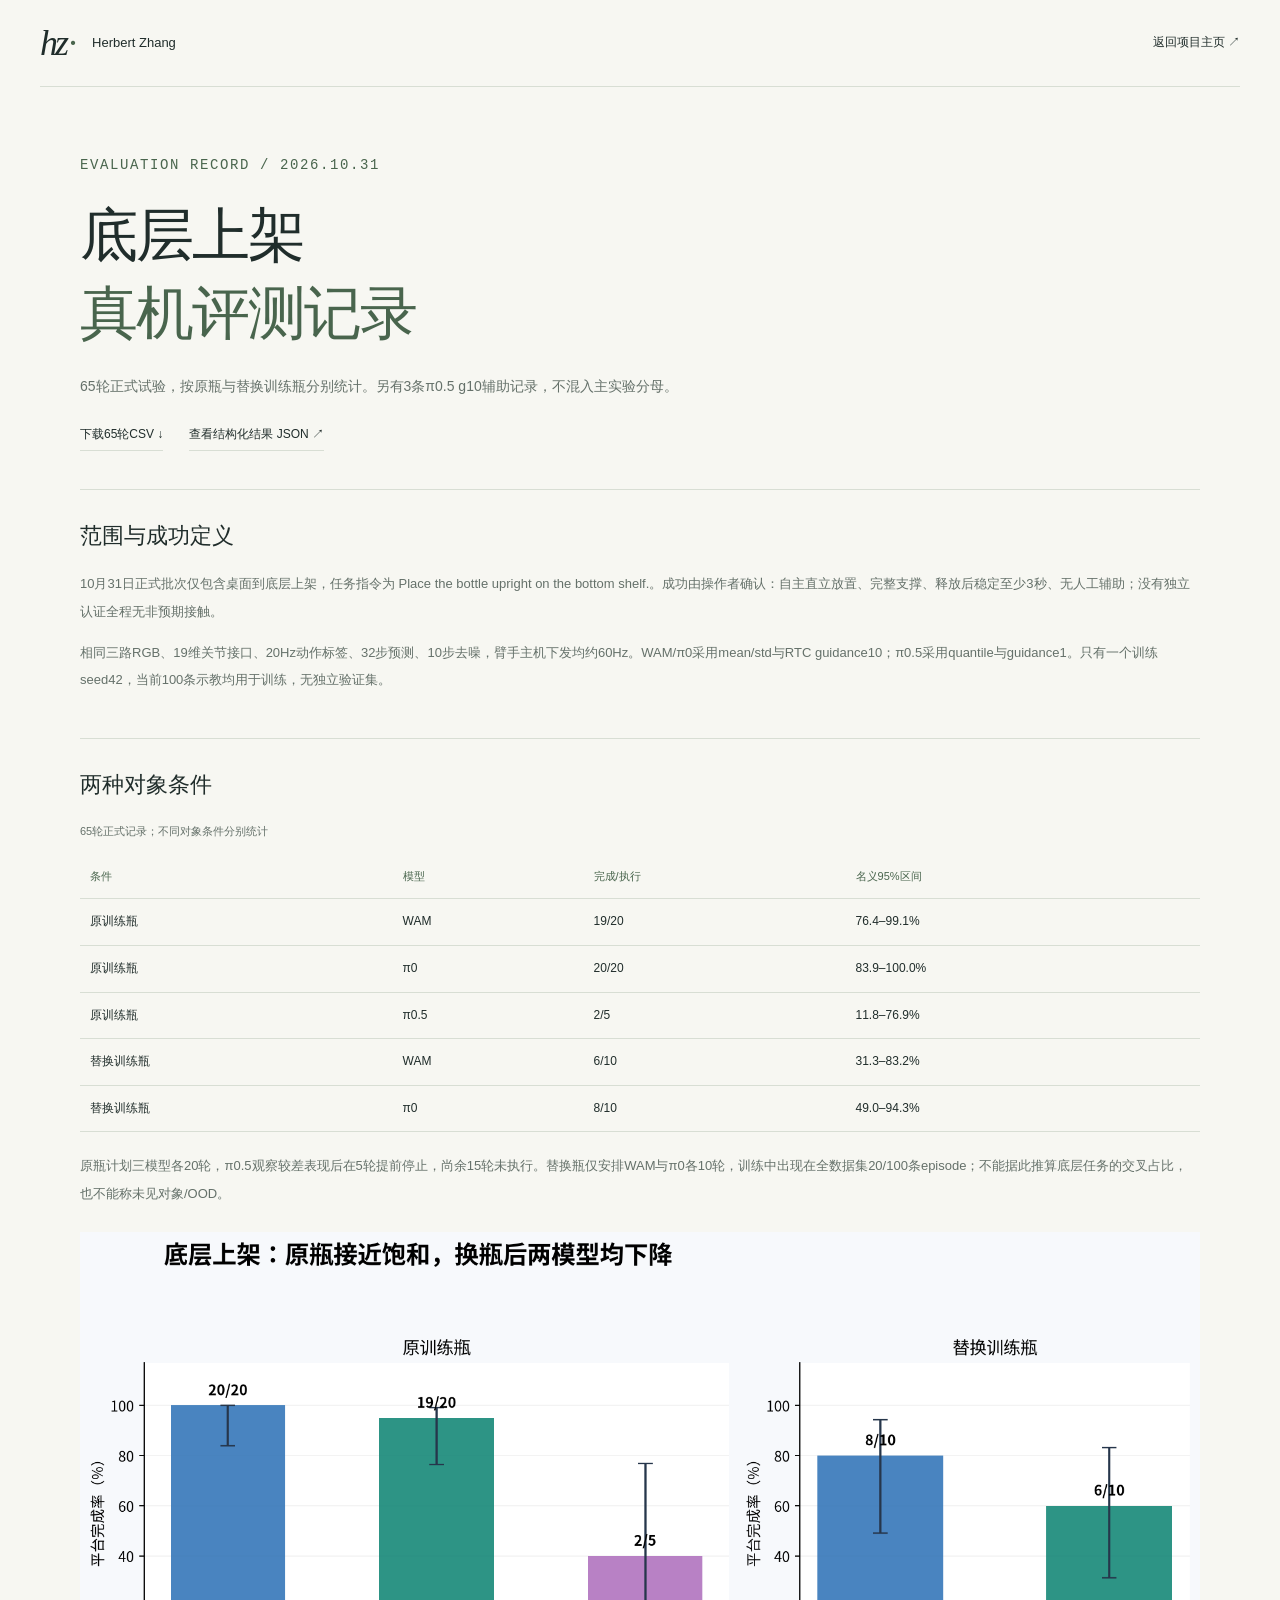
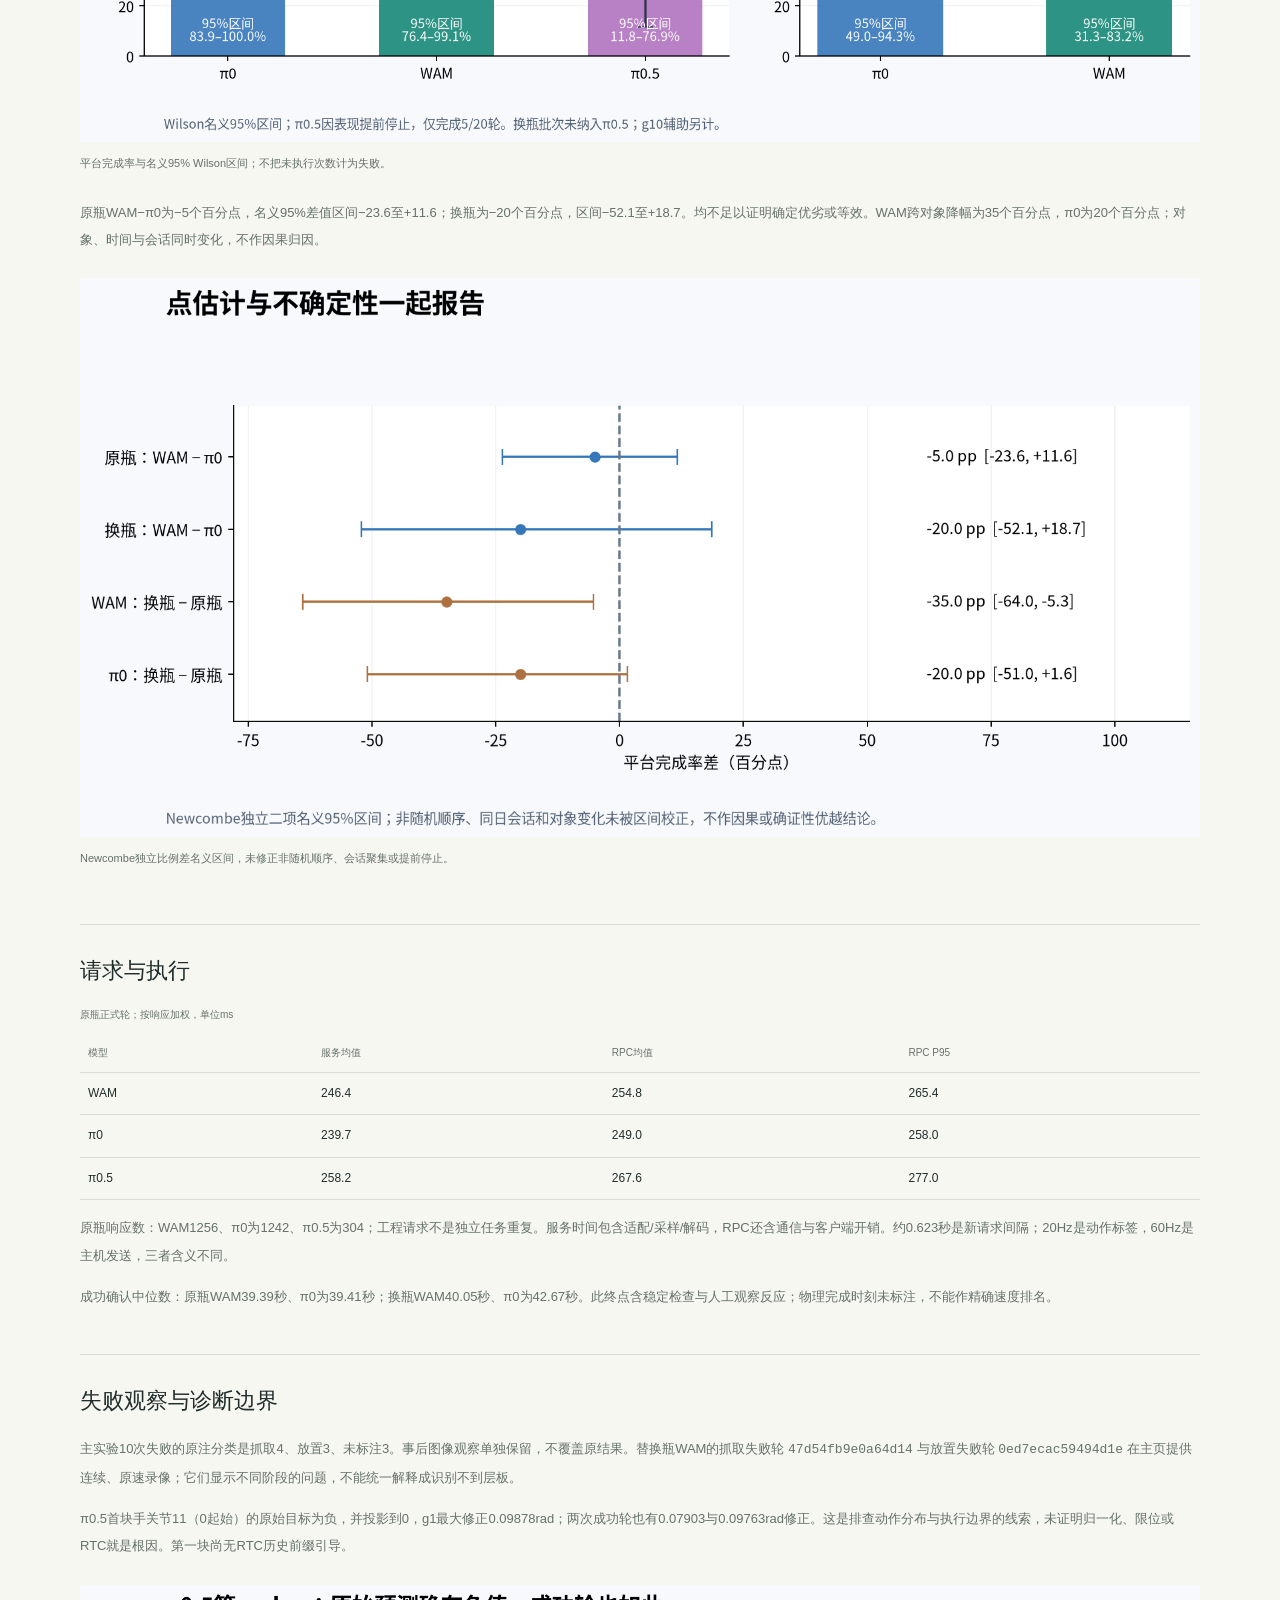
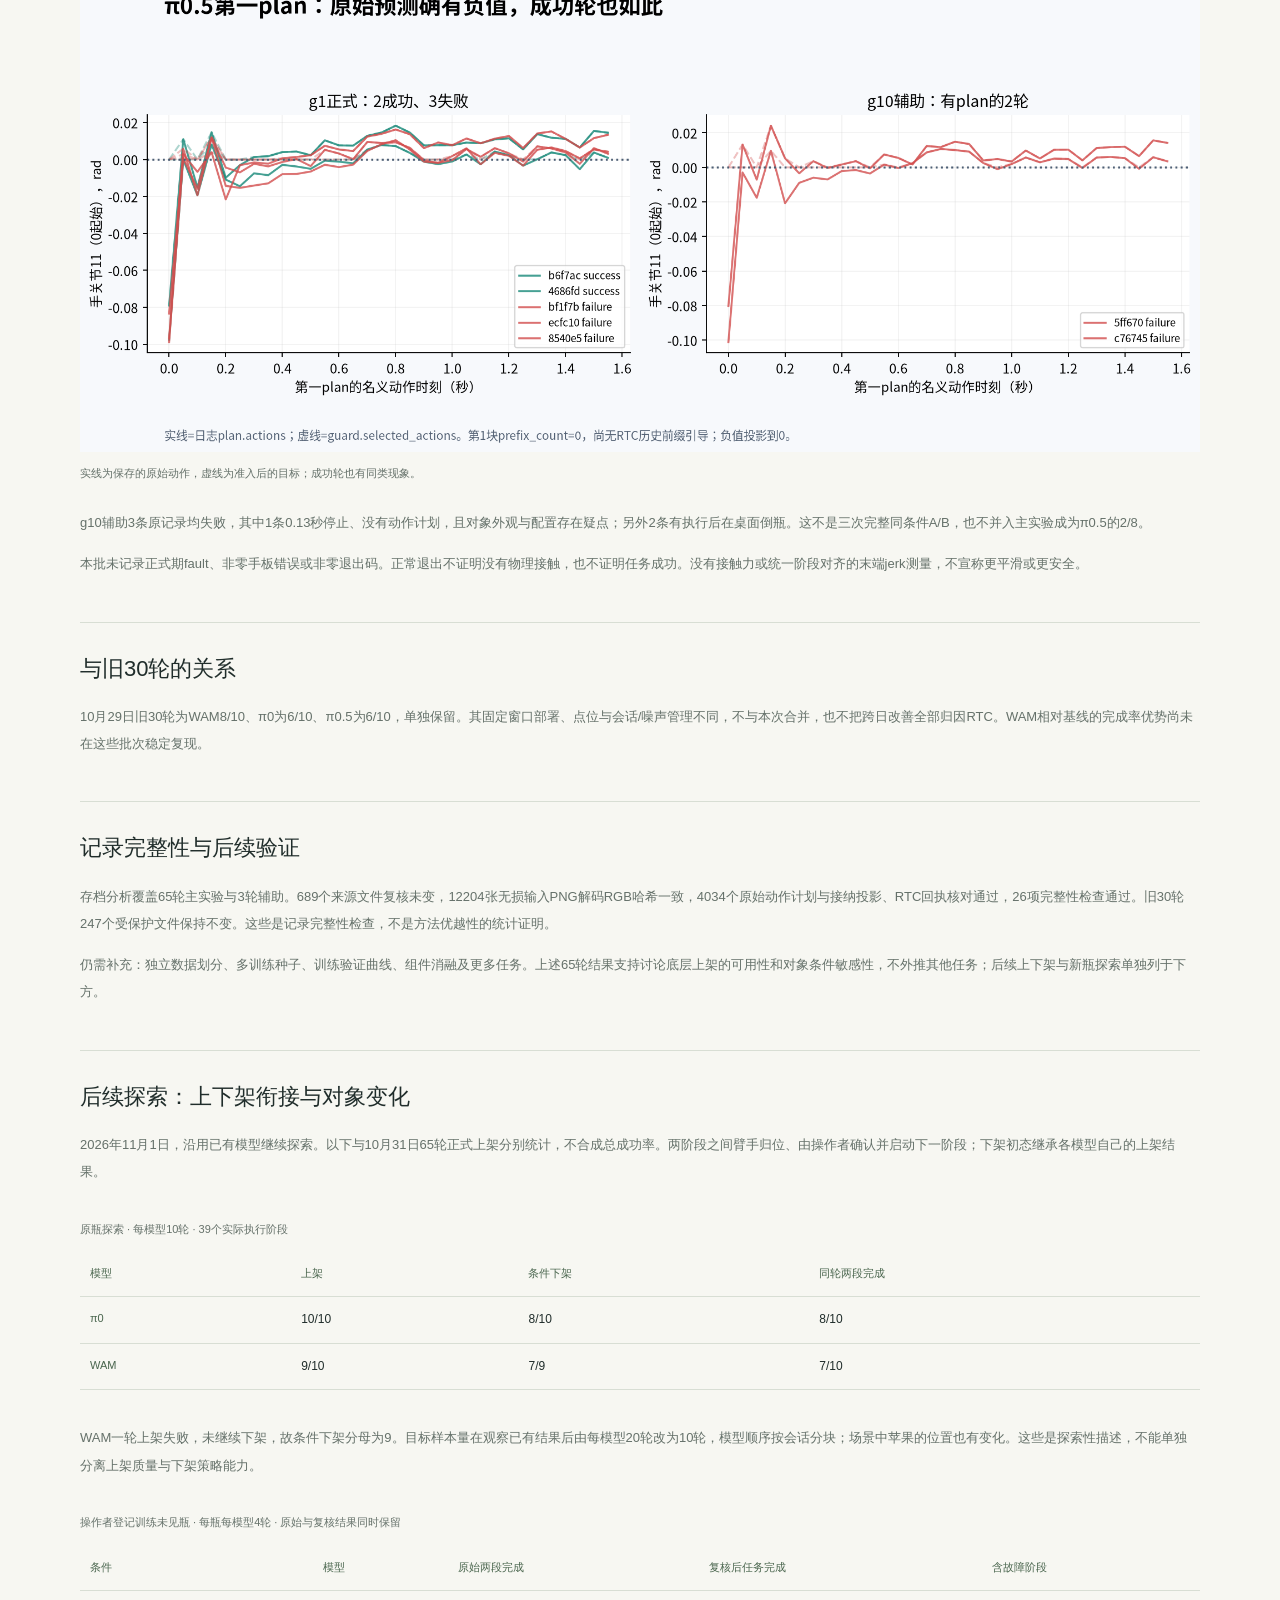
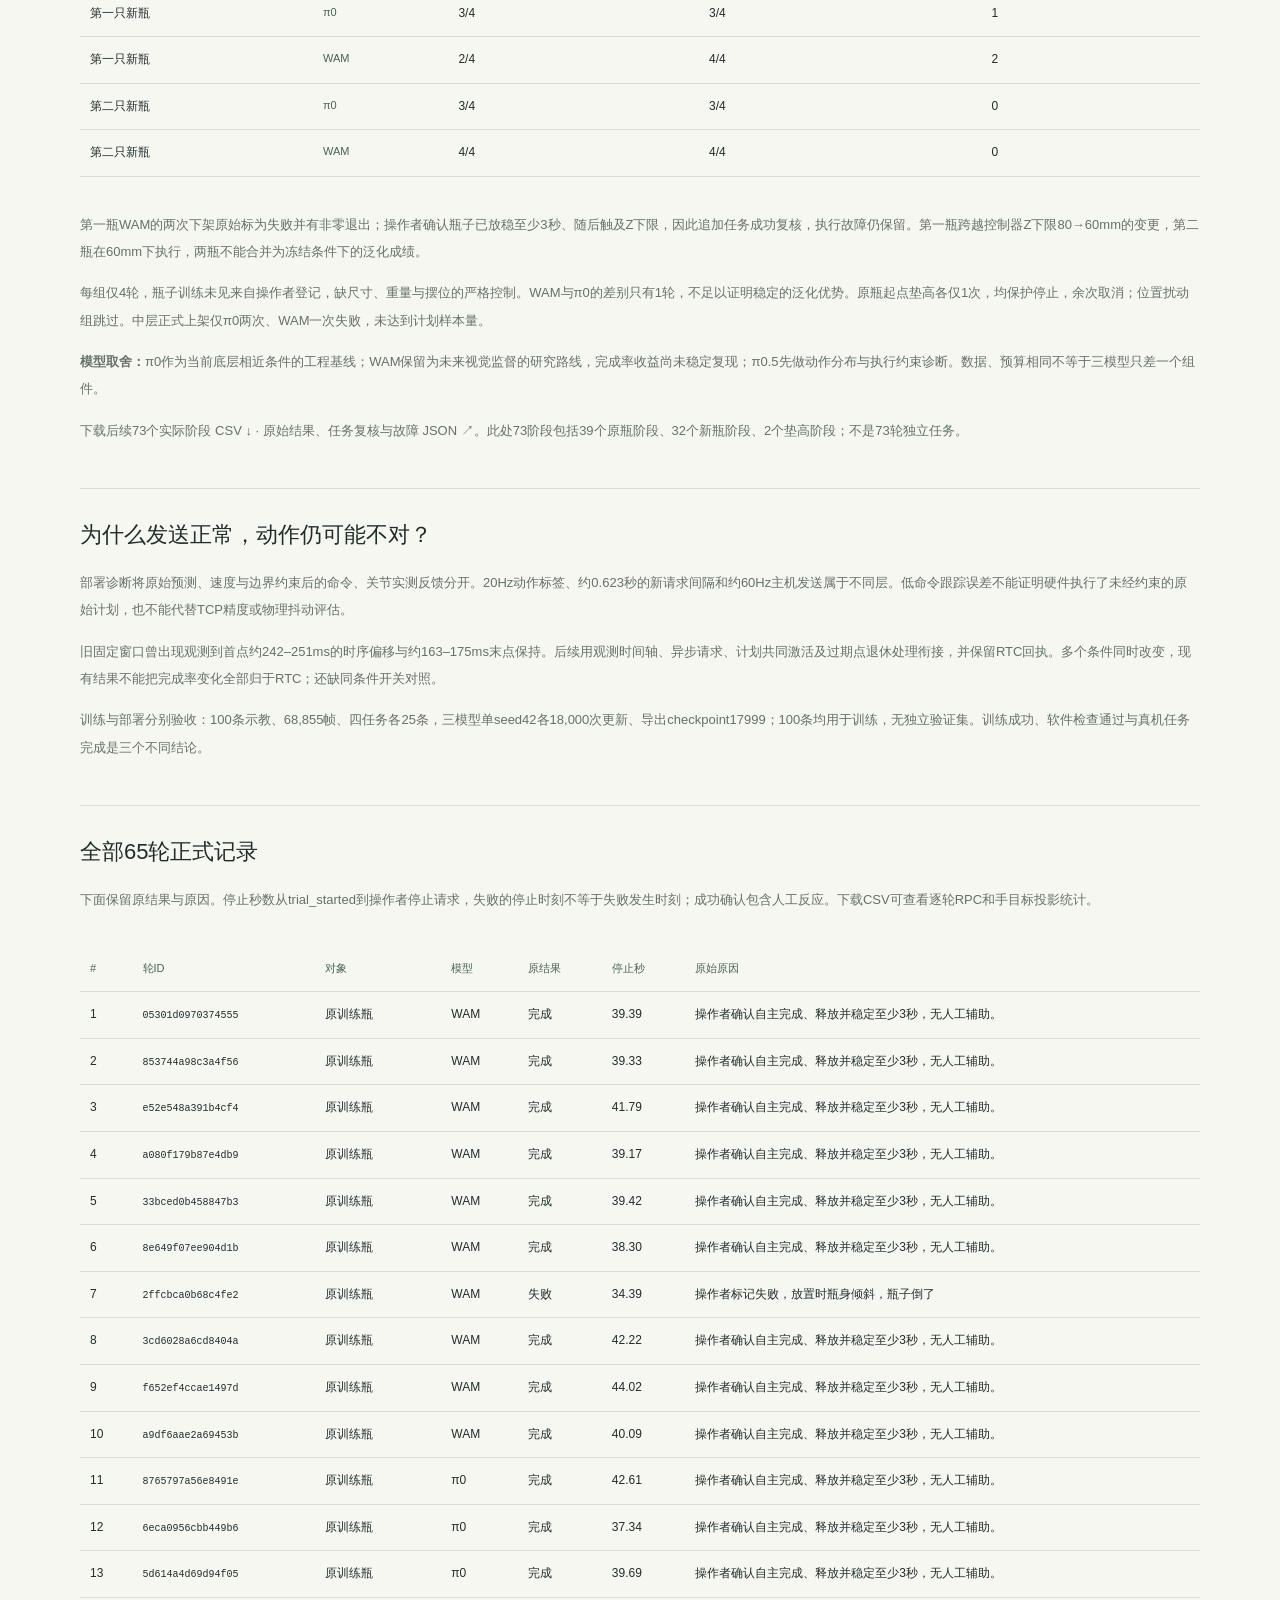
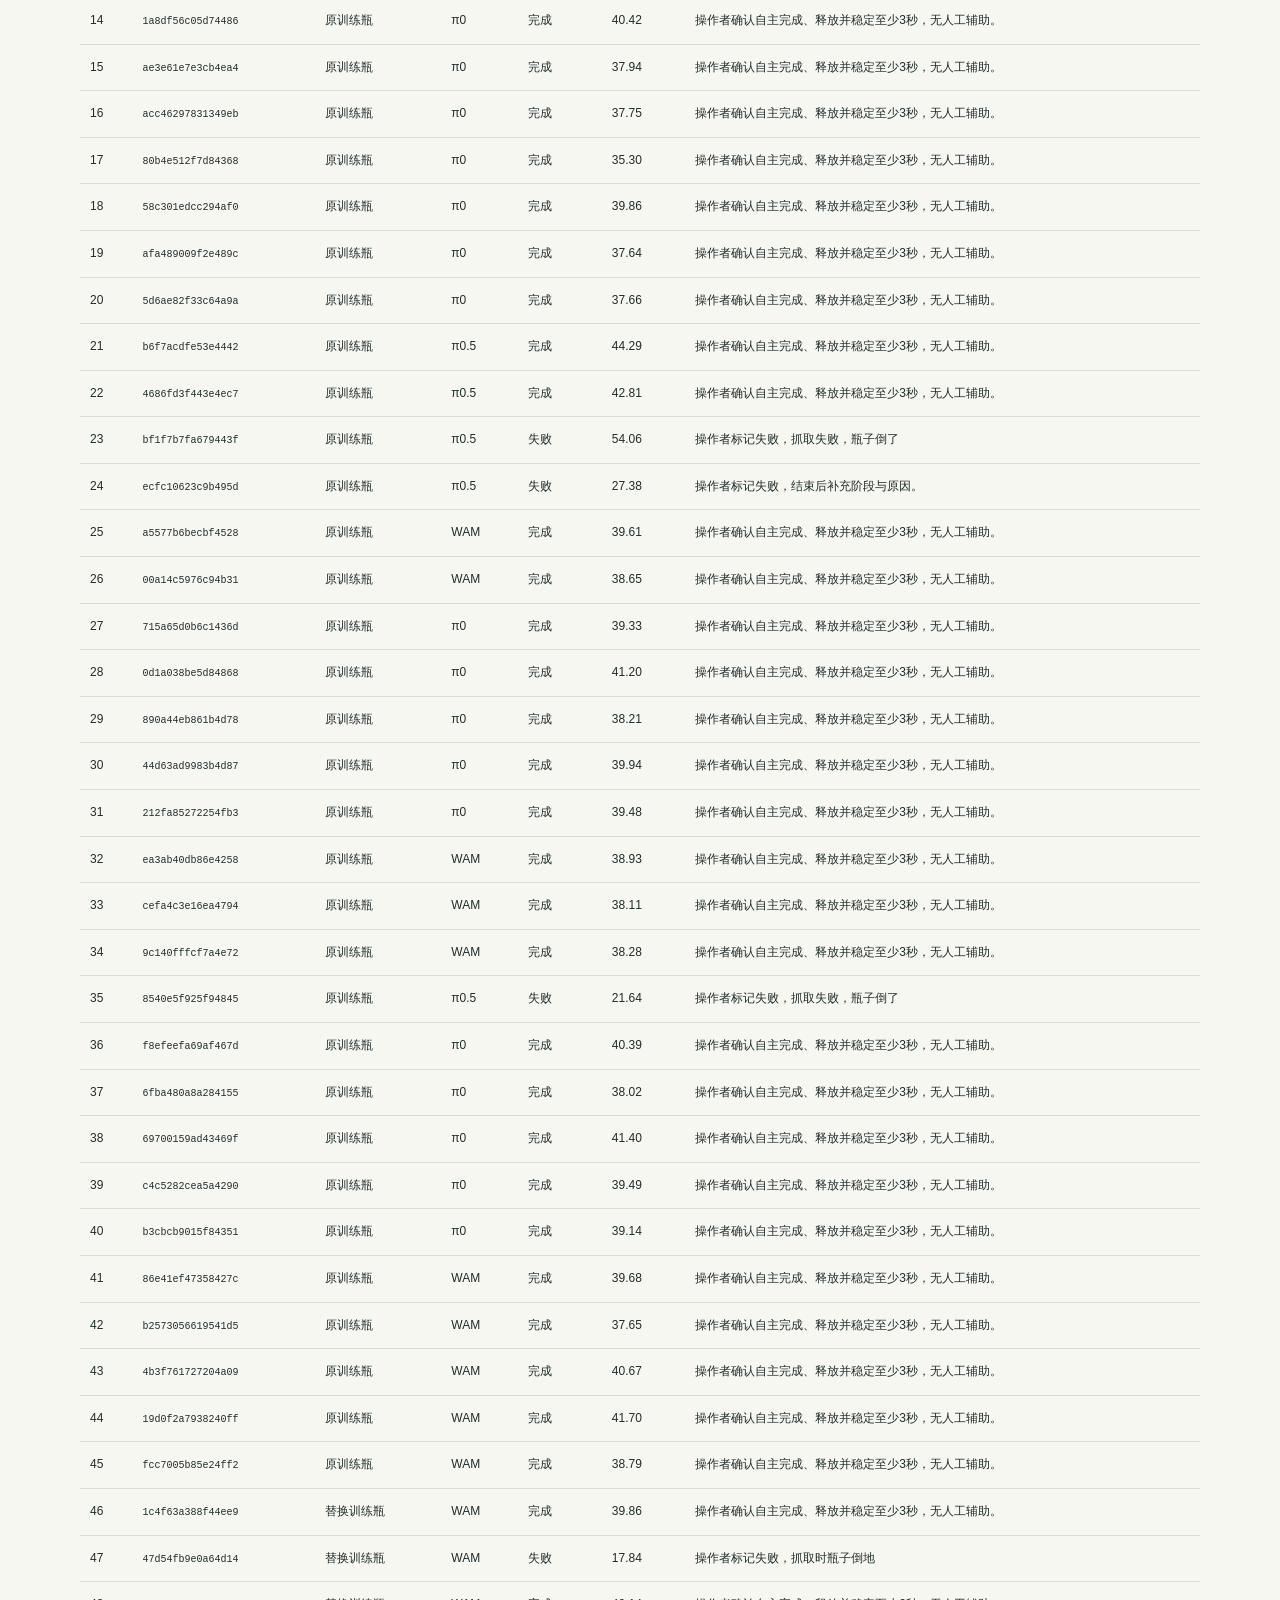
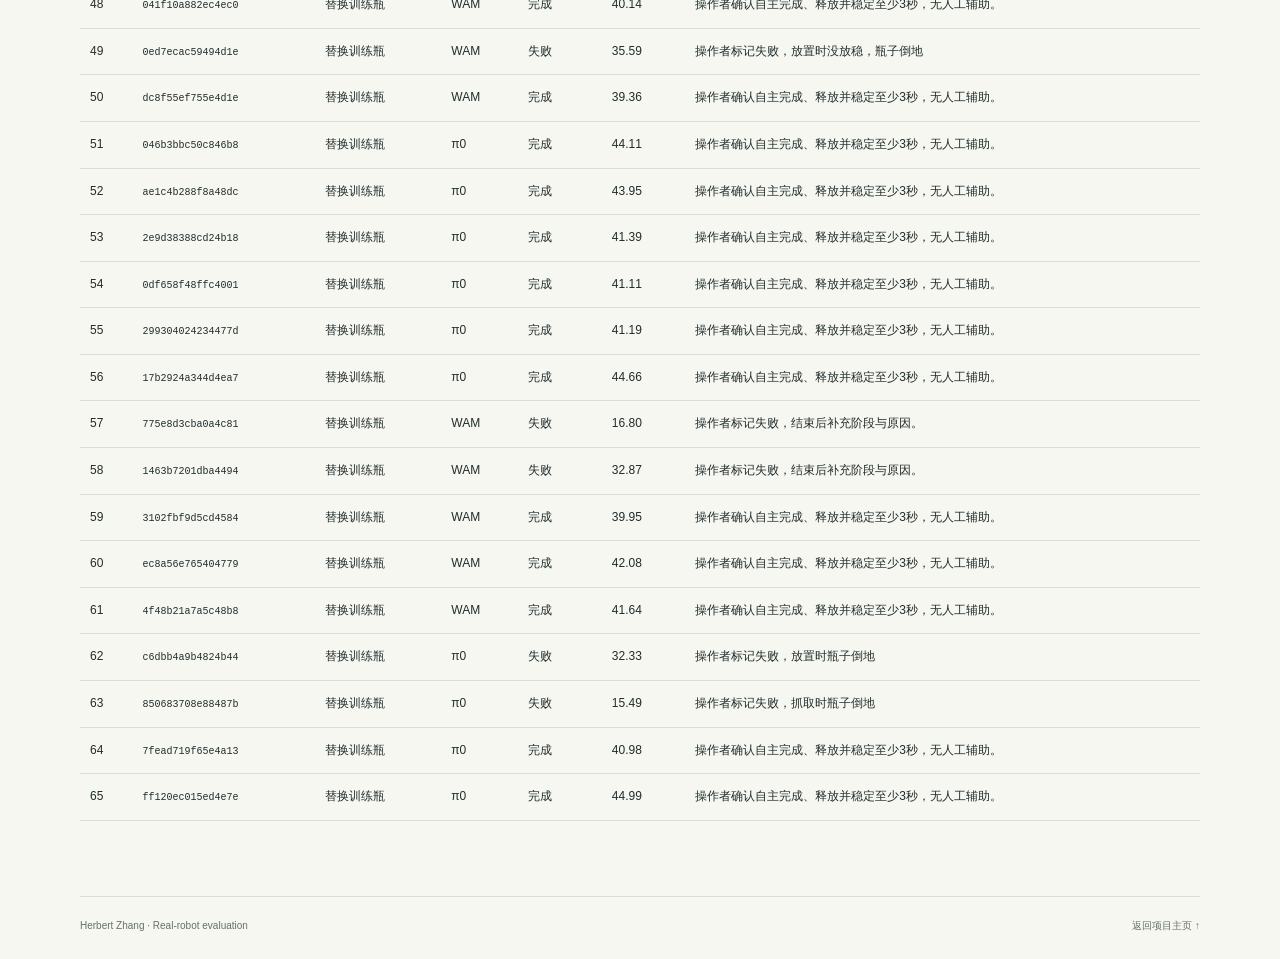
==== wam-evaluation.html @ 518d2544 "Publish robotics portfolio on GitHub Pages" ====
<!doctype html><html lang="zh-CN"><head><meta charset="utf-8"><meta name="viewport" content="width=device-width,initial-scale=1"><title>真机评测与后续探索 — Herbert Zhang</title><meta name="description" content="WAM、π0与π0.5的65轮底层上架正式评测，含对象条件对照、执行时延及失败诊断边界。"><link rel="stylesheet" href="styles.css"><link rel="stylesheet" href="wam-evaluation.css"><link rel="icon" href="assets/favicon.svg"></head><body class="wam-report"><header class="site-header"><a class="identity" href="index.html#wam-evaluation"><span class="monogram">hz<span>·</span></span><span class="identity-name">Herbert Zhang</span></a><nav><a href="index.html#wam-evaluation">返回项目主页 ↗</a></nav></header><main class="page-width"><div class="wam-report-heading"><p class="eyebrow">EVALUATION RECORD / 2026.10.31</p><h1>底层上架<br><span>真机评测记录</span></h1><p>65轮正式试验，按原瓶与替换训练瓶分别统计。另有3条π0.5 g10辅助记录，不混入主实验分母。</p><div class="wam-report-links"><a href="assets/wam/evaluation-trials.csv" download>下载65轮CSV ↓</a><a href="assets/wam/evaluation-summary.json">查看结构化结果 JSON ↗</a></div></div><section aria-labelledby="protocol-title"><h2 id="protocol-title">范围与成功定义</h2><p>10月31日正式批次仅包含桌面到底层上架，任务指令为 <span lang="en">Place the bottle upright on the bottom shelf.</span>。成功由操作者确认：自主直立放置、完整支撑、释放后稳定至少3秒、无人工辅助；没有独立认证全程无非预期接触。</p><p>相同三路RGB、19维关节接口、20Hz动作标签、32步预测、10步去噪，臂手主机下发均约60Hz。WAM/π0采用mean/std与RTC guidance10；π0.5采用quantile与guidance1。只有一个训练seed42，当前100条示教均用于训练，无独立验证集。</p></section><section><h2>两种对象条件</h2><table class="wam-record-table"><caption>65轮正式记录；不同对象条件分别统计</caption><thead><tr><th>条件</th><th>模型</th><th>完成/执行</th><th>名义95%区间</th></tr></thead><tbody><tr><td>原训练瓶</td><td>WAM</td><td>19/20</td><td>76.4–99.1%</td></tr><tr><td>原训练瓶</td><td>π0</td><td>20/20</td><td>83.9–100.0%</td></tr><tr><td>原训练瓶</td><td>π0.5</td><td>2/5</td><td>11.8–76.9%</td></tr><tr><td>替换训练瓶</td><td>WAM</td><td>6/10</td><td>31.3–83.2%</td></tr><tr><td>替换训练瓶</td><td>π0</td><td>8/10</td><td>49.0–94.3%</td></tr></tbody></table><p>原瓶计划三模型各20轮，π0.5观察较差表现后在5轮提前停止，尚余15轮未执行。替换瓶仅安排WAM与π0各10轮，训练中出现在全数据集20/100条episode；不能据此推算底层任务的交叉占比，也不能称未见对象/OOD。</p><figure><img src="assets/wam/01_completion.png" alt="原瓶WAM19/20、π0为20/20、π0.5为2/5；换瓶WAM6/10、π0为8/10，并显示Wilson区间" loading="lazy" width="1850" height="840"><figcaption>平台完成率与名义95% Wilson区间；不把未执行次数计为失败。</figcaption></figure><p>原瓶WAM−π0为−5个百分点，名义95%差值区间−23.6至+11.6；换瓶为−20个百分点，区间−52.1至+18.7。均不足以证明确定优劣或等效。WAM跨对象降幅为35个百分点，π0为20个百分点；对象、时间与会话同时变化，不作因果归因。</p><figure><img src="assets/wam/02_risk_differences.png" alt="WAM与π0及两种对象条件的完成率差和Newcombe名义区间" loading="lazy"><figcaption>Newcombe独立比例差名义区间，未修正非随机顺序、会话聚集或提前停止。</figcaption></figure></section><section><h2>请求与执行</h2><div class="wam-latency"><table><caption>原瓶正式轮；按响应加权，单位ms</caption><thead><tr><th>模型</th><th>服务均值</th><th>RPC均值</th><th>RPC P95</th></tr></thead><tbody><tr><th scope="row">WAM</th><td>246.4</td><td>254.8</td><td>265.4</td></tr><tr><th scope="row">π0</th><td>239.7</td><td>249.0</td><td>258.0</td></tr><tr><th scope="row">π0.5</th><td>258.2</td><td>267.6</td><td>277.0</td></tr></tbody></table></div><p>原瓶响应数：WAM1256、π0为1242、π0.5为304；工程请求不是独立任务重复。服务时间包含适配/采样/解码，RPC还含通信与客户端开销。约0.623秒是新请求间隔；20Hz是动作标签，60Hz是主机发送，三者含义不同。</p><p>成功确认中位数：原瓶WAM39.39秒、π0为39.41秒；换瓶WAM40.05秒、π0为42.67秒。此终点含稳定检查与人工观察反应；物理完成时刻未标注，不能作精确速度排名。</p></section><section id="diagnostics"><h2>失败观察与诊断边界</h2><p>主实验10次失败的原注分类是抓取4、放置3、未标注3。事后图像观察单独保留，不覆盖原结果。替换瓶WAM的抓取失败轮 <code>47d54fb9e0a64d14</code> 与放置失败轮 <code>0ed7ecac59494d1e</code> 在主页提供连续、原速录像；它们显示不同阶段的问题，不能统一解释成识别不到层板。</p><p>π0.5首块手关节11（0起始）的原始目标为负，并投影到0，g1最大修正0.09878rad；两次成功轮也有0.07903与0.09763rad修正。这是排查动作分布与执行边界的线索，未证明归一化、限位或RTC就是根因。第一块尚无RTC历史前缀引导。</p><figure><img src="assets/wam/10_pi05_raw_startup.png" alt="π0.5成功与失败轮都存在启动手关节负目标及投影到0的现象" loading="lazy"><figcaption>实线为保存的原始动作，虚线为准入后的目标；成功轮也有同类现象。</figcaption></figure><p>g10辅助3条原记录均失败，其中1条0.13秒停止、没有动作计划，且对象外观与配置存在疑点；另外2条有执行后在桌面倒瓶。这不是三次完整同条件A/B，也不并入主实验成为π0.5的2/8。</p><p>本批未记录正式期fault、非零手板错误或非零退出码。正常退出不证明没有物理接触，也不证明任务成功。没有接触力或统一阶段对齐的末端jerk测量，不宣称更平滑或更安全。</p></section><section><h2>与旧30轮的关系</h2><p>10月29日旧30轮为WAM8/10、π0为6/10、π0.5为6/10，单独保留。其固定窗口部署、点位与会话/噪声管理不同，不与本次合并，也不把跨日改善全部归因RTC。WAM相对基线的完成率优势尚未在这些批次稳定复现。</p></section><section><h2>记录完整性与后续验证</h2><p>存档分析覆盖65轮主实验与3轮辅助。689个来源文件复核未变，12204张无损输入PNG解码RGB哈希一致，4034个原始动作计划与接纳投影、RTC回执核对通过，26项完整性检查通过。旧30轮247个受保护文件保持不变。这些是记录完整性检查，不是方法优越性的统计证明。</p><p>仍需补充：独立数据划分、多训练种子、训练验证曲线、组件消融及更多任务。上述65轮结果支持讨论底层上架的可用性和对象条件敏感性，不外推其他任务；后续上下架与新瓶探索单独列于下方。</p></section><section id="followup"><h2>后续探索：上下架衔接与对象变化</h2><p>2026年11月1日，沿用已有模型继续探索。以下与10月31日65轮正式上架分别统计，不合成总成功率。两阶段之间臂手归位、由操作者确认并启动下一阶段；下架初态继承各模型自己的上架结果。</p><div class="wam-record-scroll" role="region" aria-label="原瓶上下架结果" tabindex="0"><table class="wam-record-table"><caption>原瓶探索 · 每模型10轮 · 39个实际执行阶段</caption><thead><tr><th scope="col">模型</th><th scope="col">上架</th><th scope="col">条件下架</th><th scope="col">同轮两段完成</th></tr></thead><tbody><tr><th scope="row">π0</th><td>10/10</td><td>8/10</td><td>8/10</td></tr><tr><th scope="row">WAM</th><td>9/10</td><td>7/9</td><td>7/10</td></tr></tbody></table></div><p>WAM一轮上架失败，未继续下架，故条件下架分母为9。目标样本量在观察已有结果后由每模型20轮改为10轮，模型顺序按会话分块；场景中苹果的位置也有变化。这些是探索性描述，不能单独分离上架质量与下架策略能力。</p><div class="wam-record-scroll" role="region" aria-label="新瓶小样本与评分复核" tabindex="0"><table class="wam-record-table"><caption>操作者登记训练未见瓶 · 每瓶每模型4轮 · 原始与复核结果同时保留</caption><thead><tr><th scope="col">条件</th><th scope="col">模型</th><th scope="col">原始两段完成</th><th scope="col">复核后任务完成</th><th scope="col">含故障阶段</th></tr></thead><tbody><tr><td>第一只新瓶</td><th scope="row">π0</th><td>3/4</td><td>3/4</td><td>1</td></tr><tr><td>第一只新瓶</td><th scope="row">WAM</th><td>2/4</td><td>4/4</td><td>2</td></tr><tr><td>第二只新瓶</td><th scope="row">π0</th><td>3/4</td><td>3/4</td><td>0</td></tr><tr><td>第二只新瓶</td><th scope="row">WAM</th><td>4/4</td><td>4/4</td><td>0</td></tr></tbody></table></div><p>第一瓶WAM的两次下架原始标为失败并有非零退出；操作者确认瓶子已放稳至少3秒、随后触及Z下限，因此追加任务成功复核，执行故障仍保留。第一瓶跨越控制器Z下限80→60mm的变更，第二瓶在60mm下执行，两瓶不能合并为冻结条件下的泛化成绩。</p><p>每组仅4轮，瓶子训练未见来自操作者登记，缺尺寸、重量与摆位的严格控制。WAM与π0的差别只有1轮，不足以证明稳定的泛化优势。原瓶起点垫高各仅1次，均保护停止，余次取消；位置扰动组跳过。中层正式上架仅π0两次、WAM一次失败，未达到计划样本量。</p><p><strong>模型取舍：</strong>π0作为当前底层相近条件的工程基线；WAM保留为未来视觉监督的研究路线，完成率收益尚未稳定复现；π0.5先做动作分布与执行约束诊断。数据、预算相同不等于三模型只差一个组件。</p><p><a href="assets/wam/followup-stages.csv" download>下载后续73个实际阶段 CSV ↓</a> · <a href="assets/wam/followup-stages.json">原始结果、任务复核与故障 JSON ↗</a>。此处73阶段包括39个原瓶阶段、32个新瓶阶段、2个垫高阶段；不是73轮独立任务。</p></section><section id="engineering"><h2>为什么发送正常，动作仍可能不对？</h2><p>部署诊断将原始预测、速度与边界约束后的命令、关节实测反馈分开。20Hz动作标签、约0.623秒的新请求间隔和约60Hz主机发送属于不同层。低命令跟踪误差不能证明硬件执行了未经约束的原始计划，也不能代替TCP精度或物理抖动评估。</p><p>旧固定窗口曾出现观测到首点约242–251ms的时序偏移与约163–175ms末点保持。后续用观测时间轴、异步请求、计划共同激活及过期点退休处理衔接，并保留RTC回执。多个条件同时改变，现有结果不能把完成率变化全部归于RTC；还缺同条件开关对照。</p><p>训练与部署分别验收：100条示教、68,855帧、四任务各25条，三模型单seed42各18,000次更新、导出checkpoint17999；100条均用于训练，无独立验证集。训练成功、软件检查通过与真机任务完成是三个不同结论。</p></section><section id="records"><h2>全部65轮正式记录</h2><p>下面保留原结果与原因。停止秒数从trial_started到操作者停止请求，失败的停止时刻不等于失败发生时刻；成功确认包含人工反应。下载CSV可查看逐轮RPC和手目标投影统计。</p><div class="wam-record-scroll"><table class="wam-record-table"><thead><tr><th>#</th><th>轮ID</th><th>对象</th><th>模型</th><th>原结果</th><th>停止秒</th><th>原始原因</th></tr></thead><tbody><tr><td>1</td><td><code>05301d0970374555</code></td><td>原训练瓶</td><td>WAM</td><td>完成</td><td>39.39</td><td>操作者确认自主完成、释放并稳定至少3秒，无人工辅助。</td></tr><tr><td>2</td><td><code>853744a98c3a4f56</code></td><td>原训练瓶</td><td>WAM</td><td>完成</td><td>39.33</td><td>操作者确认自主完成、释放并稳定至少3秒，无人工辅助。</td></tr><tr><td>3</td><td><code>e52e548a391b4cf4</code></td><td>原训练瓶</td><td>WAM</td><td>完成</td><td>41.79</td><td>操作者确认自主完成、释放并稳定至少3秒，无人工辅助。</td></tr><tr><td>4</td><td><code>a080f179b87e4db9</code></td><td>原训练瓶</td><td>WAM</td><td>完成</td><td>39.17</td><td>操作者确认自主完成、释放并稳定至少3秒，无人工辅助。</td></tr><tr><td>5</td><td><code>33bced0b458847b3</code></td><td>原训练瓶</td><td>WAM</td><td>完成</td><td>39.42</td><td>操作者确认自主完成、释放并稳定至少3秒，无人工辅助。</td></tr><tr><td>6</td><td><code>8e649f07ee904d1b</code></td><td>原训练瓶</td><td>WAM</td><td>完成</td><td>38.30</td><td>操作者确认自主完成、释放并稳定至少3秒，无人工辅助。</td></tr><tr><td>7</td><td><code>2ffcbca0b68c4fe2</code></td><td>原训练瓶</td><td>WAM</td><td>失败</td><td>34.39</td><td>操作者标记失败，放置时瓶身倾斜，瓶子倒了</td></tr><tr><td>8</td><td><code>3cd6028a6cd8404a</code></td><td>原训练瓶</td><td>WAM</td><td>完成</td><td>42.22</td><td>操作者确认自主完成、释放并稳定至少3秒，无人工辅助。</td></tr><tr><td>9</td><td><code>f652ef4ccae1497d</code></td><td>原训练瓶</td><td>WAM</td><td>完成</td><td>44.02</td><td>操作者确认自主完成、释放并稳定至少3秒，无人工辅助。</td></tr><tr><td>10</td><td><code>a9df6aae2a69453b</code></td><td>原训练瓶</td><td>WAM</td><td>完成</td><td>40.09</td><td>操作者确认自主完成、释放并稳定至少3秒，无人工辅助。</td></tr><tr><td>11</td><td><code>8765797a56e8491e</code></td><td>原训练瓶</td><td>π0</td><td>完成</td><td>42.61</td><td>操作者确认自主完成、释放并稳定至少3秒，无人工辅助。</td></tr><tr><td>12</td><td><code>6eca0956cbb449b6</code></td><td>原训练瓶</td><td>π0</td><td>完成</td><td>37.34</td><td>操作者确认自主完成、释放并稳定至少3秒，无人工辅助。</td></tr><tr><td>13</td><td><code>5d614a4d69d94f05</code></td><td>原训练瓶</td><td>π0</td><td>完成</td><td>39.69</td><td>操作者确认自主完成、释放并稳定至少3秒，无人工辅助。</td></tr><tr><td>14</td><td><code>1a8df56c05d74486</code></td><td>原训练瓶</td><td>π0</td><td>完成</td><td>40.42</td><td>操作者确认自主完成、释放并稳定至少3秒，无人工辅助。</td></tr><tr><td>15</td><td><code>ae3e61e7e3cb4ea4</code></td><td>原训练瓶</td><td>π0</td><td>完成</td><td>37.94</td><td>操作者确认自主完成、释放并稳定至少3秒，无人工辅助。</td></tr><tr><td>16</td><td><code>acc46297831349eb</code></td><td>原训练瓶</td><td>π0</td><td>完成</td><td>37.75</td><td>操作者确认自主完成、释放并稳定至少3秒，无人工辅助。</td></tr><tr><td>17</td><td><code>80b4e512f7d84368</code></td><td>原训练瓶</td><td>π0</td><td>完成</td><td>35.30</td><td>操作者确认自主完成、释放并稳定至少3秒，无人工辅助。</td></tr><tr><td>18</td><td><code>58c301edcc294af0</code></td><td>原训练瓶</td><td>π0</td><td>完成</td><td>39.86</td><td>操作者确认自主完成、释放并稳定至少3秒，无人工辅助。</td></tr><tr><td>19</td><td><code>afa489009f2e489c</code></td><td>原训练瓶</td><td>π0</td><td>完成</td><td>37.64</td><td>操作者确认自主完成、释放并稳定至少3秒，无人工辅助。</td></tr><tr><td>20</td><td><code>5d6ae82f33c64a9a</code></td><td>原训练瓶</td><td>π0</td><td>完成</td><td>37.66</td><td>操作者确认自主完成、释放并稳定至少3秒，无人工辅助。</td></tr><tr><td>21</td><td><code>b6f7acdfe53e4442</code></td><td>原训练瓶</td><td>π0.5</td><td>完成</td><td>44.29</td><td>操作者确认自主完成、释放并稳定至少3秒，无人工辅助。</td></tr><tr><td>22</td><td><code>4686fd3f443e4ec7</code></td><td>原训练瓶</td><td>π0.5</td><td>完成</td><td>42.81</td><td>操作者确认自主完成、释放并稳定至少3秒，无人工辅助。</td></tr><tr><td>23</td><td><code>bf1f7b7fa679443f</code></td><td>原训练瓶</td><td>π0.5</td><td>失败</td><td>54.06</td><td>操作者标记失败，抓取失败，瓶子倒了</td></tr><tr><td>24</td><td><code>ecfc10623c9b495d</code></td><td>原训练瓶</td><td>π0.5</td><td>失败</td><td>27.38</td><td>操作者标记失败，结束后补充阶段与原因。</td></tr><tr><td>25</td><td><code>a5577b6becbf4528</code></td><td>原训练瓶</td><td>WAM</td><td>完成</td><td>39.61</td><td>操作者确认自主完成、释放并稳定至少3秒，无人工辅助。</td></tr><tr><td>26</td><td><code>00a14c5976c94b31</code></td><td>原训练瓶</td><td>WAM</td><td>完成</td><td>38.65</td><td>操作者确认自主完成、释放并稳定至少3秒，无人工辅助。</td></tr><tr><td>27</td><td><code>715a65d0b6c1436d</code></td><td>原训练瓶</td><td>π0</td><td>完成</td><td>39.33</td><td>操作者确认自主完成、释放并稳定至少3秒，无人工辅助。</td></tr><tr><td>28</td><td><code>0d1a038be5d84868</code></td><td>原训练瓶</td><td>π0</td><td>完成</td><td>41.20</td><td>操作者确认自主完成、释放并稳定至少3秒，无人工辅助。</td></tr><tr><td>29</td><td><code>890a44eb861b4d78</code></td><td>原训练瓶</td><td>π0</td><td>完成</td><td>38.21</td><td>操作者确认自主完成、释放并稳定至少3秒，无人工辅助。</td></tr><tr><td>30</td><td><code>44d63ad9983b4d87</code></td><td>原训练瓶</td><td>π0</td><td>完成</td><td>39.94</td><td>操作者确认自主完成、释放并稳定至少3秒，无人工辅助。</td></tr><tr><td>31</td><td><code>212fa85272254fb3</code></td><td>原训练瓶</td><td>π0</td><td>完成</td><td>39.48</td><td>操作者确认自主完成、释放并稳定至少3秒，无人工辅助。</td></tr><tr><td>32</td><td><code>ea3ab40db86e4258</code></td><td>原训练瓶</td><td>WAM</td><td>完成</td><td>38.93</td><td>操作者确认自主完成、释放并稳定至少3秒，无人工辅助。</td></tr><tr><td>33</td><td><code>cefa4c3e16ea4794</code></td><td>原训练瓶</td><td>WAM</td><td>完成</td><td>38.11</td><td>操作者确认自主完成、释放并稳定至少3秒，无人工辅助。</td></tr><tr><td>34</td><td><code>9c140fffcf7a4e72</code></td><td>原训练瓶</td><td>WAM</td><td>完成</td><td>38.28</td><td>操作者确认自主完成、释放并稳定至少3秒，无人工辅助。</td></tr><tr><td>35</td><td><code>8540e5f925f94845</code></td><td>原训练瓶</td><td>π0.5</td><td>失败</td><td>21.64</td><td>操作者标记失败，抓取失败，瓶子倒了</td></tr><tr><td>36</td><td><code>f8efeefa69af467d</code></td><td>原训练瓶</td><td>π0</td><td>完成</td><td>40.39</td><td>操作者确认自主完成、释放并稳定至少3秒，无人工辅助。</td></tr><tr><td>37</td><td><code>6fba480a8a284155</code></td><td>原训练瓶</td><td>π0</td><td>完成</td><td>38.02</td><td>操作者确认自主完成、释放并稳定至少3秒，无人工辅助。</td></tr><tr><td>38</td><td><code>69700159ad43469f</code></td><td>原训练瓶</td><td>π0</td><td>完成</td><td>41.40</td><td>操作者确认自主完成、释放并稳定至少3秒，无人工辅助。</td></tr><tr><td>39</td><td><code>c4c5282cea5a4290</code></td><td>原训练瓶</td><td>π0</td><td>完成</td><td>39.49</td><td>操作者确认自主完成、释放并稳定至少3秒，无人工辅助。</td></tr><tr><td>40</td><td><code>b3cbcb9015f84351</code></td><td>原训练瓶</td><td>π0</td><td>完成</td><td>39.14</td><td>操作者确认自主完成、释放并稳定至少3秒，无人工辅助。</td></tr><tr><td>41</td><td><code>86e41ef47358427c</code></td><td>原训练瓶</td><td>WAM</td><td>完成</td><td>39.68</td><td>操作者确认自主完成、释放并稳定至少3秒，无人工辅助。</td></tr><tr><td>42</td><td><code>b2573056619541d5</code></td><td>原训练瓶</td><td>WAM</td><td>完成</td><td>37.65</td><td>操作者确认自主完成、释放并稳定至少3秒，无人工辅助。</td></tr><tr><td>43</td><td><code>4b3f761727204a09</code></td><td>原训练瓶</td><td>WAM</td><td>完成</td><td>40.67</td><td>操作者确认自主完成、释放并稳定至少3秒，无人工辅助。</td></tr><tr><td>44</td><td><code>19d0f2a7938240ff</code></td><td>原训练瓶</td><td>WAM</td><td>完成</td><td>41.70</td><td>操作者确认自主完成、释放并稳定至少3秒，无人工辅助。</td></tr><tr><td>45</td><td><code>fcc7005b85e24ff2</code></td><td>原训练瓶</td><td>WAM</td><td>完成</td><td>38.79</td><td>操作者确认自主完成、释放并稳定至少3秒，无人工辅助。</td></tr><tr><td>46</td><td><code>1c4f63a388f44ee9</code></td><td>替换训练瓶</td><td>WAM</td><td>完成</td><td>39.86</td><td>操作者确认自主完成、释放并稳定至少3秒，无人工辅助。</td></tr><tr><td>47</td><td><code>47d54fb9e0a64d14</code></td><td>替换训练瓶</td><td>WAM</td><td>失败</td><td>17.84</td><td>操作者标记失败，抓取时瓶子倒地</td></tr><tr><td>48</td><td><code>041f10a882ec4ec0</code></td><td>替换训练瓶</td><td>WAM</td><td>完成</td><td>40.14</td><td>操作者确认自主完成、释放并稳定至少3秒，无人工辅助。</td></tr><tr><td>49</td><td><code>0ed7ecac59494d1e</code></td><td>替换训练瓶</td><td>WAM</td><td>失败</td><td>35.59</td><td>操作者标记失败，放置时没放稳，瓶子倒地</td></tr><tr><td>50</td><td><code>dc8f55ef755e4d1e</code></td><td>替换训练瓶</td><td>WAM</td><td>完成</td><td>39.36</td><td>操作者确认自主完成、释放并稳定至少3秒，无人工辅助。</td></tr><tr><td>51</td><td><code>046b3bbc50c846b8</code></td><td>替换训练瓶</td><td>π0</td><td>完成</td><td>44.11</td><td>操作者确认自主完成、释放并稳定至少3秒，无人工辅助。</td></tr><tr><td>52</td><td><code>ae1c4b288f8a48dc</code></td><td>替换训练瓶</td><td>π0</td><td>完成</td><td>43.95</td><td>操作者确认自主完成、释放并稳定至少3秒，无人工辅助。</td></tr><tr><td>53</td><td><code>2e9d38388cd24b18</code></td><td>替换训练瓶</td><td>π0</td><td>完成</td><td>41.39</td><td>操作者确认自主完成、释放并稳定至少3秒，无人工辅助。</td></tr><tr><td>54</td><td><code>0df658f48ffc4001</code></td><td>替换训练瓶</td><td>π0</td><td>完成</td><td>41.11</td><td>操作者确认自主完成、释放并稳定至少3秒，无人工辅助。</td></tr><tr><td>55</td><td><code>299304024234477d</code></td><td>替换训练瓶</td><td>π0</td><td>完成</td><td>41.19</td><td>操作者确认自主完成、释放并稳定至少3秒，无人工辅助。</td></tr><tr><td>56</td><td><code>17b2924a344d4ea7</code></td><td>替换训练瓶</td><td>π0</td><td>完成</td><td>44.66</td><td>操作者确认自主完成、释放并稳定至少3秒，无人工辅助。</td></tr><tr><td>57</td><td><code>775e8d3cba0a4c81</code></td><td>替换训练瓶</td><td>WAM</td><td>失败</td><td>16.80</td><td>操作者标记失败，结束后补充阶段与原因。</td></tr><tr><td>58</td><td><code>1463b7201dba4494</code></td><td>替换训练瓶</td><td>WAM</td><td>失败</td><td>32.87</td><td>操作者标记失败，结束后补充阶段与原因。</td></tr><tr><td>59</td><td><code>3102fbf9d5cd4584</code></td><td>替换训练瓶</td><td>WAM</td><td>完成</td><td>39.95</td><td>操作者确认自主完成、释放并稳定至少3秒，无人工辅助。</td></tr><tr><td>60</td><td><code>ec8a56e765404779</code></td><td>替换训练瓶</td><td>WAM</td><td>完成</td><td>42.08</td><td>操作者确认自主完成、释放并稳定至少3秒，无人工辅助。</td></tr><tr><td>61</td><td><code>4f48b21a7a5c48b8</code></td><td>替换训练瓶</td><td>WAM</td><td>完成</td><td>41.64</td><td>操作者确认自主完成、释放并稳定至少3秒，无人工辅助。</td></tr><tr><td>62</td><td><code>c6dbb4a9b4824b44</code></td><td>替换训练瓶</td><td>π0</td><td>失败</td><td>32.33</td><td>操作者标记失败，放置时瓶子倒地</td></tr><tr><td>63</td><td><code>850683708e88487b</code></td><td>替换训练瓶</td><td>π0</td><td>失败</td><td>15.49</td><td>操作者标记失败，抓取时瓶子倒地</td></tr><tr><td>64</td><td><code>7fead719f65e4a13</code></td><td>替换训练瓶</td><td>π0</td><td>完成</td><td>40.98</td><td>操作者确认自主完成、释放并稳定至少3秒，无人工辅助。</td></tr><tr><td>65</td><td><code>ff120ec015ed4e7e</code></td><td>替换训练瓶</td><td>π0</td><td>完成</td><td>44.99</td><td>操作者确认自主完成、释放并稳定至少3秒，无人工辅助。</td></tr></tbody></table></div></section></main><footer class="site-footer page-width"><span>Herbert Zhang · Real-robot evaluation</span><a href="index.html#wam-evaluation">返回项目主页 ↑</a></footer></body></html>
---- styles.css ----
@charset "UTF-8";
:root{--paper:#f7f7f2;--ink:#202d2b;--muted:#65716a;--line:#d8ded4;--olive:#49654d;--soft:#edf0e7;--band:#eef1e9;--serif:Georgia,"Times New Roman",serif;--sans:Inter,"Helvetica Neue",Arial,"Noto Sans CJK SC","Microsoft YaHei",sans-serif;--mono:"SFMono-Regular",Consolas,"Liberation Mono",monospace}
*{box-sizing:border-box}html{scroll-behavior:smooth;scroll-padding-top:100px}body{margin:0;background:var(--paper);color:var(--ink);font-family:var(--sans);font-size:15px;line-height:1.8;-webkit-font-smoothing:antialiased}a{color:inherit;text-decoration:none}button{font:inherit}button,a{-webkit-tap-highlight-color:transparent}a:hover{color:var(--olive)}a:focus-visible,button:focus-visible,summary:focus-visible{outline:2px solid var(--olive);outline-offset:6px}button{cursor:pointer}::selection{background:#dbe4cf;color:var(--ink)}h1,h2,h3,h4,p,figure{margin:0}img,video{display:block;max-width:100%}.page-width{width:min(1120px,calc(100% - 112px));margin-inline:auto}.eyebrow{font:11px/1.4 var(--mono);letter-spacing:1.6px;font-weight:500}.skip-link{position:fixed;left:16px;top:-70px;z-index:100;background:var(--ink);color:var(--paper);padding:10px 18px}.skip-link:focus{top:12px}.site-header{height:87px;width:min(1280px,calc(100% - 80px));margin:auto;border-bottom:1px solid var(--line);display:flex;align-items:center;justify-content:space-between}.identity{display:flex;align-items:center;gap:18px}.monogram{font:italic 36px/.9 var(--serif);letter-spacing:-3px}.monogram span{color:var(--olive);padding-left:2px}.identity-name{font-size:13px;font-weight:500}.site-header nav{display:flex;align-items:center;gap:33px;font-size:12px}.nav-en{color:var(--muted)}.nav-github{display:flex;gap:12px;align-items:center}.hero{display:grid;grid-template-columns:1fr 330px;column-gap:80px;padding-top:80px;padding-bottom:82px;align-items:end}.hero .eyebrow{display:flex;gap:13px;align-items:center}.small-cross{font-size:18px;color:var(--olive)}h1{font-family:var(--serif);font-weight:400;font-size:108px;line-height:.93;letter-spacing:-6px;margin:28px 0 31px}h1 span{color:var(--olive)}.hero-intro{font-size:23px;line-height:1.7;letter-spacing:.2px}.hero-intro>span{color:var(--olive)}.hero-description{color:var(--muted);font-size:14px;line-height:1.95;margin-top:17px}.hero-links{display:flex;gap:32px;align-items:center;margin-top:29px;font-size:13px}.text-link{display:flex;gap:26px;align-items:center;border-bottom:1px solid var(--ink);padding-bottom:6px}.quiet-link{color:var(--muted);padding-bottom:6px}.hero-aside{margin-bottom:5px;border-top:1px solid var(--ink)}.aside-topline{display:block;font:10px/1.5 var(--mono);letter-spacing:1.3px;margin:17px 0 20px}.research-question{display:grid;grid-template-columns:35px 1fr;gap:8px;padding:17px 0;border-bottom:1px solid var(--line)}.research-question>span{color:var(--olive);font:10px/1.8 var(--mono);padding-top:5px}.research-question p{font-size:14px;line-height:1.9}.aside-foot{font-size:11px;color:var(--muted);display:flex;align-items:center;gap:9px;margin-top:18px}.status-dot{display:inline-block;width:6px;height:6px;border-radius:50%;background:var(--olive);flex:none}.project-directory{padding:22px 0 28px;border-top:1px solid var(--ink);border-bottom:1px solid var(--line)}.directory-label{display:flex;justify-content:space-between;gap:12px;align-items:center}.directory-count{font-size:11px;color:var(--muted)}.directory-items{display:grid;grid-template-columns:1fr 1fr;gap:54px;margin-top:24px}.directory-items>a{display:grid;grid-template-columns:26px 1fr 20px;gap:12px;align-items:start;font-size:16px}.index-no{font:11px/1.7 var(--mono);color:var(--olive);padding-top:3px}.directory-sub{display:block;color:var(--muted);font:11px/1.6 var(--mono);margin-top:5px}.directory-items>a>span:last-child{font-size:23px;line-height:1}.project{padding-top:85px;padding-bottom:72px;scroll-margin-top:20px}.section-kicker{display:flex;justify-content:space-between;align-items:center;gap:20px;font:10px/1.6 var(--mono);letter-spacing:1.15px;color:var(--muted)}.section-kicker>span:first-child{color:var(--olive)}.project-heading{display:grid;grid-template-columns:1.1fr 1fr;gap:80px;align-items:end;margin-top:24px;margin-bottom:36px}.project-heading h2{font-size:34px;line-height:1.55;letter-spacing:-.9px;font-weight:500}.project-heading h2>span{color:var(--olive)}.project-heading>p{font-size:13px;line-height:2;color:var(--muted);padding-bottom:4px}.showcase{margin:0}.video-surface{position:relative;background:#1d2424;overflow:hidden;border-radius:3px}.video-surface video{width:100%;aspect-ratio:16/9;object-fit:cover}.video-label{position:absolute;left:18px;top:16px;pointer-events:none;font:10px/1.5 var(--mono);letter-spacing:1px;color:#fff;background:rgba(24,35,31,.82);padding:6px 10px;border-radius:2px}.showcase figcaption{display:flex;justify-content:space-between;align-items:center;gap:25px;margin-top:13px}.showcase figcaption>p{max-width:410px;font-size:10px;line-height:1.8;color:var(--muted)}.media-tabs{display:flex;flex-wrap:wrap;gap:5px;flex:none}.media-tab{border:0;background:transparent;color:var(--muted);padding:8px 12px;border-radius:2px;font-size:11px;line-height:1.4;transition:background .15s,color .15s}.media-tab.is-active{background:var(--ink);color:var(--paper)}.media-tab:hover:not(.is-active){background:#e6e9df;color:var(--ink)}.rl-results{display:grid;grid-template-columns:1fr 1.5fr;gap:85px;padding:36px 0 38px;border-bottom:1px solid var(--line);margin-top:28px}.result-intro h3{font-size:23px;font-weight:500;line-height:1.5;margin:16px 0 10px}.result-intro>p:last-child{font-size:11px;color:var(--muted);line-height:1.9}.result-bars{padding-top:2px}.result-row+.result-row{margin-top:20px}.result-row-head{display:flex;justify-content:space-between;align-items:baseline;gap:12px;margin-bottom:10px}.result-row-head>span{font-size:12px}.result-row-head small{font:10px/1.4 var(--mono);display:inline-block;margin-left:9px;color:var(--muted)}.result-row-head strong{font-family:var(--serif);font-size:35px;letter-spacing:-1px;line-height:1;font-weight:400}.result-row-head strong>span{font-size:19px;letter-spacing:0;margin-left:3px}.result-track{height:7px;background:#e1e6d9;border-radius:0}.result-track>span{display:block;height:100%;background:var(--olive)}.result-note{font-size:10px;color:var(--muted);line-height:1.9;margin-top:18px;max-width:560px}.story-block{display:grid;grid-template-columns:165px 1fr;gap:40px;padding-top:38px}.block-label{font:10px/1.7 var(--mono);letter-spacing:.8px;color:var(--muted);padding-top:4px}.block-label>span{display:block;font:12px/1.5 var(--sans);letter-spacing:0;color:var(--ink);margin-top:7px}.pathway{display:grid;grid-template-columns:repeat(3,minmax(0,1fr));gap:28px}.step-number{font:12px/1.6 var(--mono);color:var(--olive);display:block;padding-bottom:13px;border-bottom:1px solid var(--line);margin-bottom:13px}.pathway h3,.contribution-list h3,.addition-grid h3{font-size:14px;font-weight:500;margin-bottom:10px;line-height:1.7}.pathway p,.contribution-list p,.addition-grid p{font-size:12px;line-height:1.95;color:var(--muted)}.contribution-block{padding-top:43px}.contribution-list>div{display:grid;grid-template-columns:22px 165px 1fr;column-gap:17px;padding:17px 0;border-bottom:1px solid var(--line)}.contribution-list>div:first-child{padding-top:0}.contribution-list>div>span{font:10px/2.1 var(--mono);color:var(--olive)}.contribution-list h3{margin:0}.technical-details{margin-top:36px;border-top:1px solid var(--line);border-bottom:1px solid var(--line)}.technical-details summary{list-style:none;cursor:pointer;display:flex;justify-content:space-between;align-items:center;padding:17px 0;font-size:12px;gap:16px;user-select:none}.technical-details summary::-webkit-details-marker{display:none}.details-symbol{font:20px/1 var(--mono);transition:transform .15s}.technical-details[open] .details-symbol{transform:rotate(45deg)}.details-content{display:grid;grid-template-columns:1fr 1fr;gap:23px 40px;padding:10px 0 27px}.details-content h3{font-size:12px;font-weight:500;margin-bottom:8px}.details-content p{font-size:12px;line-height:1.9;color:var(--muted)}.project-footer{display:flex;align-items:center;justify-content:space-between;gap:20px;padding-top:23px;font-size:11px}.technology{font:10px/1.8 var(--mono);color:var(--muted)}.project-footer>a{white-space:nowrap}.attribution{font-size:10px;color:var(--muted);margin-top:13px}.attribution a{text-decoration:underline;text-underline-offset:3px}.wam-band{background:var(--band);border-block:1px solid var(--line)}.wam-band .project{padding-top:70px;padding-bottom:55px}.work-in-progress{display:flex;align-items:center;gap:8px}.architecture{border:1px solid #cdd6c6;border-radius:3px;background:#f8f9f4;overflow:hidden}.architecture-top{display:grid;grid-template-columns:1fr 1fr;gap:9px 20px;padding:24px 32px 22px;border-bottom:1px solid var(--line)}.architecture-top>.eyebrow{color:var(--olive)}.architecture-top>span:nth-child(2){text-align:right;font-size:10px;color:var(--muted)}.architecture-top>p{grid-column:1/-1;text-align:center;font-size:13px}.architecture-top>p>span{margin-inline:13px;color:var(--olive)}.architecture-branches{display:grid;grid-template-columns:1fr 1fr;gap:24px;padding:25px 32px 20px}.architecture-branch{padding:19px;border:1px solid #d4dccd;background:#eef2e7;border-radius:3px}.architecture-branch.student{background:#f4f2e8;border-color:#dedecf}.branch-heading{display:flex;gap:10px;align-items:center}.branch-letter{font:italic 23px/1 var(--serif);color:var(--olive)}.branch-heading h3{font:500 14px/1.4 var(--sans)}.branch-note{margin-left:auto;color:var(--muted);font-size:10px}.branch-input{display:flex;flex-direction:column;align-items:center;gap:5px;margin:21px 0 18px;font-size:12px}.branch-input>span[aria-hidden]{font-size:15px;color:#7c8b70;line-height:1.1}.branch-input strong{font-weight:500}.expert-node{font-size:11px;text-align:center;border-top:1px solid #d1d9c9;padding:14px 0 0}.branch-loss{display:block;text-align:center;font:10px/1.5 var(--mono);color:var(--muted);margin-top:8px}.distillation{margin:0 32px;display:flex;justify-content:center;align-items:center;gap:15px;flex-wrap:wrap;border-top:1px dashed #c1ccb7;padding:18px 0;font-size:11px}.distillation strong{font-weight:500;color:var(--olive)}.distillation small{flex-basis:100%;text-align:center;color:var(--muted);font-size:10px;margin-top:-7px}.distillation-arrow{color:var(--olive)}.inference{background:#e2e9da;padding:17px 32px;display:flex;gap:32px;align-items:center}.inference>.eyebrow{color:var(--olive);font-size:10px}.inference p{font-size:12px}.inference p>span{margin-inline:12px}.inference strong{font-weight:500}.architecture figcaption{padding:12px 32px;font-size:10px;line-height:1.7;color:var(--muted)}.addition-grid{display:grid;grid-template-columns:1fr 1fr;gap:27px 35px}.addition-no{font:10px/1.5 var(--mono);color:var(--olive);display:block;margin-bottom:8px}.addition-grid h3{margin-bottom:8px}.upcoming-results{margin-top:40px}.results-heading{display:flex;justify-content:space-between;align-items:end;gap:24px;margin-bottom:19px}.results-heading h3{font-size:24px;font-weight:500;margin-top:9px}.results-heading>p{font-size:11px;color:var(--muted);padding-bottom:4px}.placeholder-grid{display:grid;grid-template-columns:repeat(3,minmax(0,1fr));gap:13px}.experiment-slot{position:relative;min-height:173px;border:1px dashed #bec9b4;padding:19px 20px 35px;background:rgba(248,249,244,.6)}.experiment-slot.video-slot{grid-column:1/-1;min-height:215px;background:repeating-linear-gradient(-45deg,transparent,transparent 9px,rgba(72,99,69,.025) 9px,rgba(72,99,69,.025) 10px)}.slot-index{font:9px/1.5 var(--mono);letter-spacing:.7px;color:var(--muted)}.experiment-slot h4{font-size:14px;font-weight:500;margin-top:21px;margin-bottom:8px}.experiment-slot p{font-size:11px;line-height:1.8;color:var(--muted)}.pending-label{position:absolute;right:15px;bottom:12px;font-size:9px;line-height:1.5;color:var(--muted)}.slot-center{text-align:center;padding:4px 0 13px}.slot-mark{font:28px/1.2 var(--serif);color:#8f9c82}.slot-center h4{margin-top:8px;font-size:16px}.slot-center p{font-size:11px}.about{display:grid;grid-template-columns:1fr 2fr;gap:70px;padding:70px 0 55px}.about h2{font-size:31px;font-weight:500;margin-top:12px}.about-body>p{font-size:14px;line-height:2.1;max-width:650px}.about-body>p+p{color:var(--muted);font-size:12px;margin-top:17px}.contact-links{display:flex;flex-wrap:wrap;gap:13px 26px;margin-top:25px;font-size:12px}.contact-links a{border-bottom:1px solid var(--line);padding-bottom:5px}.contact-links a>span{padding-left:8px}.contact-links button{border:0;background:transparent;color:var(--muted);padding:0 0 5px;font-size:11px}.copy-status{display:block;min-height:22px;font-size:11px;color:var(--olive);margin-top:7px}.site-footer{border-top:1px solid var(--line);padding-top:20px;padding-bottom:25px;display:flex;justify-content:space-between;gap:20px;font-size:10px;color:var(--muted)}.site-footer>span:nth-child(2){font-family:var(--serif);font-style:italic;font-size:12px}.site-footer>a{white-space:nowrap}
@media(min-width:1500px){.hero{padding-top:95px;padding-bottom:100px}}
@media(max-width:1050px){.page-width{width:calc(100% - 72px)}.hero{grid-template-columns:1fr 290px;gap:48px}h1{font-size:94px}.hero-intro{font-size:21px}.project-heading{gap:40px}.project-heading h2{font-size:29px}.story-block{grid-template-columns:135px 1fr;gap:25px}.pathway{gap:19px}.contribution-list>div{grid-template-columns:18px 130px 1fr;gap:13px}.rl-results{gap:40px}.result-row-head small{display:block;margin:5px 0 0}.showcase figcaption{align-items:start;gap:16px}.showcase figcaption>p{max-width:330px}}
@media(max-width:760px){html{scroll-padding-top:30px}.page-width{width:calc(100% - 40px)}.site-header{width:calc(100% - 40px);height:70px}.identity-name{display:none}.site-header nav{gap:22px;font-size:11px}.hero{grid-template-columns:1fr;gap:42px;padding-top:45px;padding-bottom:45px}h1{font-size:88px;letter-spacing:-4px;margin-top:24px;margin-bottom:25px}.hero-intro{font-size:21px}.hero-description{font-size:13px}.hero-aside{display:grid;grid-template-columns:repeat(3,minmax(0,1fr));gap:0 20px;margin:0}.aside-topline{grid-column:1/-1;margin-bottom:4px}.research-question{display:block;padding-top:15px;border-bottom:0}.research-question>span{display:block;margin-bottom:8px;padding:0}.research-question p{font-size:11px}.aside-foot{grid-column:1/-1;padding-top:10px;border-top:1px solid var(--line);margin-top:5px}.directory-count{font-size:10px}.directory-items{gap:25px}.directory-items>a{font-size:13px;grid-template-columns:18px 1fr 14px;gap:8px}.directory-sub{font-size:9px;line-height:1.6}.directory-items>a>span:last-child{font-size:18px}.project{padding-top:51px;padding-bottom:45px}.section-kicker{font-size:9px;letter-spacing:.5px;gap:12px}.section-kicker>span:last-child{font-size:8px;text-align:right}.project-heading{grid-template-columns:1fr;gap:18px;margin-top:19px;margin-bottom:26px}.project-heading h2{font-size:29px;letter-spacing:-.5px;line-height:1.5}.project-heading>p{font-size:12px;max-width:570px}.showcase figcaption{flex-direction:column;gap:9px}.showcase figcaption>p{max-width:none;font-size:10px}.media-tab{padding:9px 12px}.video-label{font-size:8px;left:11px;top:10px;padding:4px 7px}.rl-results{grid-template-columns:1fr;gap:22px;padding-top:25px;margin-top:17px;padding-bottom:29px}.result-intro{display:grid;grid-template-columns:1fr 1fr;column-gap:20px}.result-intro>.eyebrow{grid-column:1/-1}.result-intro h3{font-size:20px;margin-bottom:0}.result-intro>p:last-child{align-self:end;text-align:right;font-size:10px;padding-bottom:3px}.result-row-head small{display:inline-block;margin-left:8px;margin-top:0}.result-row-head strong{font-size:31px}.story-block{grid-template-columns:1fr;gap:18px;padding-top:28px}.block-label{display:flex;align-items:center;gap:12px;font-size:9px;padding-top:0}.block-label>span{display:inline;margin-top:0;font-size:11px}.pathway{gap:20px}.pathway h3{font-size:12px;line-height:1.8}.pathway p{font-size:11px;line-height:1.9}.step-number{padding-bottom:8px;margin-bottom:10px;font-size:11px}.contribution-list>div{grid-template-columns:18px 130px 1fr;gap:12px;padding:15px 0}.contribution-list h3{font-size:12px}.contribution-list p{font-size:11px}.details-content{gap:20px 25px}.details-content p{font-size:11px}.project-footer{flex-wrap:wrap;gap:13px;padding-top:19px}.technology{font-size:9px}.attribution{font-size:9px}.wam-band .project{padding-top:45px;padding-bottom:35px}.architecture-top{padding:19px 20px}.architecture-top>p{font-size:11px}.architecture-branches{padding:18px 18px 16px;gap:13px}.architecture-branch{padding:14px 12px}.branch-heading{gap:6px}.branch-heading h3{font-size:12px}.branch-note{font-size:8px}.branch-letter{font-size:20px}.branch-input{font-size:10px;gap:6px;margin:18px 0 14px}.expert-node{font-size:9px}.branch-loss{font-size:8px}.distillation{margin-inline:20px;gap:10px;font-size:10px;padding-block:14px}.distillation small{font-size:9px;line-height:1.7}.inference{padding:16px 20px;gap:19px}.inference p{font-size:10px}.inference p>span{margin-inline:6px}.architecture figcaption{padding:12px 20px;font-size:9px}.addition-grid{gap:24px}.addition-grid h3{font-size:13px}.addition-grid p{font-size:11px}.upcoming-results{margin-top:30px}.results-heading{gap:20px}.results-heading>p{font-size:10px;max-width:180px}.results-heading .eyebrow{font-size:9px}.results-heading h3{font-size:21px}.experiment-slot{padding:15px 15px 30px;min-height:165px}.slot-index{font-size:8px;letter-spacing:.1px}.experiment-slot h4{font-size:12px;margin-top:18px}.experiment-slot p{font-size:10px}.experiment-slot.video-slot{min-height:195px}.slot-center h4{font-size:15px}.about{grid-template-columns:1fr;gap:23px;padding-top:45px;padding-bottom:30px}.about h2{font-size:27px;margin-top:8px}.about-body>p{font-size:13px}.contact-links{font-size:11px;gap:15px 20px}.site-footer{flex-wrap:wrap;gap:10px 18px;font-size:9px}.site-footer>span:nth-child(2){order:3;flex-basis:100%;font-size:11px}.site-footer>a{margin-left:auto}}
@media(max-width:470px){.nav-en{display:none}.site-header nav{gap:21px}.hero .eyebrow{font-size:9px;letter-spacing:1px}.hero{padding-top:34px;gap:32px}h1{font-size:79px}.hero-intro{font-size:20px}.desktop-break{display:none}.hero-description{font-size:12px}.hero-aside{gap:0 14px}.research-question p{font-size:10px}.directory-label{align-items:start}.directory-count{font-size:9px;max-width:100px;text-align:right}.directory-items{grid-template-columns:1fr;gap:22px;margin-top:20px}.directory-items>a{font-size:14px;grid-template-columns:20px 1fr 20px}.directory-sub{display:inline;margin-left:12px;font-size:9px}.section-kicker>span:last-child{max-width:115px}.project-heading h2{font-size:27px}.pathway{grid-template-columns:1fr;gap:17px}.pathway section{display:grid;grid-template-columns:23px 1fr;gap:3px 11px}.step-number{grid-row:1/3;border:0;padding-top:2px}.pathway h3{font-size:13px;margin:0 0 3px}.pathway p{grid-column:2;font-size:11px}.contribution-list>div{grid-template-columns:17px 1fr;gap:5px 10px}.contribution-list h3{font-size:13px}.contribution-list p{grid-column:2}.details-content{grid-template-columns:1fr;gap:20px}.result-intro{grid-template-columns:1fr}.result-intro h3{margin-top:11px}.result-intro h3 br{display:none}.result-intro>p:last-child{text-align:left;margin-top:9px}.result-intro>p:last-child br{display:none}.result-row-head>span{font-size:11px}.result-row-head small{font-size:9px}.architecture-top>p{font-size:10px}.architecture-top>p>span{margin-inline:6px}.architecture-branches{padding:15px 12px;gap:9px}.architecture-branch{padding:13px 8px}.branch-note{display:none}.branch-input{font-size:9px}.expert-node{font-size:8px}.distillation{margin-inline:12px;gap:7px;font-size:9px}.distillation small{font-size:8px}.inference{display:block;padding:14px 16px}.inference p{margin-top:8px;line-height:1.9}.architecture figcaption{padding:10px 16px}.addition-grid{grid-template-columns:1fr;gap:23px}.addition-grid section{padding-bottom:21px;border-bottom:1px solid var(--line)}.addition-grid section:last-child{padding-bottom:0;border-bottom:0}.addition-no{display:inline;float:left;margin:3px 11px 0 0}.addition-grid h3{margin-bottom:8px}.addition-grid p{padding-left:25px}.results-heading{display:block}.results-heading>p{max-width:none;margin-top:10px}.placeholder-grid{grid-template-columns:1fr}.experiment-slot.video-slot{grid-column:auto;min-height:190px}.experiment-slot{min-height:145px}.experiment-slot h4{font-size:13px;margin-top:15px}.experiment-slot p{font-size:11px}.slot-index{font-size:9px}.experiment-slot:not(.video-slot) p br{display:none}.pending-label{font-size:9px}.contact-links{flex-direction:column;align-items:start;gap:15px}.contact-links a{max-width:100%;overflow-wrap:anywhere}.contact-links button{padding:5px 0}.site-footer{font-size:9px}}
@media(max-width:470px){.hero-aside{display:block}.research-question{display:grid;grid-template-columns:23px 1fr;gap:9px;padding:11px 0;border-bottom:1px solid var(--line)}.research-question>span{margin:0;padding-top:3px}.research-question p{font-size:12px;line-height:1.9}.research-question p br{display:none}.aside-topline{font-size:9px}.aside-foot{border-top:0;padding-top:8px}.architecture-branches{grid-template-columns:1fr;gap:12px}.branch-heading{gap:10px}.branch-heading h3{font-size:14px}.branch-note{display:block;font-size:10px}.architecture-branch{padding:17px}.branch-input{font-size:12px;gap:5px;margin:16px 0}.expert-node{font-size:11px}.branch-loss{font-size:10px}.distillation small{font-size:9px}.distillation{font-size:10px}}
@media(max-width:360px){.project-heading h2{font-size:24px;text-wrap:balance}.directory-sub{display:block;margin-left:0}}
@media(pointer:coarse){.media-tab{min-height:44px}.site-header nav>a{min-height:44px;display:flex;align-items:center}.contact-links button{min-height:44px}.technical-details summary{min-height:48px}}
@media(prefers-reduced-motion:reduce){html{scroll-behavior:auto}*,*::before,*::after{transition:none!important;animation:none!important}}

/* Real teleoperation footage, added 2026-10-29. */
.teleop-story{margin:0 0 44px;padding:28px;border:1px solid var(--line);border-radius:3px;background:var(--paper);scroll-margin-top:28px}
.teleop-heading{display:flex;justify-content:space-between;align-items:center;gap:20px;margin-bottom:23px}.teleop-heading .eyebrow{color:var(--olive);font-size:10px}.teleop-heading h3{font-size:23px;line-height:1.5;font-weight:500;letter-spacing:-.4px;margin-top:9px}.teleop-badge{flex:none;border:1px solid var(--line);padding:6px 10px;color:var(--olive);font-size:10px;white-space:nowrap}
.teleop-layout{display:grid;grid-template-columns:minmax(0,1.7fr) minmax(0,1fr);gap:27px;align-items:start}.teleop-film{min-width:0}.teleop-film .video-surface video{height:auto;aspect-ratio:16/9;object-fit:contain}.teleop-film .video-label{left:12px;top:12px;font-size:8px;padding:5px 8px}.teleop-film figcaption{display:flex;justify-content:space-between;gap:10px;margin-top:11px;color:var(--muted);font-size:10px;line-height:1.8}.teleop-film figcaption>span:last-child{white-space:nowrap}
.teleop-lead{font-size:13px;line-height:1.8;color:var(--ink);padding-bottom:12px;border-bottom:1px solid var(--line)}.teleop-chain{list-style:none;margin:0;padding:0}.teleop-chain li{display:grid;grid-template-columns:20px minmax(0,1fr);gap:9px;padding-top:14px}.teleop-chain li>span{font:10px/1.9 var(--mono);color:var(--olive)}.teleop-chain h4{font-size:12px;line-height:1.7;font-weight:500;margin:0 0 4px}.teleop-chain p{font-size:11px;line-height:1.9;color:var(--muted)}.teleop-code{display:inline-flex;gap:20px;font-size:11px;color:var(--olive);margin-top:18px;border-bottom:1px solid var(--line);padding-bottom:3px}.teleop-note{margin-top:20px;padding-top:14px;border-top:1px solid var(--line);font-size:10px;line-height:1.9;color:var(--muted)}
@media(max-width:1000px){.teleop-layout{grid-template-columns:minmax(0,1.4fr) minmax(0,1fr);gap:22px}.teleop-story{padding:23px}.teleop-heading h3{font-size:21px}}
@media(max-width:760px){.teleop-layout{grid-template-columns:minmax(0,1fr);gap:21px}.teleop-story{padding:20px;margin-bottom:32px}.teleop-heading{align-items:start;gap:12px}.teleop-heading h3{font-size:20px}.teleop-badge{font-size:9px;padding:5px 7px}.teleop-lead{font-size:13px}.teleop-chain li{padding-top:13px}.teleop-chain p{font-size:12px}.teleop-code{min-height:32px;align-items:center;margin-top:14px}.teleop-film .video-label{font-size:7px;left:8px;top:8px}}
@media(max-width:470px){.teleop-story{padding:16px}.teleop-heading{display:block;margin-bottom:17px}.teleop-badge{display:inline-block;margin-top:10px}.teleop-heading h3{font-size:19px}.teleop-film figcaption{display:block;font-size:9px}.teleop-film figcaption>span:last-child{display:block;margin-top:2px}.teleop-note{font-size:10px}}
---- wam-evaluation.css ----
@charset "UTF-8";
.wam-evaluation{margin-top:44px;padding-top:30px;border-top:1px solid var(--ink);scroll-margin-top:30px}
.wam-eval-heading{display:flex;justify-content:space-between;align-items:end;gap:30px;margin-bottom:28px}.wam-eval-heading .eyebrow{color:var(--olive);font-size:10px}.wam-eval-heading h3{font-weight:500;font-size:26px;line-height:1.55;margin-top:11px;letter-spacing:-.4px}.wam-eval-heading>p{font-size:11px;line-height:1.9;color:var(--muted);text-align:right;flex:none}
.wam-demo{display:grid;grid-template-columns:1.12fr 1fr;gap:40px;align-items:center}.wam-policy-film{min-width:0}.wam-policy-film .video-surface video{height:auto;aspect-ratio:4/3;object-fit:contain}.wam-policy-film figcaption{font-size:10px;line-height:1.9;color:var(--muted);margin-top:11px}.wam-policy-film figcaption a{text-decoration:underline;text-underline-offset:3px}.wam-section-index{font:9px/1.7 var(--mono);letter-spacing:.6px;color:var(--olive)}.wam-demo-notes h4{font-size:22px;font-weight:500;line-height:1.6;margin:12px 0 14px}.wam-demo-notes>p{font-size:12px;line-height:2;color:var(--muted)}.wam-demo-protocol{margin:19px 0 14px}.wam-demo-protocol>div{padding:12px 0;border-top:1px solid var(--line)}.wam-demo-protocol dt{font-size:10px;color:var(--muted);margin-bottom:5px}.wam-demo-protocol dd{margin:0;font-size:12px;line-height:1.9}.wam-demo-protocol dd[lang=en]{font-family:var(--serif);font-style:italic;font-size:15px}.wam-inline-link{display:inline-flex;gap:13px;align-items:center;font-size:10px;border-bottom:1px solid var(--line);padding-bottom:4px;line-height:1.7}.wam-demo-notes>.wam-inline-link{margin-top:16px}.wam-small-note{font-size:10px!important;line-height:1.95!important;color:var(--muted)!important}.wam-performance,.wam-system{padding-top:30px;margin-top:30px;border-top:1px solid var(--line)}.wam-subheading{display:flex;justify-content:space-between;gap:24px;align-items:end;margin-bottom:22px}.wam-subheading h4{font-size:21px;font-weight:500;line-height:1.65;margin-top:7px}.wam-condition-grid{display:grid;grid-template-columns:1fr 1fr;gap:38px}.wam-condition{padding:22px 25px;background:#f8f9f4;border:1px solid #d6dece;min-width:0}.wam-condition-heading{display:flex;justify-content:space-between;align-items:baseline;gap:15px;padding-bottom:17px;border-bottom:1px solid var(--line);margin-bottom:20px}.wam-condition-heading h5{margin:0;font-size:16px;font-weight:500}.wam-condition-heading>span{font-size:10px;color:var(--muted)}.wam-rate-row+.wam-rate-row{margin-top:19px}.wam-rate-top{display:flex;justify-content:space-between;align-items:baseline;gap:16px;margin-bottom:8px}.wam-rate-top>span{font-size:13px}.wam-rate-top>span>small{font-size:9px;color:var(--muted);margin-left:10px}.wam-rate-top>strong{font:400 29px/1.1 var(--serif);white-space:nowrap}.wam-rate-top>strong>span{font-size:15px;margin-left:2px}.wam-rate-top>strong>small{font:10px/1.5 var(--mono);color:var(--muted);margin-left:13px}.wam-rate-track{height:6px;background:#e1e6d9}.wam-rate-track>span{display:block;height:100%;background:var(--olive)}.wam-rate-track>.model-pi0{background:#7a8c80}.wam-rate-track>.model-pi05{background:#aca486}.wam-ci{font-size:9px;line-height:1.7;color:var(--muted);margin-top:5px}.wam-condition-note{font-size:10px;line-height:1.9;color:var(--muted);margin-top:20px}.wam-object-note{border-top:1px solid var(--line);padding-top:17px;margin-top:22px}.wam-object-note>span{font:9px/1.6 var(--mono);letter-spacing:.7px;color:var(--olive)}.wam-object-note>p{font-size:11px;line-height:1.95;color:var(--muted);margin-top:6px}.wam-result-judgment{font-size:12px;line-height:2;margin-top:21px;margin-bottom:8px}.wam-result-judgment strong{color:var(--olive);font-weight:500}.wam-system-grid{display:grid;grid-template-columns:1fr 1fr;gap:38px}.wam-control-metrics{display:grid;grid-template-columns:repeat(3,minmax(0,1fr));gap:18px;margin:0 0 20px}.wam-control-metrics dt{font-size:10px;color:var(--muted);margin-bottom:11px}.wam-control-metrics dd{font:400 30px/1.1 var(--serif);margin:0;white-space:nowrap}.wam-control-metrics dd>span{font:10px/1.7 var(--sans);display:block;margin-top:6px;color:var(--muted)}.wam-control-notes>p{font-size:11px;color:var(--muted);line-height:2}.wam-control-notes>p+p{margin-top:10px}.wam-latency{min-width:0}.wam-latency table{width:100%;border-collapse:collapse;text-align:left;font-size:12px}.wam-latency caption{font-size:10px;color:var(--muted);text-align:left;margin-bottom:10px}.wam-latency th,.wam-latency td{border-bottom:1px solid var(--line);padding:10px 8px;font-weight:400}.wam-latency thead th{font-size:10px;color:var(--muted)}.wam-latency tbody th{font-weight:500}.wam-latency>p{margin-top:12px}.wam-failure-intro{padding:4px 0 18px;font-size:11px;line-height:2;color:var(--muted);max-width:760px}.wam-failure-grid{display:grid;grid-template-columns:1fr 1fr;gap:28px}.wam-failure-grid video{width:100%;height:auto;aspect-ratio:4/3;background:var(--ink);object-fit:contain;border-radius:3px}.wam-failure-grid h5{font-size:13px;font-weight:500;margin:12px 0 5px}.wam-failure-grid figcaption p{font-size:11px;color:var(--muted);line-height:1.95}.wam-failure-details>.wam-small-note{margin:17px 0 12px}.wam-diagnostic-note{font-size:11px;color:var(--muted);line-height:2;padding-bottom:22px}.wam-diagnostic-note a{text-decoration:underline;text-underline-offset:3px}.wam-comparison{margin-top:17px}.wam-evidence-footer{display:flex;justify-content:space-between;align-items:baseline;gap:22px;font-size:10px;color:var(--muted);margin-top:17px;line-height:1.9}.wam-evidence-footer a{white-space:nowrap;border-bottom:1px solid var(--line);padding-bottom:3px}.wam-report-heading{margin:64px 0 38px;max-width:760px}.wam-report-heading .eyebrow{color:var(--olive)}.wam-report-heading h1{font-size:58px;line-height:1.35;letter-spacing:-2px;margin:18px 0}.wam-report-heading>p{font-size:14px;line-height:2;color:var(--muted)}.wam-report-links{display:flex;gap:26px;flex-wrap:wrap;font-size:12px;margin-top:24px}.wam-report-links a{border-bottom:1px solid var(--line);padding-bottom:5px}.wam-report main>section{border-top:1px solid var(--line);padding:28px 0 30px;scroll-margin-top:25px}.wam-report h2{font-size:22px;line-height:1.6;font-weight:500;margin-bottom:17px}.wam-report main>section>p{font-size:13px;line-height:2.1;color:var(--muted);margin:14px 0}.wam-report figure{margin:25px 0}.wam-report figure img{width:100%;height:auto}.wam-report figcaption{font-size:11px;color:var(--muted);line-height:1.9;margin-top:11px}.wam-record-table{width:100%;border-collapse:collapse;text-align:left;font-size:12px;margin:20px 0}.wam-record-table caption{text-align:left;color:var(--muted);font-size:11px;margin-bottom:13px}.wam-record-table th,.wam-record-table td{border-bottom:1px solid var(--line);padding:12px 10px;vertical-align:top;font-weight:400}.wam-record-table th{color:var(--olive);font-size:11px}.wam-record-scroll{overflow-x:auto;max-width:100%;overscroll-behavior-x:contain}.wam-record-scroll .wam-record-table{min-width:780px}.wam-record-scroll td:nth-child(2){white-space:nowrap}.wam-record-scroll code{font-size:10px}.wam-report code{overflow-wrap:anywhere}.wam-report .site-footer{margin-top:25px}
@media(max-width:900px){.wam-demo{gap:27px}.wam-demo-notes h4{font-size:20px}.wam-condition-grid,.wam-system-grid{gap:24px}.wam-condition{padding:20px}.wam-eval-heading h3{font-size:24px}}
@media(max-width:760px){.wam-evaluation{margin-top:30px;padding-top:25px}.wam-eval-heading{display:block;margin-bottom:22px}.wam-eval-heading h3{font-size:23px}.wam-eval-heading>p{text-align:left;margin-top:13px;font-size:10px}.wam-eval-heading>p br{display:none}.wam-demo{grid-template-columns:1fr;gap:23px}.wam-demo-notes h4{font-size:21px;margin-top:9px}.wam-demo-notes>p{font-size:12px}.wam-policy-film{max-width:570px}.wam-demo-protocol{margin:15px 0 10px}.wam-demo-protocol>div{padding:11px 0}.wam-performance,.wam-system{margin-top:25px;padding-top:25px}.wam-subheading{display:block;margin-bottom:18px}.wam-subheading h4{font-size:20px}.wam-subheading>.wam-inline-link{margin-top:12px}.wam-condition-grid{gap:18px}.wam-condition{padding:17px}.wam-condition-heading{display:block;padding-bottom:13px;margin-bottom:17px}.wam-condition-heading>span{display:block;margin-top:4px}.wam-rate-top{gap:8px}.wam-rate-top>strong{font-size:26px}.wam-rate-top>strong>small{font-size:9px;margin-left:8px}.wam-system-grid{grid-template-columns:1fr;gap:24px}.wam-control-metrics{margin-bottom:17px}.wam-control-metrics dd{font-size:32px}.wam-failure-grid{gap:21px}.wam-failure-grid h5{font-size:12px}.wam-evidence-footer{display:block}.wam-evidence-footer a{display:inline-block;margin-top:10px}.wam-report-heading{margin-top:38px;margin-bottom:30px}.wam-report-heading h1{font-size:44px;letter-spacing:-1px}.wam-report-heading>p{font-size:13px}.wam-report h2{font-size:20px}.wam-record-table{font-size:11px}.wam-record-table th,.wam-record-table td{padding:11px 6px}}
@media(max-width:540px){.wam-condition-grid,.wam-failure-grid{grid-template-columns:1fr}.wam-condition{padding:20px}.wam-condition-heading{display:flex;align-items:baseline}.wam-condition-heading>span{margin:0}.wam-rate-top>strong{font-size:29px}.wam-rate-top>strong>small{margin-left:13px}.wam-ci{font-size:10px}.wam-condition-note{font-size:10px}.wam-control-metrics{gap:10px}.wam-control-metrics dt{font-size:9px}.wam-failure-grid{gap:25px}.wam-failure-grid h5{font-size:13px}.wam-record-table{font-size:10px}.wam-record-table th{font-size:10px}.wam-report main>section>p{font-size:12px}.wam-latency table{font-size:11px}.wam-latency th,.wam-latency td{padding:10px 5px}.wam-eval-heading h3{font-size:22px}.wam-demo-protocol dd[lang=en]{font-size:14px}}
@media(prefers-reduced-motion:reduce){html{scroll-behavior:auto}}

/* Main project reading order: question, autonomous evidence, implementation, evaluation. */
.wam-project-brief{display:grid;grid-template-columns:repeat(3,minmax(0,1fr));gap:28px;padding:20px 0 22px;border-top:1px solid var(--line);border-bottom:1px solid var(--line);margin-bottom:18px}.wam-project-brief span{font:10px/1.6 var(--mono);color:var(--olive)}.wam-project-brief p{font-size:12px;line-height:1.95;margin-top:7px;color:var(--muted)}.wam-section-nav{display:flex;flex-wrap:wrap;gap:12px 28px;font-size:11px;color:var(--olive);margin:0 0 30px}.wam-band>.project>.wam-demo{margin-bottom:36px}.wam-band .architecture{scroll-margin-top:28px}.wam-collection{margin:30px 0}.wam-collection .teleop-story{margin:15px 0 22px}.wam-rtc-story{display:grid;grid-template-columns:repeat(3,minmax(0,1fr));gap:25px;margin-bottom:28px}.wam-rtc-story h5{font-size:12px;font-weight:500;margin:0 0 9px;line-height:1.9}.wam-rtc-story p{font-size:11px;color:var(--muted);line-height:2}.wam-system{scroll-margin-top:28px}.wam-system>.wam-small-note{margin-top:18px}.hero{padding-top:58px;padding-bottom:58px}.hero h1{font-size:88px;margin-top:24px;margin-bottom:24px}
@media(max-width:760px){.wam-project-brief{gap:18px}.wam-project-brief p{font-size:11px}.wam-rtc-story{grid-template-columns:1fr;gap:18px}.wam-rtc-story p{font-size:12px}.hero{padding-top:35px;padding-bottom:36px}.hero h1{font-size:76px}.wam-section-nav{gap:10px 21px}.wam-section-nav a{min-height:36px;display:flex;align-items:center}}
@media(max-width:540px){.wam-project-brief{grid-template-columns:1fr;gap:14px}.wam-project-brief>div{display:grid;grid-template-columns:66px 1fr;gap:12px}.wam-project-brief p{margin:0;font-size:12px}.wam-project-brief span{padding-top:3px}.hero h1{font-size:72px}.wam-rtc-story h5{font-size:13px}}

/* Visible paired-task and unseen-bottle evidence, grouped separately. */
.wam-scope-map{display:grid;grid-template-columns:repeat(3,minmax(0,1fr));gap:22px;padding:0 0 26px}.wam-scope-map>a{display:block;padding:19px 20px;border:1px solid var(--line);background:var(--paper)}.wam-scope-map span{font:9px/1.7 var(--mono);color:var(--olive)}.wam-scope-map strong{display:block;font-size:17px;font-weight:500;margin:10px 0 7px}.wam-scope-map p{font-size:11px;line-height:1.9;color:var(--muted)}.wam-followup{margin-top:35px;padding-top:30px;border-top:1px solid var(--ink);scroll-margin-top:25px}.wam-followup h3{font-size:23px;font-weight:500;line-height:1.7;margin-top:7px}.wam-followup-lead{font-size:12px;color:var(--muted);line-height:2;max-width:850px}.wam-transfer-case{border-top:1px solid var(--line);padding-top:26px;margin-top:28px;scroll-margin-top:28px}.wam-transfer-heading{display:flex;align-items:end;justify-content:space-between;gap:20px;margin-bottom:22px}.wam-transfer-heading h4{font-size:21px;line-height:1.7;font-weight:500;margin-top:6px}.wam-transfer-heading>span{font-size:10px;color:var(--muted)}.wam-transfer-layout{display:grid;grid-template-columns:1.1fr 1fr;gap:35px;align-items:start}.wam-transfer-layout>div>p{font-size:12px;line-height:2;color:var(--muted)}.wam-transfer-film video{width:100%;aspect-ratio:4/3;height:auto;background:var(--ink);object-fit:contain;border-radius:3px}.wam-transfer-film figcaption{font-size:10px;color:var(--muted);line-height:1.9;margin-top:12px}.wam-transfer-film strong{font-size:12px;font-weight:500;color:var(--ink)}.wam-transfer-film code{font-size:9px;overflow-wrap:anywhere}.wam-followup .wam-record-scroll .wam-record-table{min-width:470px;font-size:11px;margin:17px 0}.wam-followup .wam-record-table th,.wam-followup .wam-record-table td{padding:11px 7px;white-space:normal}.wam-followup-conclusion{font-size:12px;line-height:2;margin-top:20px;color:var(--olive)}.wam-followup>.wam-small-note{margin-top:14px}
@media(max-width:760px){.wam-scope-map{gap:13px}.wam-scope-map>a{padding:15px}.wam-scope-map strong{font-size:15px}.wam-transfer-layout{grid-template-columns:1fr;gap:22px}.wam-transfer-heading{display:block}.wam-transfer-heading>span{display:block;margin-top:8px}.wam-transfer-heading h4{font-size:20px}.wam-followup .wam-record-scroll .wam-record-table{min-width:440px}.wam-transfer-film{max-width:600px}.wam-followup h3{font-size:21px}}
@media(max-width:540px){.wam-scope-map{grid-template-columns:1fr;gap:10px}.wam-scope-map>a{display:grid;grid-template-columns:115px 1fr;gap:5px 12px}.wam-scope-map span{grid-row:1/3;padding-top:3px}.wam-scope-map strong{font-size:15px;margin:0}.wam-scope-map p{font-size:11px}.wam-transfer-layout>div>p{font-size:12px}.wam-transfer-heading h4{font-size:19px}}
.wam-transfer-layout>div,.wam-transfer-film{min-width:0}
@media(max-width:540px){.wam-followup .wam-record-scroll .wam-record-table{min-width:0;table-layout:fixed;width:100%}.wam-followup .wam-record-table th,.wam-followup .wam-record-table td{font-size:10px;padding:10px 4px;overflow-wrap:anywhere}}
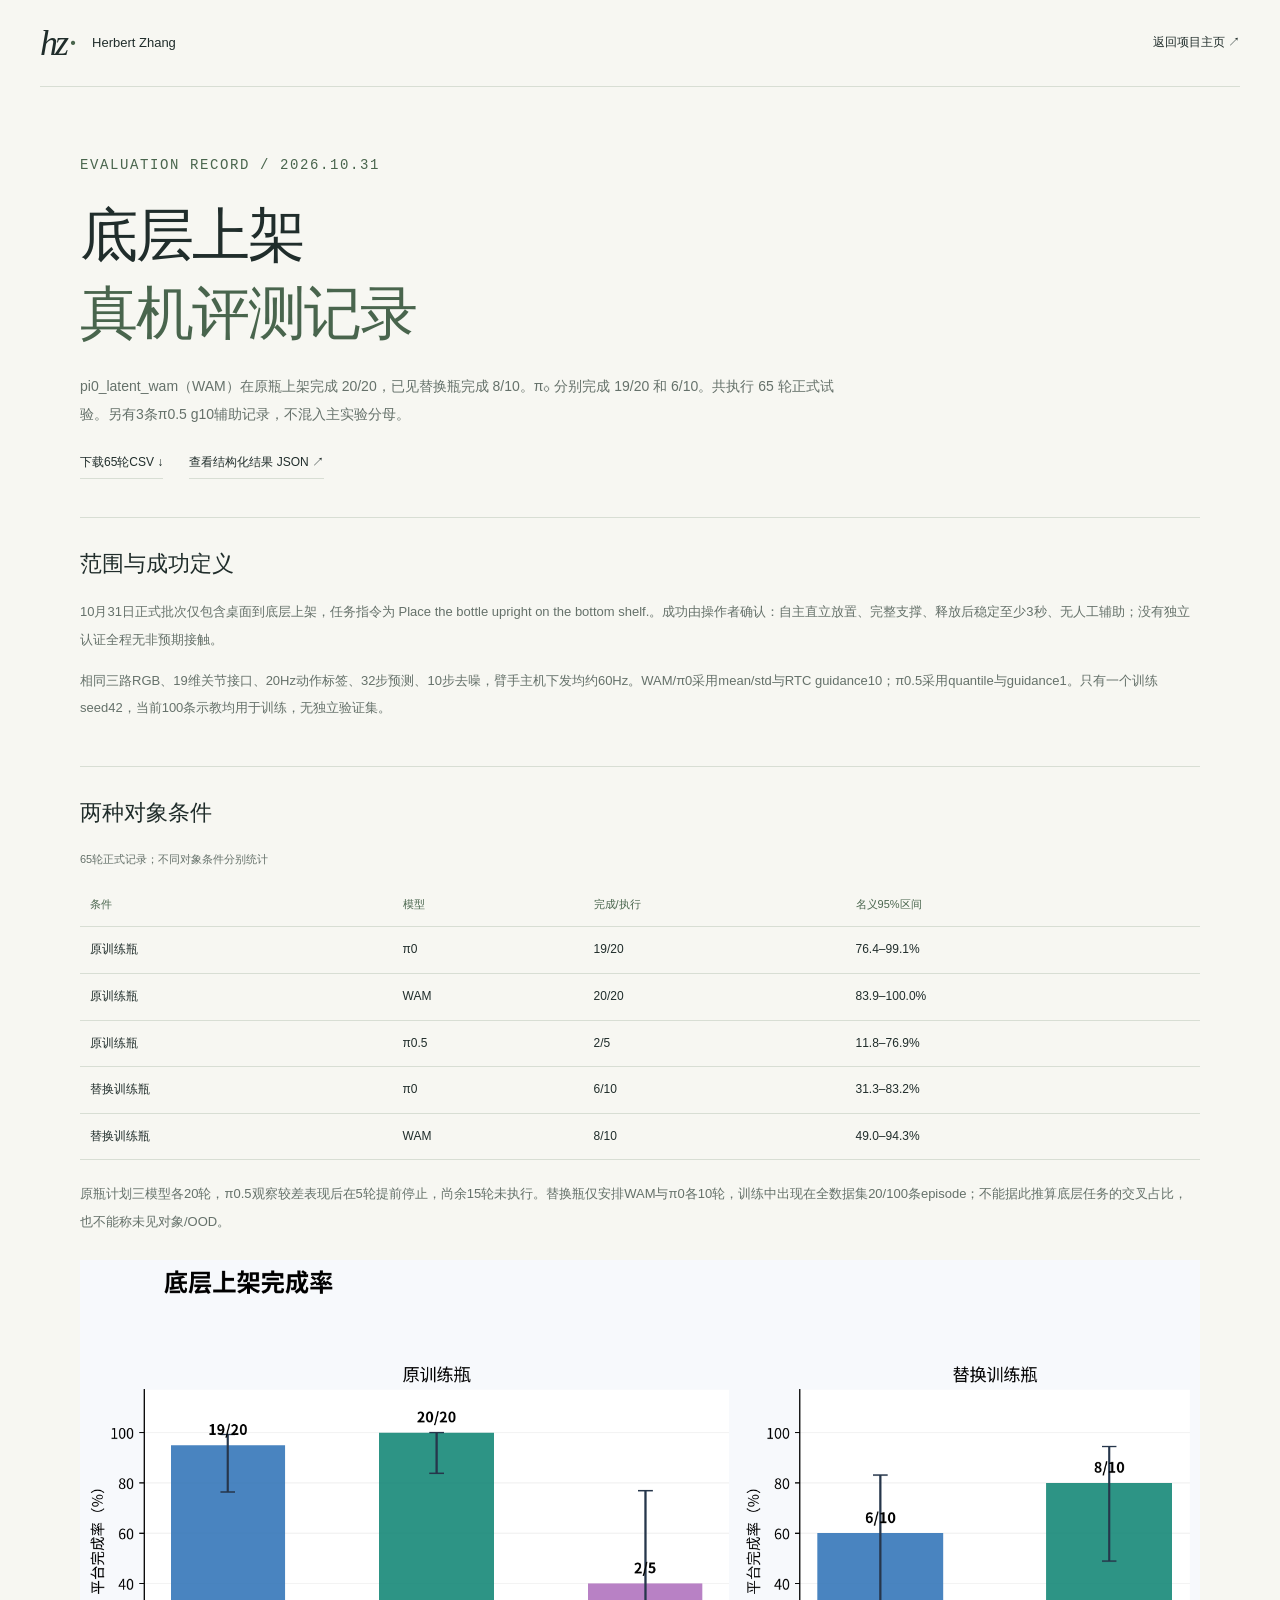
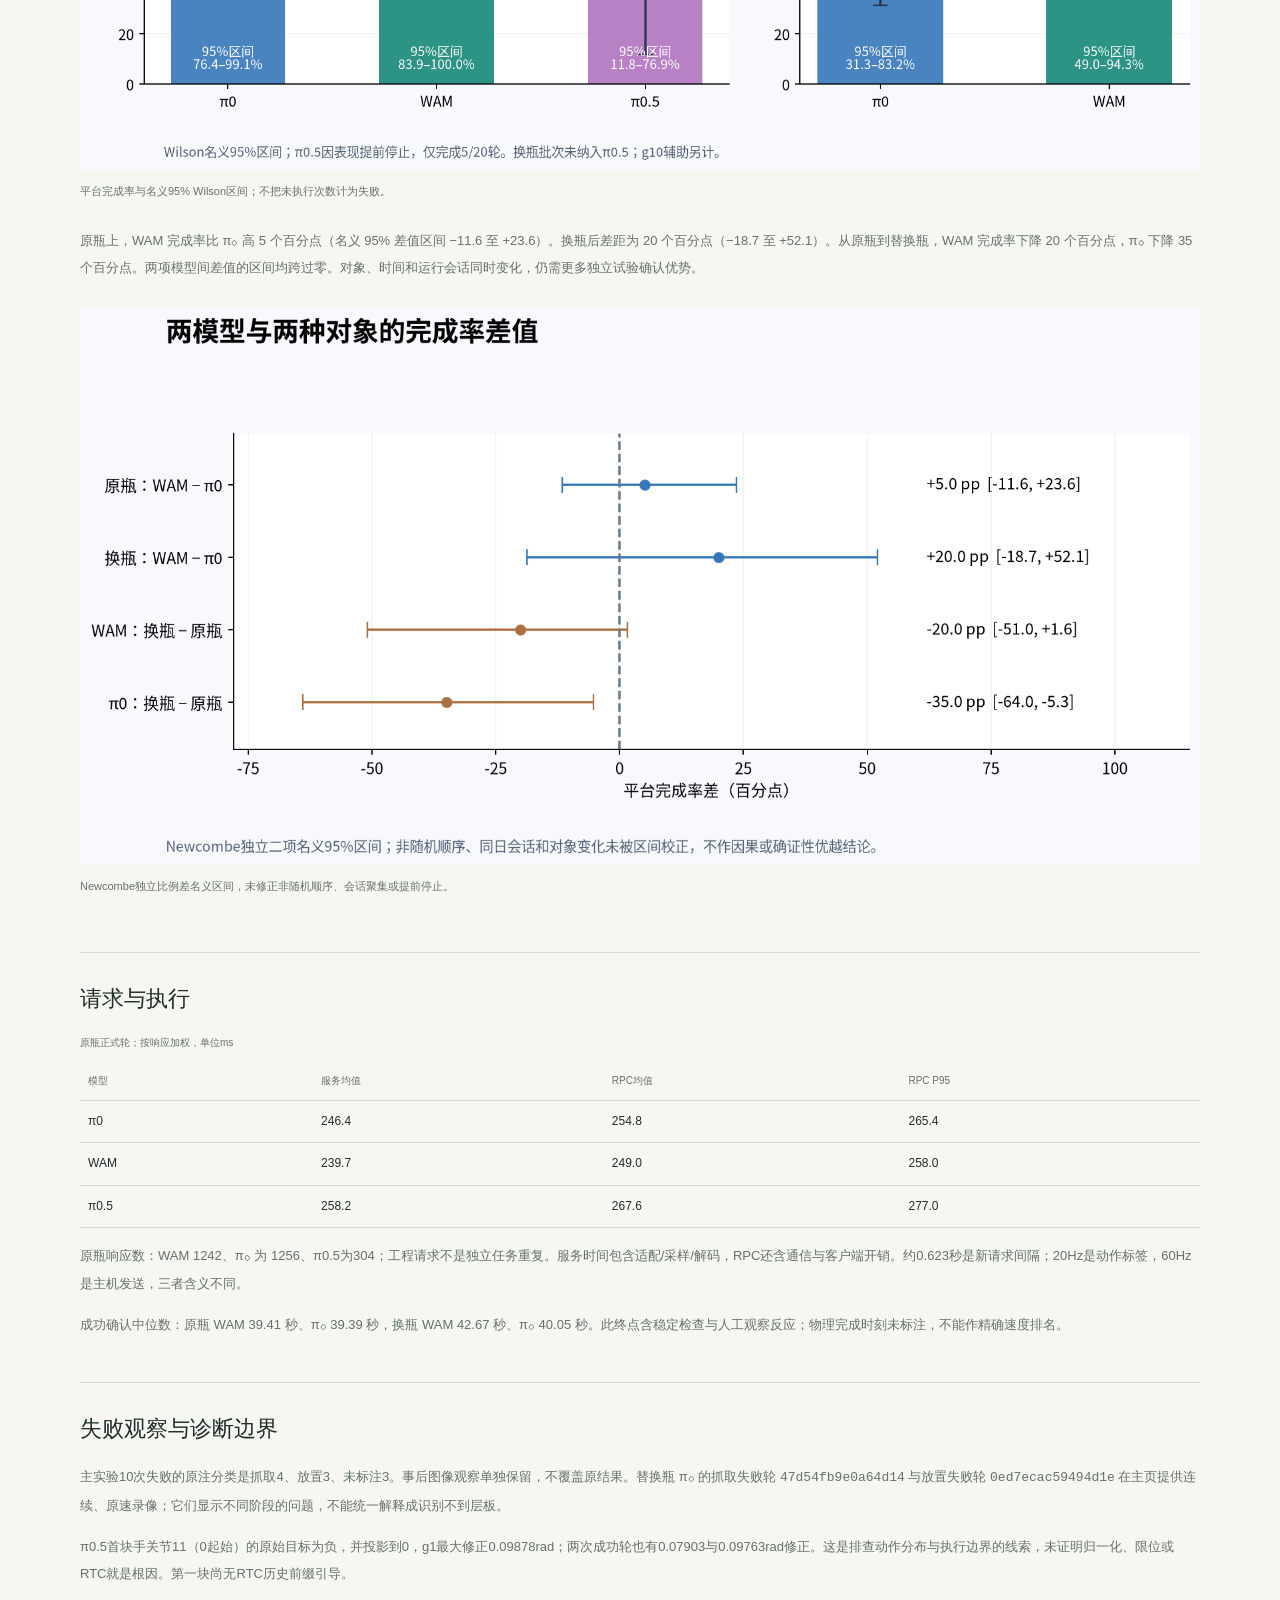
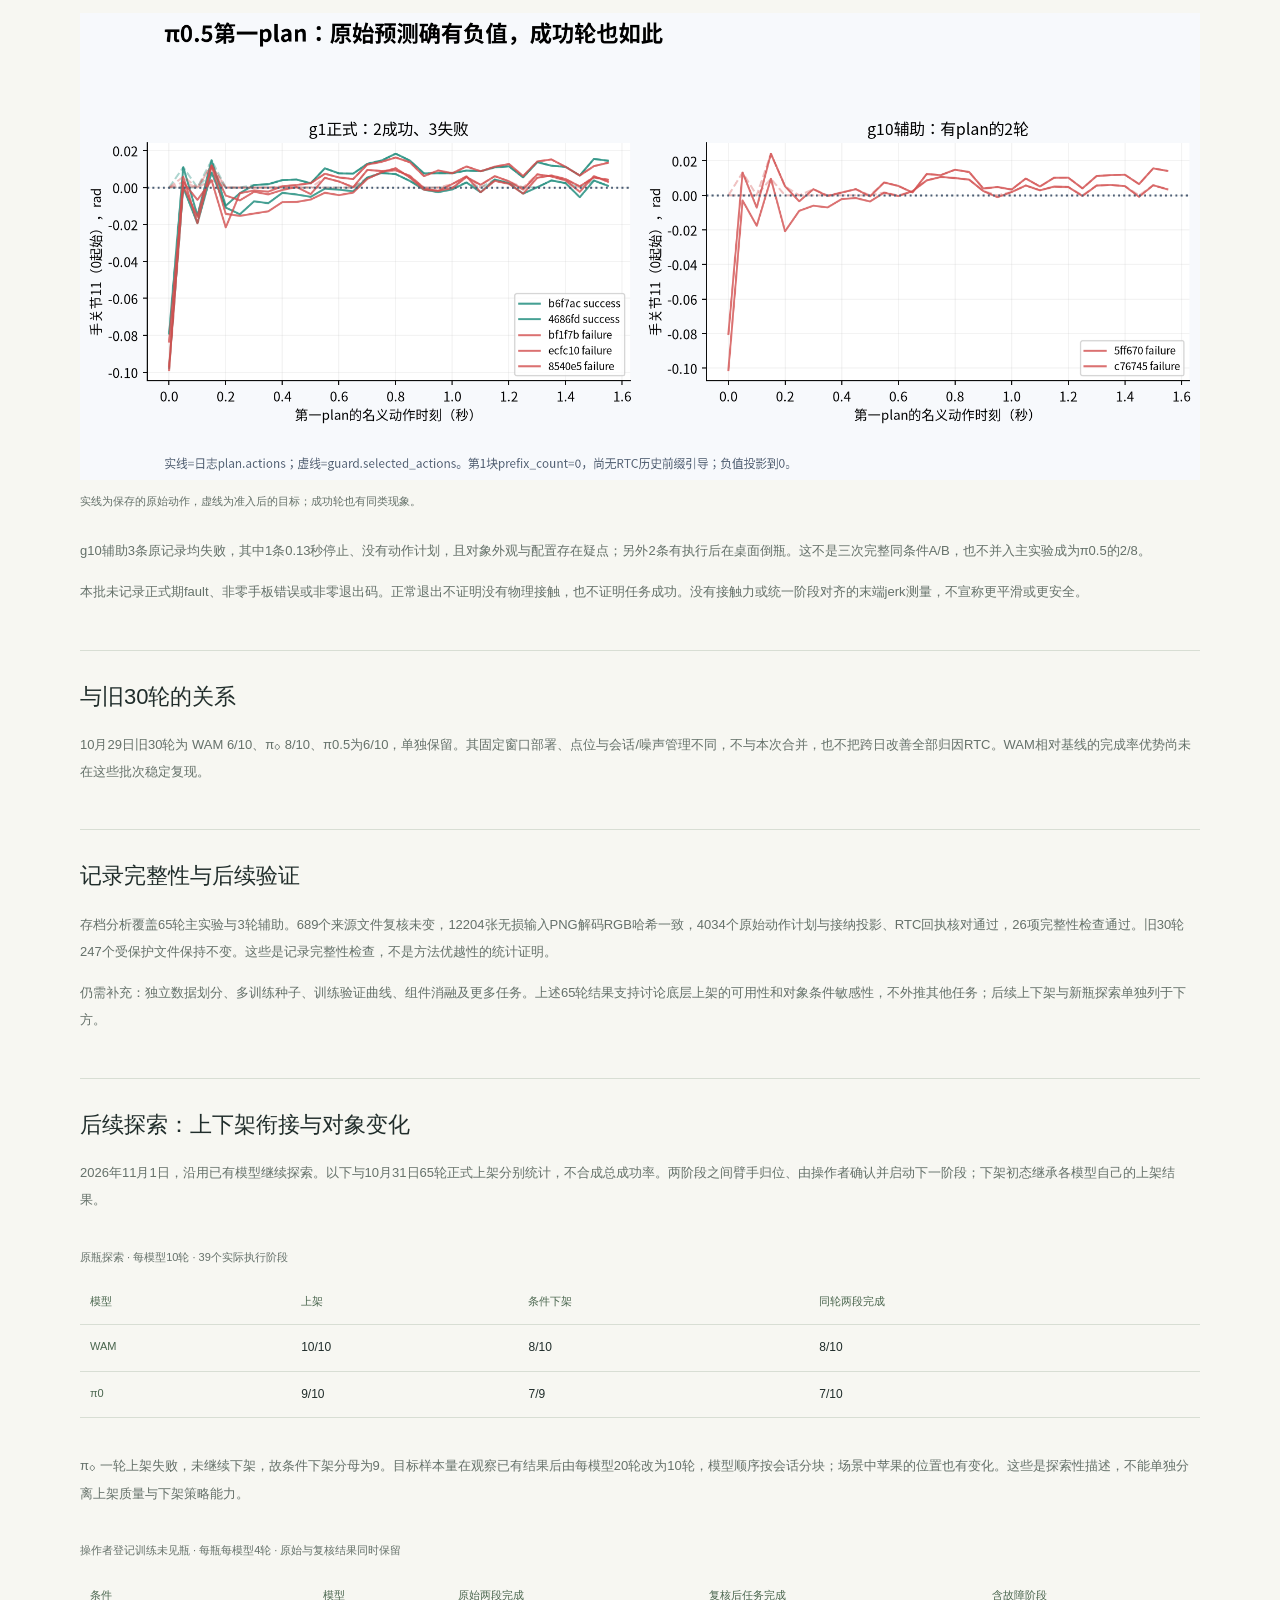
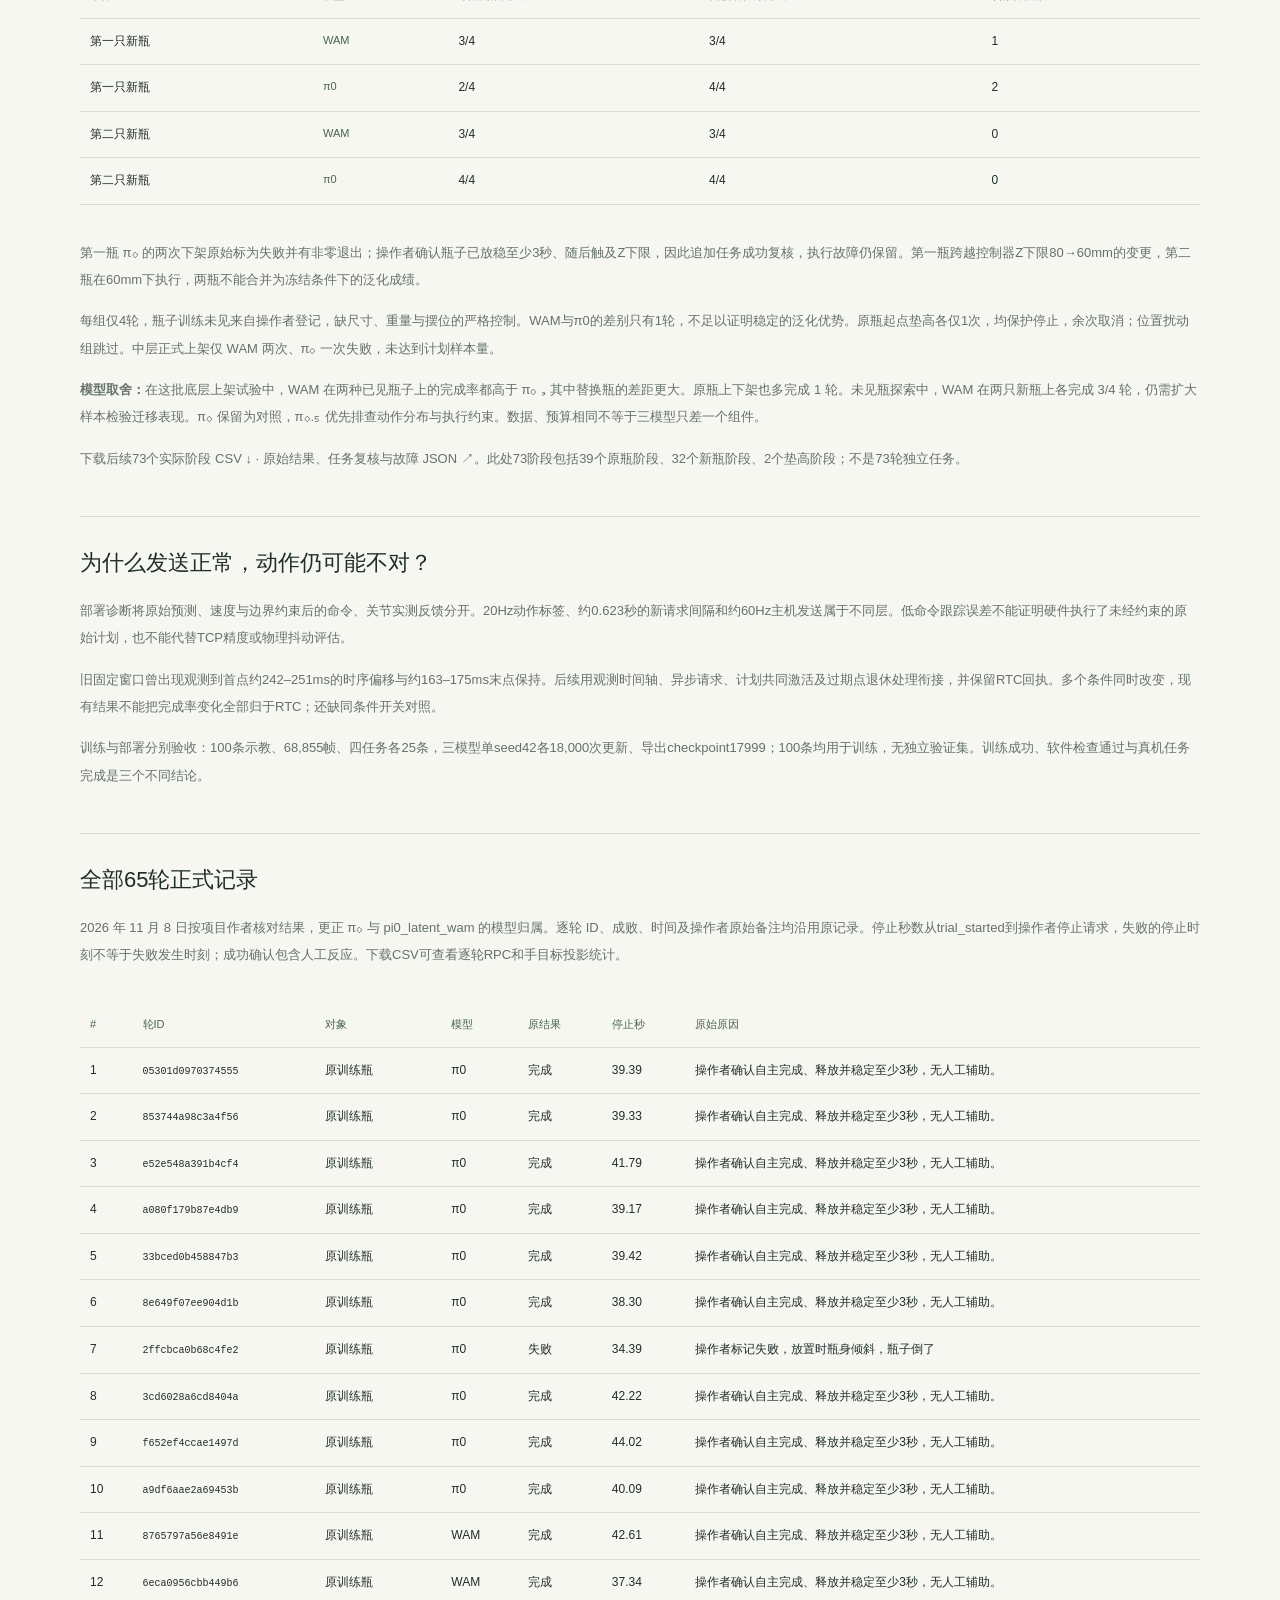
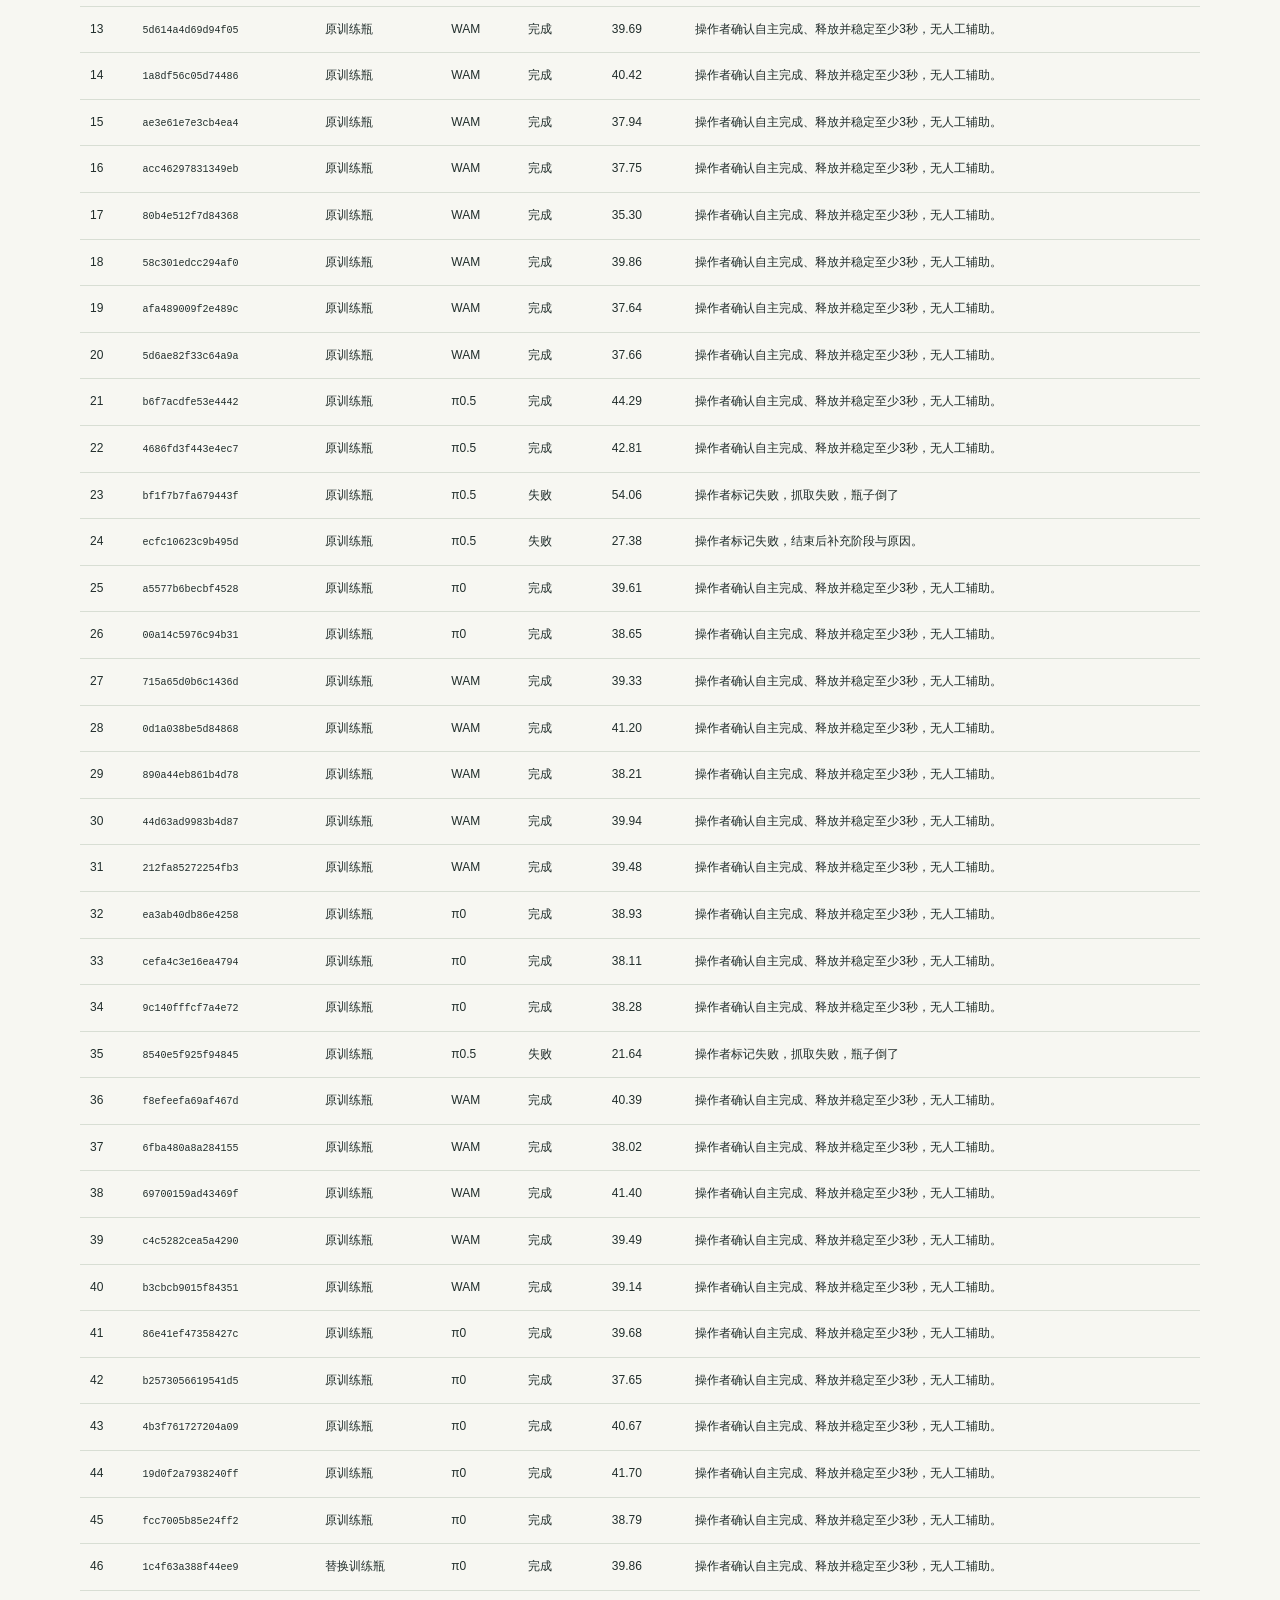
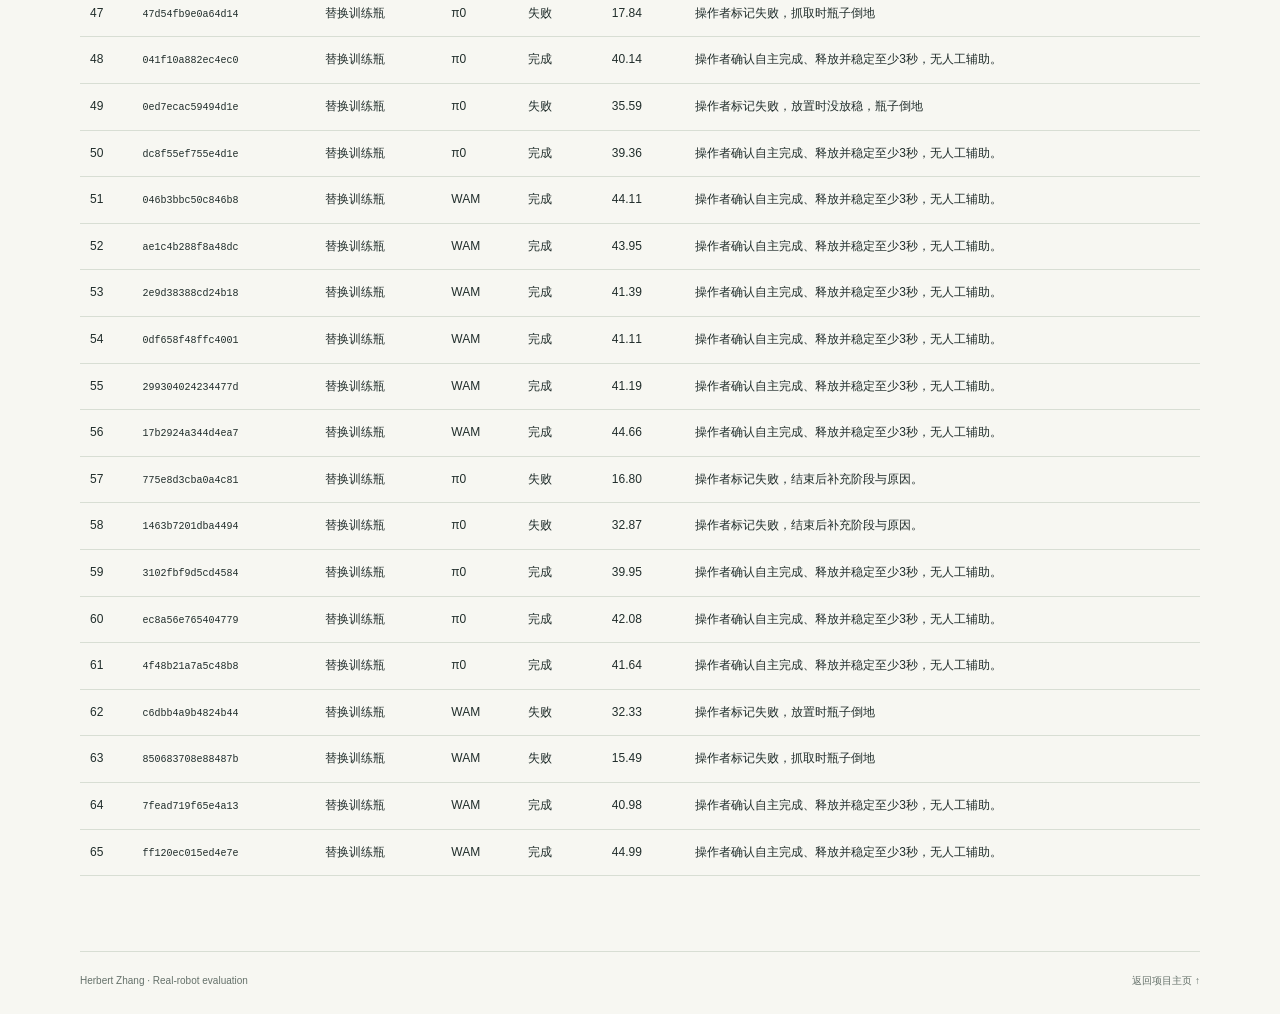
==== commit ea72895b: "Correct π0 and latent WAM attributions across portfolio results" ====
--- a/wam-evaluation.html
+++ b/wam-evaluation.html
@@ -1 +1 @@
-<!doctype html><html lang="zh-CN"><head><meta charset="utf-8"><meta name="viewport" content="width=device-width,initial-scale=1"><title>真机评测与后续探索 — Herbert Zhang</title><meta name="description" content="WAM、π0与π0.5的65轮底层上架正式评测，含对象条件对照、执行时延及失败诊断边界。"><link rel="stylesheet" href="styles.css"><link rel="stylesheet" href="wam-evaluation.css"><link rel="icon" href="assets/favicon.svg"></head><body class="wam-report"><header class="site-header"><a class="identity" href="index.html#wam-evaluation"><span class="monogram">hz<span>·</span></span><span class="identity-name">Herbert Zhang</span></a><nav><a href="index.html#wam-evaluation">返回项目主页 ↗</a></nav></header><main class="page-width"><div class="wam-report-heading"><p class="eyebrow">EVALUATION RECORD / 2026.10.31</p><h1>底层上架<br><span>真机评测记录</span></h1><p>65轮正式试验，按原瓶与替换训练瓶分别统计。另有3条π0.5 g10辅助记录，不混入主实验分母。</p><div class="wam-report-links"><a href="assets/wam/evaluation-trials.csv" download>下载65轮CSV ↓</a><a href="assets/wam/evaluation-summary.json">查看结构化结果 JSON ↗</a></div></div><section aria-labelledby="protocol-title"><h2 id="protocol-title">范围与成功定义</h2><p>10月31日正式批次仅包含桌面到底层上架，任务指令为 <span lang="en">Place the bottle upright on the bottom shelf.</span>。成功由操作者确认：自主直立放置、完整支撑、释放后稳定至少3秒、无人工辅助；没有独立认证全程无非预期接触。</p><p>相同三路RGB、19维关节接口、20Hz动作标签、32步预测、10步去噪，臂手主机下发均约60Hz。WAM/π0采用mean/std与RTC guidance10；π0.5采用quantile与guidance1。只有一个训练seed42，当前100条示教均用于训练，无独立验证集。</p></section><section><h2>两种对象条件</h2><table class="wam-record-table"><caption>65轮正式记录；不同对象条件分别统计</caption><thead><tr><th>条件</th><th>模型</th><th>完成/执行</th><th>名义95%区间</th></tr></thead><tbody><tr><td>原训练瓶</td><td>WAM</td><td>19/20</td><td>76.4–99.1%</td></tr><tr><td>原训练瓶</td><td>π0</td><td>20/20</td><td>83.9–100.0%</td></tr><tr><td>原训练瓶</td><td>π0.5</td><td>2/5</td><td>11.8–76.9%</td></tr><tr><td>替换训练瓶</td><td>WAM</td><td>6/10</td><td>31.3–83.2%</td></tr><tr><td>替换训练瓶</td><td>π0</td><td>8/10</td><td>49.0–94.3%</td></tr></tbody></table><p>原瓶计划三模型各20轮，π0.5观察较差表现后在5轮提前停止，尚余15轮未执行。替换瓶仅安排WAM与π0各10轮，训练中出现在全数据集20/100条episode；不能据此推算底层任务的交叉占比，也不能称未见对象/OOD。</p><figure><img src="assets/wam/01_completion.png" alt="原瓶WAM19/20、π0为20/20、π0.5为2/5；换瓶WAM6/10、π0为8/10，并显示Wilson区间" loading="lazy" width="1850" height="840"><figcaption>平台完成率与名义95% Wilson区间；不把未执行次数计为失败。</figcaption></figure><p>原瓶WAM−π0为−5个百分点，名义95%差值区间−23.6至+11.6；换瓶为−20个百分点，区间−52.1至+18.7。均不足以证明确定优劣或等效。WAM跨对象降幅为35个百分点，π0为20个百分点；对象、时间与会话同时变化，不作因果归因。</p><figure><img src="assets/wam/02_risk_differences.png" alt="WAM与π0及两种对象条件的完成率差和Newcombe名义区间" loading="lazy"><figcaption>Newcombe独立比例差名义区间，未修正非随机顺序、会话聚集或提前停止。</figcaption></figure></section><section><h2>请求与执行</h2><div class="wam-latency"><table><caption>原瓶正式轮；按响应加权，单位ms</caption><thead><tr><th>模型</th><th>服务均值</th><th>RPC均值</th><th>RPC P95</th></tr></thead><tbody><tr><th scope="row">WAM</th><td>246.4</td><td>254.8</td><td>265.4</td></tr><tr><th scope="row">π0</th><td>239.7</td><td>249.0</td><td>258.0</td></tr><tr><th scope="row">π0.5</th><td>258.2</td><td>267.6</td><td>277.0</td></tr></tbody></table></div><p>原瓶响应数：WAM1256、π0为1242、π0.5为304；工程请求不是独立任务重复。服务时间包含适配/采样/解码，RPC还含通信与客户端开销。约0.623秒是新请求间隔；20Hz是动作标签，60Hz是主机发送，三者含义不同。</p><p>成功确认中位数：原瓶WAM39.39秒、π0为39.41秒；换瓶WAM40.05秒、π0为42.67秒。此终点含稳定检查与人工观察反应；物理完成时刻未标注，不能作精确速度排名。</p></section><section id="diagnostics"><h2>失败观察与诊断边界</h2><p>主实验10次失败的原注分类是抓取4、放置3、未标注3。事后图像观察单独保留，不覆盖原结果。替换瓶WAM的抓取失败轮 <code>47d54fb9e0a64d14</code> 与放置失败轮 <code>0ed7ecac59494d1e</code> 在主页提供连续、原速录像；它们显示不同阶段的问题，不能统一解释成识别不到层板。</p><p>π0.5首块手关节11（0起始）的原始目标为负，并投影到0，g1最大修正0.09878rad；两次成功轮也有0.07903与0.09763rad修正。这是排查动作分布与执行边界的线索，未证明归一化、限位或RTC就是根因。第一块尚无RTC历史前缀引导。</p><figure><img src="assets/wam/10_pi05_raw_startup.png" alt="π0.5成功与失败轮都存在启动手关节负目标及投影到0的现象" loading="lazy"><figcaption>实线为保存的原始动作，虚线为准入后的目标；成功轮也有同类现象。</figcaption></figure><p>g10辅助3条原记录均失败，其中1条0.13秒停止、没有动作计划，且对象外观与配置存在疑点；另外2条有执行后在桌面倒瓶。这不是三次完整同条件A/B，也不并入主实验成为π0.5的2/8。</p><p>本批未记录正式期fault、非零手板错误或非零退出码。正常退出不证明没有物理接触，也不证明任务成功。没有接触力或统一阶段对齐的末端jerk测量，不宣称更平滑或更安全。</p></section><section><h2>与旧30轮的关系</h2><p>10月29日旧30轮为WAM8/10、π0为6/10、π0.5为6/10，单独保留。其固定窗口部署、点位与会话/噪声管理不同，不与本次合并，也不把跨日改善全部归因RTC。WAM相对基线的完成率优势尚未在这些批次稳定复现。</p></section><section><h2>记录完整性与后续验证</h2><p>存档分析覆盖65轮主实验与3轮辅助。689个来源文件复核未变，12204张无损输入PNG解码RGB哈希一致，4034个原始动作计划与接纳投影、RTC回执核对通过，26项完整性检查通过。旧30轮247个受保护文件保持不变。这些是记录完整性检查，不是方法优越性的统计证明。</p><p>仍需补充：独立数据划分、多训练种子、训练验证曲线、组件消融及更多任务。上述65轮结果支持讨论底层上架的可用性和对象条件敏感性，不外推其他任务；后续上下架与新瓶探索单独列于下方。</p></section><section id="followup"><h2>后续探索：上下架衔接与对象变化</h2><p>2026年11月1日，沿用已有模型继续探索。以下与10月31日65轮正式上架分别统计，不合成总成功率。两阶段之间臂手归位、由操作者确认并启动下一阶段；下架初态继承各模型自己的上架结果。</p><div class="wam-record-scroll" role="region" aria-label="原瓶上下架结果" tabindex="0"><table class="wam-record-table"><caption>原瓶探索 · 每模型10轮 · 39个实际执行阶段</caption><thead><tr><th scope="col">模型</th><th scope="col">上架</th><th scope="col">条件下架</th><th scope="col">同轮两段完成</th></tr></thead><tbody><tr><th scope="row">π0</th><td>10/10</td><td>8/10</td><td>8/10</td></tr><tr><th scope="row">WAM</th><td>9/10</td><td>7/9</td><td>7/10</td></tr></tbody></table></div><p>WAM一轮上架失败，未继续下架，故条件下架分母为9。目标样本量在观察已有结果后由每模型20轮改为10轮，模型顺序按会话分块；场景中苹果的位置也有变化。这些是探索性描述，不能单独分离上架质量与下架策略能力。</p><div class="wam-record-scroll" role="region" aria-label="新瓶小样本与评分复核" tabindex="0"><table class="wam-record-table"><caption>操作者登记训练未见瓶 · 每瓶每模型4轮 · 原始与复核结果同时保留</caption><thead><tr><th scope="col">条件</th><th scope="col">模型</th><th scope="col">原始两段完成</th><th scope="col">复核后任务完成</th><th scope="col">含故障阶段</th></tr></thead><tbody><tr><td>第一只新瓶</td><th scope="row">π0</th><td>3/4</td><td>3/4</td><td>1</td></tr><tr><td>第一只新瓶</td><th scope="row">WAM</th><td>2/4</td><td>4/4</td><td>2</td></tr><tr><td>第二只新瓶</td><th scope="row">π0</th><td>3/4</td><td>3/4</td><td>0</td></tr><tr><td>第二只新瓶</td><th scope="row">WAM</th><td>4/4</td><td>4/4</td><td>0</td></tr></tbody></table></div><p>第一瓶WAM的两次下架原始标为失败并有非零退出；操作者确认瓶子已放稳至少3秒、随后触及Z下限，因此追加任务成功复核，执行故障仍保留。第一瓶跨越控制器Z下限80→60mm的变更，第二瓶在60mm下执行，两瓶不能合并为冻结条件下的泛化成绩。</p><p>每组仅4轮，瓶子训练未见来自操作者登记，缺尺寸、重量与摆位的严格控制。WAM与π0的差别只有1轮，不足以证明稳定的泛化优势。原瓶起点垫高各仅1次，均保护停止，余次取消；位置扰动组跳过。中层正式上架仅π0两次、WAM一次失败，未达到计划样本量。</p><p><strong>模型取舍：</strong>π0作为当前底层相近条件的工程基线；WAM保留为未来视觉监督的研究路线，完成率收益尚未稳定复现；π0.5先做动作分布与执行约束诊断。数据、预算相同不等于三模型只差一个组件。</p><p><a href="assets/wam/followup-stages.csv" download>下载后续73个实际阶段 CSV ↓</a> · <a href="assets/wam/followup-stages.json">原始结果、任务复核与故障 JSON ↗</a>。此处73阶段包括39个原瓶阶段、32个新瓶阶段、2个垫高阶段；不是73轮独立任务。</p></section><section id="engineering"><h2>为什么发送正常，动作仍可能不对？</h2><p>部署诊断将原始预测、速度与边界约束后的命令、关节实测反馈分开。20Hz动作标签、约0.623秒的新请求间隔和约60Hz主机发送属于不同层。低命令跟踪误差不能证明硬件执行了未经约束的原始计划，也不能代替TCP精度或物理抖动评估。</p><p>旧固定窗口曾出现观测到首点约242–251ms的时序偏移与约163–175ms末点保持。后续用观测时间轴、异步请求、计划共同激活及过期点退休处理衔接，并保留RTC回执。多个条件同时改变，现有结果不能把完成率变化全部归于RTC；还缺同条件开关对照。</p><p>训练与部署分别验收：100条示教、68,855帧、四任务各25条，三模型单seed42各18,000次更新、导出checkpoint17999；100条均用于训练，无独立验证集。训练成功、软件检查通过与真机任务完成是三个不同结论。</p></section><section id="records"><h2>全部65轮正式记录</h2><p>下面保留原结果与原因。停止秒数从trial_started到操作者停止请求，失败的停止时刻不等于失败发生时刻；成功确认包含人工反应。下载CSV可查看逐轮RPC和手目标投影统计。</p><div class="wam-record-scroll"><table class="wam-record-table"><thead><tr><th>#</th><th>轮ID</th><th>对象</th><th>模型</th><th>原结果</th><th>停止秒</th><th>原始原因</th></tr></thead><tbody><tr><td>1</td><td><code>05301d0970374555</code></td><td>原训练瓶</td><td>WAM</td><td>完成</td><td>39.39</td><td>操作者确认自主完成、释放并稳定至少3秒，无人工辅助。</td></tr><tr><td>2</td><td><code>853744a98c3a4f56</code></td><td>原训练瓶</td><td>WAM</td><td>完成</td><td>39.33</td><td>操作者确认自主完成、释放并稳定至少3秒，无人工辅助。</td></tr><tr><td>3</td><td><code>e52e548a391b4cf4</code></td><td>原训练瓶</td><td>WAM</td><td>完成</td><td>41.79</td><td>操作者确认自主完成、释放并稳定至少3秒，无人工辅助。</td></tr><tr><td>4</td><td><code>a080f179b87e4db9</code></td><td>原训练瓶</td><td>WAM</td><td>完成</td><td>39.17</td><td>操作者确认自主完成、释放并稳定至少3秒，无人工辅助。</td></tr><tr><td>5</td><td><code>33bced0b458847b3</code></td><td>原训练瓶</td><td>WAM</td><td>完成</td><td>39.42</td><td>操作者确认自主完成、释放并稳定至少3秒，无人工辅助。</td></tr><tr><td>6</td><td><code>8e649f07ee904d1b</code></td><td>原训练瓶</td><td>WAM</td><td>完成</td><td>38.30</td><td>操作者确认自主完成、释放并稳定至少3秒，无人工辅助。</td></tr><tr><td>7</td><td><code>2ffcbca0b68c4fe2</code></td><td>原训练瓶</td><td>WAM</td><td>失败</td><td>34.39</td><td>操作者标记失败，放置时瓶身倾斜，瓶子倒了</td></tr><tr><td>8</td><td><code>3cd6028a6cd8404a</code></td><td>原训练瓶</td><td>WAM</td><td>完成</td><td>42.22</td><td>操作者确认自主完成、释放并稳定至少3秒，无人工辅助。</td></tr><tr><td>9</td><td><code>f652ef4ccae1497d</code></td><td>原训练瓶</td><td>WAM</td><td>完成</td><td>44.02</td><td>操作者确认自主完成、释放并稳定至少3秒，无人工辅助。</td></tr><tr><td>10</td><td><code>a9df6aae2a69453b</code></td><td>原训练瓶</td><td>WAM</td><td>完成</td><td>40.09</td><td>操作者确认自主完成、释放并稳定至少3秒，无人工辅助。</td></tr><tr><td>11</td><td><code>8765797a56e8491e</code></td><td>原训练瓶</td><td>π0</td><td>完成</td><td>42.61</td><td>操作者确认自主完成、释放并稳定至少3秒，无人工辅助。</td></tr><tr><td>12</td><td><code>6eca0956cbb449b6</code></td><td>原训练瓶</td><td>π0</td><td>完成</td><td>37.34</td><td>操作者确认自主完成、释放并稳定至少3秒，无人工辅助。</td></tr><tr><td>13</td><td><code>5d614a4d69d94f05</code></td><td>原训练瓶</td><td>π0</td><td>完成</td><td>39.69</td><td>操作者确认自主完成、释放并稳定至少3秒，无人工辅助。</td></tr><tr><td>14</td><td><code>1a8df56c05d74486</code></td><td>原训练瓶</td><td>π0</td><td>完成</td><td>40.42</td><td>操作者确认自主完成、释放并稳定至少3秒，无人工辅助。</td></tr><tr><td>15</td><td><code>ae3e61e7e3cb4ea4</code></td><td>原训练瓶</td><td>π0</td><td>完成</td><td>37.94</td><td>操作者确认自主完成、释放并稳定至少3秒，无人工辅助。</td></tr><tr><td>16</td><td><code>acc46297831349eb</code></td><td>原训练瓶</td><td>π0</td><td>完成</td><td>37.75</td><td>操作者确认自主完成、释放并稳定至少3秒，无人工辅助。</td></tr><tr><td>17</td><td><code>80b4e512f7d84368</code></td><td>原训练瓶</td><td>π0</td><td>完成</td><td>35.30</td><td>操作者确认自主完成、释放并稳定至少3秒，无人工辅助。</td></tr><tr><td>18</td><td><code>58c301edcc294af0</code></td><td>原训练瓶</td><td>π0</td><td>完成</td><td>39.86</td><td>操作者确认自主完成、释放并稳定至少3秒，无人工辅助。</td></tr><tr><td>19</td><td><code>afa489009f2e489c</code></td><td>原训练瓶</td><td>π0</td><td>完成</td><td>37.64</td><td>操作者确认自主完成、释放并稳定至少3秒，无人工辅助。</td></tr><tr><td>20</td><td><code>5d6ae82f33c64a9a</code></td><td>原训练瓶</td><td>π0</td><td>完成</td><td>37.66</td><td>操作者确认自主完成、释放并稳定至少3秒，无人工辅助。</td></tr><tr><td>21</td><td><code>b6f7acdfe53e4442</code></td><td>原训练瓶</td><td>π0.5</td><td>完成</td><td>44.29</td><td>操作者确认自主完成、释放并稳定至少3秒，无人工辅助。</td></tr><tr><td>22</td><td><code>4686fd3f443e4ec7</code></td><td>原训练瓶</td><td>π0.5</td><td>完成</td><td>42.81</td><td>操作者确认自主完成、释放并稳定至少3秒，无人工辅助。</td></tr><tr><td>23</td><td><code>bf1f7b7fa679443f</code></td><td>原训练瓶</td><td>π0.5</td><td>失败</td><td>54.06</td><td>操作者标记失败，抓取失败，瓶子倒了</td></tr><tr><td>24</td><td><code>ecfc10623c9b495d</code></td><td>原训练瓶</td><td>π0.5</td><td>失败</td><td>27.38</td><td>操作者标记失败，结束后补充阶段与原因。</td></tr><tr><td>25</td><td><code>a5577b6becbf4528</code></td><td>原训练瓶</td><td>WAM</td><td>完成</td><td>39.61</td><td>操作者确认自主完成、释放并稳定至少3秒，无人工辅助。</td></tr><tr><td>26</td><td><code>00a14c5976c94b31</code></td><td>原训练瓶</td><td>WAM</td><td>完成</td><td>38.65</td><td>操作者确认自主完成、释放并稳定至少3秒，无人工辅助。</td></tr><tr><td>27</td><td><code>715a65d0b6c1436d</code></td><td>原训练瓶</td><td>π0</td><td>完成</td><td>39.33</td><td>操作者确认自主完成、释放并稳定至少3秒，无人工辅助。</td></tr><tr><td>28</td><td><code>0d1a038be5d84868</code></td><td>原训练瓶</td><td>π0</td><td>完成</td><td>41.20</td><td>操作者确认自主完成、释放并稳定至少3秒，无人工辅助。</td></tr><tr><td>29</td><td><code>890a44eb861b4d78</code></td><td>原训练瓶</td><td>π0</td><td>完成</td><td>38.21</td><td>操作者确认自主完成、释放并稳定至少3秒，无人工辅助。</td></tr><tr><td>30</td><td><code>44d63ad9983b4d87</code></td><td>原训练瓶</td><td>π0</td><td>完成</td><td>39.94</td><td>操作者确认自主完成、释放并稳定至少3秒，无人工辅助。</td></tr><tr><td>31</td><td><code>212fa85272254fb3</code></td><td>原训练瓶</td><td>π0</td><td>完成</td><td>39.48</td><td>操作者确认自主完成、释放并稳定至少3秒，无人工辅助。</td></tr><tr><td>32</td><td><code>ea3ab40db86e4258</code></td><td>原训练瓶</td><td>WAM</td><td>完成</td><td>38.93</td><td>操作者确认自主完成、释放并稳定至少3秒，无人工辅助。</td></tr><tr><td>33</td><td><code>cefa4c3e16ea4794</code></td><td>原训练瓶</td><td>WAM</td><td>完成</td><td>38.11</td><td>操作者确认自主完成、释放并稳定至少3秒，无人工辅助。</td></tr><tr><td>34</td><td><code>9c140fffcf7a4e72</code></td><td>原训练瓶</td><td>WAM</td><td>完成</td><td>38.28</td><td>操作者确认自主完成、释放并稳定至少3秒，无人工辅助。</td></tr><tr><td>35</td><td><code>8540e5f925f94845</code></td><td>原训练瓶</td><td>π0.5</td><td>失败</td><td>21.64</td><td>操作者标记失败，抓取失败，瓶子倒了</td></tr><tr><td>36</td><td><code>f8efeefa69af467d</code></td><td>原训练瓶</td><td>π0</td><td>完成</td><td>40.39</td><td>操作者确认自主完成、释放并稳定至少3秒，无人工辅助。</td></tr><tr><td>37</td><td><code>6fba480a8a284155</code></td><td>原训练瓶</td><td>π0</td><td>完成</td><td>38.02</td><td>操作者确认自主完成、释放并稳定至少3秒，无人工辅助。</td></tr><tr><td>38</td><td><code>69700159ad43469f</code></td><td>原训练瓶</td><td>π0</td><td>完成</td><td>41.40</td><td>操作者确认自主完成、释放并稳定至少3秒，无人工辅助。</td></tr><tr><td>39</td><td><code>c4c5282cea5a4290</code></td><td>原训练瓶</td><td>π0</td><td>完成</td><td>39.49</td><td>操作者确认自主完成、释放并稳定至少3秒，无人工辅助。</td></tr><tr><td>40</td><td><code>b3cbcb9015f84351</code></td><td>原训练瓶</td><td>π0</td><td>完成</td><td>39.14</td><td>操作者确认自主完成、释放并稳定至少3秒，无人工辅助。</td></tr><tr><td>41</td><td><code>86e41ef47358427c</code></td><td>原训练瓶</td><td>WAM</td><td>完成</td><td>39.68</td><td>操作者确认自主完成、释放并稳定至少3秒，无人工辅助。</td></tr><tr><td>42</td><td><code>b2573056619541d5</code></td><td>原训练瓶</td><td>WAM</td><td>完成</td><td>37.65</td><td>操作者确认自主完成、释放并稳定至少3秒，无人工辅助。</td></tr><tr><td>43</td><td><code>4b3f761727204a09</code></td><td>原训练瓶</td><td>WAM</td><td>完成</td><td>40.67</td><td>操作者确认自主完成、释放并稳定至少3秒，无人工辅助。</td></tr><tr><td>44</td><td><code>19d0f2a7938240ff</code></td><td>原训练瓶</td><td>WAM</td><td>完成</td><td>41.70</td><td>操作者确认自主完成、释放并稳定至少3秒，无人工辅助。</td></tr><tr><td>45</td><td><code>fcc7005b85e24ff2</code></td><td>原训练瓶</td><td>WAM</td><td>完成</td><td>38.79</td><td>操作者确认自主完成、释放并稳定至少3秒，无人工辅助。</td></tr><tr><td>46</td><td><code>1c4f63a388f44ee9</code></td><td>替换训练瓶</td><td>WAM</td><td>完成</td><td>39.86</td><td>操作者确认自主完成、释放并稳定至少3秒，无人工辅助。</td></tr><tr><td>47</td><td><code>47d54fb9e0a64d14</code></td><td>替换训练瓶</td><td>WAM</td><td>失败</td><td>17.84</td><td>操作者标记失败，抓取时瓶子倒地</td></tr><tr><td>48</td><td><code>041f10a882ec4ec0</code></td><td>替换训练瓶</td><td>WAM</td><td>完成</td><td>40.14</td><td>操作者确认自主完成、释放并稳定至少3秒，无人工辅助。</td></tr><tr><td>49</td><td><code>0ed7ecac59494d1e</code></td><td>替换训练瓶</td><td>WAM</td><td>失败</td><td>35.59</td><td>操作者标记失败，放置时没放稳，瓶子倒地</td></tr><tr><td>50</td><td><code>dc8f55ef755e4d1e</code></td><td>替换训练瓶</td><td>WAM</td><td>完成</td><td>39.36</td><td>操作者确认自主完成、释放并稳定至少3秒，无人工辅助。</td></tr><tr><td>51</td><td><code>046b3bbc50c846b8</code></td><td>替换训练瓶</td><td>π0</td><td>完成</td><td>44.11</td><td>操作者确认自主完成、释放并稳定至少3秒，无人工辅助。</td></tr><tr><td>52</td><td><code>ae1c4b288f8a48dc</code></td><td>替换训练瓶</td><td>π0</td><td>完成</td><td>43.95</td><td>操作者确认自主完成、释放并稳定至少3秒，无人工辅助。</td></tr><tr><td>53</td><td><code>2e9d38388cd24b18</code></td><td>替换训练瓶</td><td>π0</td><td>完成</td><td>41.39</td><td>操作者确认自主完成、释放并稳定至少3秒，无人工辅助。</td></tr><tr><td>54</td><td><code>0df658f48ffc4001</code></td><td>替换训练瓶</td><td>π0</td><td>完成</td><td>41.11</td><td>操作者确认自主完成、释放并稳定至少3秒，无人工辅助。</td></tr><tr><td>55</td><td><code>299304024234477d</code></td><td>替换训练瓶</td><td>π0</td><td>完成</td><td>41.19</td><td>操作者确认自主完成、释放并稳定至少3秒，无人工辅助。</td></tr><tr><td>56</td><td><code>17b2924a344d4ea7</code></td><td>替换训练瓶</td><td>π0</td><td>完成</td><td>44.66</td><td>操作者确认自主完成、释放并稳定至少3秒，无人工辅助。</td></tr><tr><td>57</td><td><code>775e8d3cba0a4c81</code></td><td>替换训练瓶</td><td>WAM</td><td>失败</td><td>16.80</td><td>操作者标记失败，结束后补充阶段与原因。</td></tr><tr><td>58</td><td><code>1463b7201dba4494</code></td><td>替换训练瓶</td><td>WAM</td><td>失败</td><td>32.87</td><td>操作者标记失败，结束后补充阶段与原因。</td></tr><tr><td>59</td><td><code>3102fbf9d5cd4584</code></td><td>替换训练瓶</td><td>WAM</td><td>完成</td><td>39.95</td><td>操作者确认自主完成、释放并稳定至少3秒，无人工辅助。</td></tr><tr><td>60</td><td><code>ec8a56e765404779</code></td><td>替换训练瓶</td><td>WAM</td><td>完成</td><td>42.08</td><td>操作者确认自主完成、释放并稳定至少3秒，无人工辅助。</td></tr><tr><td>61</td><td><code>4f48b21a7a5c48b8</code></td><td>替换训练瓶</td><td>WAM</td><td>完成</td><td>41.64</td><td>操作者确认自主完成、释放并稳定至少3秒，无人工辅助。</td></tr><tr><td>62</td><td><code>c6dbb4a9b4824b44</code></td><td>替换训练瓶</td><td>π0</td><td>失败</td><td>32.33</td><td>操作者标记失败，放置时瓶子倒地</td></tr><tr><td>63</td><td><code>850683708e88487b</code></td><td>替换训练瓶</td><td>π0</td><td>失败</td><td>15.49</td><td>操作者标记失败，抓取时瓶子倒地</td></tr><tr><td>64</td><td><code>7fead719f65e4a13</code></td><td>替换训练瓶</td><td>π0</td><td>完成</td><td>40.98</td><td>操作者确认自主完成、释放并稳定至少3秒，无人工辅助。</td></tr><tr><td>65</td><td><code>ff120ec015ed4e7e</code></td><td>替换训练瓶</td><td>π0</td><td>完成</td><td>44.99</td><td>操作者确认自主完成、释放并稳定至少3秒，无人工辅助。</td></tr></tbody></table></div></section></main><footer class="site-footer page-width"><span>Herbert Zhang · Real-robot evaluation</span><a href="index.html#wam-evaluation">返回项目主页 ↑</a></footer></body></html>+<!doctype html><html lang="zh-CN"><head><meta charset="utf-8"><meta name="viewport" content="width=device-width,initial-scale=1"><title>真机评测与后续探索 — Herbert Zhang</title><meta name="description" content="WAM、π0与π0.5的65轮底层上架正式评测，含对象条件对照、执行时延及失败诊断边界。"><link rel="stylesheet" href="styles.css"><link rel="stylesheet" href="wam-evaluation.css"><link rel="icon" href="assets/favicon.svg"></head><body class="wam-report"><header class="site-header"><a class="identity" href="index.html#wam-evaluation"><span class="monogram">hz<span>·</span></span><span class="identity-name">Herbert Zhang</span></a><nav><a href="index.html#wam-evaluation">返回项目主页 ↗</a></nav></header><main class="page-width"><div class="wam-report-heading"><p class="eyebrow">EVALUATION RECORD / 2026.10.31</p><h1>底层上架<br><span>真机评测记录</span></h1><p>pi0_latent_wam（WAM）在原瓶上架完成 20/20，已见替换瓶完成 8/10。π₀ 分别完成 19/20 和 6/10。共执行 65 轮正式试验。另有3条π0.5 g10辅助记录，不混入主实验分母。</p><div class="wam-report-links"><a href="assets/wam/evaluation-trials.csv" download>下载65轮CSV ↓</a><a href="assets/wam/evaluation-summary.json">查看结构化结果 JSON ↗</a></div></div><section aria-labelledby="protocol-title"><h2 id="protocol-title">范围与成功定义</h2><p>10月31日正式批次仅包含桌面到底层上架，任务指令为 <span lang="en">Place the bottle upright on the bottom shelf.</span>。成功由操作者确认：自主直立放置、完整支撑、释放后稳定至少3秒、无人工辅助；没有独立认证全程无非预期接触。</p><p>相同三路RGB、19维关节接口、20Hz动作标签、32步预测、10步去噪，臂手主机下发均约60Hz。WAM/π0采用mean/std与RTC guidance10；π0.5采用quantile与guidance1。只有一个训练seed42，当前100条示教均用于训练，无独立验证集。</p></section><section><h2>两种对象条件</h2><table class="wam-record-table"><caption>65轮正式记录；不同对象条件分别统计</caption><thead><tr><th>条件</th><th>模型</th><th>完成/执行</th><th>名义95%区间</th></tr></thead><tbody><tr><td>原训练瓶</td><td>π0</td><td>19/20</td><td>76.4–99.1%</td></tr><tr><td>原训练瓶</td><td>WAM</td><td>20/20</td><td>83.9–100.0%</td></tr><tr><td>原训练瓶</td><td>π0.5</td><td>2/5</td><td>11.8–76.9%</td></tr><tr><td>替换训练瓶</td><td>π0</td><td>6/10</td><td>31.3–83.2%</td></tr><tr><td>替换训练瓶</td><td>WAM</td><td>8/10</td><td>49.0–94.3%</td></tr></tbody></table><p>原瓶计划三模型各20轮，π0.5观察较差表现后在5轮提前停止，尚余15轮未执行。替换瓶仅安排WAM与π0各10轮，训练中出现在全数据集20/100条episode；不能据此推算底层任务的交叉占比，也不能称未见对象/OOD。</p><figure><img src="assets/wam/01_completion.png" alt="原瓶WAM20/20、π0为19/20、π0.5为2/5；换瓶WAM8/10、π0为6/10，并显示Wilson区间" loading="lazy" width="1850" height="840"><figcaption>平台完成率与名义95% Wilson区间；不把未执行次数计为失败。</figcaption></figure><p>原瓶上，WAM 完成率比 π₀ 高 5 个百分点（名义 95% 差值区间 −11.6 至 +23.6）。换瓶后差距为 20 个百分点（−18.7 至 +52.1）。从原瓶到替换瓶，WAM 完成率下降 20 个百分点，π₀ 下降 35 个百分点。两项模型间差值的区间均跨过零。对象、时间和运行会话同时变化，仍需更多独立试验确认优势。</p><figure><img src="assets/wam/02_risk_differences.png" alt="WAM与π0及两种对象条件的完成率差和Newcombe名义区间" loading="lazy"><figcaption>Newcombe独立比例差名义区间，未修正非随机顺序、会话聚集或提前停止。</figcaption></figure></section><section><h2>请求与执行</h2><div class="wam-latency"><table><caption>原瓶正式轮；按响应加权，单位ms</caption><thead><tr><th>模型</th><th>服务均值</th><th>RPC均值</th><th>RPC P95</th></tr></thead><tbody><tr><th scope="row">π0</th><td>246.4</td><td>254.8</td><td>265.4</td></tr><tr><th scope="row">WAM</th><td>239.7</td><td>249.0</td><td>258.0</td></tr><tr><th scope="row">π0.5</th><td>258.2</td><td>267.6</td><td>277.0</td></tr></tbody></table></div><p>原瓶响应数：WAM 1242、π₀ 为 1256、π0.5为304；工程请求不是独立任务重复。服务时间包含适配/采样/解码，RPC还含通信与客户端开销。约0.623秒是新请求间隔；20Hz是动作标签，60Hz是主机发送，三者含义不同。</p><p>成功确认中位数：原瓶 WAM 39.41 秒、π₀ 39.39 秒，换瓶 WAM 42.67 秒、π₀ 40.05 秒。此终点含稳定检查与人工观察反应；物理完成时刻未标注，不能作精确速度排名。</p></section><section id="diagnostics"><h2>失败观察与诊断边界</h2><p>主实验10次失败的原注分类是抓取4、放置3、未标注3。事后图像观察单独保留，不覆盖原结果。替换瓶 π₀ 的抓取失败轮 <code>47d54fb9e0a64d14</code> 与放置失败轮 <code>0ed7ecac59494d1e</code> 在主页提供连续、原速录像；它们显示不同阶段的问题，不能统一解释成识别不到层板。</p><p>π0.5首块手关节11（0起始）的原始目标为负，并投影到0，g1最大修正0.09878rad；两次成功轮也有0.07903与0.09763rad修正。这是排查动作分布与执行边界的线索，未证明归一化、限位或RTC就是根因。第一块尚无RTC历史前缀引导。</p><figure><img src="assets/wam/10_pi05_raw_startup.png" alt="π0.5成功与失败轮都存在启动手关节负目标及投影到0的现象" loading="lazy"><figcaption>实线为保存的原始动作，虚线为准入后的目标；成功轮也有同类现象。</figcaption></figure><p>g10辅助3条原记录均失败，其中1条0.13秒停止、没有动作计划，且对象外观与配置存在疑点；另外2条有执行后在桌面倒瓶。这不是三次完整同条件A/B，也不并入主实验成为π0.5的2/8。</p><p>本批未记录正式期fault、非零手板错误或非零退出码。正常退出不证明没有物理接触，也不证明任务成功。没有接触力或统一阶段对齐的末端jerk测量，不宣称更平滑或更安全。</p></section><section><h2>与旧30轮的关系</h2><p>10月29日旧30轮为 WAM 6/10、π₀ 8/10、π0.5为6/10，单独保留。其固定窗口部署、点位与会话/噪声管理不同，不与本次合并，也不把跨日改善全部归因RTC。WAM相对基线的完成率优势尚未在这些批次稳定复现。</p></section><section><h2>记录完整性与后续验证</h2><p>存档分析覆盖65轮主实验与3轮辅助。689个来源文件复核未变，12204张无损输入PNG解码RGB哈希一致，4034个原始动作计划与接纳投影、RTC回执核对通过，26项完整性检查通过。旧30轮247个受保护文件保持不变。这些是记录完整性检查，不是方法优越性的统计证明。</p><p>仍需补充：独立数据划分、多训练种子、训练验证曲线、组件消融及更多任务。上述65轮结果支持讨论底层上架的可用性和对象条件敏感性，不外推其他任务；后续上下架与新瓶探索单独列于下方。</p></section><section id="followup"><h2>后续探索：上下架衔接与对象变化</h2><p>2026年11月1日，沿用已有模型继续探索。以下与10月31日65轮正式上架分别统计，不合成总成功率。两阶段之间臂手归位、由操作者确认并启动下一阶段；下架初态继承各模型自己的上架结果。</p><div class="wam-record-scroll" role="region" aria-label="原瓶上下架结果" tabindex="0"><table class="wam-record-table"><caption>原瓶探索 · 每模型10轮 · 39个实际执行阶段</caption><thead><tr><th scope="col">模型</th><th scope="col">上架</th><th scope="col">条件下架</th><th scope="col">同轮两段完成</th></tr></thead><tbody><tr><th scope="row">WAM</th><td>10/10</td><td>8/10</td><td>8/10</td></tr><tr><th scope="row">π0</th><td>9/10</td><td>7/9</td><td>7/10</td></tr></tbody></table></div><p>π₀ 一轮上架失败，未继续下架，故条件下架分母为9。目标样本量在观察已有结果后由每模型20轮改为10轮，模型顺序按会话分块；场景中苹果的位置也有变化。这些是探索性描述，不能单独分离上架质量与下架策略能力。</p><div class="wam-record-scroll" role="region" aria-label="新瓶小样本与评分复核" tabindex="0"><table class="wam-record-table"><caption>操作者登记训练未见瓶 · 每瓶每模型4轮 · 原始与复核结果同时保留</caption><thead><tr><th scope="col">条件</th><th scope="col">模型</th><th scope="col">原始两段完成</th><th scope="col">复核后任务完成</th><th scope="col">含故障阶段</th></tr></thead><tbody><tr><td>第一只新瓶</td><th scope="row">WAM</th><td>3/4</td><td>3/4</td><td>1</td></tr><tr><td>第一只新瓶</td><th scope="row">π0</th><td>2/4</td><td>4/4</td><td>2</td></tr><tr><td>第二只新瓶</td><th scope="row">WAM</th><td>3/4</td><td>3/4</td><td>0</td></tr><tr><td>第二只新瓶</td><th scope="row">π0</th><td>4/4</td><td>4/4</td><td>0</td></tr></tbody></table></div><p>第一瓶 π₀ 的两次下架原始标为失败并有非零退出；操作者确认瓶子已放稳至少3秒、随后触及Z下限，因此追加任务成功复核，执行故障仍保留。第一瓶跨越控制器Z下限80→60mm的变更，第二瓶在60mm下执行，两瓶不能合并为冻结条件下的泛化成绩。</p><p>每组仅4轮，瓶子训练未见来自操作者登记，缺尺寸、重量与摆位的严格控制。WAM与π0的差别只有1轮，不足以证明稳定的泛化优势。原瓶起点垫高各仅1次，均保护停止，余次取消；位置扰动组跳过。中层正式上架仅 WAM 两次、π₀ 一次失败，未达到计划样本量。</p><p><strong>模型取舍：</strong>在这批底层上架试验中，WAM 在两种已见瓶子上的完成率都高于 π₀，其中替换瓶的差距更大。原瓶上下架也多完成 1 轮。未见瓶探索中，WAM 在两只新瓶上各完成 3/4 轮，仍需扩大样本检验迁移表现。π₀ 保留为对照，π₀.₅ 优先排查动作分布与执行约束。数据、预算相同不等于三模型只差一个组件。</p><p><a href="assets/wam/followup-stages.csv" download>下载后续73个实际阶段 CSV ↓</a> · <a href="assets/wam/followup-stages.json">原始结果、任务复核与故障 JSON ↗</a>。此处73阶段包括39个原瓶阶段、32个新瓶阶段、2个垫高阶段；不是73轮独立任务。</p></section><section id="engineering"><h2>为什么发送正常，动作仍可能不对？</h2><p>部署诊断将原始预测、速度与边界约束后的命令、关节实测反馈分开。20Hz动作标签、约0.623秒的新请求间隔和约60Hz主机发送属于不同层。低命令跟踪误差不能证明硬件执行了未经约束的原始计划，也不能代替TCP精度或物理抖动评估。</p><p>旧固定窗口曾出现观测到首点约242–251ms的时序偏移与约163–175ms末点保持。后续用观测时间轴、异步请求、计划共同激活及过期点退休处理衔接，并保留RTC回执。多个条件同时改变，现有结果不能把完成率变化全部归于RTC；还缺同条件开关对照。</p><p>训练与部署分别验收：100条示教、68,855帧、四任务各25条，三模型单seed42各18,000次更新、导出checkpoint17999；100条均用于训练，无独立验证集。训练成功、软件检查通过与真机任务完成是三个不同结论。</p></section><section id="records"><h2>全部65轮正式记录</h2><p>2026 年 11 月 8 日按项目作者核对结果，更正 π₀ 与 pi0_latent_wam 的模型归属。逐轮 ID、成败、时间及操作者原始备注均沿用原记录。停止秒数从trial_started到操作者停止请求，失败的停止时刻不等于失败发生时刻；成功确认包含人工反应。下载CSV可查看逐轮RPC和手目标投影统计。</p><div class="wam-record-scroll"><table class="wam-record-table"><thead><tr><th>#</th><th>轮ID</th><th>对象</th><th>模型</th><th>原结果</th><th>停止秒</th><th>原始原因</th></tr></thead><tbody><tr><td>1</td><td><code>05301d0970374555</code></td><td>原训练瓶</td><td>π0</td><td>完成</td><td>39.39</td><td>操作者确认自主完成、释放并稳定至少3秒，无人工辅助。</td></tr><tr><td>2</td><td><code>853744a98c3a4f56</code></td><td>原训练瓶</td><td>π0</td><td>完成</td><td>39.33</td><td>操作者确认自主完成、释放并稳定至少3秒，无人工辅助。</td></tr><tr><td>3</td><td><code>e52e548a391b4cf4</code></td><td>原训练瓶</td><td>π0</td><td>完成</td><td>41.79</td><td>操作者确认自主完成、释放并稳定至少3秒，无人工辅助。</td></tr><tr><td>4</td><td><code>a080f179b87e4db9</code></td><td>原训练瓶</td><td>π0</td><td>完成</td><td>39.17</td><td>操作者确认自主完成、释放并稳定至少3秒，无人工辅助。</td></tr><tr><td>5</td><td><code>33bced0b458847b3</code></td><td>原训练瓶</td><td>π0</td><td>完成</td><td>39.42</td><td>操作者确认自主完成、释放并稳定至少3秒，无人工辅助。</td></tr><tr><td>6</td><td><code>8e649f07ee904d1b</code></td><td>原训练瓶</td><td>π0</td><td>完成</td><td>38.30</td><td>操作者确认自主完成、释放并稳定至少3秒，无人工辅助。</td></tr><tr><td>7</td><td><code>2ffcbca0b68c4fe2</code></td><td>原训练瓶</td><td>π0</td><td>失败</td><td>34.39</td><td>操作者标记失败，放置时瓶身倾斜，瓶子倒了</td></tr><tr><td>8</td><td><code>3cd6028a6cd8404a</code></td><td>原训练瓶</td><td>π0</td><td>完成</td><td>42.22</td><td>操作者确认自主完成、释放并稳定至少3秒，无人工辅助。</td></tr><tr><td>9</td><td><code>f652ef4ccae1497d</code></td><td>原训练瓶</td><td>π0</td><td>完成</td><td>44.02</td><td>操作者确认自主完成、释放并稳定至少3秒，无人工辅助。</td></tr><tr><td>10</td><td><code>a9df6aae2a69453b</code></td><td>原训练瓶</td><td>π0</td><td>完成</td><td>40.09</td><td>操作者确认自主完成、释放并稳定至少3秒，无人工辅助。</td></tr><tr><td>11</td><td><code>8765797a56e8491e</code></td><td>原训练瓶</td><td>WAM</td><td>完成</td><td>42.61</td><td>操作者确认自主完成、释放并稳定至少3秒，无人工辅助。</td></tr><tr><td>12</td><td><code>6eca0956cbb449b6</code></td><td>原训练瓶</td><td>WAM</td><td>完成</td><td>37.34</td><td>操作者确认自主完成、释放并稳定至少3秒，无人工辅助。</td></tr><tr><td>13</td><td><code>5d614a4d69d94f05</code></td><td>原训练瓶</td><td>WAM</td><td>完成</td><td>39.69</td><td>操作者确认自主完成、释放并稳定至少3秒，无人工辅助。</td></tr><tr><td>14</td><td><code>1a8df56c05d74486</code></td><td>原训练瓶</td><td>WAM</td><td>完成</td><td>40.42</td><td>操作者确认自主完成、释放并稳定至少3秒，无人工辅助。</td></tr><tr><td>15</td><td><code>ae3e61e7e3cb4ea4</code></td><td>原训练瓶</td><td>WAM</td><td>完成</td><td>37.94</td><td>操作者确认自主完成、释放并稳定至少3秒，无人工辅助。</td></tr><tr><td>16</td><td><code>acc46297831349eb</code></td><td>原训练瓶</td><td>WAM</td><td>完成</td><td>37.75</td><td>操作者确认自主完成、释放并稳定至少3秒，无人工辅助。</td></tr><tr><td>17</td><td><code>80b4e512f7d84368</code></td><td>原训练瓶</td><td>WAM</td><td>完成</td><td>35.30</td><td>操作者确认自主完成、释放并稳定至少3秒，无人工辅助。</td></tr><tr><td>18</td><td><code>58c301edcc294af0</code></td><td>原训练瓶</td><td>WAM</td><td>完成</td><td>39.86</td><td>操作者确认自主完成、释放并稳定至少3秒，无人工辅助。</td></tr><tr><td>19</td><td><code>afa489009f2e489c</code></td><td>原训练瓶</td><td>WAM</td><td>完成</td><td>37.64</td><td>操作者确认自主完成、释放并稳定至少3秒，无人工辅助。</td></tr><tr><td>20</td><td><code>5d6ae82f33c64a9a</code></td><td>原训练瓶</td><td>WAM</td><td>完成</td><td>37.66</td><td>操作者确认自主完成、释放并稳定至少3秒，无人工辅助。</td></tr><tr><td>21</td><td><code>b6f7acdfe53e4442</code></td><td>原训练瓶</td><td>π0.5</td><td>完成</td><td>44.29</td><td>操作者确认自主完成、释放并稳定至少3秒，无人工辅助。</td></tr><tr><td>22</td><td><code>4686fd3f443e4ec7</code></td><td>原训练瓶</td><td>π0.5</td><td>完成</td><td>42.81</td><td>操作者确认自主完成、释放并稳定至少3秒，无人工辅助。</td></tr><tr><td>23</td><td><code>bf1f7b7fa679443f</code></td><td>原训练瓶</td><td>π0.5</td><td>失败</td><td>54.06</td><td>操作者标记失败，抓取失败，瓶子倒了</td></tr><tr><td>24</td><td><code>ecfc10623c9b495d</code></td><td>原训练瓶</td><td>π0.5</td><td>失败</td><td>27.38</td><td>操作者标记失败，结束后补充阶段与原因。</td></tr><tr><td>25</td><td><code>a5577b6becbf4528</code></td><td>原训练瓶</td><td>π0</td><td>完成</td><td>39.61</td><td>操作者确认自主完成、释放并稳定至少3秒，无人工辅助。</td></tr><tr><td>26</td><td><code>00a14c5976c94b31</code></td><td>原训练瓶</td><td>π0</td><td>完成</td><td>38.65</td><td>操作者确认自主完成、释放并稳定至少3秒，无人工辅助。</td></tr><tr><td>27</td><td><code>715a65d0b6c1436d</code></td><td>原训练瓶</td><td>WAM</td><td>完成</td><td>39.33</td><td>操作者确认自主完成、释放并稳定至少3秒，无人工辅助。</td></tr><tr><td>28</td><td><code>0d1a038be5d84868</code></td><td>原训练瓶</td><td>WAM</td><td>完成</td><td>41.20</td><td>操作者确认自主完成、释放并稳定至少3秒，无人工辅助。</td></tr><tr><td>29</td><td><code>890a44eb861b4d78</code></td><td>原训练瓶</td><td>WAM</td><td>完成</td><td>38.21</td><td>操作者确认自主完成、释放并稳定至少3秒，无人工辅助。</td></tr><tr><td>30</td><td><code>44d63ad9983b4d87</code></td><td>原训练瓶</td><td>WAM</td><td>完成</td><td>39.94</td><td>操作者确认自主完成、释放并稳定至少3秒，无人工辅助。</td></tr><tr><td>31</td><td><code>212fa85272254fb3</code></td><td>原训练瓶</td><td>WAM</td><td>完成</td><td>39.48</td><td>操作者确认自主完成、释放并稳定至少3秒，无人工辅助。</td></tr><tr><td>32</td><td><code>ea3ab40db86e4258</code></td><td>原训练瓶</td><td>π0</td><td>完成</td><td>38.93</td><td>操作者确认自主完成、释放并稳定至少3秒，无人工辅助。</td></tr><tr><td>33</td><td><code>cefa4c3e16ea4794</code></td><td>原训练瓶</td><td>π0</td><td>完成</td><td>38.11</td><td>操作者确认自主完成、释放并稳定至少3秒，无人工辅助。</td></tr><tr><td>34</td><td><code>9c140fffcf7a4e72</code></td><td>原训练瓶</td><td>π0</td><td>完成</td><td>38.28</td><td>操作者确认自主完成、释放并稳定至少3秒，无人工辅助。</td></tr><tr><td>35</td><td><code>8540e5f925f94845</code></td><td>原训练瓶</td><td>π0.5</td><td>失败</td><td>21.64</td><td>操作者标记失败，抓取失败，瓶子倒了</td></tr><tr><td>36</td><td><code>f8efeefa69af467d</code></td><td>原训练瓶</td><td>WAM</td><td>完成</td><td>40.39</td><td>操作者确认自主完成、释放并稳定至少3秒，无人工辅助。</td></tr><tr><td>37</td><td><code>6fba480a8a284155</code></td><td>原训练瓶</td><td>WAM</td><td>完成</td><td>38.02</td><td>操作者确认自主完成、释放并稳定至少3秒，无人工辅助。</td></tr><tr><td>38</td><td><code>69700159ad43469f</code></td><td>原训练瓶</td><td>WAM</td><td>完成</td><td>41.40</td><td>操作者确认自主完成、释放并稳定至少3秒，无人工辅助。</td></tr><tr><td>39</td><td><code>c4c5282cea5a4290</code></td><td>原训练瓶</td><td>WAM</td><td>完成</td><td>39.49</td><td>操作者确认自主完成、释放并稳定至少3秒，无人工辅助。</td></tr><tr><td>40</td><td><code>b3cbcb9015f84351</code></td><td>原训练瓶</td><td>WAM</td><td>完成</td><td>39.14</td><td>操作者确认自主完成、释放并稳定至少3秒，无人工辅助。</td></tr><tr><td>41</td><td><code>86e41ef47358427c</code></td><td>原训练瓶</td><td>π0</td><td>完成</td><td>39.68</td><td>操作者确认自主完成、释放并稳定至少3秒，无人工辅助。</td></tr><tr><td>42</td><td><code>b2573056619541d5</code></td><td>原训练瓶</td><td>π0</td><td>完成</td><td>37.65</td><td>操作者确认自主完成、释放并稳定至少3秒，无人工辅助。</td></tr><tr><td>43</td><td><code>4b3f761727204a09</code></td><td>原训练瓶</td><td>π0</td><td>完成</td><td>40.67</td><td>操作者确认自主完成、释放并稳定至少3秒，无人工辅助。</td></tr><tr><td>44</td><td><code>19d0f2a7938240ff</code></td><td>原训练瓶</td><td>π0</td><td>完成</td><td>41.70</td><td>操作者确认自主完成、释放并稳定至少3秒，无人工辅助。</td></tr><tr><td>45</td><td><code>fcc7005b85e24ff2</code></td><td>原训练瓶</td><td>π0</td><td>完成</td><td>38.79</td><td>操作者确认自主完成、释放并稳定至少3秒，无人工辅助。</td></tr><tr><td>46</td><td><code>1c4f63a388f44ee9</code></td><td>替换训练瓶</td><td>π0</td><td>完成</td><td>39.86</td><td>操作者确认自主完成、释放并稳定至少3秒，无人工辅助。</td></tr><tr><td>47</td><td><code>47d54fb9e0a64d14</code></td><td>替换训练瓶</td><td>π0</td><td>失败</td><td>17.84</td><td>操作者标记失败，抓取时瓶子倒地</td></tr><tr><td>48</td><td><code>041f10a882ec4ec0</code></td><td>替换训练瓶</td><td>π0</td><td>完成</td><td>40.14</td><td>操作者确认自主完成、释放并稳定至少3秒，无人工辅助。</td></tr><tr><td>49</td><td><code>0ed7ecac59494d1e</code></td><td>替换训练瓶</td><td>π0</td><td>失败</td><td>35.59</td><td>操作者标记失败，放置时没放稳，瓶子倒地</td></tr><tr><td>50</td><td><code>dc8f55ef755e4d1e</code></td><td>替换训练瓶</td><td>π0</td><td>完成</td><td>39.36</td><td>操作者确认自主完成、释放并稳定至少3秒，无人工辅助。</td></tr><tr><td>51</td><td><code>046b3bbc50c846b8</code></td><td>替换训练瓶</td><td>WAM</td><td>完成</td><td>44.11</td><td>操作者确认自主完成、释放并稳定至少3秒，无人工辅助。</td></tr><tr><td>52</td><td><code>ae1c4b288f8a48dc</code></td><td>替换训练瓶</td><td>WAM</td><td>完成</td><td>43.95</td><td>操作者确认自主完成、释放并稳定至少3秒，无人工辅助。</td></tr><tr><td>53</td><td><code>2e9d38388cd24b18</code></td><td>替换训练瓶</td><td>WAM</td><td>完成</td><td>41.39</td><td>操作者确认自主完成、释放并稳定至少3秒，无人工辅助。</td></tr><tr><td>54</td><td><code>0df658f48ffc4001</code></td><td>替换训练瓶</td><td>WAM</td><td>完成</td><td>41.11</td><td>操作者确认自主完成、释放并稳定至少3秒，无人工辅助。</td></tr><tr><td>55</td><td><code>299304024234477d</code></td><td>替换训练瓶</td><td>WAM</td><td>完成</td><td>41.19</td><td>操作者确认自主完成、释放并稳定至少3秒，无人工辅助。</td></tr><tr><td>56</td><td><code>17b2924a344d4ea7</code></td><td>替换训练瓶</td><td>WAM</td><td>完成</td><td>44.66</td><td>操作者确认自主完成、释放并稳定至少3秒，无人工辅助。</td></tr><tr><td>57</td><td><code>775e8d3cba0a4c81</code></td><td>替换训练瓶</td><td>π0</td><td>失败</td><td>16.80</td><td>操作者标记失败，结束后补充阶段与原因。</td></tr><tr><td>58</td><td><code>1463b7201dba4494</code></td><td>替换训练瓶</td><td>π0</td><td>失败</td><td>32.87</td><td>操作者标记失败，结束后补充阶段与原因。</td></tr><tr><td>59</td><td><code>3102fbf9d5cd4584</code></td><td>替换训练瓶</td><td>π0</td><td>完成</td><td>39.95</td><td>操作者确认自主完成、释放并稳定至少3秒，无人工辅助。</td></tr><tr><td>60</td><td><code>ec8a56e765404779</code></td><td>替换训练瓶</td><td>π0</td><td>完成</td><td>42.08</td><td>操作者确认自主完成、释放并稳定至少3秒，无人工辅助。</td></tr><tr><td>61</td><td><code>4f48b21a7a5c48b8</code></td><td>替换训练瓶</td><td>π0</td><td>完成</td><td>41.64</td><td>操作者确认自主完成、释放并稳定至少3秒，无人工辅助。</td></tr><tr><td>62</td><td><code>c6dbb4a9b4824b44</code></td><td>替换训练瓶</td><td>WAM</td><td>失败</td><td>32.33</td><td>操作者标记失败，放置时瓶子倒地</td></tr><tr><td>63</td><td><code>850683708e88487b</code></td><td>替换训练瓶</td><td>WAM</td><td>失败</td><td>15.49</td><td>操作者标记失败，抓取时瓶子倒地</td></tr><tr><td>64</td><td><code>7fead719f65e4a13</code></td><td>替换训练瓶</td><td>WAM</td><td>完成</td><td>40.98</td><td>操作者确认自主完成、释放并稳定至少3秒，无人工辅助。</td></tr><tr><td>65</td><td><code>ff120ec015ed4e7e</code></td><td>替换训练瓶</td><td>WAM</td><td>完成</td><td>44.99</td><td>操作者确认自主完成、释放并稳定至少3秒，无人工辅助。</td></tr></tbody></table></div></section></main><footer class="site-footer page-width"><span>Herbert Zhang · Real-robot evaluation</span><a href="index.html#wam-evaluation">返回项目主页 ↑</a></footer></body></html>
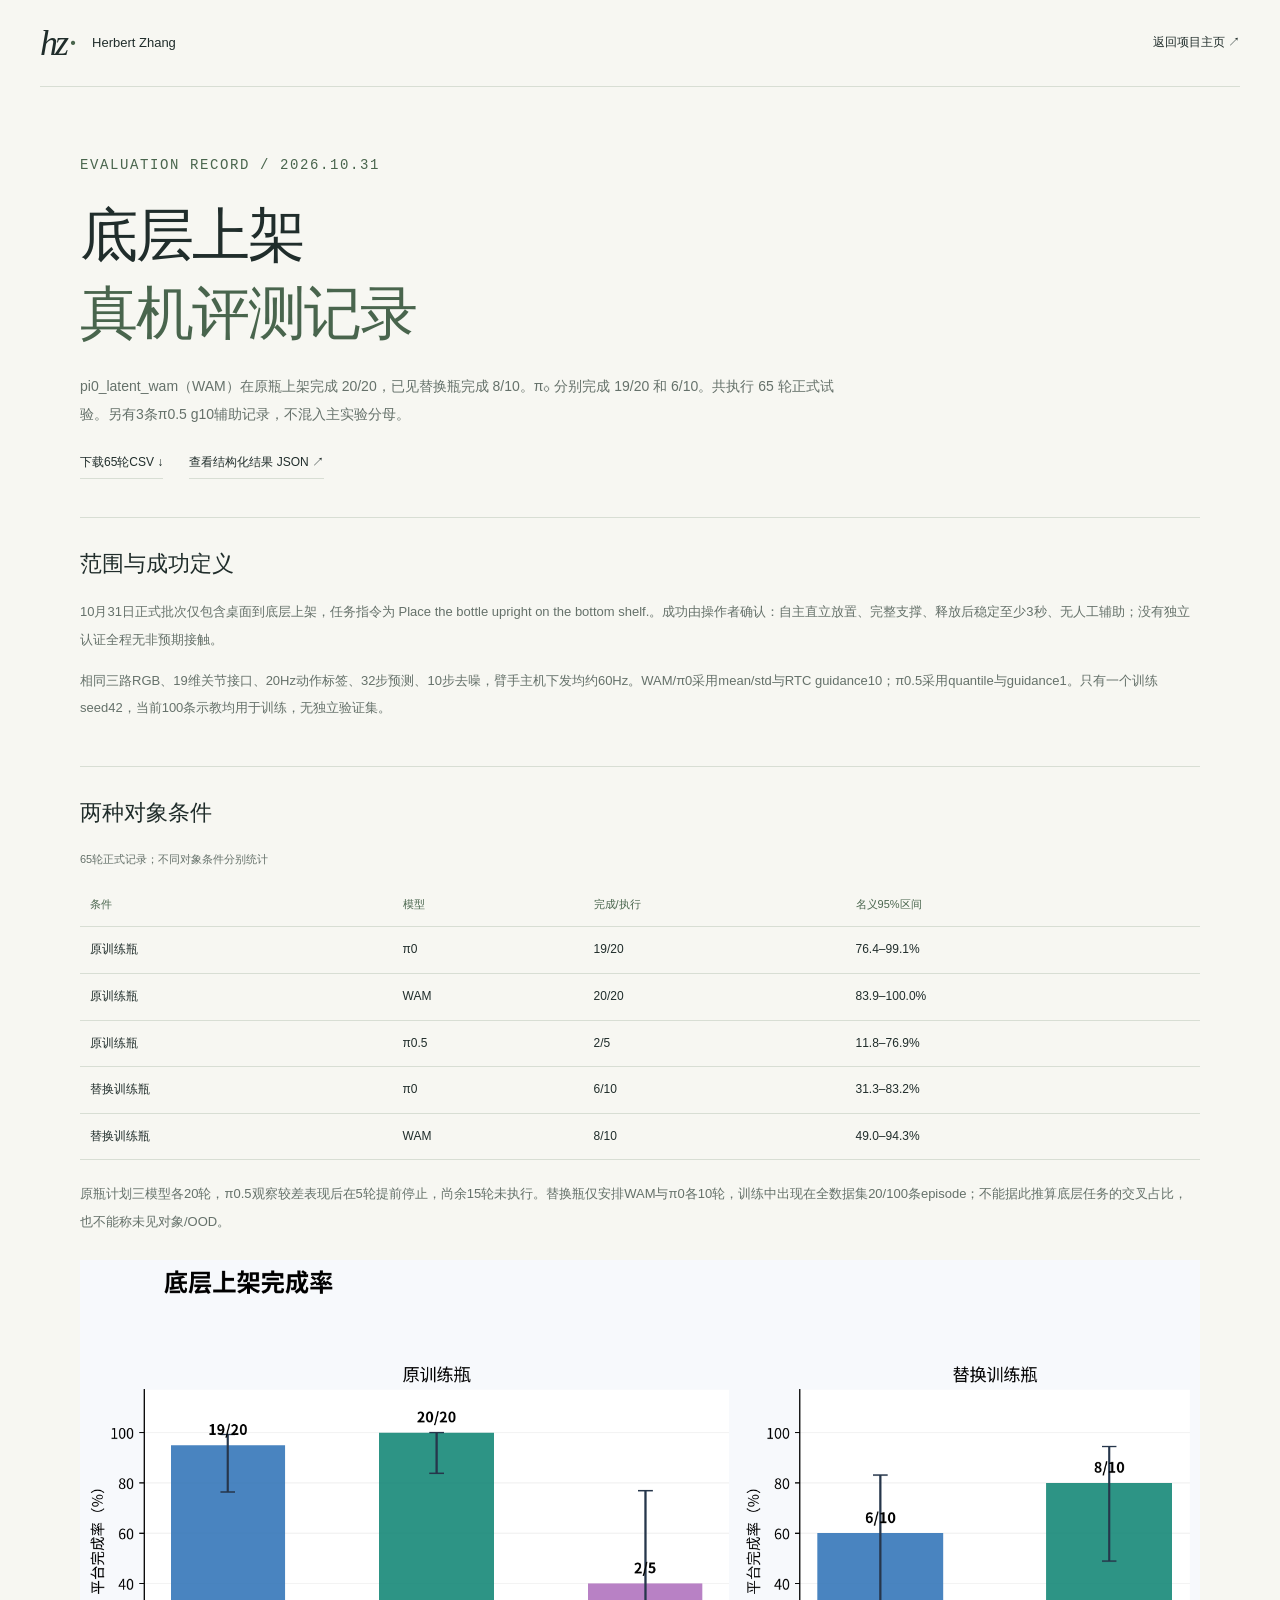
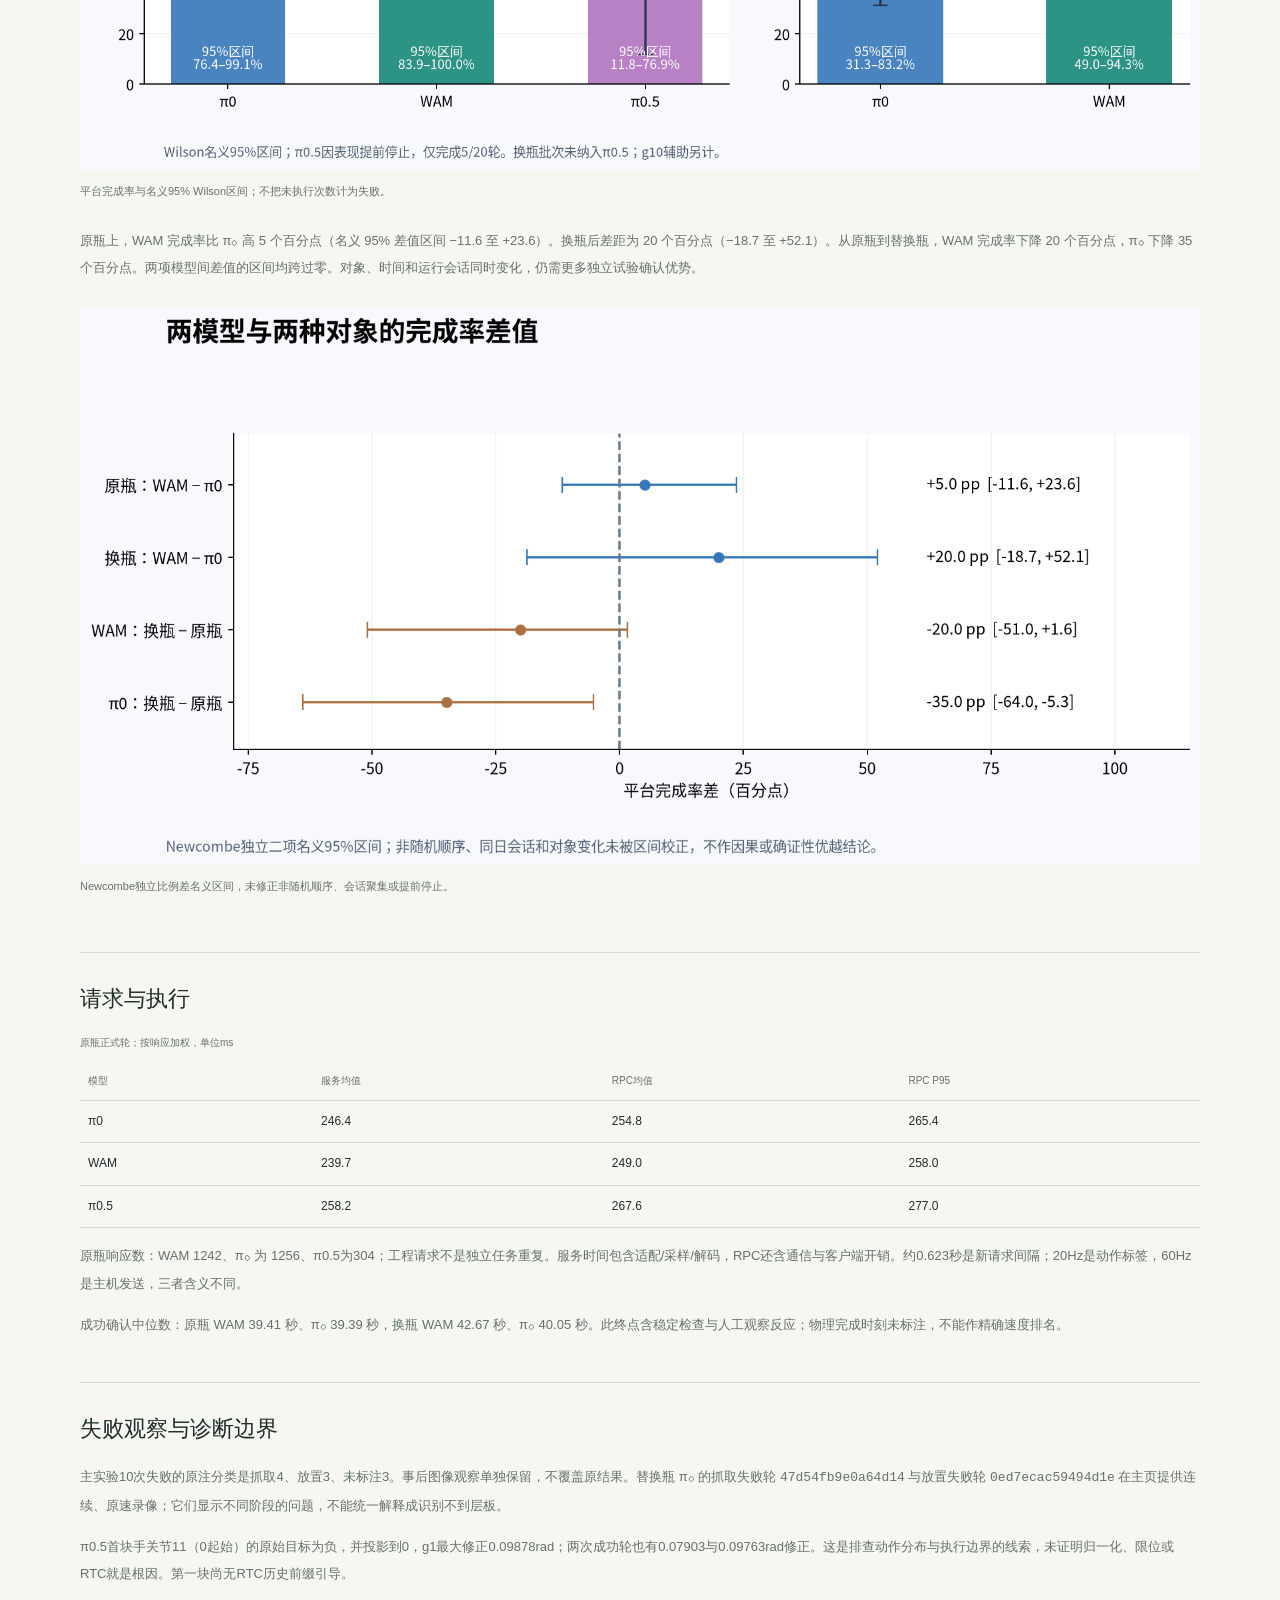
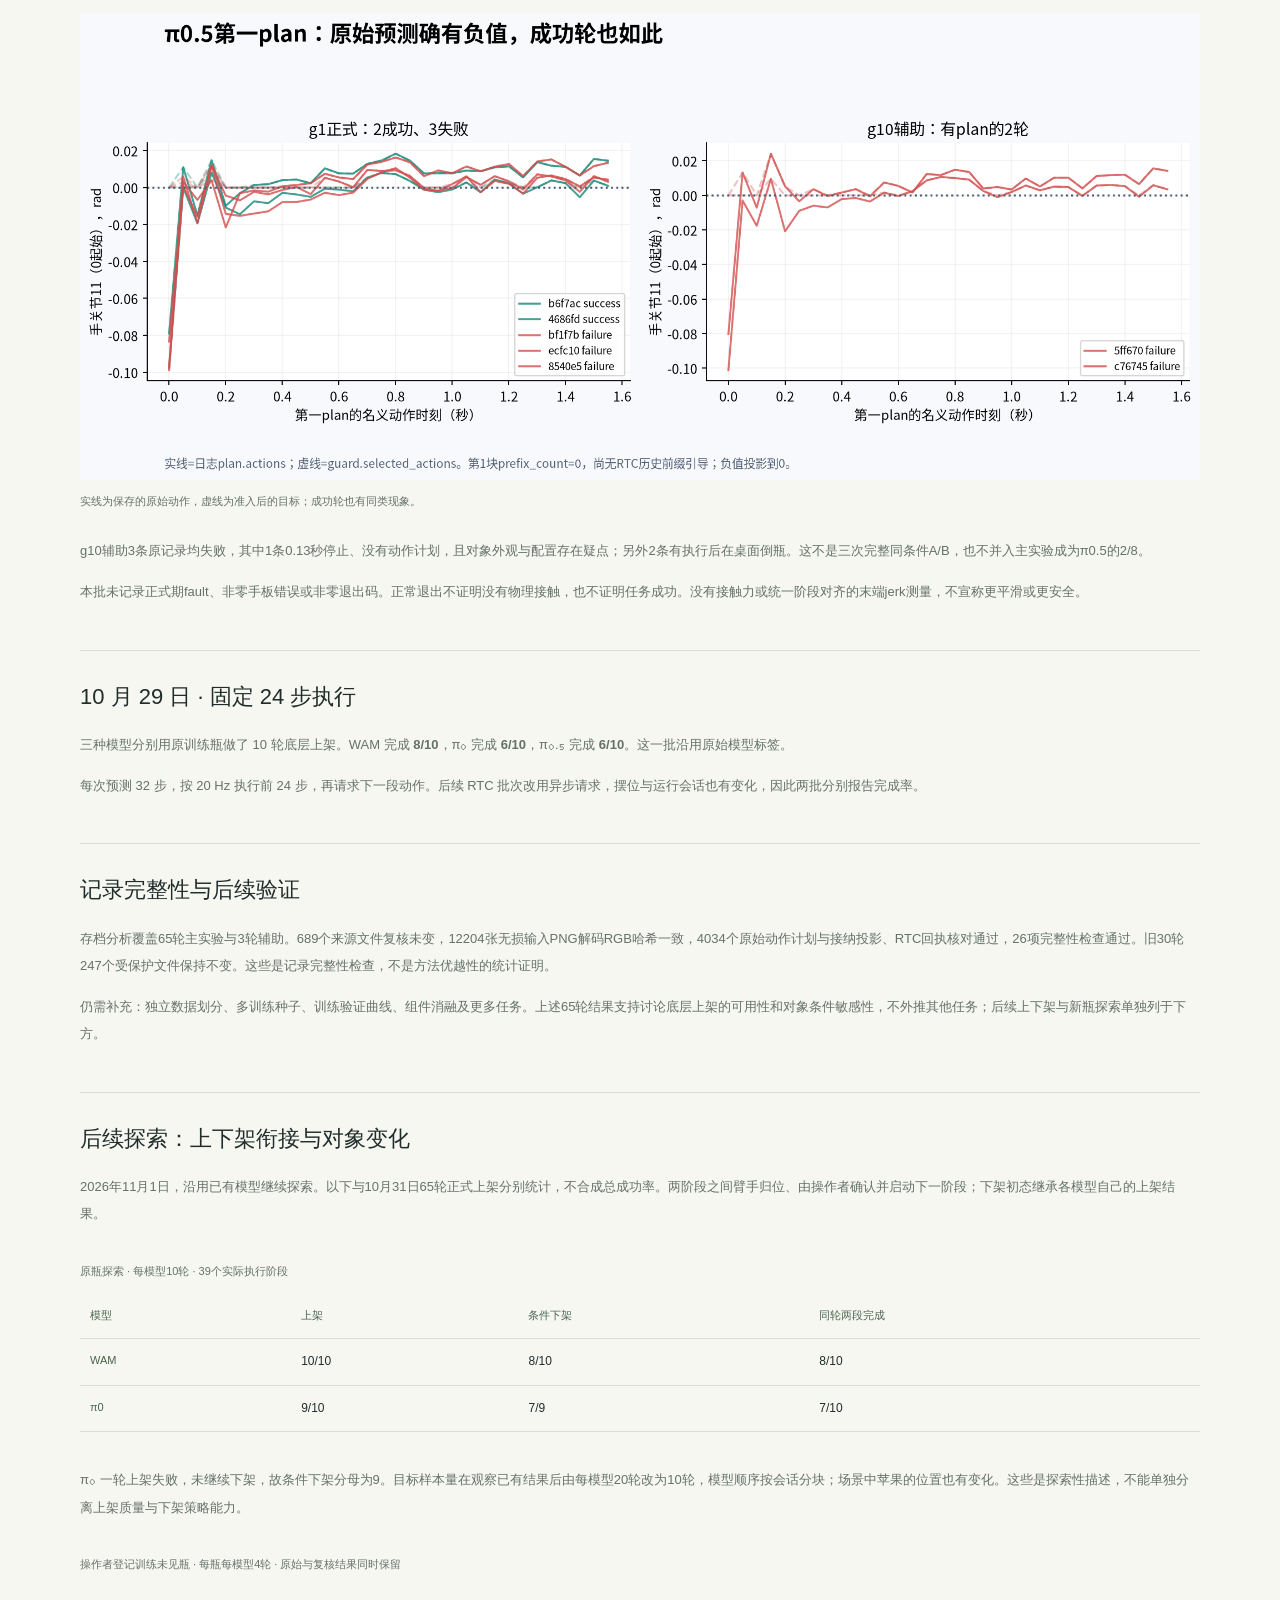
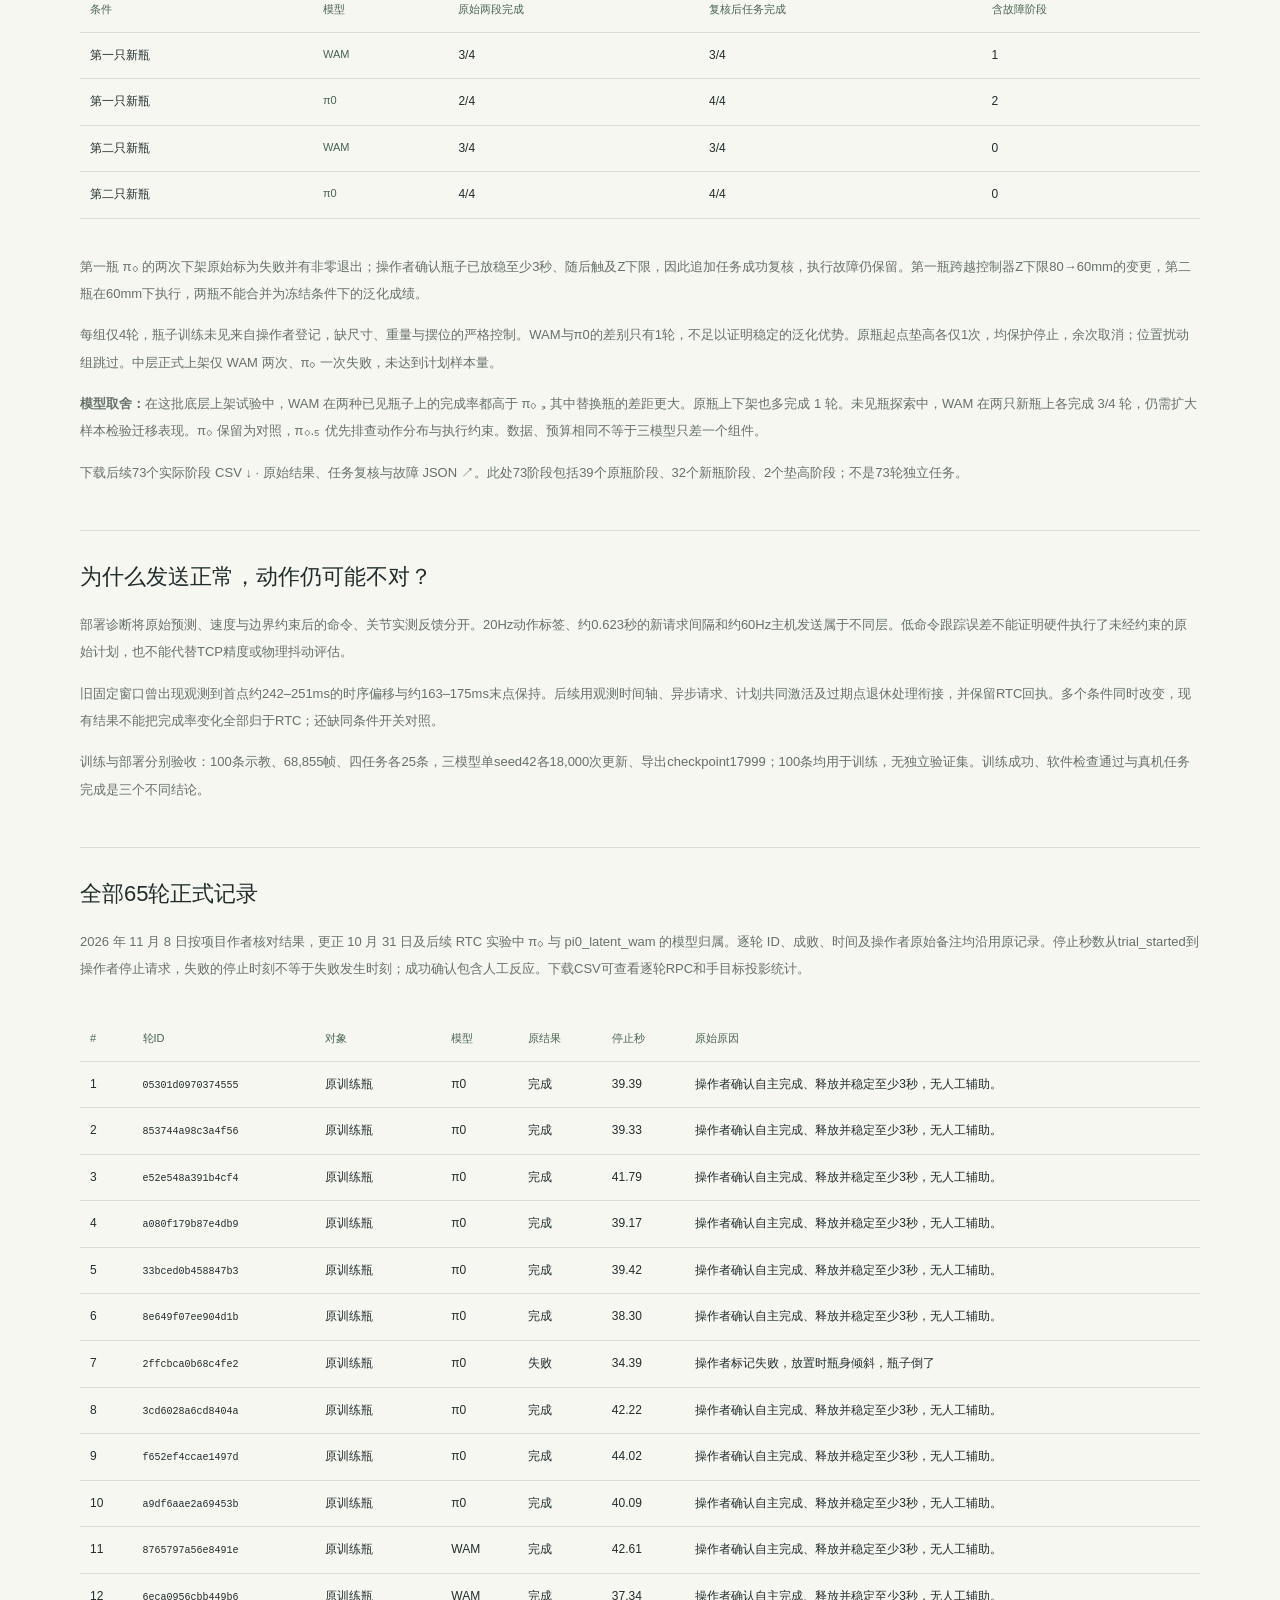
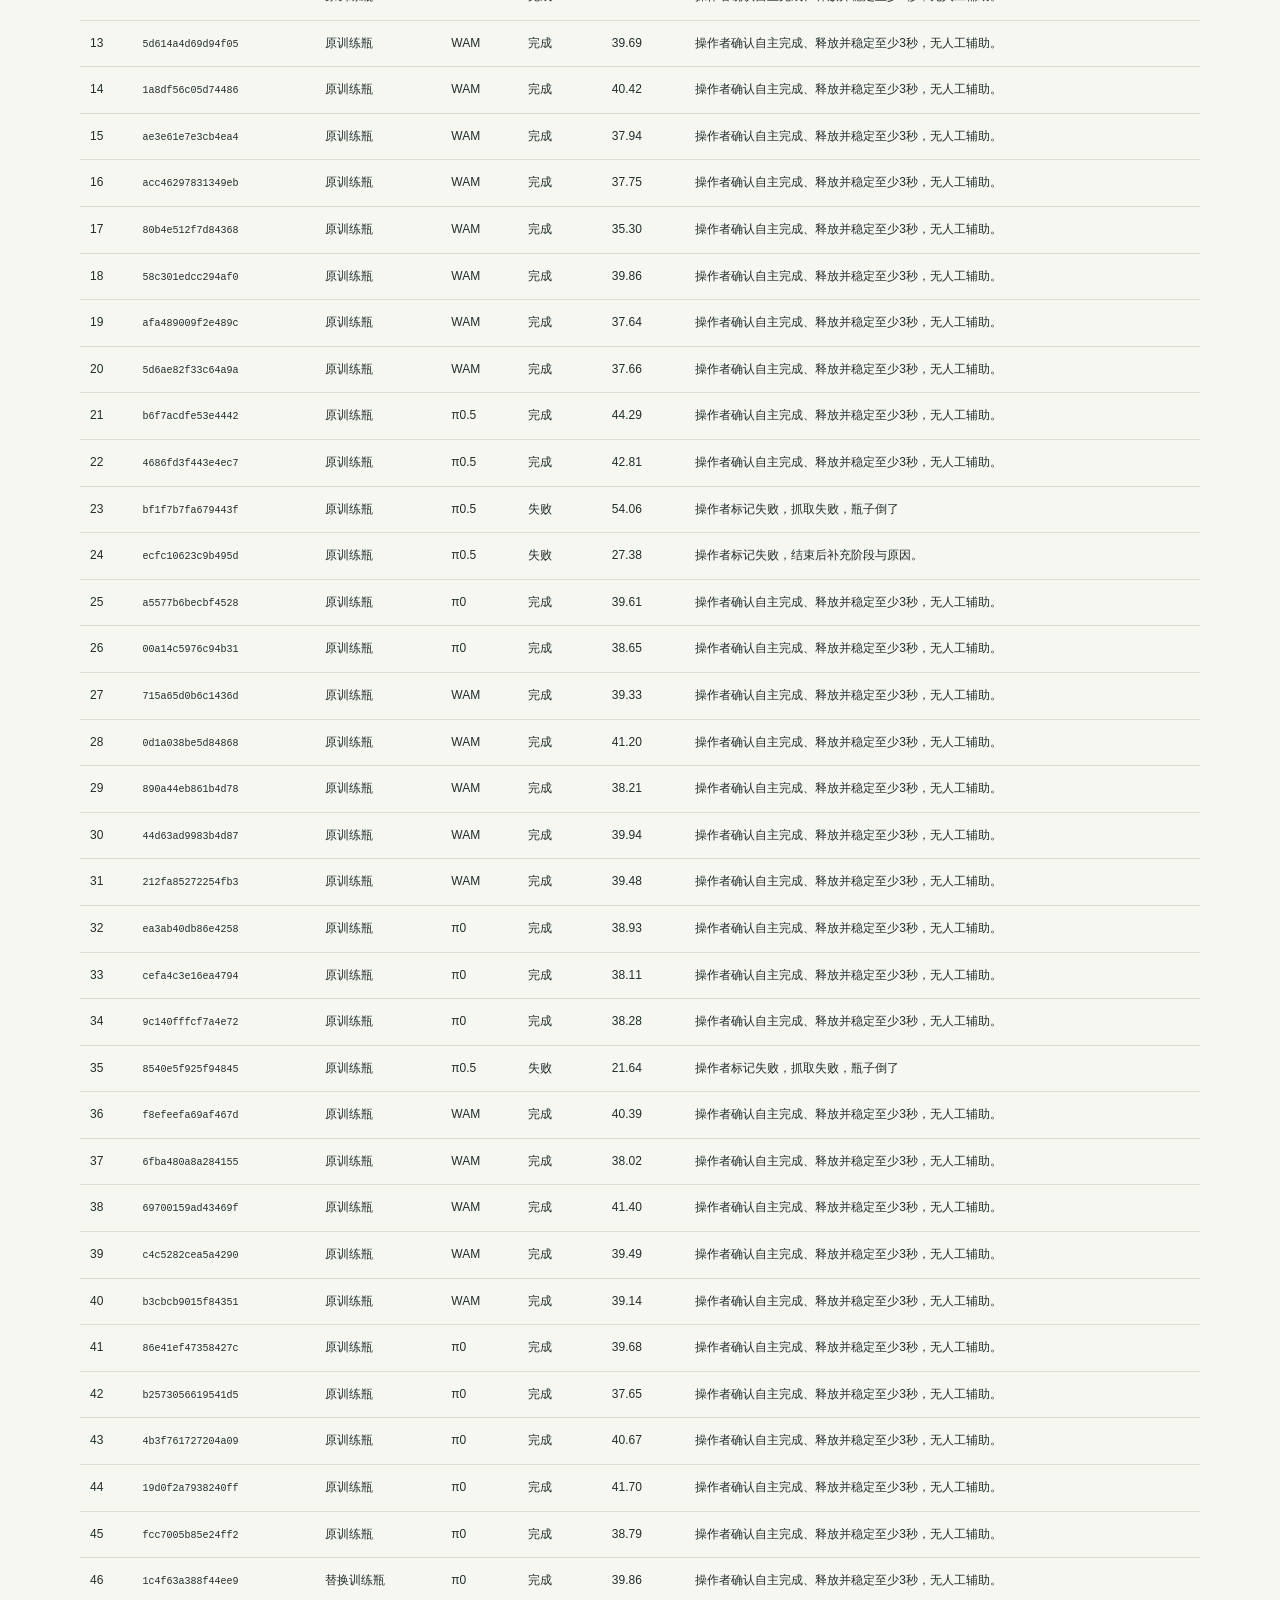
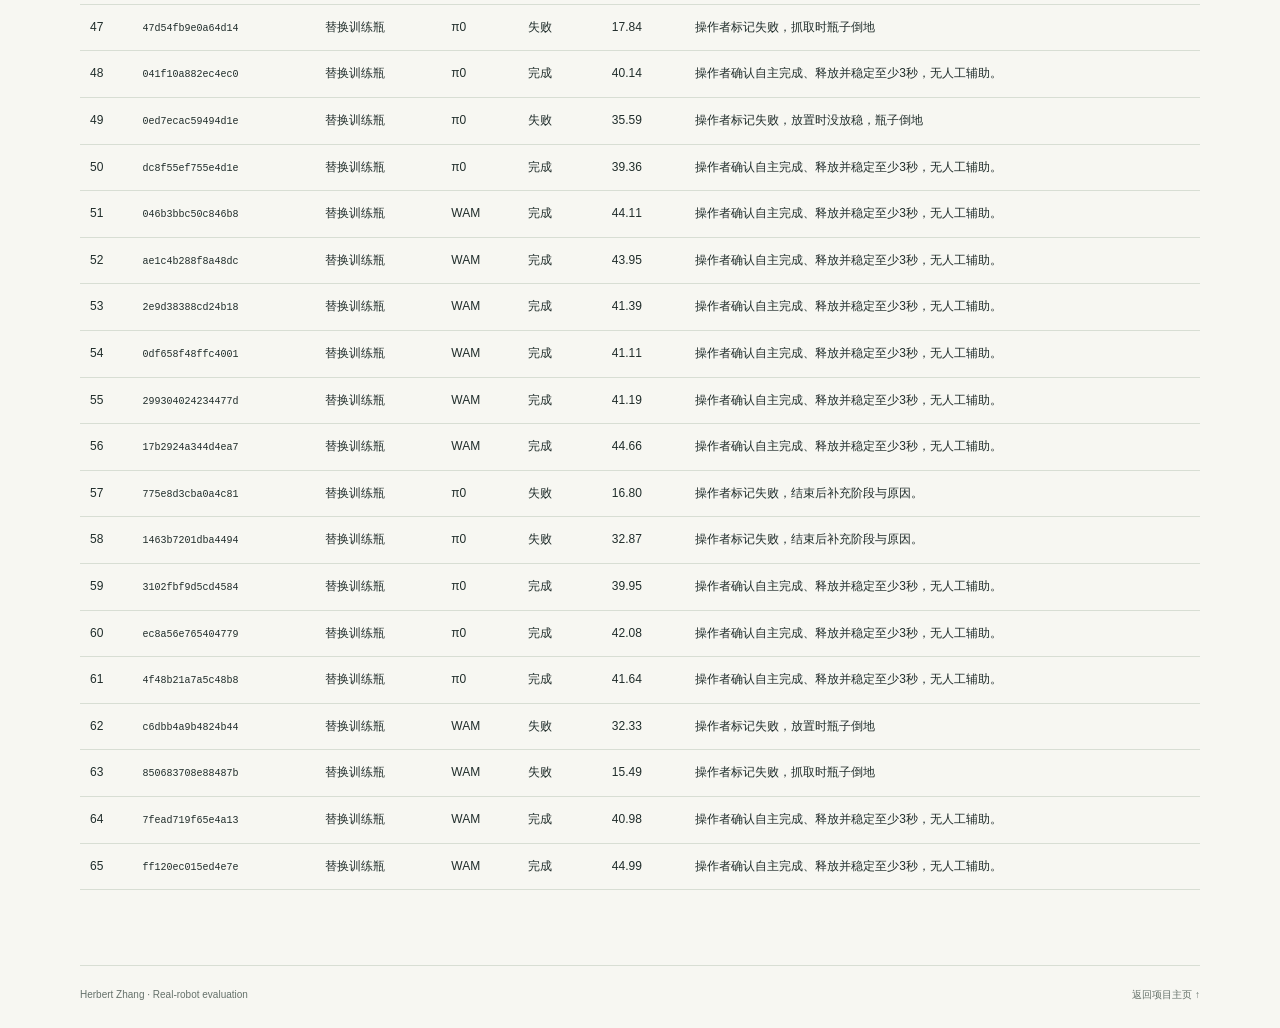
==== commit 09ff5133: "Restore original labels for the fixed-window trials" ====
--- a/wam-evaluation.html
+++ b/wam-evaluation.html
@@ -1 +1 @@
-<!doctype html><html lang="zh-CN"><head><meta charset="utf-8"><meta name="viewport" content="width=device-width,initial-scale=1"><title>真机评测与后续探索 — Herbert Zhang</title><meta name="description" content="WAM、π0与π0.5的65轮底层上架正式评测，含对象条件对照、执行时延及失败诊断边界。"><link rel="stylesheet" href="styles.css"><link rel="stylesheet" href="wam-evaluation.css"><link rel="icon" href="assets/favicon.svg"></head><body class="wam-report"><header class="site-header"><a class="identity" href="index.html#wam-evaluation"><span class="monogram">hz<span>·</span></span><span class="identity-name">Herbert Zhang</span></a><nav><a href="index.html#wam-evaluation">返回项目主页 ↗</a></nav></header><main class="page-width"><div class="wam-report-heading"><p class="eyebrow">EVALUATION RECORD / 2026.10.31</p><h1>底层上架<br><span>真机评测记录</span></h1><p>pi0_latent_wam（WAM）在原瓶上架完成 20/20，已见替换瓶完成 8/10。π₀ 分别完成 19/20 和 6/10。共执行 65 轮正式试验。另有3条π0.5 g10辅助记录，不混入主实验分母。</p><div class="wam-report-links"><a href="assets/wam/evaluation-trials.csv" download>下载65轮CSV ↓</a><a href="assets/wam/evaluation-summary.json">查看结构化结果 JSON ↗</a></div></div><section aria-labelledby="protocol-title"><h2 id="protocol-title">范围与成功定义</h2><p>10月31日正式批次仅包含桌面到底层上架，任务指令为 <span lang="en">Place the bottle upright on the bottom shelf.</span>。成功由操作者确认：自主直立放置、完整支撑、释放后稳定至少3秒、无人工辅助；没有独立认证全程无非预期接触。</p><p>相同三路RGB、19维关节接口、20Hz动作标签、32步预测、10步去噪，臂手主机下发均约60Hz。WAM/π0采用mean/std与RTC guidance10；π0.5采用quantile与guidance1。只有一个训练seed42，当前100条示教均用于训练，无独立验证集。</p></section><section><h2>两种对象条件</h2><table class="wam-record-table"><caption>65轮正式记录；不同对象条件分别统计</caption><thead><tr><th>条件</th><th>模型</th><th>完成/执行</th><th>名义95%区间</th></tr></thead><tbody><tr><td>原训练瓶</td><td>π0</td><td>19/20</td><td>76.4–99.1%</td></tr><tr><td>原训练瓶</td><td>WAM</td><td>20/20</td><td>83.9–100.0%</td></tr><tr><td>原训练瓶</td><td>π0.5</td><td>2/5</td><td>11.8–76.9%</td></tr><tr><td>替换训练瓶</td><td>π0</td><td>6/10</td><td>31.3–83.2%</td></tr><tr><td>替换训练瓶</td><td>WAM</td><td>8/10</td><td>49.0–94.3%</td></tr></tbody></table><p>原瓶计划三模型各20轮，π0.5观察较差表现后在5轮提前停止，尚余15轮未执行。替换瓶仅安排WAM与π0各10轮，训练中出现在全数据集20/100条episode；不能据此推算底层任务的交叉占比，也不能称未见对象/OOD。</p><figure><img src="assets/wam/01_completion.png" alt="原瓶WAM20/20、π0为19/20、π0.5为2/5；换瓶WAM8/10、π0为6/10，并显示Wilson区间" loading="lazy" width="1850" height="840"><figcaption>平台完成率与名义95% Wilson区间；不把未执行次数计为失败。</figcaption></figure><p>原瓶上，WAM 完成率比 π₀ 高 5 个百分点（名义 95% 差值区间 −11.6 至 +23.6）。换瓶后差距为 20 个百分点（−18.7 至 +52.1）。从原瓶到替换瓶，WAM 完成率下降 20 个百分点，π₀ 下降 35 个百分点。两项模型间差值的区间均跨过零。对象、时间和运行会话同时变化，仍需更多独立试验确认优势。</p><figure><img src="assets/wam/02_risk_differences.png" alt="WAM与π0及两种对象条件的完成率差和Newcombe名义区间" loading="lazy"><figcaption>Newcombe独立比例差名义区间，未修正非随机顺序、会话聚集或提前停止。</figcaption></figure></section><section><h2>请求与执行</h2><div class="wam-latency"><table><caption>原瓶正式轮；按响应加权，单位ms</caption><thead><tr><th>模型</th><th>服务均值</th><th>RPC均值</th><th>RPC P95</th></tr></thead><tbody><tr><th scope="row">π0</th><td>246.4</td><td>254.8</td><td>265.4</td></tr><tr><th scope="row">WAM</th><td>239.7</td><td>249.0</td><td>258.0</td></tr><tr><th scope="row">π0.5</th><td>258.2</td><td>267.6</td><td>277.0</td></tr></tbody></table></div><p>原瓶响应数：WAM 1242、π₀ 为 1256、π0.5为304；工程请求不是独立任务重复。服务时间包含适配/采样/解码，RPC还含通信与客户端开销。约0.623秒是新请求间隔；20Hz是动作标签，60Hz是主机发送，三者含义不同。</p><p>成功确认中位数：原瓶 WAM 39.41 秒、π₀ 39.39 秒，换瓶 WAM 42.67 秒、π₀ 40.05 秒。此终点含稳定检查与人工观察反应；物理完成时刻未标注，不能作精确速度排名。</p></section><section id="diagnostics"><h2>失败观察与诊断边界</h2><p>主实验10次失败的原注分类是抓取4、放置3、未标注3。事后图像观察单独保留，不覆盖原结果。替换瓶 π₀ 的抓取失败轮 <code>47d54fb9e0a64d14</code> 与放置失败轮 <code>0ed7ecac59494d1e</code> 在主页提供连续、原速录像；它们显示不同阶段的问题，不能统一解释成识别不到层板。</p><p>π0.5首块手关节11（0起始）的原始目标为负，并投影到0，g1最大修正0.09878rad；两次成功轮也有0.07903与0.09763rad修正。这是排查动作分布与执行边界的线索，未证明归一化、限位或RTC就是根因。第一块尚无RTC历史前缀引导。</p><figure><img src="assets/wam/10_pi05_raw_startup.png" alt="π0.5成功与失败轮都存在启动手关节负目标及投影到0的现象" loading="lazy"><figcaption>实线为保存的原始动作，虚线为准入后的目标；成功轮也有同类现象。</figcaption></figure><p>g10辅助3条原记录均失败，其中1条0.13秒停止、没有动作计划，且对象外观与配置存在疑点；另外2条有执行后在桌面倒瓶。这不是三次完整同条件A/B，也不并入主实验成为π0.5的2/8。</p><p>本批未记录正式期fault、非零手板错误或非零退出码。正常退出不证明没有物理接触，也不证明任务成功。没有接触力或统一阶段对齐的末端jerk测量，不宣称更平滑或更安全。</p></section><section><h2>与旧30轮的关系</h2><p>10月29日旧30轮为 WAM 6/10、π₀ 8/10、π0.5为6/10，单独保留。其固定窗口部署、点位与会话/噪声管理不同，不与本次合并，也不把跨日改善全部归因RTC。WAM相对基线的完成率优势尚未在这些批次稳定复现。</p></section><section><h2>记录完整性与后续验证</h2><p>存档分析覆盖65轮主实验与3轮辅助。689个来源文件复核未变，12204张无损输入PNG解码RGB哈希一致，4034个原始动作计划与接纳投影、RTC回执核对通过，26项完整性检查通过。旧30轮247个受保护文件保持不变。这些是记录完整性检查，不是方法优越性的统计证明。</p><p>仍需补充：独立数据划分、多训练种子、训练验证曲线、组件消融及更多任务。上述65轮结果支持讨论底层上架的可用性和对象条件敏感性，不外推其他任务；后续上下架与新瓶探索单独列于下方。</p></section><section id="followup"><h2>后续探索：上下架衔接与对象变化</h2><p>2026年11月1日，沿用已有模型继续探索。以下与10月31日65轮正式上架分别统计，不合成总成功率。两阶段之间臂手归位、由操作者确认并启动下一阶段；下架初态继承各模型自己的上架结果。</p><div class="wam-record-scroll" role="region" aria-label="原瓶上下架结果" tabindex="0"><table class="wam-record-table"><caption>原瓶探索 · 每模型10轮 · 39个实际执行阶段</caption><thead><tr><th scope="col">模型</th><th scope="col">上架</th><th scope="col">条件下架</th><th scope="col">同轮两段完成</th></tr></thead><tbody><tr><th scope="row">WAM</th><td>10/10</td><td>8/10</td><td>8/10</td></tr><tr><th scope="row">π0</th><td>9/10</td><td>7/9</td><td>7/10</td></tr></tbody></table></div><p>π₀ 一轮上架失败，未继续下架，故条件下架分母为9。目标样本量在观察已有结果后由每模型20轮改为10轮，模型顺序按会话分块；场景中苹果的位置也有变化。这些是探索性描述，不能单独分离上架质量与下架策略能力。</p><div class="wam-record-scroll" role="region" aria-label="新瓶小样本与评分复核" tabindex="0"><table class="wam-record-table"><caption>操作者登记训练未见瓶 · 每瓶每模型4轮 · 原始与复核结果同时保留</caption><thead><tr><th scope="col">条件</th><th scope="col">模型</th><th scope="col">原始两段完成</th><th scope="col">复核后任务完成</th><th scope="col">含故障阶段</th></tr></thead><tbody><tr><td>第一只新瓶</td><th scope="row">WAM</th><td>3/4</td><td>3/4</td><td>1</td></tr><tr><td>第一只新瓶</td><th scope="row">π0</th><td>2/4</td><td>4/4</td><td>2</td></tr><tr><td>第二只新瓶</td><th scope="row">WAM</th><td>3/4</td><td>3/4</td><td>0</td></tr><tr><td>第二只新瓶</td><th scope="row">π0</th><td>4/4</td><td>4/4</td><td>0</td></tr></tbody></table></div><p>第一瓶 π₀ 的两次下架原始标为失败并有非零退出；操作者确认瓶子已放稳至少3秒、随后触及Z下限，因此追加任务成功复核，执行故障仍保留。第一瓶跨越控制器Z下限80→60mm的变更，第二瓶在60mm下执行，两瓶不能合并为冻结条件下的泛化成绩。</p><p>每组仅4轮，瓶子训练未见来自操作者登记，缺尺寸、重量与摆位的严格控制。WAM与π0的差别只有1轮，不足以证明稳定的泛化优势。原瓶起点垫高各仅1次，均保护停止，余次取消；位置扰动组跳过。中层正式上架仅 WAM 两次、π₀ 一次失败，未达到计划样本量。</p><p><strong>模型取舍：</strong>在这批底层上架试验中，WAM 在两种已见瓶子上的完成率都高于 π₀，其中替换瓶的差距更大。原瓶上下架也多完成 1 轮。未见瓶探索中，WAM 在两只新瓶上各完成 3/4 轮，仍需扩大样本检验迁移表现。π₀ 保留为对照，π₀.₅ 优先排查动作分布与执行约束。数据、预算相同不等于三模型只差一个组件。</p><p><a href="assets/wam/followup-stages.csv" download>下载后续73个实际阶段 CSV ↓</a> · <a href="assets/wam/followup-stages.json">原始结果、任务复核与故障 JSON ↗</a>。此处73阶段包括39个原瓶阶段、32个新瓶阶段、2个垫高阶段；不是73轮独立任务。</p></section><section id="engineering"><h2>为什么发送正常，动作仍可能不对？</h2><p>部署诊断将原始预测、速度与边界约束后的命令、关节实测反馈分开。20Hz动作标签、约0.623秒的新请求间隔和约60Hz主机发送属于不同层。低命令跟踪误差不能证明硬件执行了未经约束的原始计划，也不能代替TCP精度或物理抖动评估。</p><p>旧固定窗口曾出现观测到首点约242–251ms的时序偏移与约163–175ms末点保持。后续用观测时间轴、异步请求、计划共同激活及过期点退休处理衔接，并保留RTC回执。多个条件同时改变，现有结果不能把完成率变化全部归于RTC；还缺同条件开关对照。</p><p>训练与部署分别验收：100条示教、68,855帧、四任务各25条，三模型单seed42各18,000次更新、导出checkpoint17999；100条均用于训练，无独立验证集。训练成功、软件检查通过与真机任务完成是三个不同结论。</p></section><section id="records"><h2>全部65轮正式记录</h2><p>2026 年 11 月 8 日按项目作者核对结果，更正 π₀ 与 pi0_latent_wam 的模型归属。逐轮 ID、成败、时间及操作者原始备注均沿用原记录。停止秒数从trial_started到操作者停止请求，失败的停止时刻不等于失败发生时刻；成功确认包含人工反应。下载CSV可查看逐轮RPC和手目标投影统计。</p><div class="wam-record-scroll"><table class="wam-record-table"><thead><tr><th>#</th><th>轮ID</th><th>对象</th><th>模型</th><th>原结果</th><th>停止秒</th><th>原始原因</th></tr></thead><tbody><tr><td>1</td><td><code>05301d0970374555</code></td><td>原训练瓶</td><td>π0</td><td>完成</td><td>39.39</td><td>操作者确认自主完成、释放并稳定至少3秒，无人工辅助。</td></tr><tr><td>2</td><td><code>853744a98c3a4f56</code></td><td>原训练瓶</td><td>π0</td><td>完成</td><td>39.33</td><td>操作者确认自主完成、释放并稳定至少3秒，无人工辅助。</td></tr><tr><td>3</td><td><code>e52e548a391b4cf4</code></td><td>原训练瓶</td><td>π0</td><td>完成</td><td>41.79</td><td>操作者确认自主完成、释放并稳定至少3秒，无人工辅助。</td></tr><tr><td>4</td><td><code>a080f179b87e4db9</code></td><td>原训练瓶</td><td>π0</td><td>完成</td><td>39.17</td><td>操作者确认自主完成、释放并稳定至少3秒，无人工辅助。</td></tr><tr><td>5</td><td><code>33bced0b458847b3</code></td><td>原训练瓶</td><td>π0</td><td>完成</td><td>39.42</td><td>操作者确认自主完成、释放并稳定至少3秒，无人工辅助。</td></tr><tr><td>6</td><td><code>8e649f07ee904d1b</code></td><td>原训练瓶</td><td>π0</td><td>完成</td><td>38.30</td><td>操作者确认自主完成、释放并稳定至少3秒，无人工辅助。</td></tr><tr><td>7</td><td><code>2ffcbca0b68c4fe2</code></td><td>原训练瓶</td><td>π0</td><td>失败</td><td>34.39</td><td>操作者标记失败，放置时瓶身倾斜，瓶子倒了</td></tr><tr><td>8</td><td><code>3cd6028a6cd8404a</code></td><td>原训练瓶</td><td>π0</td><td>完成</td><td>42.22</td><td>操作者确认自主完成、释放并稳定至少3秒，无人工辅助。</td></tr><tr><td>9</td><td><code>f652ef4ccae1497d</code></td><td>原训练瓶</td><td>π0</td><td>完成</td><td>44.02</td><td>操作者确认自主完成、释放并稳定至少3秒，无人工辅助。</td></tr><tr><td>10</td><td><code>a9df6aae2a69453b</code></td><td>原训练瓶</td><td>π0</td><td>完成</td><td>40.09</td><td>操作者确认自主完成、释放并稳定至少3秒，无人工辅助。</td></tr><tr><td>11</td><td><code>8765797a56e8491e</code></td><td>原训练瓶</td><td>WAM</td><td>完成</td><td>42.61</td><td>操作者确认自主完成、释放并稳定至少3秒，无人工辅助。</td></tr><tr><td>12</td><td><code>6eca0956cbb449b6</code></td><td>原训练瓶</td><td>WAM</td><td>完成</td><td>37.34</td><td>操作者确认自主完成、释放并稳定至少3秒，无人工辅助。</td></tr><tr><td>13</td><td><code>5d614a4d69d94f05</code></td><td>原训练瓶</td><td>WAM</td><td>完成</td><td>39.69</td><td>操作者确认自主完成、释放并稳定至少3秒，无人工辅助。</td></tr><tr><td>14</td><td><code>1a8df56c05d74486</code></td><td>原训练瓶</td><td>WAM</td><td>完成</td><td>40.42</td><td>操作者确认自主完成、释放并稳定至少3秒，无人工辅助。</td></tr><tr><td>15</td><td><code>ae3e61e7e3cb4ea4</code></td><td>原训练瓶</td><td>WAM</td><td>完成</td><td>37.94</td><td>操作者确认自主完成、释放并稳定至少3秒，无人工辅助。</td></tr><tr><td>16</td><td><code>acc46297831349eb</code></td><td>原训练瓶</td><td>WAM</td><td>完成</td><td>37.75</td><td>操作者确认自主完成、释放并稳定至少3秒，无人工辅助。</td></tr><tr><td>17</td><td><code>80b4e512f7d84368</code></td><td>原训练瓶</td><td>WAM</td><td>完成</td><td>35.30</td><td>操作者确认自主完成、释放并稳定至少3秒，无人工辅助。</td></tr><tr><td>18</td><td><code>58c301edcc294af0</code></td><td>原训练瓶</td><td>WAM</td><td>完成</td><td>39.86</td><td>操作者确认自主完成、释放并稳定至少3秒，无人工辅助。</td></tr><tr><td>19</td><td><code>afa489009f2e489c</code></td><td>原训练瓶</td><td>WAM</td><td>完成</td><td>37.64</td><td>操作者确认自主完成、释放并稳定至少3秒，无人工辅助。</td></tr><tr><td>20</td><td><code>5d6ae82f33c64a9a</code></td><td>原训练瓶</td><td>WAM</td><td>完成</td><td>37.66</td><td>操作者确认自主完成、释放并稳定至少3秒，无人工辅助。</td></tr><tr><td>21</td><td><code>b6f7acdfe53e4442</code></td><td>原训练瓶</td><td>π0.5</td><td>完成</td><td>44.29</td><td>操作者确认自主完成、释放并稳定至少3秒，无人工辅助。</td></tr><tr><td>22</td><td><code>4686fd3f443e4ec7</code></td><td>原训练瓶</td><td>π0.5</td><td>完成</td><td>42.81</td><td>操作者确认自主完成、释放并稳定至少3秒，无人工辅助。</td></tr><tr><td>23</td><td><code>bf1f7b7fa679443f</code></td><td>原训练瓶</td><td>π0.5</td><td>失败</td><td>54.06</td><td>操作者标记失败，抓取失败，瓶子倒了</td></tr><tr><td>24</td><td><code>ecfc10623c9b495d</code></td><td>原训练瓶</td><td>π0.5</td><td>失败</td><td>27.38</td><td>操作者标记失败，结束后补充阶段与原因。</td></tr><tr><td>25</td><td><code>a5577b6becbf4528</code></td><td>原训练瓶</td><td>π0</td><td>完成</td><td>39.61</td><td>操作者确认自主完成、释放并稳定至少3秒，无人工辅助。</td></tr><tr><td>26</td><td><code>00a14c5976c94b31</code></td><td>原训练瓶</td><td>π0</td><td>完成</td><td>38.65</td><td>操作者确认自主完成、释放并稳定至少3秒，无人工辅助。</td></tr><tr><td>27</td><td><code>715a65d0b6c1436d</code></td><td>原训练瓶</td><td>WAM</td><td>完成</td><td>39.33</td><td>操作者确认自主完成、释放并稳定至少3秒，无人工辅助。</td></tr><tr><td>28</td><td><code>0d1a038be5d84868</code></td><td>原训练瓶</td><td>WAM</td><td>完成</td><td>41.20</td><td>操作者确认自主完成、释放并稳定至少3秒，无人工辅助。</td></tr><tr><td>29</td><td><code>890a44eb861b4d78</code></td><td>原训练瓶</td><td>WAM</td><td>完成</td><td>38.21</td><td>操作者确认自主完成、释放并稳定至少3秒，无人工辅助。</td></tr><tr><td>30</td><td><code>44d63ad9983b4d87</code></td><td>原训练瓶</td><td>WAM</td><td>完成</td><td>39.94</td><td>操作者确认自主完成、释放并稳定至少3秒，无人工辅助。</td></tr><tr><td>31</td><td><code>212fa85272254fb3</code></td><td>原训练瓶</td><td>WAM</td><td>完成</td><td>39.48</td><td>操作者确认自主完成、释放并稳定至少3秒，无人工辅助。</td></tr><tr><td>32</td><td><code>ea3ab40db86e4258</code></td><td>原训练瓶</td><td>π0</td><td>完成</td><td>38.93</td><td>操作者确认自主完成、释放并稳定至少3秒，无人工辅助。</td></tr><tr><td>33</td><td><code>cefa4c3e16ea4794</code></td><td>原训练瓶</td><td>π0</td><td>完成</td><td>38.11</td><td>操作者确认自主完成、释放并稳定至少3秒，无人工辅助。</td></tr><tr><td>34</td><td><code>9c140fffcf7a4e72</code></td><td>原训练瓶</td><td>π0</td><td>完成</td><td>38.28</td><td>操作者确认自主完成、释放并稳定至少3秒，无人工辅助。</td></tr><tr><td>35</td><td><code>8540e5f925f94845</code></td><td>原训练瓶</td><td>π0.5</td><td>失败</td><td>21.64</td><td>操作者标记失败，抓取失败，瓶子倒了</td></tr><tr><td>36</td><td><code>f8efeefa69af467d</code></td><td>原训练瓶</td><td>WAM</td><td>完成</td><td>40.39</td><td>操作者确认自主完成、释放并稳定至少3秒，无人工辅助。</td></tr><tr><td>37</td><td><code>6fba480a8a284155</code></td><td>原训练瓶</td><td>WAM</td><td>完成</td><td>38.02</td><td>操作者确认自主完成、释放并稳定至少3秒，无人工辅助。</td></tr><tr><td>38</td><td><code>69700159ad43469f</code></td><td>原训练瓶</td><td>WAM</td><td>完成</td><td>41.40</td><td>操作者确认自主完成、释放并稳定至少3秒，无人工辅助。</td></tr><tr><td>39</td><td><code>c4c5282cea5a4290</code></td><td>原训练瓶</td><td>WAM</td><td>完成</td><td>39.49</td><td>操作者确认自主完成、释放并稳定至少3秒，无人工辅助。</td></tr><tr><td>40</td><td><code>b3cbcb9015f84351</code></td><td>原训练瓶</td><td>WAM</td><td>完成</td><td>39.14</td><td>操作者确认自主完成、释放并稳定至少3秒，无人工辅助。</td></tr><tr><td>41</td><td><code>86e41ef47358427c</code></td><td>原训练瓶</td><td>π0</td><td>完成</td><td>39.68</td><td>操作者确认自主完成、释放并稳定至少3秒，无人工辅助。</td></tr><tr><td>42</td><td><code>b2573056619541d5</code></td><td>原训练瓶</td><td>π0</td><td>完成</td><td>37.65</td><td>操作者确认自主完成、释放并稳定至少3秒，无人工辅助。</td></tr><tr><td>43</td><td><code>4b3f761727204a09</code></td><td>原训练瓶</td><td>π0</td><td>完成</td><td>40.67</td><td>操作者确认自主完成、释放并稳定至少3秒，无人工辅助。</td></tr><tr><td>44</td><td><code>19d0f2a7938240ff</code></td><td>原训练瓶</td><td>π0</td><td>完成</td><td>41.70</td><td>操作者确认自主完成、释放并稳定至少3秒，无人工辅助。</td></tr><tr><td>45</td><td><code>fcc7005b85e24ff2</code></td><td>原训练瓶</td><td>π0</td><td>完成</td><td>38.79</td><td>操作者确认自主完成、释放并稳定至少3秒，无人工辅助。</td></tr><tr><td>46</td><td><code>1c4f63a388f44ee9</code></td><td>替换训练瓶</td><td>π0</td><td>完成</td><td>39.86</td><td>操作者确认自主完成、释放并稳定至少3秒，无人工辅助。</td></tr><tr><td>47</td><td><code>47d54fb9e0a64d14</code></td><td>替换训练瓶</td><td>π0</td><td>失败</td><td>17.84</td><td>操作者标记失败，抓取时瓶子倒地</td></tr><tr><td>48</td><td><code>041f10a882ec4ec0</code></td><td>替换训练瓶</td><td>π0</td><td>完成</td><td>40.14</td><td>操作者确认自主完成、释放并稳定至少3秒，无人工辅助。</td></tr><tr><td>49</td><td><code>0ed7ecac59494d1e</code></td><td>替换训练瓶</td><td>π0</td><td>失败</td><td>35.59</td><td>操作者标记失败，放置时没放稳，瓶子倒地</td></tr><tr><td>50</td><td><code>dc8f55ef755e4d1e</code></td><td>替换训练瓶</td><td>π0</td><td>完成</td><td>39.36</td><td>操作者确认自主完成、释放并稳定至少3秒，无人工辅助。</td></tr><tr><td>51</td><td><code>046b3bbc50c846b8</code></td><td>替换训练瓶</td><td>WAM</td><td>完成</td><td>44.11</td><td>操作者确认自主完成、释放并稳定至少3秒，无人工辅助。</td></tr><tr><td>52</td><td><code>ae1c4b288f8a48dc</code></td><td>替换训练瓶</td><td>WAM</td><td>完成</td><td>43.95</td><td>操作者确认自主完成、释放并稳定至少3秒，无人工辅助。</td></tr><tr><td>53</td><td><code>2e9d38388cd24b18</code></td><td>替换训练瓶</td><td>WAM</td><td>完成</td><td>41.39</td><td>操作者确认自主完成、释放并稳定至少3秒，无人工辅助。</td></tr><tr><td>54</td><td><code>0df658f48ffc4001</code></td><td>替换训练瓶</td><td>WAM</td><td>完成</td><td>41.11</td><td>操作者确认自主完成、释放并稳定至少3秒，无人工辅助。</td></tr><tr><td>55</td><td><code>299304024234477d</code></td><td>替换训练瓶</td><td>WAM</td><td>完成</td><td>41.19</td><td>操作者确认自主完成、释放并稳定至少3秒，无人工辅助。</td></tr><tr><td>56</td><td><code>17b2924a344d4ea7</code></td><td>替换训练瓶</td><td>WAM</td><td>完成</td><td>44.66</td><td>操作者确认自主完成、释放并稳定至少3秒，无人工辅助。</td></tr><tr><td>57</td><td><code>775e8d3cba0a4c81</code></td><td>替换训练瓶</td><td>π0</td><td>失败</td><td>16.80</td><td>操作者标记失败，结束后补充阶段与原因。</td></tr><tr><td>58</td><td><code>1463b7201dba4494</code></td><td>替换训练瓶</td><td>π0</td><td>失败</td><td>32.87</td><td>操作者标记失败，结束后补充阶段与原因。</td></tr><tr><td>59</td><td><code>3102fbf9d5cd4584</code></td><td>替换训练瓶</td><td>π0</td><td>完成</td><td>39.95</td><td>操作者确认自主完成、释放并稳定至少3秒，无人工辅助。</td></tr><tr><td>60</td><td><code>ec8a56e765404779</code></td><td>替换训练瓶</td><td>π0</td><td>完成</td><td>42.08</td><td>操作者确认自主完成、释放并稳定至少3秒，无人工辅助。</td></tr><tr><td>61</td><td><code>4f48b21a7a5c48b8</code></td><td>替换训练瓶</td><td>π0</td><td>完成</td><td>41.64</td><td>操作者确认自主完成、释放并稳定至少3秒，无人工辅助。</td></tr><tr><td>62</td><td><code>c6dbb4a9b4824b44</code></td><td>替换训练瓶</td><td>WAM</td><td>失败</td><td>32.33</td><td>操作者标记失败，放置时瓶子倒地</td></tr><tr><td>63</td><td><code>850683708e88487b</code></td><td>替换训练瓶</td><td>WAM</td><td>失败</td><td>15.49</td><td>操作者标记失败，抓取时瓶子倒地</td></tr><tr><td>64</td><td><code>7fead719f65e4a13</code></td><td>替换训练瓶</td><td>WAM</td><td>完成</td><td>40.98</td><td>操作者确认自主完成、释放并稳定至少3秒，无人工辅助。</td></tr><tr><td>65</td><td><code>ff120ec015ed4e7e</code></td><td>替换训练瓶</td><td>WAM</td><td>完成</td><td>44.99</td><td>操作者确认自主完成、释放并稳定至少3秒，无人工辅助。</td></tr></tbody></table></div></section></main><footer class="site-footer page-width"><span>Herbert Zhang · Real-robot evaluation</span><a href="index.html#wam-evaluation">返回项目主页 ↑</a></footer></body></html>+<!doctype html><html lang="zh-CN"><head><meta charset="utf-8"><meta name="viewport" content="width=device-width,initial-scale=1"><title>真机评测与后续探索 — Herbert Zhang</title><meta name="description" content="WAM、π0与π0.5的65轮底层上架正式评测，含对象条件对照、执行时延及失败诊断边界。"><link rel="stylesheet" href="styles.css"><link rel="stylesheet" href="wam-evaluation.css"><link rel="icon" href="assets/favicon.svg"></head><body class="wam-report"><header class="site-header"><a class="identity" href="index.html#wam-evaluation"><span class="monogram">hz<span>·</span></span><span class="identity-name">Herbert Zhang</span></a><nav><a href="index.html#wam-evaluation">返回项目主页 ↗</a></nav></header><main class="page-width"><div class="wam-report-heading"><p class="eyebrow">EVALUATION RECORD / 2026.10.31</p><h1>底层上架<br><span>真机评测记录</span></h1><p>pi0_latent_wam（WAM）在原瓶上架完成 20/20，已见替换瓶完成 8/10。π₀ 分别完成 19/20 和 6/10。共执行 65 轮正式试验。另有3条π0.5 g10辅助记录，不混入主实验分母。</p><div class="wam-report-links"><a href="assets/wam/evaluation-trials.csv" download>下载65轮CSV ↓</a><a href="assets/wam/evaluation-summary.json">查看结构化结果 JSON ↗</a></div></div><section aria-labelledby="protocol-title"><h2 id="protocol-title">范围与成功定义</h2><p>10月31日正式批次仅包含桌面到底层上架，任务指令为 <span lang="en">Place the bottle upright on the bottom shelf.</span>。成功由操作者确认：自主直立放置、完整支撑、释放后稳定至少3秒、无人工辅助；没有独立认证全程无非预期接触。</p><p>相同三路RGB、19维关节接口、20Hz动作标签、32步预测、10步去噪，臂手主机下发均约60Hz。WAM/π0采用mean/std与RTC guidance10；π0.5采用quantile与guidance1。只有一个训练seed42，当前100条示教均用于训练，无独立验证集。</p></section><section><h2>两种对象条件</h2><table class="wam-record-table"><caption>65轮正式记录；不同对象条件分别统计</caption><thead><tr><th>条件</th><th>模型</th><th>完成/执行</th><th>名义95%区间</th></tr></thead><tbody><tr><td>原训练瓶</td><td>π0</td><td>19/20</td><td>76.4–99.1%</td></tr><tr><td>原训练瓶</td><td>WAM</td><td>20/20</td><td>83.9–100.0%</td></tr><tr><td>原训练瓶</td><td>π0.5</td><td>2/5</td><td>11.8–76.9%</td></tr><tr><td>替换训练瓶</td><td>π0</td><td>6/10</td><td>31.3–83.2%</td></tr><tr><td>替换训练瓶</td><td>WAM</td><td>8/10</td><td>49.0–94.3%</td></tr></tbody></table><p>原瓶计划三模型各20轮，π0.5观察较差表现后在5轮提前停止，尚余15轮未执行。替换瓶仅安排WAM与π0各10轮，训练中出现在全数据集20/100条episode；不能据此推算底层任务的交叉占比，也不能称未见对象/OOD。</p><figure><img src="assets/wam/01_completion.png" alt="原瓶WAM20/20、π0为19/20、π0.5为2/5；换瓶WAM8/10、π0为6/10，并显示Wilson区间" loading="lazy" width="1850" height="840"><figcaption>平台完成率与名义95% Wilson区间；不把未执行次数计为失败。</figcaption></figure><p>原瓶上，WAM 完成率比 π₀ 高 5 个百分点（名义 95% 差值区间 −11.6 至 +23.6）。换瓶后差距为 20 个百分点（−18.7 至 +52.1）。从原瓶到替换瓶，WAM 完成率下降 20 个百分点，π₀ 下降 35 个百分点。两项模型间差值的区间均跨过零。对象、时间和运行会话同时变化，仍需更多独立试验确认优势。</p><figure><img src="assets/wam/02_risk_differences.png" alt="WAM与π0及两种对象条件的完成率差和Newcombe名义区间" loading="lazy"><figcaption>Newcombe独立比例差名义区间，未修正非随机顺序、会话聚集或提前停止。</figcaption></figure></section><section><h2>请求与执行</h2><div class="wam-latency"><table><caption>原瓶正式轮；按响应加权，单位ms</caption><thead><tr><th>模型</th><th>服务均值</th><th>RPC均值</th><th>RPC P95</th></tr></thead><tbody><tr><th scope="row">π0</th><td>246.4</td><td>254.8</td><td>265.4</td></tr><tr><th scope="row">WAM</th><td>239.7</td><td>249.0</td><td>258.0</td></tr><tr><th scope="row">π0.5</th><td>258.2</td><td>267.6</td><td>277.0</td></tr></tbody></table></div><p>原瓶响应数：WAM 1242、π₀ 为 1256、π0.5为304；工程请求不是独立任务重复。服务时间包含适配/采样/解码，RPC还含通信与客户端开销。约0.623秒是新请求间隔；20Hz是动作标签，60Hz是主机发送，三者含义不同。</p><p>成功确认中位数：原瓶 WAM 39.41 秒、π₀ 39.39 秒，换瓶 WAM 42.67 秒、π₀ 40.05 秒。此终点含稳定检查与人工观察反应；物理完成时刻未标注，不能作精确速度排名。</p></section><section id="diagnostics"><h2>失败观察与诊断边界</h2><p>主实验10次失败的原注分类是抓取4、放置3、未标注3。事后图像观察单独保留，不覆盖原结果。替换瓶 π₀ 的抓取失败轮 <code>47d54fb9e0a64d14</code> 与放置失败轮 <code>0ed7ecac59494d1e</code> 在主页提供连续、原速录像；它们显示不同阶段的问题，不能统一解释成识别不到层板。</p><p>π0.5首块手关节11（0起始）的原始目标为负，并投影到0，g1最大修正0.09878rad；两次成功轮也有0.07903与0.09763rad修正。这是排查动作分布与执行边界的线索，未证明归一化、限位或RTC就是根因。第一块尚无RTC历史前缀引导。</p><figure><img src="assets/wam/10_pi05_raw_startup.png" alt="π0.5成功与失败轮都存在启动手关节负目标及投影到0的现象" loading="lazy"><figcaption>实线为保存的原始动作，虚线为准入后的目标；成功轮也有同类现象。</figcaption></figure><p>g10辅助3条原记录均失败，其中1条0.13秒停止、没有动作计划，且对象外观与配置存在疑点；另外2条有执行后在桌面倒瓶。这不是三次完整同条件A/B，也不并入主实验成为π0.5的2/8。</p><p>本批未记录正式期fault、非零手板错误或非零退出码。正常退出不证明没有物理接触，也不证明任务成功。没有接触力或统一阶段对齐的末端jerk测量，不宣称更平滑或更安全。</p></section><section id="fixed-window"><h2>10 月 29 日 · 固定 24 步执行</h2><p>三种模型分别用原训练瓶做了 10 轮底层上架。WAM 完成 <strong>8/10</strong>，π₀ 完成 <strong>6/10</strong>，π₀.₅ 完成 <strong>6/10</strong>。这一批沿用原始模型标签。</p><p>每次预测 32 步，按 20 Hz 执行前 24 步，再请求下一段动作。后续 RTC 批次改用异步请求，摆位与运行会话也有变化，因此两批分别报告完成率。</p></section><section><h2>记录完整性与后续验证</h2><p>存档分析覆盖65轮主实验与3轮辅助。689个来源文件复核未变，12204张无损输入PNG解码RGB哈希一致，4034个原始动作计划与接纳投影、RTC回执核对通过，26项完整性检查通过。旧30轮247个受保护文件保持不变。这些是记录完整性检查，不是方法优越性的统计证明。</p><p>仍需补充：独立数据划分、多训练种子、训练验证曲线、组件消融及更多任务。上述65轮结果支持讨论底层上架的可用性和对象条件敏感性，不外推其他任务；后续上下架与新瓶探索单独列于下方。</p></section><section id="followup"><h2>后续探索：上下架衔接与对象变化</h2><p>2026年11月1日，沿用已有模型继续探索。以下与10月31日65轮正式上架分别统计，不合成总成功率。两阶段之间臂手归位、由操作者确认并启动下一阶段；下架初态继承各模型自己的上架结果。</p><div class="wam-record-scroll" role="region" aria-label="原瓶上下架结果" tabindex="0"><table class="wam-record-table"><caption>原瓶探索 · 每模型10轮 · 39个实际执行阶段</caption><thead><tr><th scope="col">模型</th><th scope="col">上架</th><th scope="col">条件下架</th><th scope="col">同轮两段完成</th></tr></thead><tbody><tr><th scope="row">WAM</th><td>10/10</td><td>8/10</td><td>8/10</td></tr><tr><th scope="row">π0</th><td>9/10</td><td>7/9</td><td>7/10</td></tr></tbody></table></div><p>π₀ 一轮上架失败，未继续下架，故条件下架分母为9。目标样本量在观察已有结果后由每模型20轮改为10轮，模型顺序按会话分块；场景中苹果的位置也有变化。这些是探索性描述，不能单独分离上架质量与下架策略能力。</p><div class="wam-record-scroll" role="region" aria-label="新瓶小样本与评分复核" tabindex="0"><table class="wam-record-table"><caption>操作者登记训练未见瓶 · 每瓶每模型4轮 · 原始与复核结果同时保留</caption><thead><tr><th scope="col">条件</th><th scope="col">模型</th><th scope="col">原始两段完成</th><th scope="col">复核后任务完成</th><th scope="col">含故障阶段</th></tr></thead><tbody><tr><td>第一只新瓶</td><th scope="row">WAM</th><td>3/4</td><td>3/4</td><td>1</td></tr><tr><td>第一只新瓶</td><th scope="row">π0</th><td>2/4</td><td>4/4</td><td>2</td></tr><tr><td>第二只新瓶</td><th scope="row">WAM</th><td>3/4</td><td>3/4</td><td>0</td></tr><tr><td>第二只新瓶</td><th scope="row">π0</th><td>4/4</td><td>4/4</td><td>0</td></tr></tbody></table></div><p>第一瓶 π₀ 的两次下架原始标为失败并有非零退出；操作者确认瓶子已放稳至少3秒、随后触及Z下限，因此追加任务成功复核，执行故障仍保留。第一瓶跨越控制器Z下限80→60mm的变更，第二瓶在60mm下执行，两瓶不能合并为冻结条件下的泛化成绩。</p><p>每组仅4轮，瓶子训练未见来自操作者登记，缺尺寸、重量与摆位的严格控制。WAM与π0的差别只有1轮，不足以证明稳定的泛化优势。原瓶起点垫高各仅1次，均保护停止，余次取消；位置扰动组跳过。中层正式上架仅 WAM 两次、π₀ 一次失败，未达到计划样本量。</p><p><strong>模型取舍：</strong>在这批底层上架试验中，WAM 在两种已见瓶子上的完成率都高于 π₀，其中替换瓶的差距更大。原瓶上下架也多完成 1 轮。未见瓶探索中，WAM 在两只新瓶上各完成 3/4 轮，仍需扩大样本检验迁移表现。π₀ 保留为对照，π₀.₅ 优先排查动作分布与执行约束。数据、预算相同不等于三模型只差一个组件。</p><p><a href="assets/wam/followup-stages.csv" download>下载后续73个实际阶段 CSV ↓</a> · <a href="assets/wam/followup-stages.json">原始结果、任务复核与故障 JSON ↗</a>。此处73阶段包括39个原瓶阶段、32个新瓶阶段、2个垫高阶段；不是73轮独立任务。</p></section><section id="engineering"><h2>为什么发送正常，动作仍可能不对？</h2><p>部署诊断将原始预测、速度与边界约束后的命令、关节实测反馈分开。20Hz动作标签、约0.623秒的新请求间隔和约60Hz主机发送属于不同层。低命令跟踪误差不能证明硬件执行了未经约束的原始计划，也不能代替TCP精度或物理抖动评估。</p><p>旧固定窗口曾出现观测到首点约242–251ms的时序偏移与约163–175ms末点保持。后续用观测时间轴、异步请求、计划共同激活及过期点退休处理衔接，并保留RTC回执。多个条件同时改变，现有结果不能把完成率变化全部归于RTC；还缺同条件开关对照。</p><p>训练与部署分别验收：100条示教、68,855帧、四任务各25条，三模型单seed42各18,000次更新、导出checkpoint17999；100条均用于训练，无独立验证集。训练成功、软件检查通过与真机任务完成是三个不同结论。</p></section><section id="records"><h2>全部65轮正式记录</h2><p>2026 年 11 月 8 日按项目作者核对结果，更正 10 月 31 日及后续 RTC 实验中 π₀ 与 pi0_latent_wam 的模型归属。逐轮 ID、成败、时间及操作者原始备注均沿用原记录。停止秒数从trial_started到操作者停止请求，失败的停止时刻不等于失败发生时刻；成功确认包含人工反应。下载CSV可查看逐轮RPC和手目标投影统计。</p><div class="wam-record-scroll"><table class="wam-record-table"><thead><tr><th>#</th><th>轮ID</th><th>对象</th><th>模型</th><th>原结果</th><th>停止秒</th><th>原始原因</th></tr></thead><tbody><tr><td>1</td><td><code>05301d0970374555</code></td><td>原训练瓶</td><td>π0</td><td>完成</td><td>39.39</td><td>操作者确认自主完成、释放并稳定至少3秒，无人工辅助。</td></tr><tr><td>2</td><td><code>853744a98c3a4f56</code></td><td>原训练瓶</td><td>π0</td><td>完成</td><td>39.33</td><td>操作者确认自主完成、释放并稳定至少3秒，无人工辅助。</td></tr><tr><td>3</td><td><code>e52e548a391b4cf4</code></td><td>原训练瓶</td><td>π0</td><td>完成</td><td>41.79</td><td>操作者确认自主完成、释放并稳定至少3秒，无人工辅助。</td></tr><tr><td>4</td><td><code>a080f179b87e4db9</code></td><td>原训练瓶</td><td>π0</td><td>完成</td><td>39.17</td><td>操作者确认自主完成、释放并稳定至少3秒，无人工辅助。</td></tr><tr><td>5</td><td><code>33bced0b458847b3</code></td><td>原训练瓶</td><td>π0</td><td>完成</td><td>39.42</td><td>操作者确认自主完成、释放并稳定至少3秒，无人工辅助。</td></tr><tr><td>6</td><td><code>8e649f07ee904d1b</code></td><td>原训练瓶</td><td>π0</td><td>完成</td><td>38.30</td><td>操作者确认自主完成、释放并稳定至少3秒，无人工辅助。</td></tr><tr><td>7</td><td><code>2ffcbca0b68c4fe2</code></td><td>原训练瓶</td><td>π0</td><td>失败</td><td>34.39</td><td>操作者标记失败，放置时瓶身倾斜，瓶子倒了</td></tr><tr><td>8</td><td><code>3cd6028a6cd8404a</code></td><td>原训练瓶</td><td>π0</td><td>完成</td><td>42.22</td><td>操作者确认自主完成、释放并稳定至少3秒，无人工辅助。</td></tr><tr><td>9</td><td><code>f652ef4ccae1497d</code></td><td>原训练瓶</td><td>π0</td><td>完成</td><td>44.02</td><td>操作者确认自主完成、释放并稳定至少3秒，无人工辅助。</td></tr><tr><td>10</td><td><code>a9df6aae2a69453b</code></td><td>原训练瓶</td><td>π0</td><td>完成</td><td>40.09</td><td>操作者确认自主完成、释放并稳定至少3秒，无人工辅助。</td></tr><tr><td>11</td><td><code>8765797a56e8491e</code></td><td>原训练瓶</td><td>WAM</td><td>完成</td><td>42.61</td><td>操作者确认自主完成、释放并稳定至少3秒，无人工辅助。</td></tr><tr><td>12</td><td><code>6eca0956cbb449b6</code></td><td>原训练瓶</td><td>WAM</td><td>完成</td><td>37.34</td><td>操作者确认自主完成、释放并稳定至少3秒，无人工辅助。</td></tr><tr><td>13</td><td><code>5d614a4d69d94f05</code></td><td>原训练瓶</td><td>WAM</td><td>完成</td><td>39.69</td><td>操作者确认自主完成、释放并稳定至少3秒，无人工辅助。</td></tr><tr><td>14</td><td><code>1a8df56c05d74486</code></td><td>原训练瓶</td><td>WAM</td><td>完成</td><td>40.42</td><td>操作者确认自主完成、释放并稳定至少3秒，无人工辅助。</td></tr><tr><td>15</td><td><code>ae3e61e7e3cb4ea4</code></td><td>原训练瓶</td><td>WAM</td><td>完成</td><td>37.94</td><td>操作者确认自主完成、释放并稳定至少3秒，无人工辅助。</td></tr><tr><td>16</td><td><code>acc46297831349eb</code></td><td>原训练瓶</td><td>WAM</td><td>完成</td><td>37.75</td><td>操作者确认自主完成、释放并稳定至少3秒，无人工辅助。</td></tr><tr><td>17</td><td><code>80b4e512f7d84368</code></td><td>原训练瓶</td><td>WAM</td><td>完成</td><td>35.30</td><td>操作者确认自主完成、释放并稳定至少3秒，无人工辅助。</td></tr><tr><td>18</td><td><code>58c301edcc294af0</code></td><td>原训练瓶</td><td>WAM</td><td>完成</td><td>39.86</td><td>操作者确认自主完成、释放并稳定至少3秒，无人工辅助。</td></tr><tr><td>19</td><td><code>afa489009f2e489c</code></td><td>原训练瓶</td><td>WAM</td><td>完成</td><td>37.64</td><td>操作者确认自主完成、释放并稳定至少3秒，无人工辅助。</td></tr><tr><td>20</td><td><code>5d6ae82f33c64a9a</code></td><td>原训练瓶</td><td>WAM</td><td>完成</td><td>37.66</td><td>操作者确认自主完成、释放并稳定至少3秒，无人工辅助。</td></tr><tr><td>21</td><td><code>b6f7acdfe53e4442</code></td><td>原训练瓶</td><td>π0.5</td><td>完成</td><td>44.29</td><td>操作者确认自主完成、释放并稳定至少3秒，无人工辅助。</td></tr><tr><td>22</td><td><code>4686fd3f443e4ec7</code></td><td>原训练瓶</td><td>π0.5</td><td>完成</td><td>42.81</td><td>操作者确认自主完成、释放并稳定至少3秒，无人工辅助。</td></tr><tr><td>23</td><td><code>bf1f7b7fa679443f</code></td><td>原训练瓶</td><td>π0.5</td><td>失败</td><td>54.06</td><td>操作者标记失败，抓取失败，瓶子倒了</td></tr><tr><td>24</td><td><code>ecfc10623c9b495d</code></td><td>原训练瓶</td><td>π0.5</td><td>失败</td><td>27.38</td><td>操作者标记失败，结束后补充阶段与原因。</td></tr><tr><td>25</td><td><code>a5577b6becbf4528</code></td><td>原训练瓶</td><td>π0</td><td>完成</td><td>39.61</td><td>操作者确认自主完成、释放并稳定至少3秒，无人工辅助。</td></tr><tr><td>26</td><td><code>00a14c5976c94b31</code></td><td>原训练瓶</td><td>π0</td><td>完成</td><td>38.65</td><td>操作者确认自主完成、释放并稳定至少3秒，无人工辅助。</td></tr><tr><td>27</td><td><code>715a65d0b6c1436d</code></td><td>原训练瓶</td><td>WAM</td><td>完成</td><td>39.33</td><td>操作者确认自主完成、释放并稳定至少3秒，无人工辅助。</td></tr><tr><td>28</td><td><code>0d1a038be5d84868</code></td><td>原训练瓶</td><td>WAM</td><td>完成</td><td>41.20</td><td>操作者确认自主完成、释放并稳定至少3秒，无人工辅助。</td></tr><tr><td>29</td><td><code>890a44eb861b4d78</code></td><td>原训练瓶</td><td>WAM</td><td>完成</td><td>38.21</td><td>操作者确认自主完成、释放并稳定至少3秒，无人工辅助。</td></tr><tr><td>30</td><td><code>44d63ad9983b4d87</code></td><td>原训练瓶</td><td>WAM</td><td>完成</td><td>39.94</td><td>操作者确认自主完成、释放并稳定至少3秒，无人工辅助。</td></tr><tr><td>31</td><td><code>212fa85272254fb3</code></td><td>原训练瓶</td><td>WAM</td><td>完成</td><td>39.48</td><td>操作者确认自主完成、释放并稳定至少3秒，无人工辅助。</td></tr><tr><td>32</td><td><code>ea3ab40db86e4258</code></td><td>原训练瓶</td><td>π0</td><td>完成</td><td>38.93</td><td>操作者确认自主完成、释放并稳定至少3秒，无人工辅助。</td></tr><tr><td>33</td><td><code>cefa4c3e16ea4794</code></td><td>原训练瓶</td><td>π0</td><td>完成</td><td>38.11</td><td>操作者确认自主完成、释放并稳定至少3秒，无人工辅助。</td></tr><tr><td>34</td><td><code>9c140fffcf7a4e72</code></td><td>原训练瓶</td><td>π0</td><td>完成</td><td>38.28</td><td>操作者确认自主完成、释放并稳定至少3秒，无人工辅助。</td></tr><tr><td>35</td><td><code>8540e5f925f94845</code></td><td>原训练瓶</td><td>π0.5</td><td>失败</td><td>21.64</td><td>操作者标记失败，抓取失败，瓶子倒了</td></tr><tr><td>36</td><td><code>f8efeefa69af467d</code></td><td>原训练瓶</td><td>WAM</td><td>完成</td><td>40.39</td><td>操作者确认自主完成、释放并稳定至少3秒，无人工辅助。</td></tr><tr><td>37</td><td><code>6fba480a8a284155</code></td><td>原训练瓶</td><td>WAM</td><td>完成</td><td>38.02</td><td>操作者确认自主完成、释放并稳定至少3秒，无人工辅助。</td></tr><tr><td>38</td><td><code>69700159ad43469f</code></td><td>原训练瓶</td><td>WAM</td><td>完成</td><td>41.40</td><td>操作者确认自主完成、释放并稳定至少3秒，无人工辅助。</td></tr><tr><td>39</td><td><code>c4c5282cea5a4290</code></td><td>原训练瓶</td><td>WAM</td><td>完成</td><td>39.49</td><td>操作者确认自主完成、释放并稳定至少3秒，无人工辅助。</td></tr><tr><td>40</td><td><code>b3cbcb9015f84351</code></td><td>原训练瓶</td><td>WAM</td><td>完成</td><td>39.14</td><td>操作者确认自主完成、释放并稳定至少3秒，无人工辅助。</td></tr><tr><td>41</td><td><code>86e41ef47358427c</code></td><td>原训练瓶</td><td>π0</td><td>完成</td><td>39.68</td><td>操作者确认自主完成、释放并稳定至少3秒，无人工辅助。</td></tr><tr><td>42</td><td><code>b2573056619541d5</code></td><td>原训练瓶</td><td>π0</td><td>完成</td><td>37.65</td><td>操作者确认自主完成、释放并稳定至少3秒，无人工辅助。</td></tr><tr><td>43</td><td><code>4b3f761727204a09</code></td><td>原训练瓶</td><td>π0</td><td>完成</td><td>40.67</td><td>操作者确认自主完成、释放并稳定至少3秒，无人工辅助。</td></tr><tr><td>44</td><td><code>19d0f2a7938240ff</code></td><td>原训练瓶</td><td>π0</td><td>完成</td><td>41.70</td><td>操作者确认自主完成、释放并稳定至少3秒，无人工辅助。</td></tr><tr><td>45</td><td><code>fcc7005b85e24ff2</code></td><td>原训练瓶</td><td>π0</td><td>完成</td><td>38.79</td><td>操作者确认自主完成、释放并稳定至少3秒，无人工辅助。</td></tr><tr><td>46</td><td><code>1c4f63a388f44ee9</code></td><td>替换训练瓶</td><td>π0</td><td>完成</td><td>39.86</td><td>操作者确认自主完成、释放并稳定至少3秒，无人工辅助。</td></tr><tr><td>47</td><td><code>47d54fb9e0a64d14</code></td><td>替换训练瓶</td><td>π0</td><td>失败</td><td>17.84</td><td>操作者标记失败，抓取时瓶子倒地</td></tr><tr><td>48</td><td><code>041f10a882ec4ec0</code></td><td>替换训练瓶</td><td>π0</td><td>完成</td><td>40.14</td><td>操作者确认自主完成、释放并稳定至少3秒，无人工辅助。</td></tr><tr><td>49</td><td><code>0ed7ecac59494d1e</code></td><td>替换训练瓶</td><td>π0</td><td>失败</td><td>35.59</td><td>操作者标记失败，放置时没放稳，瓶子倒地</td></tr><tr><td>50</td><td><code>dc8f55ef755e4d1e</code></td><td>替换训练瓶</td><td>π0</td><td>完成</td><td>39.36</td><td>操作者确认自主完成、释放并稳定至少3秒，无人工辅助。</td></tr><tr><td>51</td><td><code>046b3bbc50c846b8</code></td><td>替换训练瓶</td><td>WAM</td><td>完成</td><td>44.11</td><td>操作者确认自主完成、释放并稳定至少3秒，无人工辅助。</td></tr><tr><td>52</td><td><code>ae1c4b288f8a48dc</code></td><td>替换训练瓶</td><td>WAM</td><td>完成</td><td>43.95</td><td>操作者确认自主完成、释放并稳定至少3秒，无人工辅助。</td></tr><tr><td>53</td><td><code>2e9d38388cd24b18</code></td><td>替换训练瓶</td><td>WAM</td><td>完成</td><td>41.39</td><td>操作者确认自主完成、释放并稳定至少3秒，无人工辅助。</td></tr><tr><td>54</td><td><code>0df658f48ffc4001</code></td><td>替换训练瓶</td><td>WAM</td><td>完成</td><td>41.11</td><td>操作者确认自主完成、释放并稳定至少3秒，无人工辅助。</td></tr><tr><td>55</td><td><code>299304024234477d</code></td><td>替换训练瓶</td><td>WAM</td><td>完成</td><td>41.19</td><td>操作者确认自主完成、释放并稳定至少3秒，无人工辅助。</td></tr><tr><td>56</td><td><code>17b2924a344d4ea7</code></td><td>替换训练瓶</td><td>WAM</td><td>完成</td><td>44.66</td><td>操作者确认自主完成、释放并稳定至少3秒，无人工辅助。</td></tr><tr><td>57</td><td><code>775e8d3cba0a4c81</code></td><td>替换训练瓶</td><td>π0</td><td>失败</td><td>16.80</td><td>操作者标记失败，结束后补充阶段与原因。</td></tr><tr><td>58</td><td><code>1463b7201dba4494</code></td><td>替换训练瓶</td><td>π0</td><td>失败</td><td>32.87</td><td>操作者标记失败，结束后补充阶段与原因。</td></tr><tr><td>59</td><td><code>3102fbf9d5cd4584</code></td><td>替换训练瓶</td><td>π0</td><td>完成</td><td>39.95</td><td>操作者确认自主完成、释放并稳定至少3秒，无人工辅助。</td></tr><tr><td>60</td><td><code>ec8a56e765404779</code></td><td>替换训练瓶</td><td>π0</td><td>完成</td><td>42.08</td><td>操作者确认自主完成、释放并稳定至少3秒，无人工辅助。</td></tr><tr><td>61</td><td><code>4f48b21a7a5c48b8</code></td><td>替换训练瓶</td><td>π0</td><td>完成</td><td>41.64</td><td>操作者确认自主完成、释放并稳定至少3秒，无人工辅助。</td></tr><tr><td>62</td><td><code>c6dbb4a9b4824b44</code></td><td>替换训练瓶</td><td>WAM</td><td>失败</td><td>32.33</td><td>操作者标记失败，放置时瓶子倒地</td></tr><tr><td>63</td><td><code>850683708e88487b</code></td><td>替换训练瓶</td><td>WAM</td><td>失败</td><td>15.49</td><td>操作者标记失败，抓取时瓶子倒地</td></tr><tr><td>64</td><td><code>7fead719f65e4a13</code></td><td>替换训练瓶</td><td>WAM</td><td>完成</td><td>40.98</td><td>操作者确认自主完成、释放并稳定至少3秒，无人工辅助。</td></tr><tr><td>65</td><td><code>ff120ec015ed4e7e</code></td><td>替换训练瓶</td><td>WAM</td><td>完成</td><td>44.99</td><td>操作者确认自主完成、释放并稳定至少3秒，无人工辅助。</td></tr></tbody></table></div></section></main><footer class="site-footer page-width"><span>Herbert Zhang · Real-robot evaluation</span><a href="index.html#wam-evaluation">返回项目主页 ↑</a></footer></body></html>
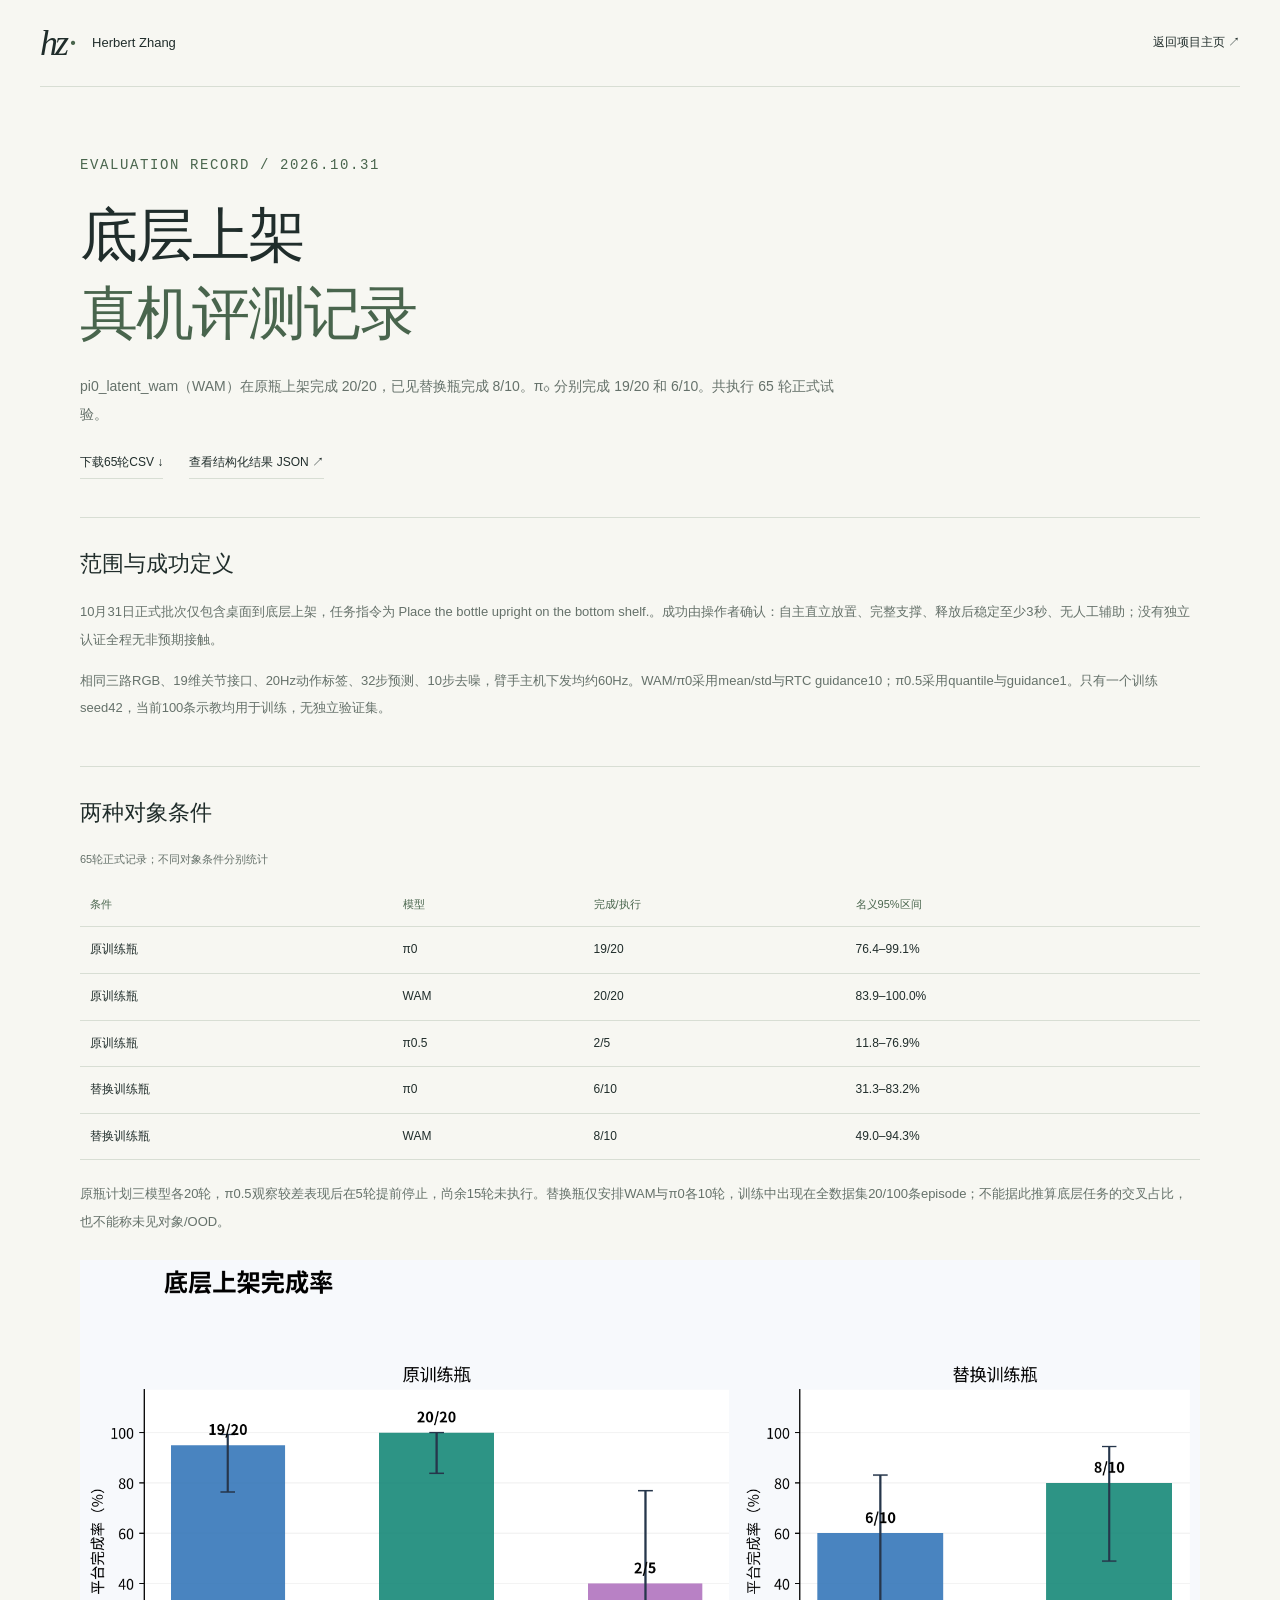
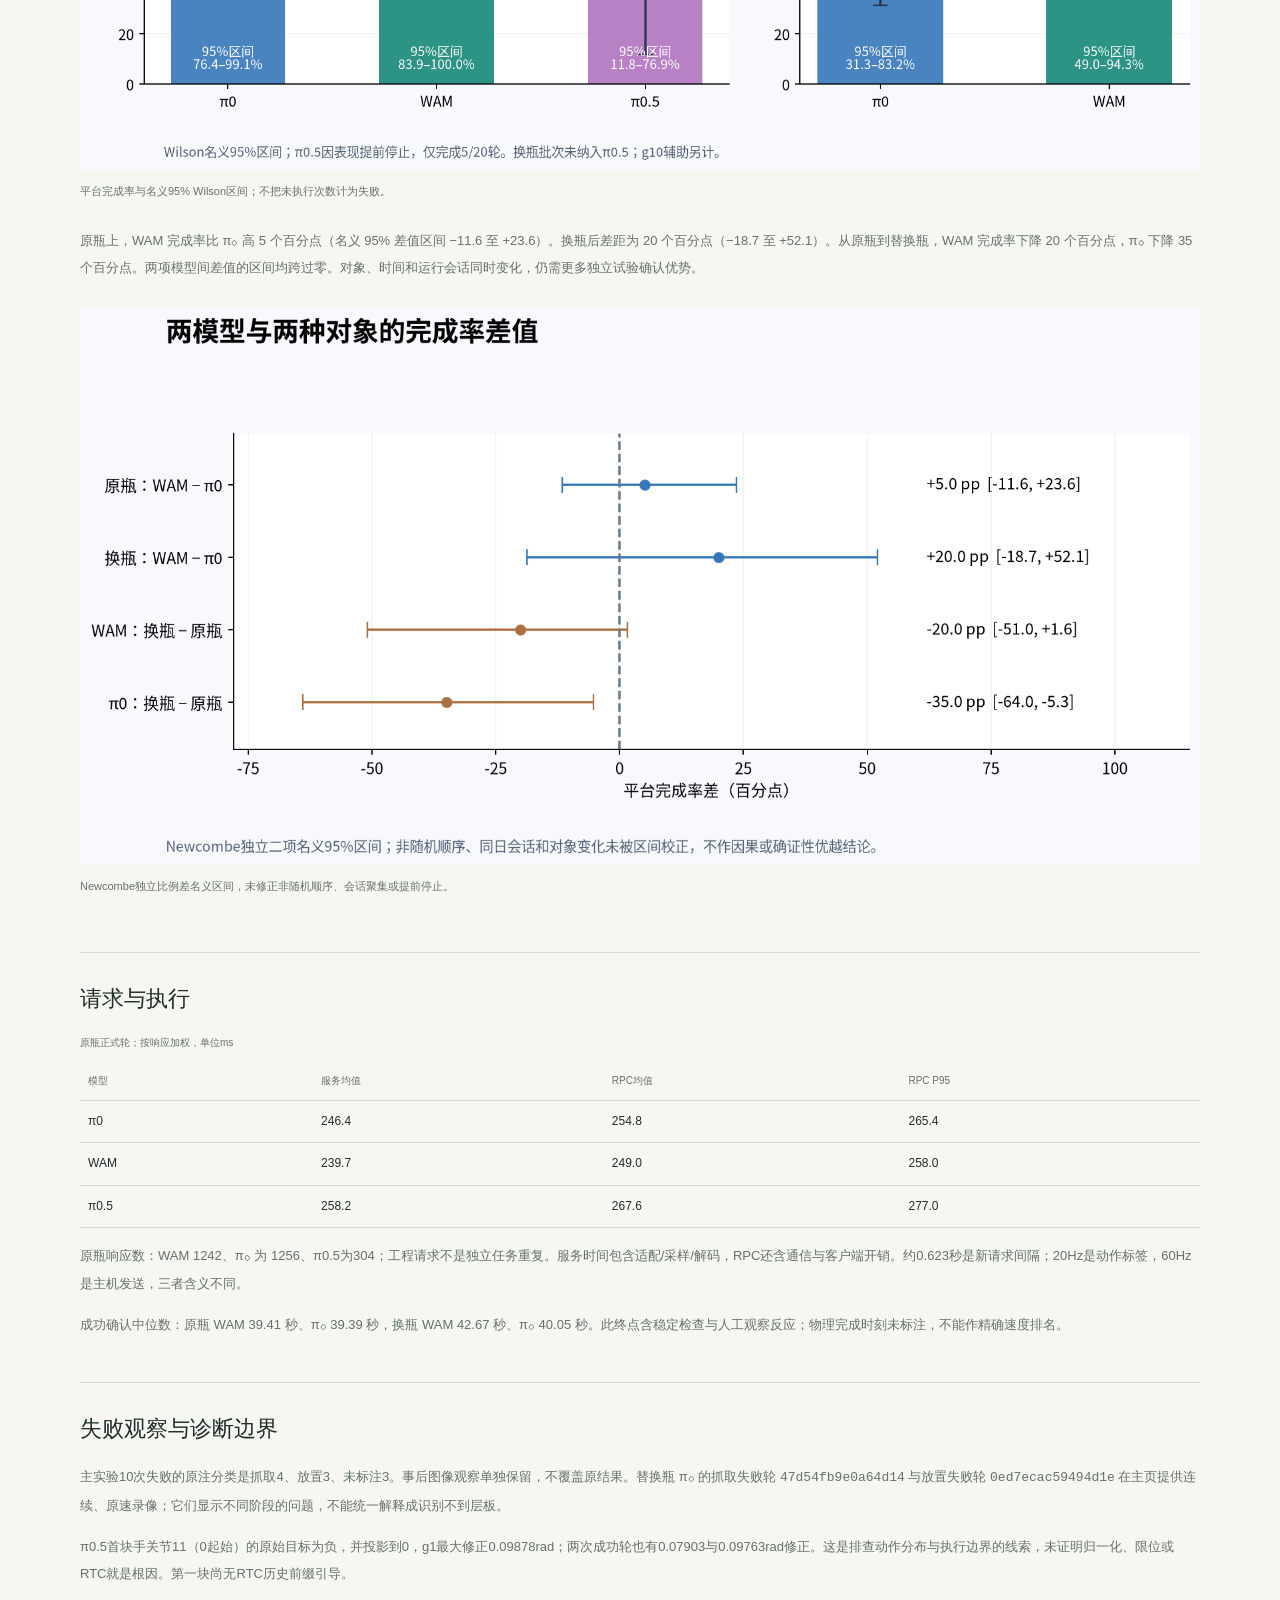
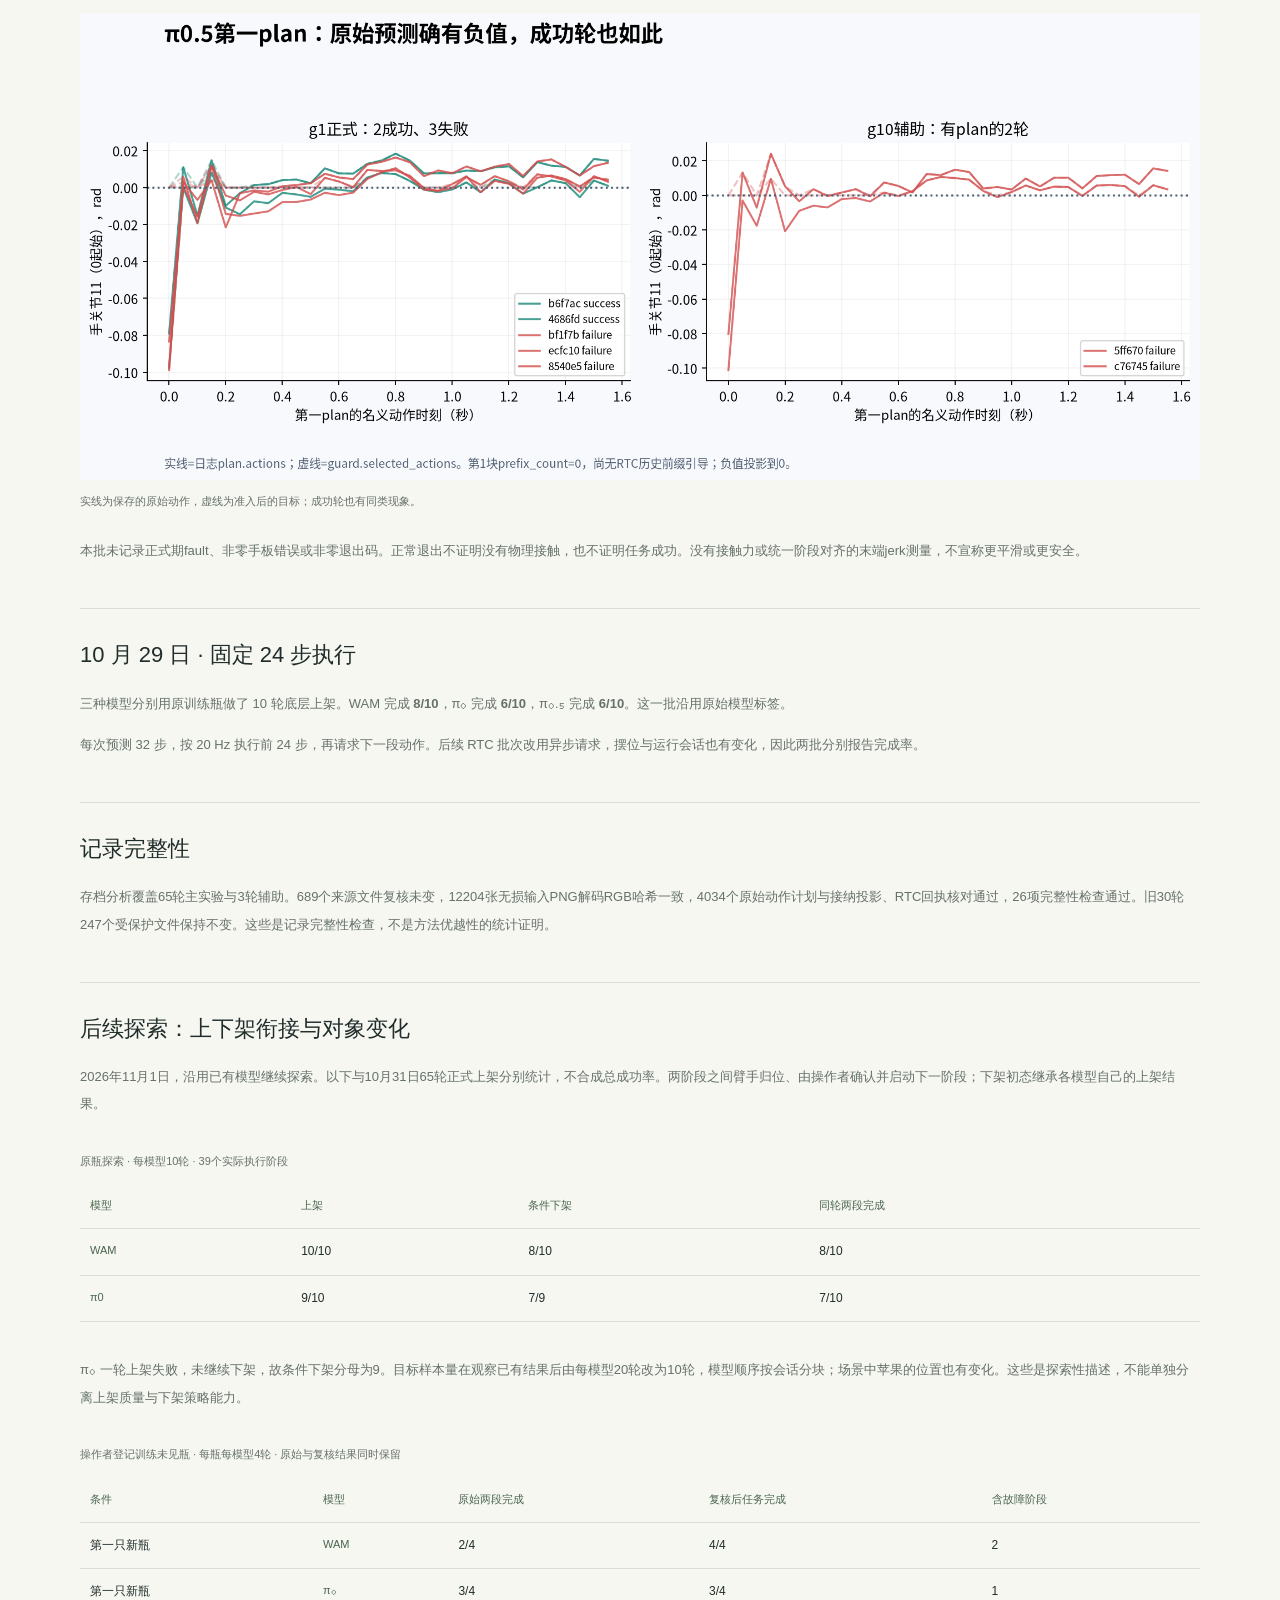
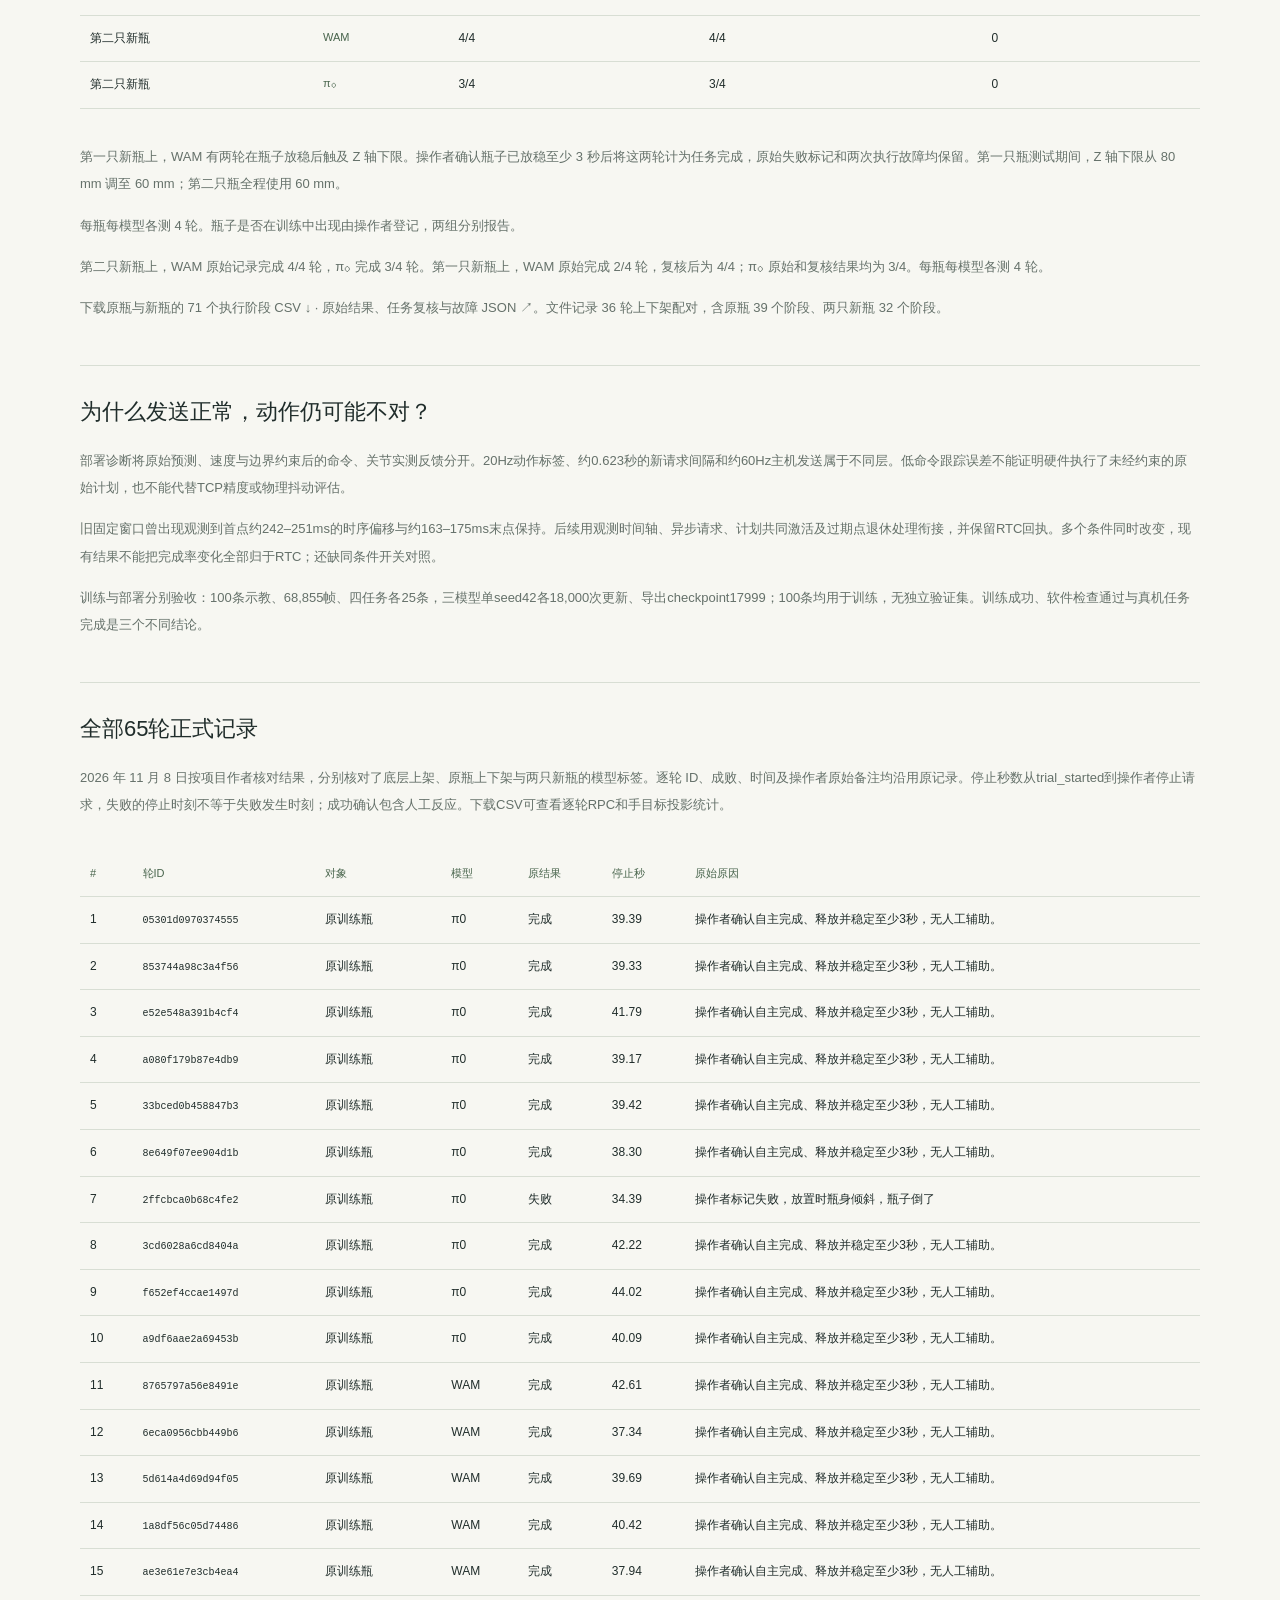
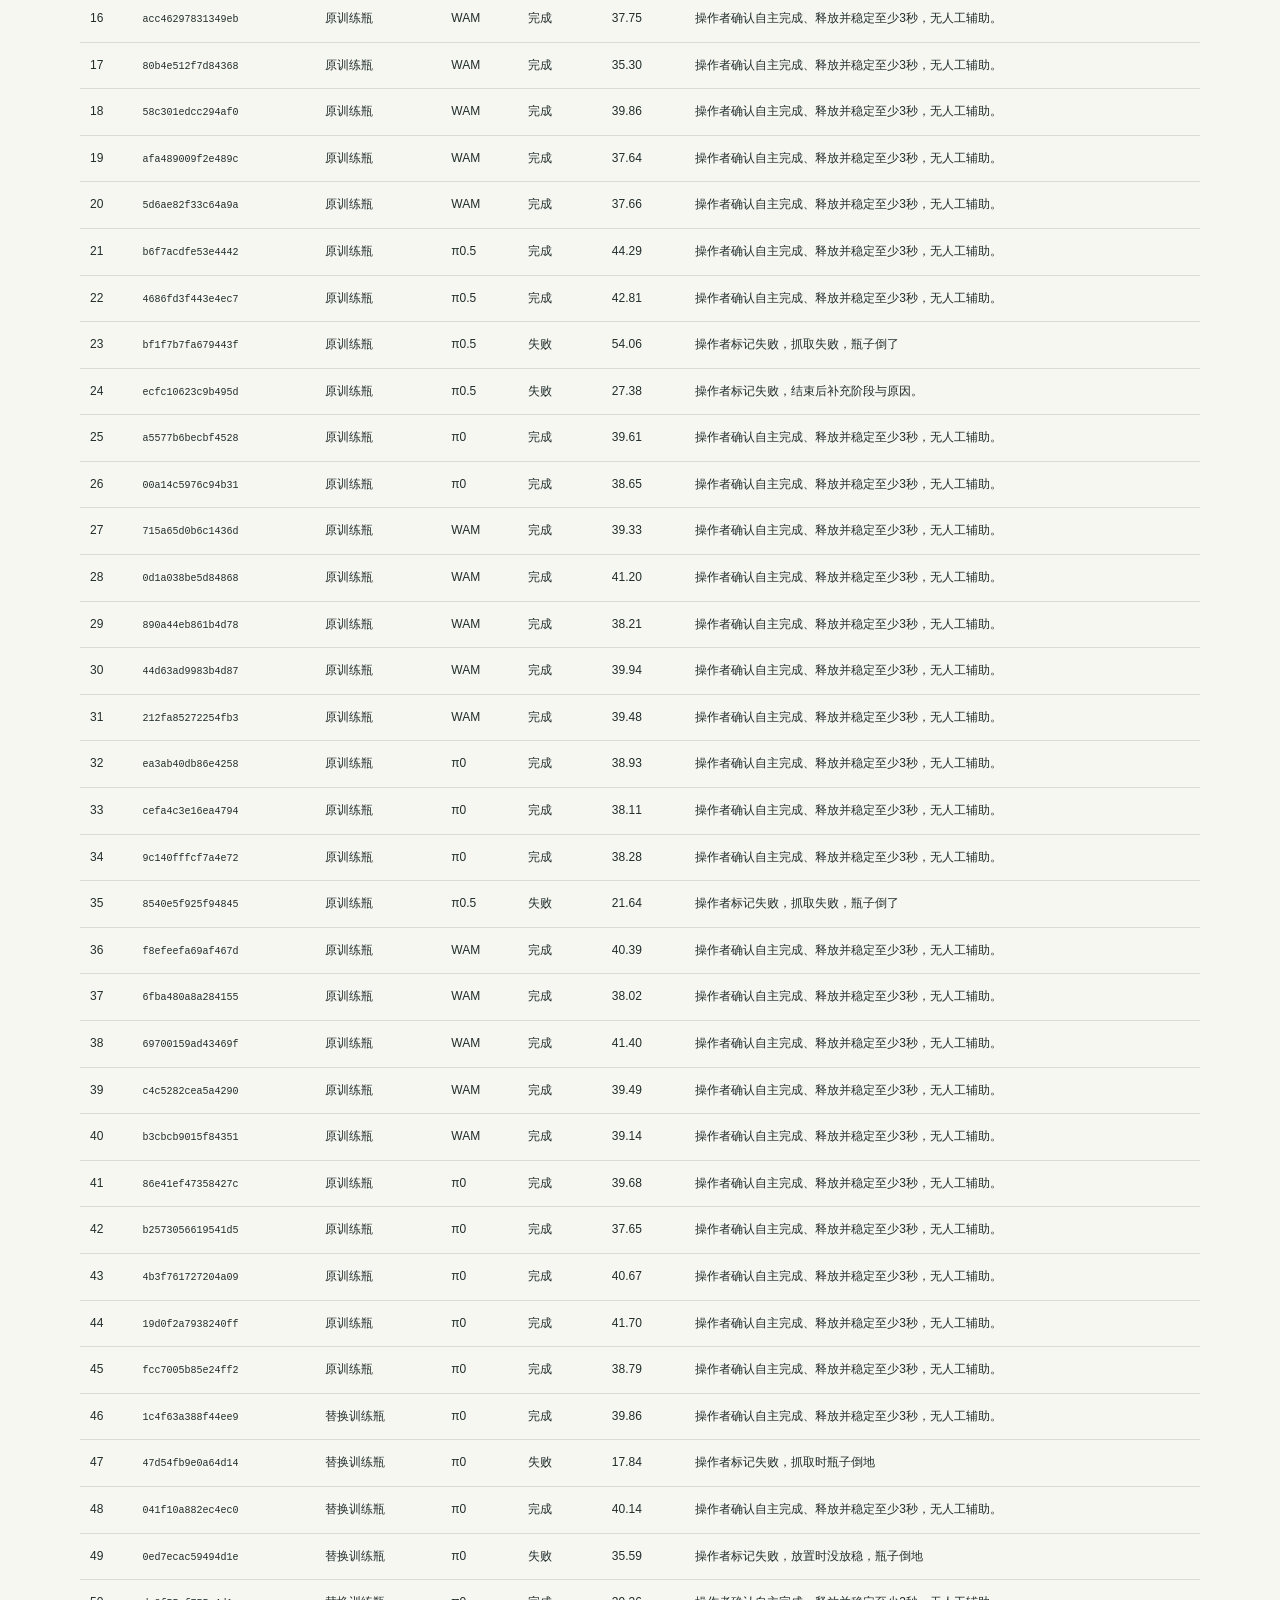
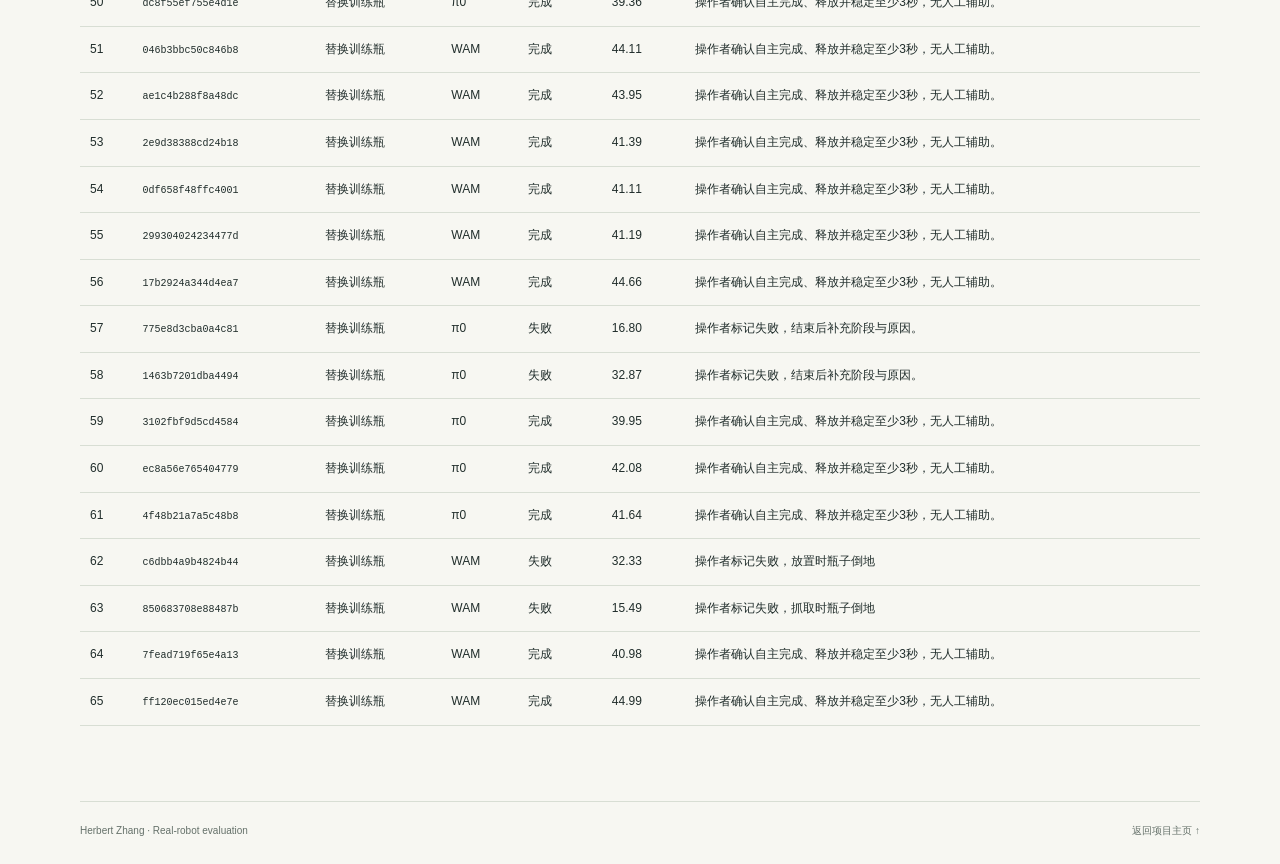
==== commit 5e05743a: "Correct new-bottle model labels and focus on completed follow-up trials" ====
--- a/wam-evaluation.html
+++ b/wam-evaluation.html
@@ -1 +1 @@
-<!doctype html><html lang="zh-CN"><head><meta charset="utf-8"><meta name="viewport" content="width=device-width,initial-scale=1"><title>真机评测与后续探索 — Herbert Zhang</title><meta name="description" content="WAM、π0与π0.5的65轮底层上架正式评测，含对象条件对照、执行时延及失败诊断边界。"><link rel="stylesheet" href="styles.css"><link rel="stylesheet" href="wam-evaluation.css"><link rel="icon" href="assets/favicon.svg"></head><body class="wam-report"><header class="site-header"><a class="identity" href="index.html#wam-evaluation"><span class="monogram">hz<span>·</span></span><span class="identity-name">Herbert Zhang</span></a><nav><a href="index.html#wam-evaluation">返回项目主页 ↗</a></nav></header><main class="page-width"><div class="wam-report-heading"><p class="eyebrow">EVALUATION RECORD / 2026.10.31</p><h1>底层上架<br><span>真机评测记录</span></h1><p>pi0_latent_wam（WAM）在原瓶上架完成 20/20，已见替换瓶完成 8/10。π₀ 分别完成 19/20 和 6/10。共执行 65 轮正式试验。另有3条π0.5 g10辅助记录，不混入主实验分母。</p><div class="wam-report-links"><a href="assets/wam/evaluation-trials.csv" download>下载65轮CSV ↓</a><a href="assets/wam/evaluation-summary.json">查看结构化结果 JSON ↗</a></div></div><section aria-labelledby="protocol-title"><h2 id="protocol-title">范围与成功定义</h2><p>10月31日正式批次仅包含桌面到底层上架，任务指令为 <span lang="en">Place the bottle upright on the bottom shelf.</span>。成功由操作者确认：自主直立放置、完整支撑、释放后稳定至少3秒、无人工辅助；没有独立认证全程无非预期接触。</p><p>相同三路RGB、19维关节接口、20Hz动作标签、32步预测、10步去噪，臂手主机下发均约60Hz。WAM/π0采用mean/std与RTC guidance10；π0.5采用quantile与guidance1。只有一个训练seed42，当前100条示教均用于训练，无独立验证集。</p></section><section><h2>两种对象条件</h2><table class="wam-record-table"><caption>65轮正式记录；不同对象条件分别统计</caption><thead><tr><th>条件</th><th>模型</th><th>完成/执行</th><th>名义95%区间</th></tr></thead><tbody><tr><td>原训练瓶</td><td>π0</td><td>19/20</td><td>76.4–99.1%</td></tr><tr><td>原训练瓶</td><td>WAM</td><td>20/20</td><td>83.9–100.0%</td></tr><tr><td>原训练瓶</td><td>π0.5</td><td>2/5</td><td>11.8–76.9%</td></tr><tr><td>替换训练瓶</td><td>π0</td><td>6/10</td><td>31.3–83.2%</td></tr><tr><td>替换训练瓶</td><td>WAM</td><td>8/10</td><td>49.0–94.3%</td></tr></tbody></table><p>原瓶计划三模型各20轮，π0.5观察较差表现后在5轮提前停止，尚余15轮未执行。替换瓶仅安排WAM与π0各10轮，训练中出现在全数据集20/100条episode；不能据此推算底层任务的交叉占比，也不能称未见对象/OOD。</p><figure><img src="assets/wam/01_completion.png" alt="原瓶WAM20/20、π0为19/20、π0.5为2/5；换瓶WAM8/10、π0为6/10，并显示Wilson区间" loading="lazy" width="1850" height="840"><figcaption>平台完成率与名义95% Wilson区间；不把未执行次数计为失败。</figcaption></figure><p>原瓶上，WAM 完成率比 π₀ 高 5 个百分点（名义 95% 差值区间 −11.6 至 +23.6）。换瓶后差距为 20 个百分点（−18.7 至 +52.1）。从原瓶到替换瓶，WAM 完成率下降 20 个百分点，π₀ 下降 35 个百分点。两项模型间差值的区间均跨过零。对象、时间和运行会话同时变化，仍需更多独立试验确认优势。</p><figure><img src="assets/wam/02_risk_differences.png" alt="WAM与π0及两种对象条件的完成率差和Newcombe名义区间" loading="lazy"><figcaption>Newcombe独立比例差名义区间，未修正非随机顺序、会话聚集或提前停止。</figcaption></figure></section><section><h2>请求与执行</h2><div class="wam-latency"><table><caption>原瓶正式轮；按响应加权，单位ms</caption><thead><tr><th>模型</th><th>服务均值</th><th>RPC均值</th><th>RPC P95</th></tr></thead><tbody><tr><th scope="row">π0</th><td>246.4</td><td>254.8</td><td>265.4</td></tr><tr><th scope="row">WAM</th><td>239.7</td><td>249.0</td><td>258.0</td></tr><tr><th scope="row">π0.5</th><td>258.2</td><td>267.6</td><td>277.0</td></tr></tbody></table></div><p>原瓶响应数：WAM 1242、π₀ 为 1256、π0.5为304；工程请求不是独立任务重复。服务时间包含适配/采样/解码，RPC还含通信与客户端开销。约0.623秒是新请求间隔；20Hz是动作标签，60Hz是主机发送，三者含义不同。</p><p>成功确认中位数：原瓶 WAM 39.41 秒、π₀ 39.39 秒，换瓶 WAM 42.67 秒、π₀ 40.05 秒。此终点含稳定检查与人工观察反应；物理完成时刻未标注，不能作精确速度排名。</p></section><section id="diagnostics"><h2>失败观察与诊断边界</h2><p>主实验10次失败的原注分类是抓取4、放置3、未标注3。事后图像观察单独保留，不覆盖原结果。替换瓶 π₀ 的抓取失败轮 <code>47d54fb9e0a64d14</code> 与放置失败轮 <code>0ed7ecac59494d1e</code> 在主页提供连续、原速录像；它们显示不同阶段的问题，不能统一解释成识别不到层板。</p><p>π0.5首块手关节11（0起始）的原始目标为负，并投影到0，g1最大修正0.09878rad；两次成功轮也有0.07903与0.09763rad修正。这是排查动作分布与执行边界的线索，未证明归一化、限位或RTC就是根因。第一块尚无RTC历史前缀引导。</p><figure><img src="assets/wam/10_pi05_raw_startup.png" alt="π0.5成功与失败轮都存在启动手关节负目标及投影到0的现象" loading="lazy"><figcaption>实线为保存的原始动作，虚线为准入后的目标；成功轮也有同类现象。</figcaption></figure><p>g10辅助3条原记录均失败，其中1条0.13秒停止、没有动作计划，且对象外观与配置存在疑点；另外2条有执行后在桌面倒瓶。这不是三次完整同条件A/B，也不并入主实验成为π0.5的2/8。</p><p>本批未记录正式期fault、非零手板错误或非零退出码。正常退出不证明没有物理接触，也不证明任务成功。没有接触力或统一阶段对齐的末端jerk测量，不宣称更平滑或更安全。</p></section><section id="fixed-window"><h2>10 月 29 日 · 固定 24 步执行</h2><p>三种模型分别用原训练瓶做了 10 轮底层上架。WAM 完成 <strong>8/10</strong>，π₀ 完成 <strong>6/10</strong>，π₀.₅ 完成 <strong>6/10</strong>。这一批沿用原始模型标签。</p><p>每次预测 32 步，按 20 Hz 执行前 24 步，再请求下一段动作。后续 RTC 批次改用异步请求，摆位与运行会话也有变化，因此两批分别报告完成率。</p></section><section><h2>记录完整性与后续验证</h2><p>存档分析覆盖65轮主实验与3轮辅助。689个来源文件复核未变，12204张无损输入PNG解码RGB哈希一致，4034个原始动作计划与接纳投影、RTC回执核对通过，26项完整性检查通过。旧30轮247个受保护文件保持不变。这些是记录完整性检查，不是方法优越性的统计证明。</p><p>仍需补充：独立数据划分、多训练种子、训练验证曲线、组件消融及更多任务。上述65轮结果支持讨论底层上架的可用性和对象条件敏感性，不外推其他任务；后续上下架与新瓶探索单独列于下方。</p></section><section id="followup"><h2>后续探索：上下架衔接与对象变化</h2><p>2026年11月1日，沿用已有模型继续探索。以下与10月31日65轮正式上架分别统计，不合成总成功率。两阶段之间臂手归位、由操作者确认并启动下一阶段；下架初态继承各模型自己的上架结果。</p><div class="wam-record-scroll" role="region" aria-label="原瓶上下架结果" tabindex="0"><table class="wam-record-table"><caption>原瓶探索 · 每模型10轮 · 39个实际执行阶段</caption><thead><tr><th scope="col">模型</th><th scope="col">上架</th><th scope="col">条件下架</th><th scope="col">同轮两段完成</th></tr></thead><tbody><tr><th scope="row">WAM</th><td>10/10</td><td>8/10</td><td>8/10</td></tr><tr><th scope="row">π0</th><td>9/10</td><td>7/9</td><td>7/10</td></tr></tbody></table></div><p>π₀ 一轮上架失败，未继续下架，故条件下架分母为9。目标样本量在观察已有结果后由每模型20轮改为10轮，模型顺序按会话分块；场景中苹果的位置也有变化。这些是探索性描述，不能单独分离上架质量与下架策略能力。</p><div class="wam-record-scroll" role="region" aria-label="新瓶小样本与评分复核" tabindex="0"><table class="wam-record-table"><caption>操作者登记训练未见瓶 · 每瓶每模型4轮 · 原始与复核结果同时保留</caption><thead><tr><th scope="col">条件</th><th scope="col">模型</th><th scope="col">原始两段完成</th><th scope="col">复核后任务完成</th><th scope="col">含故障阶段</th></tr></thead><tbody><tr><td>第一只新瓶</td><th scope="row">WAM</th><td>3/4</td><td>3/4</td><td>1</td></tr><tr><td>第一只新瓶</td><th scope="row">π0</th><td>2/4</td><td>4/4</td><td>2</td></tr><tr><td>第二只新瓶</td><th scope="row">WAM</th><td>3/4</td><td>3/4</td><td>0</td></tr><tr><td>第二只新瓶</td><th scope="row">π0</th><td>4/4</td><td>4/4</td><td>0</td></tr></tbody></table></div><p>第一瓶 π₀ 的两次下架原始标为失败并有非零退出；操作者确认瓶子已放稳至少3秒、随后触及Z下限，因此追加任务成功复核，执行故障仍保留。第一瓶跨越控制器Z下限80→60mm的变更，第二瓶在60mm下执行，两瓶不能合并为冻结条件下的泛化成绩。</p><p>每组仅4轮，瓶子训练未见来自操作者登记，缺尺寸、重量与摆位的严格控制。WAM与π0的差别只有1轮，不足以证明稳定的泛化优势。原瓶起点垫高各仅1次，均保护停止，余次取消；位置扰动组跳过。中层正式上架仅 WAM 两次、π₀ 一次失败，未达到计划样本量。</p><p><strong>模型取舍：</strong>在这批底层上架试验中，WAM 在两种已见瓶子上的完成率都高于 π₀，其中替换瓶的差距更大。原瓶上下架也多完成 1 轮。未见瓶探索中，WAM 在两只新瓶上各完成 3/4 轮，仍需扩大样本检验迁移表现。π₀ 保留为对照，π₀.₅ 优先排查动作分布与执行约束。数据、预算相同不等于三模型只差一个组件。</p><p><a href="assets/wam/followup-stages.csv" download>下载后续73个实际阶段 CSV ↓</a> · <a href="assets/wam/followup-stages.json">原始结果、任务复核与故障 JSON ↗</a>。此处73阶段包括39个原瓶阶段、32个新瓶阶段、2个垫高阶段；不是73轮独立任务。</p></section><section id="engineering"><h2>为什么发送正常，动作仍可能不对？</h2><p>部署诊断将原始预测、速度与边界约束后的命令、关节实测反馈分开。20Hz动作标签、约0.623秒的新请求间隔和约60Hz主机发送属于不同层。低命令跟踪误差不能证明硬件执行了未经约束的原始计划，也不能代替TCP精度或物理抖动评估。</p><p>旧固定窗口曾出现观测到首点约242–251ms的时序偏移与约163–175ms末点保持。后续用观测时间轴、异步请求、计划共同激活及过期点退休处理衔接，并保留RTC回执。多个条件同时改变，现有结果不能把完成率变化全部归于RTC；还缺同条件开关对照。</p><p>训练与部署分别验收：100条示教、68,855帧、四任务各25条，三模型单seed42各18,000次更新、导出checkpoint17999；100条均用于训练，无独立验证集。训练成功、软件检查通过与真机任务完成是三个不同结论。</p></section><section id="records"><h2>全部65轮正式记录</h2><p>2026 年 11 月 8 日按项目作者核对结果，更正 10 月 31 日及后续 RTC 实验中 π₀ 与 pi0_latent_wam 的模型归属。逐轮 ID、成败、时间及操作者原始备注均沿用原记录。停止秒数从trial_started到操作者停止请求，失败的停止时刻不等于失败发生时刻；成功确认包含人工反应。下载CSV可查看逐轮RPC和手目标投影统计。</p><div class="wam-record-scroll"><table class="wam-record-table"><thead><tr><th>#</th><th>轮ID</th><th>对象</th><th>模型</th><th>原结果</th><th>停止秒</th><th>原始原因</th></tr></thead><tbody><tr><td>1</td><td><code>05301d0970374555</code></td><td>原训练瓶</td><td>π0</td><td>完成</td><td>39.39</td><td>操作者确认自主完成、释放并稳定至少3秒，无人工辅助。</td></tr><tr><td>2</td><td><code>853744a98c3a4f56</code></td><td>原训练瓶</td><td>π0</td><td>完成</td><td>39.33</td><td>操作者确认自主完成、释放并稳定至少3秒，无人工辅助。</td></tr><tr><td>3</td><td><code>e52e548a391b4cf4</code></td><td>原训练瓶</td><td>π0</td><td>完成</td><td>41.79</td><td>操作者确认自主完成、释放并稳定至少3秒，无人工辅助。</td></tr><tr><td>4</td><td><code>a080f179b87e4db9</code></td><td>原训练瓶</td><td>π0</td><td>完成</td><td>39.17</td><td>操作者确认自主完成、释放并稳定至少3秒，无人工辅助。</td></tr><tr><td>5</td><td><code>33bced0b458847b3</code></td><td>原训练瓶</td><td>π0</td><td>完成</td><td>39.42</td><td>操作者确认自主完成、释放并稳定至少3秒，无人工辅助。</td></tr><tr><td>6</td><td><code>8e649f07ee904d1b</code></td><td>原训练瓶</td><td>π0</td><td>完成</td><td>38.30</td><td>操作者确认自主完成、释放并稳定至少3秒，无人工辅助。</td></tr><tr><td>7</td><td><code>2ffcbca0b68c4fe2</code></td><td>原训练瓶</td><td>π0</td><td>失败</td><td>34.39</td><td>操作者标记失败，放置时瓶身倾斜，瓶子倒了</td></tr><tr><td>8</td><td><code>3cd6028a6cd8404a</code></td><td>原训练瓶</td><td>π0</td><td>完成</td><td>42.22</td><td>操作者确认自主完成、释放并稳定至少3秒，无人工辅助。</td></tr><tr><td>9</td><td><code>f652ef4ccae1497d</code></td><td>原训练瓶</td><td>π0</td><td>完成</td><td>44.02</td><td>操作者确认自主完成、释放并稳定至少3秒，无人工辅助。</td></tr><tr><td>10</td><td><code>a9df6aae2a69453b</code></td><td>原训练瓶</td><td>π0</td><td>完成</td><td>40.09</td><td>操作者确认自主完成、释放并稳定至少3秒，无人工辅助。</td></tr><tr><td>11</td><td><code>8765797a56e8491e</code></td><td>原训练瓶</td><td>WAM</td><td>完成</td><td>42.61</td><td>操作者确认自主完成、释放并稳定至少3秒，无人工辅助。</td></tr><tr><td>12</td><td><code>6eca0956cbb449b6</code></td><td>原训练瓶</td><td>WAM</td><td>完成</td><td>37.34</td><td>操作者确认自主完成、释放并稳定至少3秒，无人工辅助。</td></tr><tr><td>13</td><td><code>5d614a4d69d94f05</code></td><td>原训练瓶</td><td>WAM</td><td>完成</td><td>39.69</td><td>操作者确认自主完成、释放并稳定至少3秒，无人工辅助。</td></tr><tr><td>14</td><td><code>1a8df56c05d74486</code></td><td>原训练瓶</td><td>WAM</td><td>完成</td><td>40.42</td><td>操作者确认自主完成、释放并稳定至少3秒，无人工辅助。</td></tr><tr><td>15</td><td><code>ae3e61e7e3cb4ea4</code></td><td>原训练瓶</td><td>WAM</td><td>完成</td><td>37.94</td><td>操作者确认自主完成、释放并稳定至少3秒，无人工辅助。</td></tr><tr><td>16</td><td><code>acc46297831349eb</code></td><td>原训练瓶</td><td>WAM</td><td>完成</td><td>37.75</td><td>操作者确认自主完成、释放并稳定至少3秒，无人工辅助。</td></tr><tr><td>17</td><td><code>80b4e512f7d84368</code></td><td>原训练瓶</td><td>WAM</td><td>完成</td><td>35.30</td><td>操作者确认自主完成、释放并稳定至少3秒，无人工辅助。</td></tr><tr><td>18</td><td><code>58c301edcc294af0</code></td><td>原训练瓶</td><td>WAM</td><td>完成</td><td>39.86</td><td>操作者确认自主完成、释放并稳定至少3秒，无人工辅助。</td></tr><tr><td>19</td><td><code>afa489009f2e489c</code></td><td>原训练瓶</td><td>WAM</td><td>完成</td><td>37.64</td><td>操作者确认自主完成、释放并稳定至少3秒，无人工辅助。</td></tr><tr><td>20</td><td><code>5d6ae82f33c64a9a</code></td><td>原训练瓶</td><td>WAM</td><td>完成</td><td>37.66</td><td>操作者确认自主完成、释放并稳定至少3秒，无人工辅助。</td></tr><tr><td>21</td><td><code>b6f7acdfe53e4442</code></td><td>原训练瓶</td><td>π0.5</td><td>完成</td><td>44.29</td><td>操作者确认自主完成、释放并稳定至少3秒，无人工辅助。</td></tr><tr><td>22</td><td><code>4686fd3f443e4ec7</code></td><td>原训练瓶</td><td>π0.5</td><td>完成</td><td>42.81</td><td>操作者确认自主完成、释放并稳定至少3秒，无人工辅助。</td></tr><tr><td>23</td><td><code>bf1f7b7fa679443f</code></td><td>原训练瓶</td><td>π0.5</td><td>失败</td><td>54.06</td><td>操作者标记失败，抓取失败，瓶子倒了</td></tr><tr><td>24</td><td><code>ecfc10623c9b495d</code></td><td>原训练瓶</td><td>π0.5</td><td>失败</td><td>27.38</td><td>操作者标记失败，结束后补充阶段与原因。</td></tr><tr><td>25</td><td><code>a5577b6becbf4528</code></td><td>原训练瓶</td><td>π0</td><td>完成</td><td>39.61</td><td>操作者确认自主完成、释放并稳定至少3秒，无人工辅助。</td></tr><tr><td>26</td><td><code>00a14c5976c94b31</code></td><td>原训练瓶</td><td>π0</td><td>完成</td><td>38.65</td><td>操作者确认自主完成、释放并稳定至少3秒，无人工辅助。</td></tr><tr><td>27</td><td><code>715a65d0b6c1436d</code></td><td>原训练瓶</td><td>WAM</td><td>完成</td><td>39.33</td><td>操作者确认自主完成、释放并稳定至少3秒，无人工辅助。</td></tr><tr><td>28</td><td><code>0d1a038be5d84868</code></td><td>原训练瓶</td><td>WAM</td><td>完成</td><td>41.20</td><td>操作者确认自主完成、释放并稳定至少3秒，无人工辅助。</td></tr><tr><td>29</td><td><code>890a44eb861b4d78</code></td><td>原训练瓶</td><td>WAM</td><td>完成</td><td>38.21</td><td>操作者确认自主完成、释放并稳定至少3秒，无人工辅助。</td></tr><tr><td>30</td><td><code>44d63ad9983b4d87</code></td><td>原训练瓶</td><td>WAM</td><td>完成</td><td>39.94</td><td>操作者确认自主完成、释放并稳定至少3秒，无人工辅助。</td></tr><tr><td>31</td><td><code>212fa85272254fb3</code></td><td>原训练瓶</td><td>WAM</td><td>完成</td><td>39.48</td><td>操作者确认自主完成、释放并稳定至少3秒，无人工辅助。</td></tr><tr><td>32</td><td><code>ea3ab40db86e4258</code></td><td>原训练瓶</td><td>π0</td><td>完成</td><td>38.93</td><td>操作者确认自主完成、释放并稳定至少3秒，无人工辅助。</td></tr><tr><td>33</td><td><code>cefa4c3e16ea4794</code></td><td>原训练瓶</td><td>π0</td><td>完成</td><td>38.11</td><td>操作者确认自主完成、释放并稳定至少3秒，无人工辅助。</td></tr><tr><td>34</td><td><code>9c140fffcf7a4e72</code></td><td>原训练瓶</td><td>π0</td><td>完成</td><td>38.28</td><td>操作者确认自主完成、释放并稳定至少3秒，无人工辅助。</td></tr><tr><td>35</td><td><code>8540e5f925f94845</code></td><td>原训练瓶</td><td>π0.5</td><td>失败</td><td>21.64</td><td>操作者标记失败，抓取失败，瓶子倒了</td></tr><tr><td>36</td><td><code>f8efeefa69af467d</code></td><td>原训练瓶</td><td>WAM</td><td>完成</td><td>40.39</td><td>操作者确认自主完成、释放并稳定至少3秒，无人工辅助。</td></tr><tr><td>37</td><td><code>6fba480a8a284155</code></td><td>原训练瓶</td><td>WAM</td><td>完成</td><td>38.02</td><td>操作者确认自主完成、释放并稳定至少3秒，无人工辅助。</td></tr><tr><td>38</td><td><code>69700159ad43469f</code></td><td>原训练瓶</td><td>WAM</td><td>完成</td><td>41.40</td><td>操作者确认自主完成、释放并稳定至少3秒，无人工辅助。</td></tr><tr><td>39</td><td><code>c4c5282cea5a4290</code></td><td>原训练瓶</td><td>WAM</td><td>完成</td><td>39.49</td><td>操作者确认自主完成、释放并稳定至少3秒，无人工辅助。</td></tr><tr><td>40</td><td><code>b3cbcb9015f84351</code></td><td>原训练瓶</td><td>WAM</td><td>完成</td><td>39.14</td><td>操作者确认自主完成、释放并稳定至少3秒，无人工辅助。</td></tr><tr><td>41</td><td><code>86e41ef47358427c</code></td><td>原训练瓶</td><td>π0</td><td>完成</td><td>39.68</td><td>操作者确认自主完成、释放并稳定至少3秒，无人工辅助。</td></tr><tr><td>42</td><td><code>b2573056619541d5</code></td><td>原训练瓶</td><td>π0</td><td>完成</td><td>37.65</td><td>操作者确认自主完成、释放并稳定至少3秒，无人工辅助。</td></tr><tr><td>43</td><td><code>4b3f761727204a09</code></td><td>原训练瓶</td><td>π0</td><td>完成</td><td>40.67</td><td>操作者确认自主完成、释放并稳定至少3秒，无人工辅助。</td></tr><tr><td>44</td><td><code>19d0f2a7938240ff</code></td><td>原训练瓶</td><td>π0</td><td>完成</td><td>41.70</td><td>操作者确认自主完成、释放并稳定至少3秒，无人工辅助。</td></tr><tr><td>45</td><td><code>fcc7005b85e24ff2</code></td><td>原训练瓶</td><td>π0</td><td>完成</td><td>38.79</td><td>操作者确认自主完成、释放并稳定至少3秒，无人工辅助。</td></tr><tr><td>46</td><td><code>1c4f63a388f44ee9</code></td><td>替换训练瓶</td><td>π0</td><td>完成</td><td>39.86</td><td>操作者确认自主完成、释放并稳定至少3秒，无人工辅助。</td></tr><tr><td>47</td><td><code>47d54fb9e0a64d14</code></td><td>替换训练瓶</td><td>π0</td><td>失败</td><td>17.84</td><td>操作者标记失败，抓取时瓶子倒地</td></tr><tr><td>48</td><td><code>041f10a882ec4ec0</code></td><td>替换训练瓶</td><td>π0</td><td>完成</td><td>40.14</td><td>操作者确认自主完成、释放并稳定至少3秒，无人工辅助。</td></tr><tr><td>49</td><td><code>0ed7ecac59494d1e</code></td><td>替换训练瓶</td><td>π0</td><td>失败</td><td>35.59</td><td>操作者标记失败，放置时没放稳，瓶子倒地</td></tr><tr><td>50</td><td><code>dc8f55ef755e4d1e</code></td><td>替换训练瓶</td><td>π0</td><td>完成</td><td>39.36</td><td>操作者确认自主完成、释放并稳定至少3秒，无人工辅助。</td></tr><tr><td>51</td><td><code>046b3bbc50c846b8</code></td><td>替换训练瓶</td><td>WAM</td><td>完成</td><td>44.11</td><td>操作者确认自主完成、释放并稳定至少3秒，无人工辅助。</td></tr><tr><td>52</td><td><code>ae1c4b288f8a48dc</code></td><td>替换训练瓶</td><td>WAM</td><td>完成</td><td>43.95</td><td>操作者确认自主完成、释放并稳定至少3秒，无人工辅助。</td></tr><tr><td>53</td><td><code>2e9d38388cd24b18</code></td><td>替换训练瓶</td><td>WAM</td><td>完成</td><td>41.39</td><td>操作者确认自主完成、释放并稳定至少3秒，无人工辅助。</td></tr><tr><td>54</td><td><code>0df658f48ffc4001</code></td><td>替换训练瓶</td><td>WAM</td><td>完成</td><td>41.11</td><td>操作者确认自主完成、释放并稳定至少3秒，无人工辅助。</td></tr><tr><td>55</td><td><code>299304024234477d</code></td><td>替换训练瓶</td><td>WAM</td><td>完成</td><td>41.19</td><td>操作者确认自主完成、释放并稳定至少3秒，无人工辅助。</td></tr><tr><td>56</td><td><code>17b2924a344d4ea7</code></td><td>替换训练瓶</td><td>WAM</td><td>完成</td><td>44.66</td><td>操作者确认自主完成、释放并稳定至少3秒，无人工辅助。</td></tr><tr><td>57</td><td><code>775e8d3cba0a4c81</code></td><td>替换训练瓶</td><td>π0</td><td>失败</td><td>16.80</td><td>操作者标记失败，结束后补充阶段与原因。</td></tr><tr><td>58</td><td><code>1463b7201dba4494</code></td><td>替换训练瓶</td><td>π0</td><td>失败</td><td>32.87</td><td>操作者标记失败，结束后补充阶段与原因。</td></tr><tr><td>59</td><td><code>3102fbf9d5cd4584</code></td><td>替换训练瓶</td><td>π0</td><td>完成</td><td>39.95</td><td>操作者确认自主完成、释放并稳定至少3秒，无人工辅助。</td></tr><tr><td>60</td><td><code>ec8a56e765404779</code></td><td>替换训练瓶</td><td>π0</td><td>完成</td><td>42.08</td><td>操作者确认自主完成、释放并稳定至少3秒，无人工辅助。</td></tr><tr><td>61</td><td><code>4f48b21a7a5c48b8</code></td><td>替换训练瓶</td><td>π0</td><td>完成</td><td>41.64</td><td>操作者确认自主完成、释放并稳定至少3秒，无人工辅助。</td></tr><tr><td>62</td><td><code>c6dbb4a9b4824b44</code></td><td>替换训练瓶</td><td>WAM</td><td>失败</td><td>32.33</td><td>操作者标记失败，放置时瓶子倒地</td></tr><tr><td>63</td><td><code>850683708e88487b</code></td><td>替换训练瓶</td><td>WAM</td><td>失败</td><td>15.49</td><td>操作者标记失败，抓取时瓶子倒地</td></tr><tr><td>64</td><td><code>7fead719f65e4a13</code></td><td>替换训练瓶</td><td>WAM</td><td>完成</td><td>40.98</td><td>操作者确认自主完成、释放并稳定至少3秒，无人工辅助。</td></tr><tr><td>65</td><td><code>ff120ec015ed4e7e</code></td><td>替换训练瓶</td><td>WAM</td><td>完成</td><td>44.99</td><td>操作者确认自主完成、释放并稳定至少3秒，无人工辅助。</td></tr></tbody></table></div></section></main><footer class="site-footer page-width"><span>Herbert Zhang · Real-robot evaluation</span><a href="index.html#wam-evaluation">返回项目主页 ↑</a></footer></body></html>+<!doctype html><html lang="zh-CN"><head><meta charset="utf-8"><meta name="viewport" content="width=device-width,initial-scale=1"><title>真机评测与后续探索 — Herbert Zhang</title><meta name="description" content="WAM、π0与π0.5的65轮底层上架正式评测，含对象条件对照、执行时延及失败诊断边界。"><link rel="stylesheet" href="styles.css"><link rel="stylesheet" href="wam-evaluation.css"><link rel="icon" href="assets/favicon.svg"></head><body class="wam-report"><header class="site-header"><a class="identity" href="index.html#wam-evaluation"><span class="monogram">hz<span>·</span></span><span class="identity-name">Herbert Zhang</span></a><nav><a href="index.html#wam-evaluation">返回项目主页 ↗</a></nav></header><main class="page-width"><div class="wam-report-heading"><p class="eyebrow">EVALUATION RECORD / 2026.10.31</p><h1>底层上架<br><span>真机评测记录</span></h1><p>pi0_latent_wam（WAM）在原瓶上架完成 20/20，已见替换瓶完成 8/10。π₀ 分别完成 19/20 和 6/10。共执行 65 轮正式试验。</p><div class="wam-report-links"><a href="assets/wam/evaluation-trials.csv" download>下载65轮CSV ↓</a><a href="assets/wam/evaluation-summary.json">查看结构化结果 JSON ↗</a></div></div><section aria-labelledby="protocol-title"><h2 id="protocol-title">范围与成功定义</h2><p>10月31日正式批次仅包含桌面到底层上架，任务指令为 <span lang="en">Place the bottle upright on the bottom shelf.</span>。成功由操作者确认：自主直立放置、完整支撑、释放后稳定至少3秒、无人工辅助；没有独立认证全程无非预期接触。</p><p>相同三路RGB、19维关节接口、20Hz动作标签、32步预测、10步去噪，臂手主机下发均约60Hz。WAM/π0采用mean/std与RTC guidance10；π0.5采用quantile与guidance1。只有一个训练seed42，当前100条示教均用于训练，无独立验证集。</p></section><section><h2>两种对象条件</h2><table class="wam-record-table"><caption>65轮正式记录；不同对象条件分别统计</caption><thead><tr><th>条件</th><th>模型</th><th>完成/执行</th><th>名义95%区间</th></tr></thead><tbody><tr><td>原训练瓶</td><td>π0</td><td>19/20</td><td>76.4–99.1%</td></tr><tr><td>原训练瓶</td><td>WAM</td><td>20/20</td><td>83.9–100.0%</td></tr><tr><td>原训练瓶</td><td>π0.5</td><td>2/5</td><td>11.8–76.9%</td></tr><tr><td>替换训练瓶</td><td>π0</td><td>6/10</td><td>31.3–83.2%</td></tr><tr><td>替换训练瓶</td><td>WAM</td><td>8/10</td><td>49.0–94.3%</td></tr></tbody></table><p>原瓶计划三模型各20轮，π0.5观察较差表现后在5轮提前停止，尚余15轮未执行。替换瓶仅安排WAM与π0各10轮，训练中出现在全数据集20/100条episode；不能据此推算底层任务的交叉占比，也不能称未见对象/OOD。</p><figure><img src="assets/wam/01_completion.png" alt="原瓶WAM20/20、π0为19/20、π0.5为2/5；换瓶WAM8/10、π0为6/10，并显示Wilson区间" loading="lazy" width="1850" height="840"><figcaption>平台完成率与名义95% Wilson区间；不把未执行次数计为失败。</figcaption></figure><p>原瓶上，WAM 完成率比 π₀ 高 5 个百分点（名义 95% 差值区间 −11.6 至 +23.6）。换瓶后差距为 20 个百分点（−18.7 至 +52.1）。从原瓶到替换瓶，WAM 完成率下降 20 个百分点，π₀ 下降 35 个百分点。两项模型间差值的区间均跨过零。对象、时间和运行会话同时变化，仍需更多独立试验确认优势。</p><figure><img src="assets/wam/02_risk_differences.png" alt="WAM与π0及两种对象条件的完成率差和Newcombe名义区间" loading="lazy"><figcaption>Newcombe独立比例差名义区间，未修正非随机顺序、会话聚集或提前停止。</figcaption></figure></section><section><h2>请求与执行</h2><div class="wam-latency"><table><caption>原瓶正式轮；按响应加权，单位ms</caption><thead><tr><th>模型</th><th>服务均值</th><th>RPC均值</th><th>RPC P95</th></tr></thead><tbody><tr><th scope="row">π0</th><td>246.4</td><td>254.8</td><td>265.4</td></tr><tr><th scope="row">WAM</th><td>239.7</td><td>249.0</td><td>258.0</td></tr><tr><th scope="row">π0.5</th><td>258.2</td><td>267.6</td><td>277.0</td></tr></tbody></table></div><p>原瓶响应数：WAM 1242、π₀ 为 1256、π0.5为304；工程请求不是独立任务重复。服务时间包含适配/采样/解码，RPC还含通信与客户端开销。约0.623秒是新请求间隔；20Hz是动作标签，60Hz是主机发送，三者含义不同。</p><p>成功确认中位数：原瓶 WAM 39.41 秒、π₀ 39.39 秒，换瓶 WAM 42.67 秒、π₀ 40.05 秒。此终点含稳定检查与人工观察反应；物理完成时刻未标注，不能作精确速度排名。</p></section><section id="diagnostics"><h2>失败观察与诊断边界</h2><p>主实验10次失败的原注分类是抓取4、放置3、未标注3。事后图像观察单独保留，不覆盖原结果。替换瓶 π₀ 的抓取失败轮 <code>47d54fb9e0a64d14</code> 与放置失败轮 <code>0ed7ecac59494d1e</code> 在主页提供连续、原速录像；它们显示不同阶段的问题，不能统一解释成识别不到层板。</p><p>π0.5首块手关节11（0起始）的原始目标为负，并投影到0，g1最大修正0.09878rad；两次成功轮也有0.07903与0.09763rad修正。这是排查动作分布与执行边界的线索，未证明归一化、限位或RTC就是根因。第一块尚无RTC历史前缀引导。</p><figure><img src="assets/wam/10_pi05_raw_startup.png" alt="π0.5成功与失败轮都存在启动手关节负目标及投影到0的现象" loading="lazy"><figcaption>实线为保存的原始动作，虚线为准入后的目标；成功轮也有同类现象。</figcaption></figure><p>本批未记录正式期fault、非零手板错误或非零退出码。正常退出不证明没有物理接触，也不证明任务成功。没有接触力或统一阶段对齐的末端jerk测量，不宣称更平滑或更安全。</p></section><section id="fixed-window"><h2>10 月 29 日 · 固定 24 步执行</h2><p>三种模型分别用原训练瓶做了 10 轮底层上架。WAM 完成 <strong>8/10</strong>，π₀ 完成 <strong>6/10</strong>，π₀.₅ 完成 <strong>6/10</strong>。这一批沿用原始模型标签。</p><p>每次预测 32 步，按 20 Hz 执行前 24 步，再请求下一段动作。后续 RTC 批次改用异步请求，摆位与运行会话也有变化，因此两批分别报告完成率。</p></section><section><h2>记录完整性</h2><p>存档分析覆盖65轮主实验与3轮辅助。689个来源文件复核未变，12204张无损输入PNG解码RGB哈希一致，4034个原始动作计划与接纳投影、RTC回执核对通过，26项完整性检查通过。旧30轮247个受保护文件保持不变。这些是记录完整性检查，不是方法优越性的统计证明。</p></section><section id="followup"><h2>后续探索：上下架衔接与对象变化</h2><p>2026年11月1日，沿用已有模型继续探索。以下与10月31日65轮正式上架分别统计，不合成总成功率。两阶段之间臂手归位、由操作者确认并启动下一阶段；下架初态继承各模型自己的上架结果。</p><div class="wam-record-scroll" role="region" aria-label="原瓶上下架结果" tabindex="0"><table class="wam-record-table"><caption>原瓶探索 · 每模型10轮 · 39个实际执行阶段</caption><thead><tr><th scope="col">模型</th><th scope="col">上架</th><th scope="col">条件下架</th><th scope="col">同轮两段完成</th></tr></thead><tbody><tr><th scope="row">WAM</th><td>10/10</td><td>8/10</td><td>8/10</td></tr><tr><th scope="row">π0</th><td>9/10</td><td>7/9</td><td>7/10</td></tr></tbody></table></div><p>π₀ 一轮上架失败，未继续下架，故条件下架分母为9。目标样本量在观察已有结果后由每模型20轮改为10轮，模型顺序按会话分块；场景中苹果的位置也有变化。这些是探索性描述，不能单独分离上架质量与下架策略能力。</p><div class="wam-record-scroll" role="region" aria-label="新瓶小样本与评分复核" tabindex="0"><table class="wam-record-table"><caption>操作者登记训练未见瓶 · 每瓶每模型4轮 · 原始与复核结果同时保留</caption><thead><tr><th scope="col">条件</th><th scope="col">模型</th><th scope="col">原始两段完成</th><th scope="col">复核后任务完成</th><th scope="col">含故障阶段</th></tr></thead><tbody><tr><td>第一只新瓶</td><th scope="row">WAM</th><td>2/4</td><td>4/4</td><td>2</td></tr><tr><td>第一只新瓶</td><th scope="row">π₀</th><td>3/4</td><td>3/4</td><td>1</td></tr><tr><td>第二只新瓶</td><th scope="row">WAM</th><td>4/4</td><td>4/4</td><td>0</td></tr><tr><td>第二只新瓶</td><th scope="row">π₀</th><td>3/4</td><td>3/4</td><td>0</td></tr></tbody></table></div><p>第一只新瓶上，WAM 有两轮在瓶子放稳后触及 Z 轴下限。操作者确认瓶子已放稳至少 3 秒后将这两轮计为任务完成，原始失败标记和两次执行故障均保留。第一只瓶测试期间，Z 轴下限从 80 mm 调至 60 mm；第二只瓶全程使用 60 mm。</p><p>每瓶每模型各测 4 轮。瓶子是否在训练中出现由操作者登记，两组分别报告。</p><p>第二只新瓶上，WAM 原始记录完成 4/4 轮，π₀ 完成 3/4 轮。第一只新瓶上，WAM 原始完成 2/4 轮，复核后为 4/4；π₀ 原始和复核结果均为 3/4。每瓶每模型各测 4 轮。</p><p><a href="assets/wam/followup-stages.csv" download>下载原瓶与新瓶的 71 个执行阶段 CSV ↓</a> · <a href="assets/wam/followup-stages.json">原始结果、任务复核与故障 JSON ↗</a>。文件记录 36 轮上下架配对，含原瓶 39 个阶段、两只新瓶 32 个阶段。</p></section><section id="engineering"><h2>为什么发送正常，动作仍可能不对？</h2><p>部署诊断将原始预测、速度与边界约束后的命令、关节实测反馈分开。20Hz动作标签、约0.623秒的新请求间隔和约60Hz主机发送属于不同层。低命令跟踪误差不能证明硬件执行了未经约束的原始计划，也不能代替TCP精度或物理抖动评估。</p><p>旧固定窗口曾出现观测到首点约242–251ms的时序偏移与约163–175ms末点保持。后续用观测时间轴、异步请求、计划共同激活及过期点退休处理衔接，并保留RTC回执。多个条件同时改变，现有结果不能把完成率变化全部归于RTC；还缺同条件开关对照。</p><p>训练与部署分别验收：100条示教、68,855帧、四任务各25条，三模型单seed42各18,000次更新、导出checkpoint17999；100条均用于训练，无独立验证集。训练成功、软件检查通过与真机任务完成是三个不同结论。</p></section><section id="records"><h2>全部65轮正式记录</h2><p>2026 年 11 月 8 日按项目作者核对结果，分别核对了底层上架、原瓶上下架与两只新瓶的模型标签。逐轮 ID、成败、时间及操作者原始备注均沿用原记录。停止秒数从trial_started到操作者停止请求，失败的停止时刻不等于失败发生时刻；成功确认包含人工反应。下载CSV可查看逐轮RPC和手目标投影统计。</p><div class="wam-record-scroll"><table class="wam-record-table"><thead><tr><th>#</th><th>轮ID</th><th>对象</th><th>模型</th><th>原结果</th><th>停止秒</th><th>原始原因</th></tr></thead><tbody><tr><td>1</td><td><code>05301d0970374555</code></td><td>原训练瓶</td><td>π0</td><td>完成</td><td>39.39</td><td>操作者确认自主完成、释放并稳定至少3秒，无人工辅助。</td></tr><tr><td>2</td><td><code>853744a98c3a4f56</code></td><td>原训练瓶</td><td>π0</td><td>完成</td><td>39.33</td><td>操作者确认自主完成、释放并稳定至少3秒，无人工辅助。</td></tr><tr><td>3</td><td><code>e52e548a391b4cf4</code></td><td>原训练瓶</td><td>π0</td><td>完成</td><td>41.79</td><td>操作者确认自主完成、释放并稳定至少3秒，无人工辅助。</td></tr><tr><td>4</td><td><code>a080f179b87e4db9</code></td><td>原训练瓶</td><td>π0</td><td>完成</td><td>39.17</td><td>操作者确认自主完成、释放并稳定至少3秒，无人工辅助。</td></tr><tr><td>5</td><td><code>33bced0b458847b3</code></td><td>原训练瓶</td><td>π0</td><td>完成</td><td>39.42</td><td>操作者确认自主完成、释放并稳定至少3秒，无人工辅助。</td></tr><tr><td>6</td><td><code>8e649f07ee904d1b</code></td><td>原训练瓶</td><td>π0</td><td>完成</td><td>38.30</td><td>操作者确认自主完成、释放并稳定至少3秒，无人工辅助。</td></tr><tr><td>7</td><td><code>2ffcbca0b68c4fe2</code></td><td>原训练瓶</td><td>π0</td><td>失败</td><td>34.39</td><td>操作者标记失败，放置时瓶身倾斜，瓶子倒了</td></tr><tr><td>8</td><td><code>3cd6028a6cd8404a</code></td><td>原训练瓶</td><td>π0</td><td>完成</td><td>42.22</td><td>操作者确认自主完成、释放并稳定至少3秒，无人工辅助。</td></tr><tr><td>9</td><td><code>f652ef4ccae1497d</code></td><td>原训练瓶</td><td>π0</td><td>完成</td><td>44.02</td><td>操作者确认自主完成、释放并稳定至少3秒，无人工辅助。</td></tr><tr><td>10</td><td><code>a9df6aae2a69453b</code></td><td>原训练瓶</td><td>π0</td><td>完成</td><td>40.09</td><td>操作者确认自主完成、释放并稳定至少3秒，无人工辅助。</td></tr><tr><td>11</td><td><code>8765797a56e8491e</code></td><td>原训练瓶</td><td>WAM</td><td>完成</td><td>42.61</td><td>操作者确认自主完成、释放并稳定至少3秒，无人工辅助。</td></tr><tr><td>12</td><td><code>6eca0956cbb449b6</code></td><td>原训练瓶</td><td>WAM</td><td>完成</td><td>37.34</td><td>操作者确认自主完成、释放并稳定至少3秒，无人工辅助。</td></tr><tr><td>13</td><td><code>5d614a4d69d94f05</code></td><td>原训练瓶</td><td>WAM</td><td>完成</td><td>39.69</td><td>操作者确认自主完成、释放并稳定至少3秒，无人工辅助。</td></tr><tr><td>14</td><td><code>1a8df56c05d74486</code></td><td>原训练瓶</td><td>WAM</td><td>完成</td><td>40.42</td><td>操作者确认自主完成、释放并稳定至少3秒，无人工辅助。</td></tr><tr><td>15</td><td><code>ae3e61e7e3cb4ea4</code></td><td>原训练瓶</td><td>WAM</td><td>完成</td><td>37.94</td><td>操作者确认自主完成、释放并稳定至少3秒，无人工辅助。</td></tr><tr><td>16</td><td><code>acc46297831349eb</code></td><td>原训练瓶</td><td>WAM</td><td>完成</td><td>37.75</td><td>操作者确认自主完成、释放并稳定至少3秒，无人工辅助。</td></tr><tr><td>17</td><td><code>80b4e512f7d84368</code></td><td>原训练瓶</td><td>WAM</td><td>完成</td><td>35.30</td><td>操作者确认自主完成、释放并稳定至少3秒，无人工辅助。</td></tr><tr><td>18</td><td><code>58c301edcc294af0</code></td><td>原训练瓶</td><td>WAM</td><td>完成</td><td>39.86</td><td>操作者确认自主完成、释放并稳定至少3秒，无人工辅助。</td></tr><tr><td>19</td><td><code>afa489009f2e489c</code></td><td>原训练瓶</td><td>WAM</td><td>完成</td><td>37.64</td><td>操作者确认自主完成、释放并稳定至少3秒，无人工辅助。</td></tr><tr><td>20</td><td><code>5d6ae82f33c64a9a</code></td><td>原训练瓶</td><td>WAM</td><td>完成</td><td>37.66</td><td>操作者确认自主完成、释放并稳定至少3秒，无人工辅助。</td></tr><tr><td>21</td><td><code>b6f7acdfe53e4442</code></td><td>原训练瓶</td><td>π0.5</td><td>完成</td><td>44.29</td><td>操作者确认自主完成、释放并稳定至少3秒，无人工辅助。</td></tr><tr><td>22</td><td><code>4686fd3f443e4ec7</code></td><td>原训练瓶</td><td>π0.5</td><td>完成</td><td>42.81</td><td>操作者确认自主完成、释放并稳定至少3秒，无人工辅助。</td></tr><tr><td>23</td><td><code>bf1f7b7fa679443f</code></td><td>原训练瓶</td><td>π0.5</td><td>失败</td><td>54.06</td><td>操作者标记失败，抓取失败，瓶子倒了</td></tr><tr><td>24</td><td><code>ecfc10623c9b495d</code></td><td>原训练瓶</td><td>π0.5</td><td>失败</td><td>27.38</td><td>操作者标记失败，结束后补充阶段与原因。</td></tr><tr><td>25</td><td><code>a5577b6becbf4528</code></td><td>原训练瓶</td><td>π0</td><td>完成</td><td>39.61</td><td>操作者确认自主完成、释放并稳定至少3秒，无人工辅助。</td></tr><tr><td>26</td><td><code>00a14c5976c94b31</code></td><td>原训练瓶</td><td>π0</td><td>完成</td><td>38.65</td><td>操作者确认自主完成、释放并稳定至少3秒，无人工辅助。</td></tr><tr><td>27</td><td><code>715a65d0b6c1436d</code></td><td>原训练瓶</td><td>WAM</td><td>完成</td><td>39.33</td><td>操作者确认自主完成、释放并稳定至少3秒，无人工辅助。</td></tr><tr><td>28</td><td><code>0d1a038be5d84868</code></td><td>原训练瓶</td><td>WAM</td><td>完成</td><td>41.20</td><td>操作者确认自主完成、释放并稳定至少3秒，无人工辅助。</td></tr><tr><td>29</td><td><code>890a44eb861b4d78</code></td><td>原训练瓶</td><td>WAM</td><td>完成</td><td>38.21</td><td>操作者确认自主完成、释放并稳定至少3秒，无人工辅助。</td></tr><tr><td>30</td><td><code>44d63ad9983b4d87</code></td><td>原训练瓶</td><td>WAM</td><td>完成</td><td>39.94</td><td>操作者确认自主完成、释放并稳定至少3秒，无人工辅助。</td></tr><tr><td>31</td><td><code>212fa85272254fb3</code></td><td>原训练瓶</td><td>WAM</td><td>完成</td><td>39.48</td><td>操作者确认自主完成、释放并稳定至少3秒，无人工辅助。</td></tr><tr><td>32</td><td><code>ea3ab40db86e4258</code></td><td>原训练瓶</td><td>π0</td><td>完成</td><td>38.93</td><td>操作者确认自主完成、释放并稳定至少3秒，无人工辅助。</td></tr><tr><td>33</td><td><code>cefa4c3e16ea4794</code></td><td>原训练瓶</td><td>π0</td><td>完成</td><td>38.11</td><td>操作者确认自主完成、释放并稳定至少3秒，无人工辅助。</td></tr><tr><td>34</td><td><code>9c140fffcf7a4e72</code></td><td>原训练瓶</td><td>π0</td><td>完成</td><td>38.28</td><td>操作者确认自主完成、释放并稳定至少3秒，无人工辅助。</td></tr><tr><td>35</td><td><code>8540e5f925f94845</code></td><td>原训练瓶</td><td>π0.5</td><td>失败</td><td>21.64</td><td>操作者标记失败，抓取失败，瓶子倒了</td></tr><tr><td>36</td><td><code>f8efeefa69af467d</code></td><td>原训练瓶</td><td>WAM</td><td>完成</td><td>40.39</td><td>操作者确认自主完成、释放并稳定至少3秒，无人工辅助。</td></tr><tr><td>37</td><td><code>6fba480a8a284155</code></td><td>原训练瓶</td><td>WAM</td><td>完成</td><td>38.02</td><td>操作者确认自主完成、释放并稳定至少3秒，无人工辅助。</td></tr><tr><td>38</td><td><code>69700159ad43469f</code></td><td>原训练瓶</td><td>WAM</td><td>完成</td><td>41.40</td><td>操作者确认自主完成、释放并稳定至少3秒，无人工辅助。</td></tr><tr><td>39</td><td><code>c4c5282cea5a4290</code></td><td>原训练瓶</td><td>WAM</td><td>完成</td><td>39.49</td><td>操作者确认自主完成、释放并稳定至少3秒，无人工辅助。</td></tr><tr><td>40</td><td><code>b3cbcb9015f84351</code></td><td>原训练瓶</td><td>WAM</td><td>完成</td><td>39.14</td><td>操作者确认自主完成、释放并稳定至少3秒，无人工辅助。</td></tr><tr><td>41</td><td><code>86e41ef47358427c</code></td><td>原训练瓶</td><td>π0</td><td>完成</td><td>39.68</td><td>操作者确认自主完成、释放并稳定至少3秒，无人工辅助。</td></tr><tr><td>42</td><td><code>b2573056619541d5</code></td><td>原训练瓶</td><td>π0</td><td>完成</td><td>37.65</td><td>操作者确认自主完成、释放并稳定至少3秒，无人工辅助。</td></tr><tr><td>43</td><td><code>4b3f761727204a09</code></td><td>原训练瓶</td><td>π0</td><td>完成</td><td>40.67</td><td>操作者确认自主完成、释放并稳定至少3秒，无人工辅助。</td></tr><tr><td>44</td><td><code>19d0f2a7938240ff</code></td><td>原训练瓶</td><td>π0</td><td>完成</td><td>41.70</td><td>操作者确认自主完成、释放并稳定至少3秒，无人工辅助。</td></tr><tr><td>45</td><td><code>fcc7005b85e24ff2</code></td><td>原训练瓶</td><td>π0</td><td>完成</td><td>38.79</td><td>操作者确认自主完成、释放并稳定至少3秒，无人工辅助。</td></tr><tr><td>46</td><td><code>1c4f63a388f44ee9</code></td><td>替换训练瓶</td><td>π0</td><td>完成</td><td>39.86</td><td>操作者确认自主完成、释放并稳定至少3秒，无人工辅助。</td></tr><tr><td>47</td><td><code>47d54fb9e0a64d14</code></td><td>替换训练瓶</td><td>π0</td><td>失败</td><td>17.84</td><td>操作者标记失败，抓取时瓶子倒地</td></tr><tr><td>48</td><td><code>041f10a882ec4ec0</code></td><td>替换训练瓶</td><td>π0</td><td>完成</td><td>40.14</td><td>操作者确认自主完成、释放并稳定至少3秒，无人工辅助。</td></tr><tr><td>49</td><td><code>0ed7ecac59494d1e</code></td><td>替换训练瓶</td><td>π0</td><td>失败</td><td>35.59</td><td>操作者标记失败，放置时没放稳，瓶子倒地</td></tr><tr><td>50</td><td><code>dc8f55ef755e4d1e</code></td><td>替换训练瓶</td><td>π0</td><td>完成</td><td>39.36</td><td>操作者确认自主完成、释放并稳定至少3秒，无人工辅助。</td></tr><tr><td>51</td><td><code>046b3bbc50c846b8</code></td><td>替换训练瓶</td><td>WAM</td><td>完成</td><td>44.11</td><td>操作者确认自主完成、释放并稳定至少3秒，无人工辅助。</td></tr><tr><td>52</td><td><code>ae1c4b288f8a48dc</code></td><td>替换训练瓶</td><td>WAM</td><td>完成</td><td>43.95</td><td>操作者确认自主完成、释放并稳定至少3秒，无人工辅助。</td></tr><tr><td>53</td><td><code>2e9d38388cd24b18</code></td><td>替换训练瓶</td><td>WAM</td><td>完成</td><td>41.39</td><td>操作者确认自主完成、释放并稳定至少3秒，无人工辅助。</td></tr><tr><td>54</td><td><code>0df658f48ffc4001</code></td><td>替换训练瓶</td><td>WAM</td><td>完成</td><td>41.11</td><td>操作者确认自主完成、释放并稳定至少3秒，无人工辅助。</td></tr><tr><td>55</td><td><code>299304024234477d</code></td><td>替换训练瓶</td><td>WAM</td><td>完成</td><td>41.19</td><td>操作者确认自主完成、释放并稳定至少3秒，无人工辅助。</td></tr><tr><td>56</td><td><code>17b2924a344d4ea7</code></td><td>替换训练瓶</td><td>WAM</td><td>完成</td><td>44.66</td><td>操作者确认自主完成、释放并稳定至少3秒，无人工辅助。</td></tr><tr><td>57</td><td><code>775e8d3cba0a4c81</code></td><td>替换训练瓶</td><td>π0</td><td>失败</td><td>16.80</td><td>操作者标记失败，结束后补充阶段与原因。</td></tr><tr><td>58</td><td><code>1463b7201dba4494</code></td><td>替换训练瓶</td><td>π0</td><td>失败</td><td>32.87</td><td>操作者标记失败，结束后补充阶段与原因。</td></tr><tr><td>59</td><td><code>3102fbf9d5cd4584</code></td><td>替换训练瓶</td><td>π0</td><td>完成</td><td>39.95</td><td>操作者确认自主完成、释放并稳定至少3秒，无人工辅助。</td></tr><tr><td>60</td><td><code>ec8a56e765404779</code></td><td>替换训练瓶</td><td>π0</td><td>完成</td><td>42.08</td><td>操作者确认自主完成、释放并稳定至少3秒，无人工辅助。</td></tr><tr><td>61</td><td><code>4f48b21a7a5c48b8</code></td><td>替换训练瓶</td><td>π0</td><td>完成</td><td>41.64</td><td>操作者确认自主完成、释放并稳定至少3秒，无人工辅助。</td></tr><tr><td>62</td><td><code>c6dbb4a9b4824b44</code></td><td>替换训练瓶</td><td>WAM</td><td>失败</td><td>32.33</td><td>操作者标记失败，放置时瓶子倒地</td></tr><tr><td>63</td><td><code>850683708e88487b</code></td><td>替换训练瓶</td><td>WAM</td><td>失败</td><td>15.49</td><td>操作者标记失败，抓取时瓶子倒地</td></tr><tr><td>64</td><td><code>7fead719f65e4a13</code></td><td>替换训练瓶</td><td>WAM</td><td>完成</td><td>40.98</td><td>操作者确认自主完成、释放并稳定至少3秒，无人工辅助。</td></tr><tr><td>65</td><td><code>ff120ec015ed4e7e</code></td><td>替换训练瓶</td><td>WAM</td><td>完成</td><td>44.99</td><td>操作者确认自主完成、释放并稳定至少3秒，无人工辅助。</td></tr></tbody></table></div></section></main><footer class="site-footer page-width"><span>Herbert Zhang · Real-robot evaluation</span><a href="index.html#wam-evaluation">返回项目主页 ↑</a></footer></body></html>
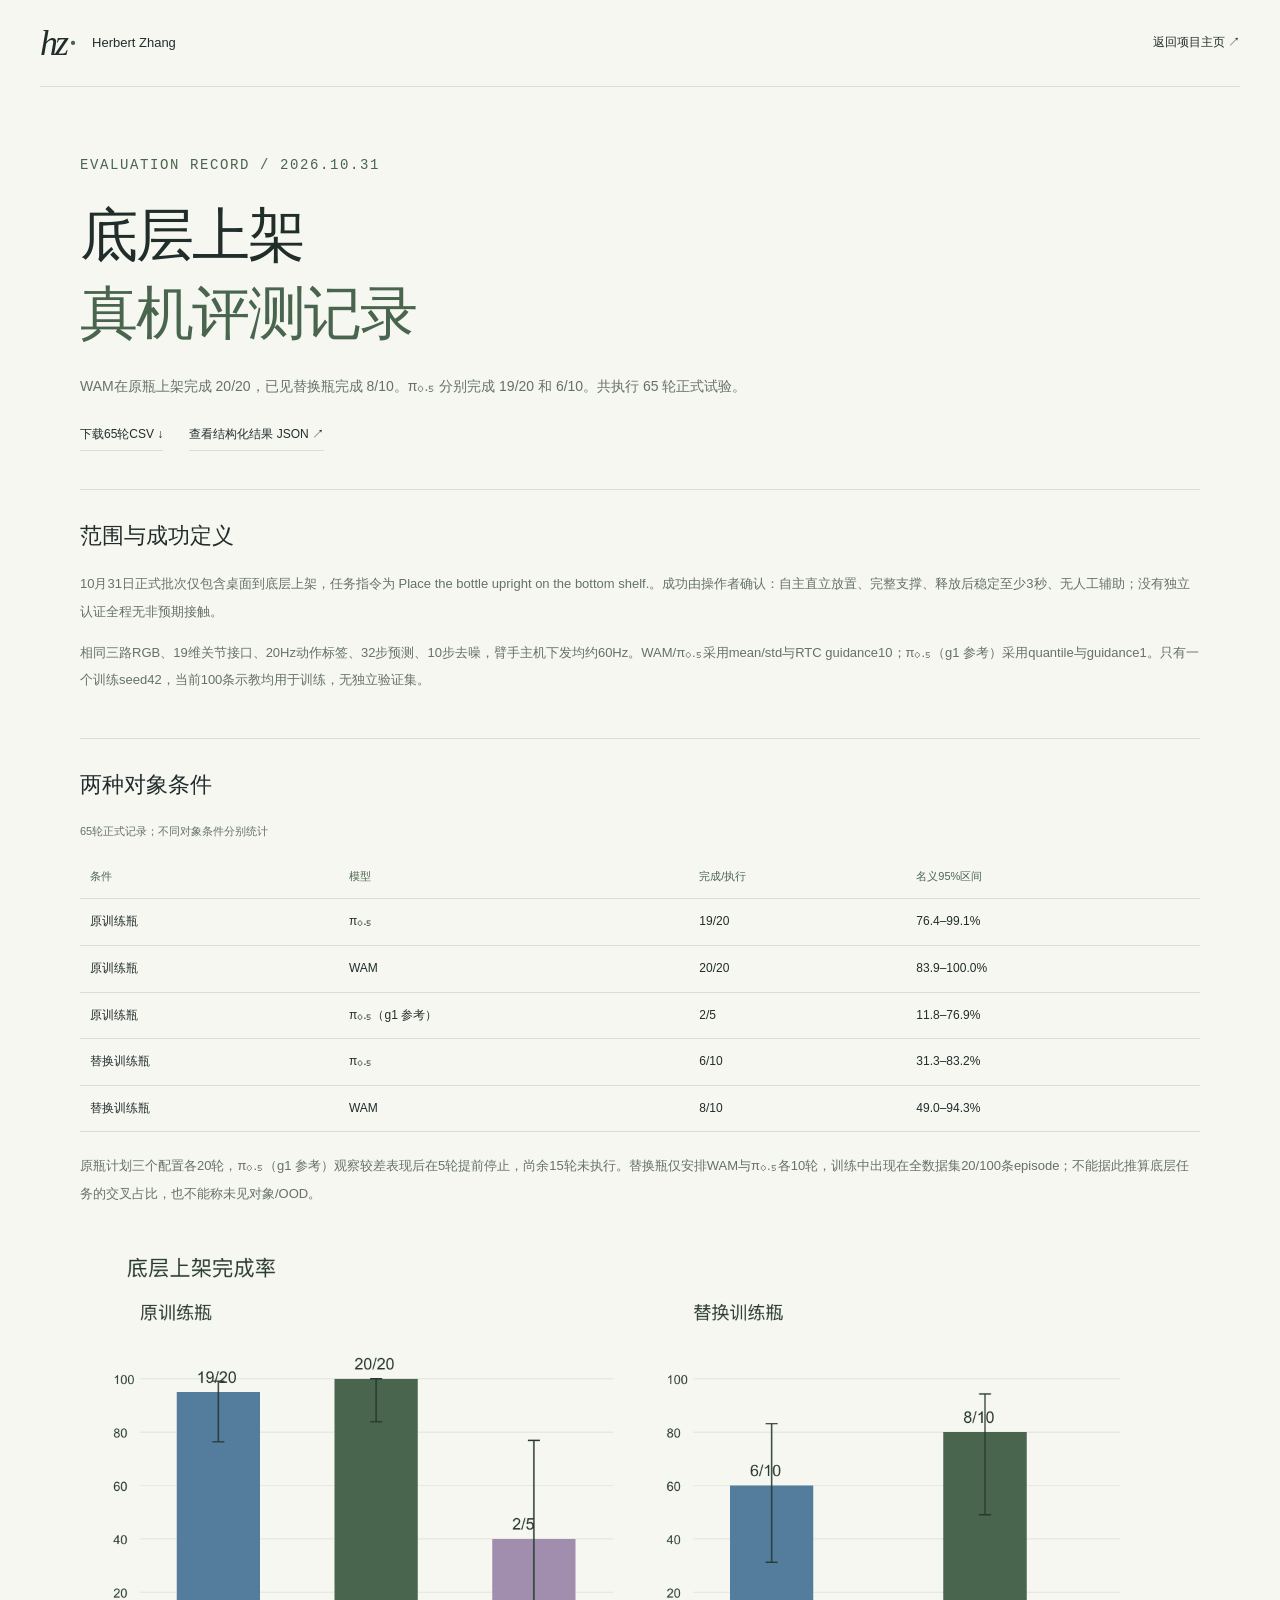
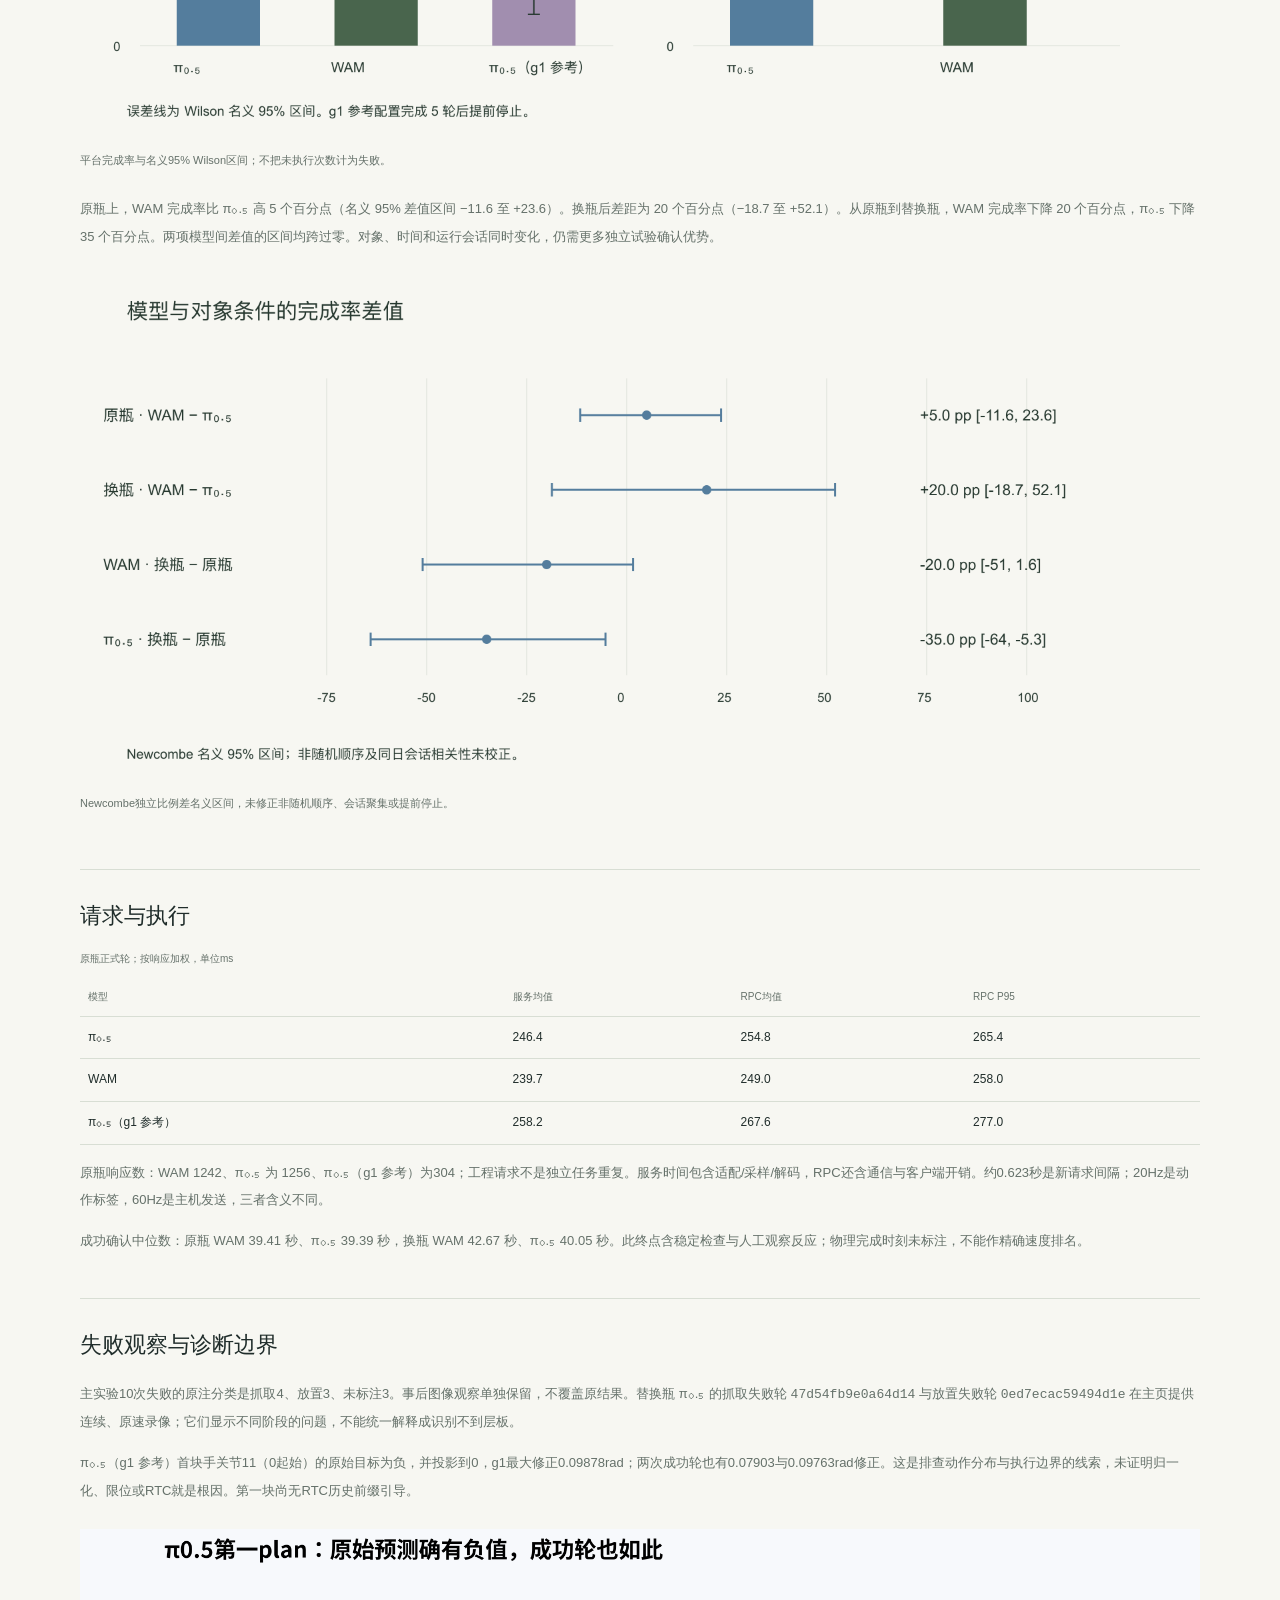
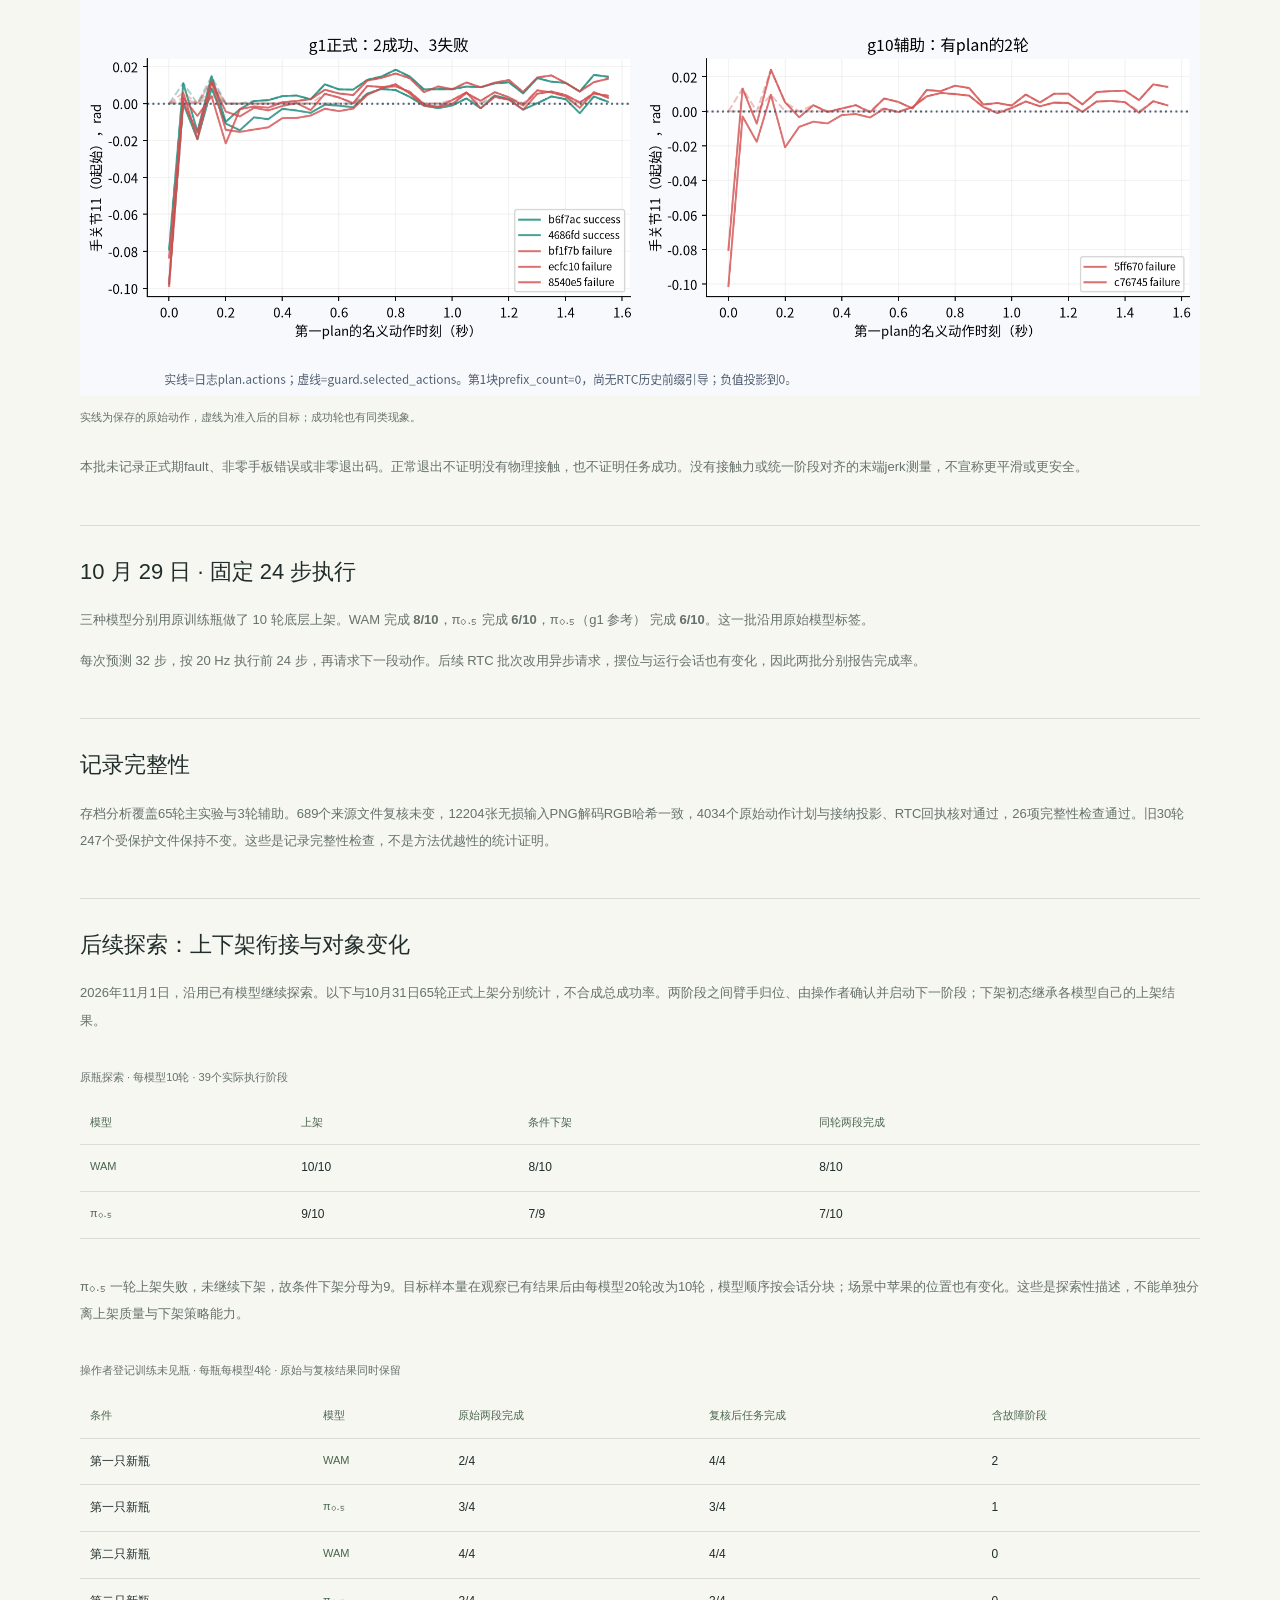
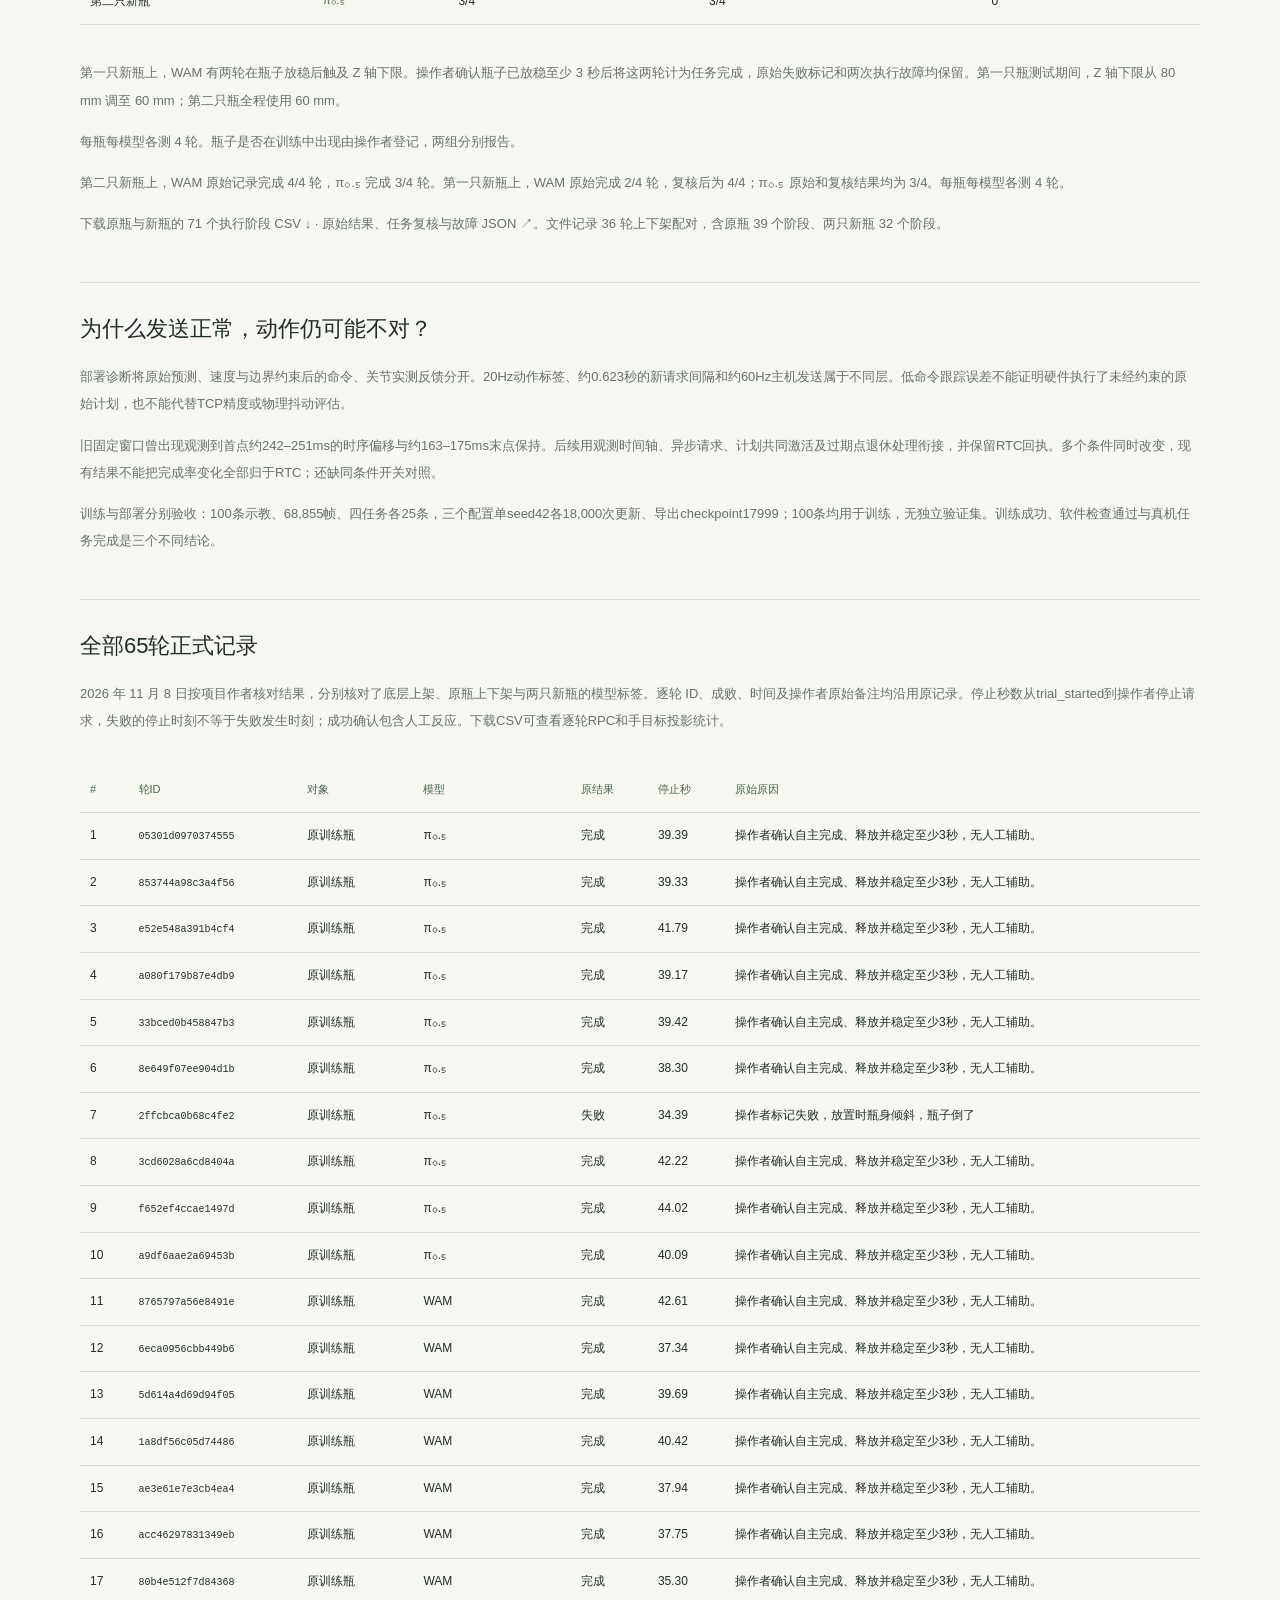
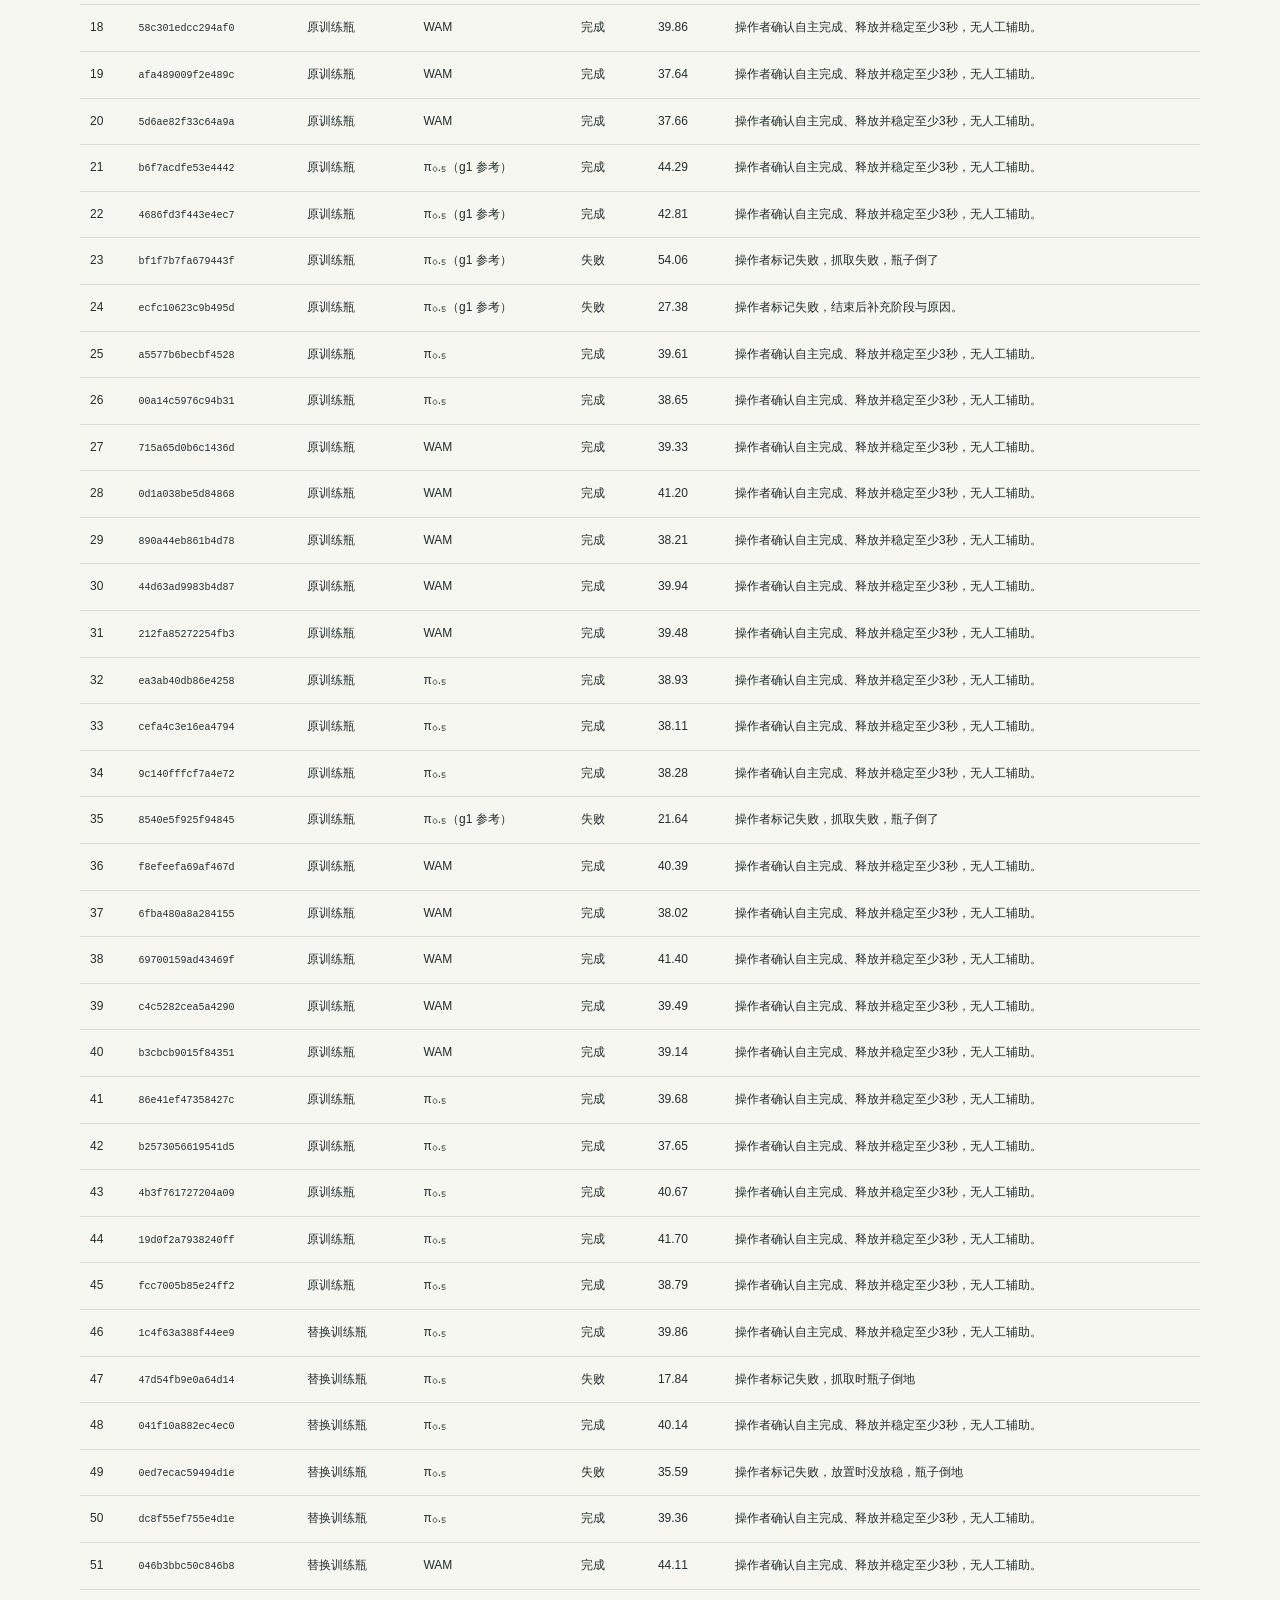
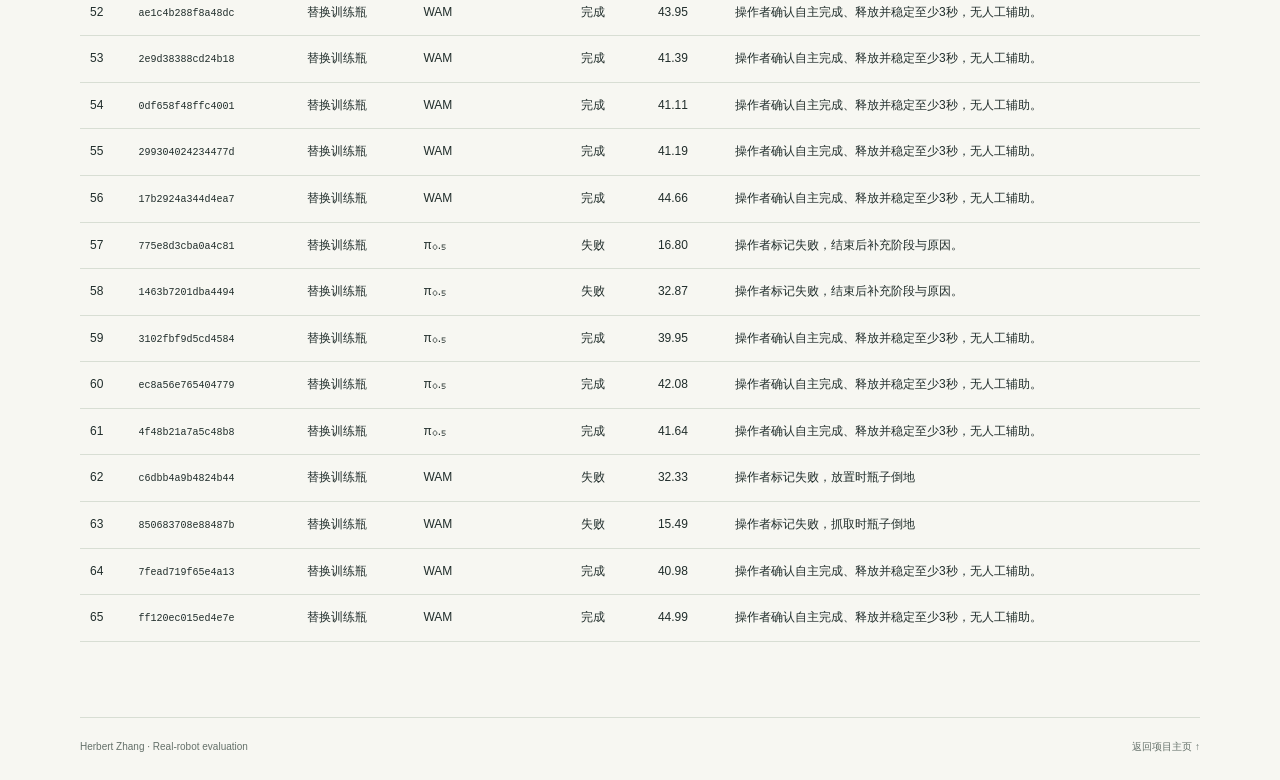
==== commit 1ecaf440: "Update portfolio to pi0.5 with confirmed model labels and supplied diagram" ====
--- a/wam-evaluation.html
+++ b/wam-evaluation.html
@@ -1 +1 @@
-<!doctype html><html lang="zh-CN"><head><meta charset="utf-8"><meta name="viewport" content="width=device-width,initial-scale=1"><title>真机评测与后续探索 — Herbert Zhang</title><meta name="description" content="WAM、π0与π0.5的65轮底层上架正式评测，含对象条件对照、执行时延及失败诊断边界。"><link rel="stylesheet" href="styles.css"><link rel="stylesheet" href="wam-evaluation.css"><link rel="icon" href="assets/favicon.svg"></head><body class="wam-report"><header class="site-header"><a class="identity" href="index.html#wam-evaluation"><span class="monogram">hz<span>·</span></span><span class="identity-name">Herbert Zhang</span></a><nav><a href="index.html#wam-evaluation">返回项目主页 ↗</a></nav></header><main class="page-width"><div class="wam-report-heading"><p class="eyebrow">EVALUATION RECORD / 2026.10.31</p><h1>底层上架<br><span>真机评测记录</span></h1><p>pi0_latent_wam（WAM）在原瓶上架完成 20/20，已见替换瓶完成 8/10。π₀ 分别完成 19/20 和 6/10。共执行 65 轮正式试验。</p><div class="wam-report-links"><a href="assets/wam/evaluation-trials.csv" download>下载65轮CSV ↓</a><a href="assets/wam/evaluation-summary.json">查看结构化结果 JSON ↗</a></div></div><section aria-labelledby="protocol-title"><h2 id="protocol-title">范围与成功定义</h2><p>10月31日正式批次仅包含桌面到底层上架，任务指令为 <span lang="en">Place the bottle upright on the bottom shelf.</span>。成功由操作者确认：自主直立放置、完整支撑、释放后稳定至少3秒、无人工辅助；没有独立认证全程无非预期接触。</p><p>相同三路RGB、19维关节接口、20Hz动作标签、32步预测、10步去噪，臂手主机下发均约60Hz。WAM/π0采用mean/std与RTC guidance10；π0.5采用quantile与guidance1。只有一个训练seed42，当前100条示教均用于训练，无独立验证集。</p></section><section><h2>两种对象条件</h2><table class="wam-record-table"><caption>65轮正式记录；不同对象条件分别统计</caption><thead><tr><th>条件</th><th>模型</th><th>完成/执行</th><th>名义95%区间</th></tr></thead><tbody><tr><td>原训练瓶</td><td>π0</td><td>19/20</td><td>76.4–99.1%</td></tr><tr><td>原训练瓶</td><td>WAM</td><td>20/20</td><td>83.9–100.0%</td></tr><tr><td>原训练瓶</td><td>π0.5</td><td>2/5</td><td>11.8–76.9%</td></tr><tr><td>替换训练瓶</td><td>π0</td><td>6/10</td><td>31.3–83.2%</td></tr><tr><td>替换训练瓶</td><td>WAM</td><td>8/10</td><td>49.0–94.3%</td></tr></tbody></table><p>原瓶计划三模型各20轮，π0.5观察较差表现后在5轮提前停止，尚余15轮未执行。替换瓶仅安排WAM与π0各10轮，训练中出现在全数据集20/100条episode；不能据此推算底层任务的交叉占比，也不能称未见对象/OOD。</p><figure><img src="assets/wam/01_completion.png" alt="原瓶WAM20/20、π0为19/20、π0.5为2/5；换瓶WAM8/10、π0为6/10，并显示Wilson区间" loading="lazy" width="1850" height="840"><figcaption>平台完成率与名义95% Wilson区间；不把未执行次数计为失败。</figcaption></figure><p>原瓶上，WAM 完成率比 π₀ 高 5 个百分点（名义 95% 差值区间 −11.6 至 +23.6）。换瓶后差距为 20 个百分点（−18.7 至 +52.1）。从原瓶到替换瓶，WAM 完成率下降 20 个百分点，π₀ 下降 35 个百分点。两项模型间差值的区间均跨过零。对象、时间和运行会话同时变化，仍需更多独立试验确认优势。</p><figure><img src="assets/wam/02_risk_differences.png" alt="WAM与π0及两种对象条件的完成率差和Newcombe名义区间" loading="lazy"><figcaption>Newcombe独立比例差名义区间，未修正非随机顺序、会话聚集或提前停止。</figcaption></figure></section><section><h2>请求与执行</h2><div class="wam-latency"><table><caption>原瓶正式轮；按响应加权，单位ms</caption><thead><tr><th>模型</th><th>服务均值</th><th>RPC均值</th><th>RPC P95</th></tr></thead><tbody><tr><th scope="row">π0</th><td>246.4</td><td>254.8</td><td>265.4</td></tr><tr><th scope="row">WAM</th><td>239.7</td><td>249.0</td><td>258.0</td></tr><tr><th scope="row">π0.5</th><td>258.2</td><td>267.6</td><td>277.0</td></tr></tbody></table></div><p>原瓶响应数：WAM 1242、π₀ 为 1256、π0.5为304；工程请求不是独立任务重复。服务时间包含适配/采样/解码，RPC还含通信与客户端开销。约0.623秒是新请求间隔；20Hz是动作标签，60Hz是主机发送，三者含义不同。</p><p>成功确认中位数：原瓶 WAM 39.41 秒、π₀ 39.39 秒，换瓶 WAM 42.67 秒、π₀ 40.05 秒。此终点含稳定检查与人工观察反应；物理完成时刻未标注，不能作精确速度排名。</p></section><section id="diagnostics"><h2>失败观察与诊断边界</h2><p>主实验10次失败的原注分类是抓取4、放置3、未标注3。事后图像观察单独保留，不覆盖原结果。替换瓶 π₀ 的抓取失败轮 <code>47d54fb9e0a64d14</code> 与放置失败轮 <code>0ed7ecac59494d1e</code> 在主页提供连续、原速录像；它们显示不同阶段的问题，不能统一解释成识别不到层板。</p><p>π0.5首块手关节11（0起始）的原始目标为负，并投影到0，g1最大修正0.09878rad；两次成功轮也有0.07903与0.09763rad修正。这是排查动作分布与执行边界的线索，未证明归一化、限位或RTC就是根因。第一块尚无RTC历史前缀引导。</p><figure><img src="assets/wam/10_pi05_raw_startup.png" alt="π0.5成功与失败轮都存在启动手关节负目标及投影到0的现象" loading="lazy"><figcaption>实线为保存的原始动作，虚线为准入后的目标；成功轮也有同类现象。</figcaption></figure><p>本批未记录正式期fault、非零手板错误或非零退出码。正常退出不证明没有物理接触，也不证明任务成功。没有接触力或统一阶段对齐的末端jerk测量，不宣称更平滑或更安全。</p></section><section id="fixed-window"><h2>10 月 29 日 · 固定 24 步执行</h2><p>三种模型分别用原训练瓶做了 10 轮底层上架。WAM 完成 <strong>8/10</strong>，π₀ 完成 <strong>6/10</strong>，π₀.₅ 完成 <strong>6/10</strong>。这一批沿用原始模型标签。</p><p>每次预测 32 步，按 20 Hz 执行前 24 步，再请求下一段动作。后续 RTC 批次改用异步请求，摆位与运行会话也有变化，因此两批分别报告完成率。</p></section><section><h2>记录完整性</h2><p>存档分析覆盖65轮主实验与3轮辅助。689个来源文件复核未变，12204张无损输入PNG解码RGB哈希一致，4034个原始动作计划与接纳投影、RTC回执核对通过，26项完整性检查通过。旧30轮247个受保护文件保持不变。这些是记录完整性检查，不是方法优越性的统计证明。</p></section><section id="followup"><h2>后续探索：上下架衔接与对象变化</h2><p>2026年11月1日，沿用已有模型继续探索。以下与10月31日65轮正式上架分别统计，不合成总成功率。两阶段之间臂手归位、由操作者确认并启动下一阶段；下架初态继承各模型自己的上架结果。</p><div class="wam-record-scroll" role="region" aria-label="原瓶上下架结果" tabindex="0"><table class="wam-record-table"><caption>原瓶探索 · 每模型10轮 · 39个实际执行阶段</caption><thead><tr><th scope="col">模型</th><th scope="col">上架</th><th scope="col">条件下架</th><th scope="col">同轮两段完成</th></tr></thead><tbody><tr><th scope="row">WAM</th><td>10/10</td><td>8/10</td><td>8/10</td></tr><tr><th scope="row">π0</th><td>9/10</td><td>7/9</td><td>7/10</td></tr></tbody></table></div><p>π₀ 一轮上架失败，未继续下架，故条件下架分母为9。目标样本量在观察已有结果后由每模型20轮改为10轮，模型顺序按会话分块；场景中苹果的位置也有变化。这些是探索性描述，不能单独分离上架质量与下架策略能力。</p><div class="wam-record-scroll" role="region" aria-label="新瓶小样本与评分复核" tabindex="0"><table class="wam-record-table"><caption>操作者登记训练未见瓶 · 每瓶每模型4轮 · 原始与复核结果同时保留</caption><thead><tr><th scope="col">条件</th><th scope="col">模型</th><th scope="col">原始两段完成</th><th scope="col">复核后任务完成</th><th scope="col">含故障阶段</th></tr></thead><tbody><tr><td>第一只新瓶</td><th scope="row">WAM</th><td>2/4</td><td>4/4</td><td>2</td></tr><tr><td>第一只新瓶</td><th scope="row">π₀</th><td>3/4</td><td>3/4</td><td>1</td></tr><tr><td>第二只新瓶</td><th scope="row">WAM</th><td>4/4</td><td>4/4</td><td>0</td></tr><tr><td>第二只新瓶</td><th scope="row">π₀</th><td>3/4</td><td>3/4</td><td>0</td></tr></tbody></table></div><p>第一只新瓶上，WAM 有两轮在瓶子放稳后触及 Z 轴下限。操作者确认瓶子已放稳至少 3 秒后将这两轮计为任务完成，原始失败标记和两次执行故障均保留。第一只瓶测试期间，Z 轴下限从 80 mm 调至 60 mm；第二只瓶全程使用 60 mm。</p><p>每瓶每模型各测 4 轮。瓶子是否在训练中出现由操作者登记，两组分别报告。</p><p>第二只新瓶上，WAM 原始记录完成 4/4 轮，π₀ 完成 3/4 轮。第一只新瓶上，WAM 原始完成 2/4 轮，复核后为 4/4；π₀ 原始和复核结果均为 3/4。每瓶每模型各测 4 轮。</p><p><a href="assets/wam/followup-stages.csv" download>下载原瓶与新瓶的 71 个执行阶段 CSV ↓</a> · <a href="assets/wam/followup-stages.json">原始结果、任务复核与故障 JSON ↗</a>。文件记录 36 轮上下架配对，含原瓶 39 个阶段、两只新瓶 32 个阶段。</p></section><section id="engineering"><h2>为什么发送正常，动作仍可能不对？</h2><p>部署诊断将原始预测、速度与边界约束后的命令、关节实测反馈分开。20Hz动作标签、约0.623秒的新请求间隔和约60Hz主机发送属于不同层。低命令跟踪误差不能证明硬件执行了未经约束的原始计划，也不能代替TCP精度或物理抖动评估。</p><p>旧固定窗口曾出现观测到首点约242–251ms的时序偏移与约163–175ms末点保持。后续用观测时间轴、异步请求、计划共同激活及过期点退休处理衔接，并保留RTC回执。多个条件同时改变，现有结果不能把完成率变化全部归于RTC；还缺同条件开关对照。</p><p>训练与部署分别验收：100条示教、68,855帧、四任务各25条，三模型单seed42各18,000次更新、导出checkpoint17999；100条均用于训练，无独立验证集。训练成功、软件检查通过与真机任务完成是三个不同结论。</p></section><section id="records"><h2>全部65轮正式记录</h2><p>2026 年 11 月 8 日按项目作者核对结果，分别核对了底层上架、原瓶上下架与两只新瓶的模型标签。逐轮 ID、成败、时间及操作者原始备注均沿用原记录。停止秒数从trial_started到操作者停止请求，失败的停止时刻不等于失败发生时刻；成功确认包含人工反应。下载CSV可查看逐轮RPC和手目标投影统计。</p><div class="wam-record-scroll"><table class="wam-record-table"><thead><tr><th>#</th><th>轮ID</th><th>对象</th><th>模型</th><th>原结果</th><th>停止秒</th><th>原始原因</th></tr></thead><tbody><tr><td>1</td><td><code>05301d0970374555</code></td><td>原训练瓶</td><td>π0</td><td>完成</td><td>39.39</td><td>操作者确认自主完成、释放并稳定至少3秒，无人工辅助。</td></tr><tr><td>2</td><td><code>853744a98c3a4f56</code></td><td>原训练瓶</td><td>π0</td><td>完成</td><td>39.33</td><td>操作者确认自主完成、释放并稳定至少3秒，无人工辅助。</td></tr><tr><td>3</td><td><code>e52e548a391b4cf4</code></td><td>原训练瓶</td><td>π0</td><td>完成</td><td>41.79</td><td>操作者确认自主完成、释放并稳定至少3秒，无人工辅助。</td></tr><tr><td>4</td><td><code>a080f179b87e4db9</code></td><td>原训练瓶</td><td>π0</td><td>完成</td><td>39.17</td><td>操作者确认自主完成、释放并稳定至少3秒，无人工辅助。</td></tr><tr><td>5</td><td><code>33bced0b458847b3</code></td><td>原训练瓶</td><td>π0</td><td>完成</td><td>39.42</td><td>操作者确认自主完成、释放并稳定至少3秒，无人工辅助。</td></tr><tr><td>6</td><td><code>8e649f07ee904d1b</code></td><td>原训练瓶</td><td>π0</td><td>完成</td><td>38.30</td><td>操作者确认自主完成、释放并稳定至少3秒，无人工辅助。</td></tr><tr><td>7</td><td><code>2ffcbca0b68c4fe2</code></td><td>原训练瓶</td><td>π0</td><td>失败</td><td>34.39</td><td>操作者标记失败，放置时瓶身倾斜，瓶子倒了</td></tr><tr><td>8</td><td><code>3cd6028a6cd8404a</code></td><td>原训练瓶</td><td>π0</td><td>完成</td><td>42.22</td><td>操作者确认自主完成、释放并稳定至少3秒，无人工辅助。</td></tr><tr><td>9</td><td><code>f652ef4ccae1497d</code></td><td>原训练瓶</td><td>π0</td><td>完成</td><td>44.02</td><td>操作者确认自主完成、释放并稳定至少3秒，无人工辅助。</td></tr><tr><td>10</td><td><code>a9df6aae2a69453b</code></td><td>原训练瓶</td><td>π0</td><td>完成</td><td>40.09</td><td>操作者确认自主完成、释放并稳定至少3秒，无人工辅助。</td></tr><tr><td>11</td><td><code>8765797a56e8491e</code></td><td>原训练瓶</td><td>WAM</td><td>完成</td><td>42.61</td><td>操作者确认自主完成、释放并稳定至少3秒，无人工辅助。</td></tr><tr><td>12</td><td><code>6eca0956cbb449b6</code></td><td>原训练瓶</td><td>WAM</td><td>完成</td><td>37.34</td><td>操作者确认自主完成、释放并稳定至少3秒，无人工辅助。</td></tr><tr><td>13</td><td><code>5d614a4d69d94f05</code></td><td>原训练瓶</td><td>WAM</td><td>完成</td><td>39.69</td><td>操作者确认自主完成、释放并稳定至少3秒，无人工辅助。</td></tr><tr><td>14</td><td><code>1a8df56c05d74486</code></td><td>原训练瓶</td><td>WAM</td><td>完成</td><td>40.42</td><td>操作者确认自主完成、释放并稳定至少3秒，无人工辅助。</td></tr><tr><td>15</td><td><code>ae3e61e7e3cb4ea4</code></td><td>原训练瓶</td><td>WAM</td><td>完成</td><td>37.94</td><td>操作者确认自主完成、释放并稳定至少3秒，无人工辅助。</td></tr><tr><td>16</td><td><code>acc46297831349eb</code></td><td>原训练瓶</td><td>WAM</td><td>完成</td><td>37.75</td><td>操作者确认自主完成、释放并稳定至少3秒，无人工辅助。</td></tr><tr><td>17</td><td><code>80b4e512f7d84368</code></td><td>原训练瓶</td><td>WAM</td><td>完成</td><td>35.30</td><td>操作者确认自主完成、释放并稳定至少3秒，无人工辅助。</td></tr><tr><td>18</td><td><code>58c301edcc294af0</code></td><td>原训练瓶</td><td>WAM</td><td>完成</td><td>39.86</td><td>操作者确认自主完成、释放并稳定至少3秒，无人工辅助。</td></tr><tr><td>19</td><td><code>afa489009f2e489c</code></td><td>原训练瓶</td><td>WAM</td><td>完成</td><td>37.64</td><td>操作者确认自主完成、释放并稳定至少3秒，无人工辅助。</td></tr><tr><td>20</td><td><code>5d6ae82f33c64a9a</code></td><td>原训练瓶</td><td>WAM</td><td>完成</td><td>37.66</td><td>操作者确认自主完成、释放并稳定至少3秒，无人工辅助。</td></tr><tr><td>21</td><td><code>b6f7acdfe53e4442</code></td><td>原训练瓶</td><td>π0.5</td><td>完成</td><td>44.29</td><td>操作者确认自主完成、释放并稳定至少3秒，无人工辅助。</td></tr><tr><td>22</td><td><code>4686fd3f443e4ec7</code></td><td>原训练瓶</td><td>π0.5</td><td>完成</td><td>42.81</td><td>操作者确认自主完成、释放并稳定至少3秒，无人工辅助。</td></tr><tr><td>23</td><td><code>bf1f7b7fa679443f</code></td><td>原训练瓶</td><td>π0.5</td><td>失败</td><td>54.06</td><td>操作者标记失败，抓取失败，瓶子倒了</td></tr><tr><td>24</td><td><code>ecfc10623c9b495d</code></td><td>原训练瓶</td><td>π0.5</td><td>失败</td><td>27.38</td><td>操作者标记失败，结束后补充阶段与原因。</td></tr><tr><td>25</td><td><code>a5577b6becbf4528</code></td><td>原训练瓶</td><td>π0</td><td>完成</td><td>39.61</td><td>操作者确认自主完成、释放并稳定至少3秒，无人工辅助。</td></tr><tr><td>26</td><td><code>00a14c5976c94b31</code></td><td>原训练瓶</td><td>π0</td><td>完成</td><td>38.65</td><td>操作者确认自主完成、释放并稳定至少3秒，无人工辅助。</td></tr><tr><td>27</td><td><code>715a65d0b6c1436d</code></td><td>原训练瓶</td><td>WAM</td><td>完成</td><td>39.33</td><td>操作者确认自主完成、释放并稳定至少3秒，无人工辅助。</td></tr><tr><td>28</td><td><code>0d1a038be5d84868</code></td><td>原训练瓶</td><td>WAM</td><td>完成</td><td>41.20</td><td>操作者确认自主完成、释放并稳定至少3秒，无人工辅助。</td></tr><tr><td>29</td><td><code>890a44eb861b4d78</code></td><td>原训练瓶</td><td>WAM</td><td>完成</td><td>38.21</td><td>操作者确认自主完成、释放并稳定至少3秒，无人工辅助。</td></tr><tr><td>30</td><td><code>44d63ad9983b4d87</code></td><td>原训练瓶</td><td>WAM</td><td>完成</td><td>39.94</td><td>操作者确认自主完成、释放并稳定至少3秒，无人工辅助。</td></tr><tr><td>31</td><td><code>212fa85272254fb3</code></td><td>原训练瓶</td><td>WAM</td><td>完成</td><td>39.48</td><td>操作者确认自主完成、释放并稳定至少3秒，无人工辅助。</td></tr><tr><td>32</td><td><code>ea3ab40db86e4258</code></td><td>原训练瓶</td><td>π0</td><td>完成</td><td>38.93</td><td>操作者确认自主完成、释放并稳定至少3秒，无人工辅助。</td></tr><tr><td>33</td><td><code>cefa4c3e16ea4794</code></td><td>原训练瓶</td><td>π0</td><td>完成</td><td>38.11</td><td>操作者确认自主完成、释放并稳定至少3秒，无人工辅助。</td></tr><tr><td>34</td><td><code>9c140fffcf7a4e72</code></td><td>原训练瓶</td><td>π0</td><td>完成</td><td>38.28</td><td>操作者确认自主完成、释放并稳定至少3秒，无人工辅助。</td></tr><tr><td>35</td><td><code>8540e5f925f94845</code></td><td>原训练瓶</td><td>π0.5</td><td>失败</td><td>21.64</td><td>操作者标记失败，抓取失败，瓶子倒了</td></tr><tr><td>36</td><td><code>f8efeefa69af467d</code></td><td>原训练瓶</td><td>WAM</td><td>完成</td><td>40.39</td><td>操作者确认自主完成、释放并稳定至少3秒，无人工辅助。</td></tr><tr><td>37</td><td><code>6fba480a8a284155</code></td><td>原训练瓶</td><td>WAM</td><td>完成</td><td>38.02</td><td>操作者确认自主完成、释放并稳定至少3秒，无人工辅助。</td></tr><tr><td>38</td><td><code>69700159ad43469f</code></td><td>原训练瓶</td><td>WAM</td><td>完成</td><td>41.40</td><td>操作者确认自主完成、释放并稳定至少3秒，无人工辅助。</td></tr><tr><td>39</td><td><code>c4c5282cea5a4290</code></td><td>原训练瓶</td><td>WAM</td><td>完成</td><td>39.49</td><td>操作者确认自主完成、释放并稳定至少3秒，无人工辅助。</td></tr><tr><td>40</td><td><code>b3cbcb9015f84351</code></td><td>原训练瓶</td><td>WAM</td><td>完成</td><td>39.14</td><td>操作者确认自主完成、释放并稳定至少3秒，无人工辅助。</td></tr><tr><td>41</td><td><code>86e41ef47358427c</code></td><td>原训练瓶</td><td>π0</td><td>完成</td><td>39.68</td><td>操作者确认自主完成、释放并稳定至少3秒，无人工辅助。</td></tr><tr><td>42</td><td><code>b2573056619541d5</code></td><td>原训练瓶</td><td>π0</td><td>完成</td><td>37.65</td><td>操作者确认自主完成、释放并稳定至少3秒，无人工辅助。</td></tr><tr><td>43</td><td><code>4b3f761727204a09</code></td><td>原训练瓶</td><td>π0</td><td>完成</td><td>40.67</td><td>操作者确认自主完成、释放并稳定至少3秒，无人工辅助。</td></tr><tr><td>44</td><td><code>19d0f2a7938240ff</code></td><td>原训练瓶</td><td>π0</td><td>完成</td><td>41.70</td><td>操作者确认自主完成、释放并稳定至少3秒，无人工辅助。</td></tr><tr><td>45</td><td><code>fcc7005b85e24ff2</code></td><td>原训练瓶</td><td>π0</td><td>完成</td><td>38.79</td><td>操作者确认自主完成、释放并稳定至少3秒，无人工辅助。</td></tr><tr><td>46</td><td><code>1c4f63a388f44ee9</code></td><td>替换训练瓶</td><td>π0</td><td>完成</td><td>39.86</td><td>操作者确认自主完成、释放并稳定至少3秒，无人工辅助。</td></tr><tr><td>47</td><td><code>47d54fb9e0a64d14</code></td><td>替换训练瓶</td><td>π0</td><td>失败</td><td>17.84</td><td>操作者标记失败，抓取时瓶子倒地</td></tr><tr><td>48</td><td><code>041f10a882ec4ec0</code></td><td>替换训练瓶</td><td>π0</td><td>完成</td><td>40.14</td><td>操作者确认自主完成、释放并稳定至少3秒，无人工辅助。</td></tr><tr><td>49</td><td><code>0ed7ecac59494d1e</code></td><td>替换训练瓶</td><td>π0</td><td>失败</td><td>35.59</td><td>操作者标记失败，放置时没放稳，瓶子倒地</td></tr><tr><td>50</td><td><code>dc8f55ef755e4d1e</code></td><td>替换训练瓶</td><td>π0</td><td>完成</td><td>39.36</td><td>操作者确认自主完成、释放并稳定至少3秒，无人工辅助。</td></tr><tr><td>51</td><td><code>046b3bbc50c846b8</code></td><td>替换训练瓶</td><td>WAM</td><td>完成</td><td>44.11</td><td>操作者确认自主完成、释放并稳定至少3秒，无人工辅助。</td></tr><tr><td>52</td><td><code>ae1c4b288f8a48dc</code></td><td>替换训练瓶</td><td>WAM</td><td>完成</td><td>43.95</td><td>操作者确认自主完成、释放并稳定至少3秒，无人工辅助。</td></tr><tr><td>53</td><td><code>2e9d38388cd24b18</code></td><td>替换训练瓶</td><td>WAM</td><td>完成</td><td>41.39</td><td>操作者确认自主完成、释放并稳定至少3秒，无人工辅助。</td></tr><tr><td>54</td><td><code>0df658f48ffc4001</code></td><td>替换训练瓶</td><td>WAM</td><td>完成</td><td>41.11</td><td>操作者确认自主完成、释放并稳定至少3秒，无人工辅助。</td></tr><tr><td>55</td><td><code>299304024234477d</code></td><td>替换训练瓶</td><td>WAM</td><td>完成</td><td>41.19</td><td>操作者确认自主完成、释放并稳定至少3秒，无人工辅助。</td></tr><tr><td>56</td><td><code>17b2924a344d4ea7</code></td><td>替换训练瓶</td><td>WAM</td><td>完成</td><td>44.66</td><td>操作者确认自主完成、释放并稳定至少3秒，无人工辅助。</td></tr><tr><td>57</td><td><code>775e8d3cba0a4c81</code></td><td>替换训练瓶</td><td>π0</td><td>失败</td><td>16.80</td><td>操作者标记失败，结束后补充阶段与原因。</td></tr><tr><td>58</td><td><code>1463b7201dba4494</code></td><td>替换训练瓶</td><td>π0</td><td>失败</td><td>32.87</td><td>操作者标记失败，结束后补充阶段与原因。</td></tr><tr><td>59</td><td><code>3102fbf9d5cd4584</code></td><td>替换训练瓶</td><td>π0</td><td>完成</td><td>39.95</td><td>操作者确认自主完成、释放并稳定至少3秒，无人工辅助。</td></tr><tr><td>60</td><td><code>ec8a56e765404779</code></td><td>替换训练瓶</td><td>π0</td><td>完成</td><td>42.08</td><td>操作者确认自主完成、释放并稳定至少3秒，无人工辅助。</td></tr><tr><td>61</td><td><code>4f48b21a7a5c48b8</code></td><td>替换训练瓶</td><td>π0</td><td>完成</td><td>41.64</td><td>操作者确认自主完成、释放并稳定至少3秒，无人工辅助。</td></tr><tr><td>62</td><td><code>c6dbb4a9b4824b44</code></td><td>替换训练瓶</td><td>WAM</td><td>失败</td><td>32.33</td><td>操作者标记失败，放置时瓶子倒地</td></tr><tr><td>63</td><td><code>850683708e88487b</code></td><td>替换训练瓶</td><td>WAM</td><td>失败</td><td>15.49</td><td>操作者标记失败，抓取时瓶子倒地</td></tr><tr><td>64</td><td><code>7fead719f65e4a13</code></td><td>替换训练瓶</td><td>WAM</td><td>完成</td><td>40.98</td><td>操作者确认自主完成、释放并稳定至少3秒，无人工辅助。</td></tr><tr><td>65</td><td><code>ff120ec015ed4e7e</code></td><td>替换训练瓶</td><td>WAM</td><td>完成</td><td>44.99</td><td>操作者确认自主完成、释放并稳定至少3秒，无人工辅助。</td></tr></tbody></table></div></section></main><footer class="site-footer page-width"><span>Herbert Zhang · Real-robot evaluation</span><a href="index.html#wam-evaluation">返回项目主页 ↑</a></footer></body></html>+<!doctype html><html lang="zh-CN"><head><meta charset="utf-8"><meta name="viewport" content="width=device-width,initial-scale=1"><title>真机评测与后续探索 — Herbert Zhang</title><meta name="description" content="WAM、π₀.₅与π₀.₅（g1 参考）的65轮底层上架正式评测，含对象条件对照、执行时延及失败诊断边界。"><link rel="stylesheet" href="styles.css"><link rel="stylesheet" href="wam-evaluation.css"><link rel="icon" href="assets/favicon.svg"></head><body class="wam-report"><header class="site-header"><a class="identity" href="index.html#wam-evaluation"><span class="monogram">hz<span>·</span></span><span class="identity-name">Herbert Zhang</span></a><nav><a href="index.html#wam-evaluation">返回项目主页 ↗</a></nav></header><main class="page-width"><div class="wam-report-heading"><p class="eyebrow">EVALUATION RECORD / 2026.10.31</p><h1>底层上架<br><span>真机评测记录</span></h1><p>WAM在原瓶上架完成 20/20，已见替换瓶完成 8/10。π₀.₅ 分别完成 19/20 和 6/10。共执行 65 轮正式试验。</p><div class="wam-report-links"><a href="assets/wam/evaluation-trials.csv" download>下载65轮CSV ↓</a><a href="assets/wam/evaluation-summary.json">查看结构化结果 JSON ↗</a></div></div><section aria-labelledby="protocol-title"><h2 id="protocol-title">范围与成功定义</h2><p>10月31日正式批次仅包含桌面到底层上架，任务指令为 <span lang="en">Place the bottle upright on the bottom shelf.</span>。成功由操作者确认：自主直立放置、完整支撑、释放后稳定至少3秒、无人工辅助；没有独立认证全程无非预期接触。</p><p>相同三路RGB、19维关节接口、20Hz动作标签、32步预测、10步去噪，臂手主机下发均约60Hz。WAM/π₀.₅采用mean/std与RTC guidance10；π₀.₅（g1 参考）采用quantile与guidance1。只有一个训练seed42，当前100条示教均用于训练，无独立验证集。</p></section><section><h2>两种对象条件</h2><table class="wam-record-table"><caption>65轮正式记录；不同对象条件分别统计</caption><thead><tr><th>条件</th><th>模型</th><th>完成/执行</th><th>名义95%区间</th></tr></thead><tbody><tr><td>原训练瓶</td><td>π₀.₅</td><td>19/20</td><td>76.4–99.1%</td></tr><tr><td>原训练瓶</td><td>WAM</td><td>20/20</td><td>83.9–100.0%</td></tr><tr><td>原训练瓶</td><td>π₀.₅（g1 参考）</td><td>2/5</td><td>11.8–76.9%</td></tr><tr><td>替换训练瓶</td><td>π₀.₅</td><td>6/10</td><td>31.3–83.2%</td></tr><tr><td>替换训练瓶</td><td>WAM</td><td>8/10</td><td>49.0–94.3%</td></tr></tbody></table><p>原瓶计划三个配置各20轮，π₀.₅（g1 参考）观察较差表现后在5轮提前停止，尚余15轮未执行。替换瓶仅安排WAM与π₀.₅各10轮，训练中出现在全数据集20/100条episode；不能据此推算底层任务的交叉占比，也不能称未见对象/OOD。</p><figure><img src="assets/wam/01_completion_pi05.png" alt="原瓶WAM20/20、π₀.₅为19/20、π₀.₅（g1 参考）为2/5；换瓶WAM8/10、π₀.₅为6/10，并显示Wilson区间" loading="lazy" width="1680" height="760"><figcaption>平台完成率与名义95% Wilson区间；不把未执行次数计为失败。</figcaption></figure><p>原瓶上，WAM 完成率比 π₀.₅ 高 5 个百分点（名义 95% 差值区间 −11.6 至 +23.6）。换瓶后差距为 20 个百分点（−18.7 至 +52.1）。从原瓶到替换瓶，WAM 完成率下降 20 个百分点，π₀.₅ 下降 35 个百分点。两项模型间差值的区间均跨过零。对象、时间和运行会话同时变化，仍需更多独立试验确认优势。</p><figure><img src="assets/wam/02_risk_differences_pi05.png" alt="WAM与π₀.₅及两种对象条件的完成率差和Newcombe名义区间" loading="lazy"><figcaption>Newcombe独立比例差名义区间，未修正非随机顺序、会话聚集或提前停止。</figcaption></figure></section><section><h2>请求与执行</h2><div class="wam-latency"><table><caption>原瓶正式轮；按响应加权，单位ms</caption><thead><tr><th>模型</th><th>服务均值</th><th>RPC均值</th><th>RPC P95</th></tr></thead><tbody><tr><th scope="row">π₀.₅</th><td>246.4</td><td>254.8</td><td>265.4</td></tr><tr><th scope="row">WAM</th><td>239.7</td><td>249.0</td><td>258.0</td></tr><tr><th scope="row">π₀.₅（g1 参考）</th><td>258.2</td><td>267.6</td><td>277.0</td></tr></tbody></table></div><p>原瓶响应数：WAM 1242、π₀.₅ 为 1256、π₀.₅（g1 参考）为304；工程请求不是独立任务重复。服务时间包含适配/采样/解码，RPC还含通信与客户端开销。约0.623秒是新请求间隔；20Hz是动作标签，60Hz是主机发送，三者含义不同。</p><p>成功确认中位数：原瓶 WAM 39.41 秒、π₀.₅ 39.39 秒，换瓶 WAM 42.67 秒、π₀.₅ 40.05 秒。此终点含稳定检查与人工观察反应；物理完成时刻未标注，不能作精确速度排名。</p></section><section id="diagnostics"><h2>失败观察与诊断边界</h2><p>主实验10次失败的原注分类是抓取4、放置3、未标注3。事后图像观察单独保留，不覆盖原结果。替换瓶 π₀.₅ 的抓取失败轮 <code>47d54fb9e0a64d14</code> 与放置失败轮 <code>0ed7ecac59494d1e</code> 在主页提供连续、原速录像；它们显示不同阶段的问题，不能统一解释成识别不到层板。</p><p>π₀.₅（g1 参考）首块手关节11（0起始）的原始目标为负，并投影到0，g1最大修正0.09878rad；两次成功轮也有0.07903与0.09763rad修正。这是排查动作分布与执行边界的线索，未证明归一化、限位或RTC就是根因。第一块尚无RTC历史前缀引导。</p><figure><img src="assets/wam/10_pi05_raw_startup.png" alt="π₀.₅（g1 参考）成功与失败轮都存在启动手关节负目标及投影到0的现象" loading="lazy"><figcaption>实线为保存的原始动作，虚线为准入后的目标；成功轮也有同类现象。</figcaption></figure><p>本批未记录正式期fault、非零手板错误或非零退出码。正常退出不证明没有物理接触，也不证明任务成功。没有接触力或统一阶段对齐的末端jerk测量，不宣称更平滑或更安全。</p></section><section id="fixed-window"><h2>10 月 29 日 · 固定 24 步执行</h2><p>三种模型分别用原训练瓶做了 10 轮底层上架。WAM 完成 <strong>8/10</strong>，π₀.₅ 完成 <strong>6/10</strong>，π₀.₅（g1 参考） 完成 <strong>6/10</strong>。这一批沿用原始模型标签。</p><p>每次预测 32 步，按 20 Hz 执行前 24 步，再请求下一段动作。后续 RTC 批次改用异步请求，摆位与运行会话也有变化，因此两批分别报告完成率。</p></section><section><h2>记录完整性</h2><p>存档分析覆盖65轮主实验与3轮辅助。689个来源文件复核未变，12204张无损输入PNG解码RGB哈希一致，4034个原始动作计划与接纳投影、RTC回执核对通过，26项完整性检查通过。旧30轮247个受保护文件保持不变。这些是记录完整性检查，不是方法优越性的统计证明。</p></section><section id="followup"><h2>后续探索：上下架衔接与对象变化</h2><p>2026年11月1日，沿用已有模型继续探索。以下与10月31日65轮正式上架分别统计，不合成总成功率。两阶段之间臂手归位、由操作者确认并启动下一阶段；下架初态继承各模型自己的上架结果。</p><div class="wam-record-scroll" role="region" aria-label="原瓶上下架结果" tabindex="0"><table class="wam-record-table"><caption>原瓶探索 · 每模型10轮 · 39个实际执行阶段</caption><thead><tr><th scope="col">模型</th><th scope="col">上架</th><th scope="col">条件下架</th><th scope="col">同轮两段完成</th></tr></thead><tbody><tr><th scope="row">WAM</th><td>10/10</td><td>8/10</td><td>8/10</td></tr><tr><th scope="row">π₀.₅</th><td>9/10</td><td>7/9</td><td>7/10</td></tr></tbody></table></div><p>π₀.₅ 一轮上架失败，未继续下架，故条件下架分母为9。目标样本量在观察已有结果后由每模型20轮改为10轮，模型顺序按会话分块；场景中苹果的位置也有变化。这些是探索性描述，不能单独分离上架质量与下架策略能力。</p><div class="wam-record-scroll" role="region" aria-label="新瓶小样本与评分复核" tabindex="0"><table class="wam-record-table"><caption>操作者登记训练未见瓶 · 每瓶每模型4轮 · 原始与复核结果同时保留</caption><thead><tr><th scope="col">条件</th><th scope="col">模型</th><th scope="col">原始两段完成</th><th scope="col">复核后任务完成</th><th scope="col">含故障阶段</th></tr></thead><tbody><tr><td>第一只新瓶</td><th scope="row">WAM</th><td>2/4</td><td>4/4</td><td>2</td></tr><tr><td>第一只新瓶</td><th scope="row">π₀.₅</th><td>3/4</td><td>3/4</td><td>1</td></tr><tr><td>第二只新瓶</td><th scope="row">WAM</th><td>4/4</td><td>4/4</td><td>0</td></tr><tr><td>第二只新瓶</td><th scope="row">π₀.₅</th><td>3/4</td><td>3/4</td><td>0</td></tr></tbody></table></div><p>第一只新瓶上，WAM 有两轮在瓶子放稳后触及 Z 轴下限。操作者确认瓶子已放稳至少 3 秒后将这两轮计为任务完成，原始失败标记和两次执行故障均保留。第一只瓶测试期间，Z 轴下限从 80 mm 调至 60 mm；第二只瓶全程使用 60 mm。</p><p>每瓶每模型各测 4 轮。瓶子是否在训练中出现由操作者登记，两组分别报告。</p><p>第二只新瓶上，WAM 原始记录完成 4/4 轮，π₀.₅ 完成 3/4 轮。第一只新瓶上，WAM 原始完成 2/4 轮，复核后为 4/4；π₀.₅ 原始和复核结果均为 3/4。每瓶每模型各测 4 轮。</p><p><a href="assets/wam/followup-stages.csv" download>下载原瓶与新瓶的 71 个执行阶段 CSV ↓</a> · <a href="assets/wam/followup-stages.json">原始结果、任务复核与故障 JSON ↗</a>。文件记录 36 轮上下架配对，含原瓶 39 个阶段、两只新瓶 32 个阶段。</p></section><section id="engineering"><h2>为什么发送正常，动作仍可能不对？</h2><p>部署诊断将原始预测、速度与边界约束后的命令、关节实测反馈分开。20Hz动作标签、约0.623秒的新请求间隔和约60Hz主机发送属于不同层。低命令跟踪误差不能证明硬件执行了未经约束的原始计划，也不能代替TCP精度或物理抖动评估。</p><p>旧固定窗口曾出现观测到首点约242–251ms的时序偏移与约163–175ms末点保持。后续用观测时间轴、异步请求、计划共同激活及过期点退休处理衔接，并保留RTC回执。多个条件同时改变，现有结果不能把完成率变化全部归于RTC；还缺同条件开关对照。</p><p>训练与部署分别验收：100条示教、68,855帧、四任务各25条，三个配置单seed42各18,000次更新、导出checkpoint17999；100条均用于训练，无独立验证集。训练成功、软件检查通过与真机任务完成是三个不同结论。</p></section><section id="records"><h2>全部65轮正式记录</h2><p>2026 年 11 月 8 日按项目作者核对结果，分别核对了底层上架、原瓶上下架与两只新瓶的模型标签。逐轮 ID、成败、时间及操作者原始备注均沿用原记录。停止秒数从trial_started到操作者停止请求，失败的停止时刻不等于失败发生时刻；成功确认包含人工反应。下载CSV可查看逐轮RPC和手目标投影统计。</p><div class="wam-record-scroll"><table class="wam-record-table"><thead><tr><th>#</th><th>轮ID</th><th>对象</th><th>模型</th><th>原结果</th><th>停止秒</th><th>原始原因</th></tr></thead><tbody><tr><td>1</td><td><code>05301d0970374555</code></td><td>原训练瓶</td><td>π₀.₅</td><td>完成</td><td>39.39</td><td>操作者确认自主完成、释放并稳定至少3秒，无人工辅助。</td></tr><tr><td>2</td><td><code>853744a98c3a4f56</code></td><td>原训练瓶</td><td>π₀.₅</td><td>完成</td><td>39.33</td><td>操作者确认自主完成、释放并稳定至少3秒，无人工辅助。</td></tr><tr><td>3</td><td><code>e52e548a391b4cf4</code></td><td>原训练瓶</td><td>π₀.₅</td><td>完成</td><td>41.79</td><td>操作者确认自主完成、释放并稳定至少3秒，无人工辅助。</td></tr><tr><td>4</td><td><code>a080f179b87e4db9</code></td><td>原训练瓶</td><td>π₀.₅</td><td>完成</td><td>39.17</td><td>操作者确认自主完成、释放并稳定至少3秒，无人工辅助。</td></tr><tr><td>5</td><td><code>33bced0b458847b3</code></td><td>原训练瓶</td><td>π₀.₅</td><td>完成</td><td>39.42</td><td>操作者确认自主完成、释放并稳定至少3秒，无人工辅助。</td></tr><tr><td>6</td><td><code>8e649f07ee904d1b</code></td><td>原训练瓶</td><td>π₀.₅</td><td>完成</td><td>38.30</td><td>操作者确认自主完成、释放并稳定至少3秒，无人工辅助。</td></tr><tr><td>7</td><td><code>2ffcbca0b68c4fe2</code></td><td>原训练瓶</td><td>π₀.₅</td><td>失败</td><td>34.39</td><td>操作者标记失败，放置时瓶身倾斜，瓶子倒了</td></tr><tr><td>8</td><td><code>3cd6028a6cd8404a</code></td><td>原训练瓶</td><td>π₀.₅</td><td>完成</td><td>42.22</td><td>操作者确认自主完成、释放并稳定至少3秒，无人工辅助。</td></tr><tr><td>9</td><td><code>f652ef4ccae1497d</code></td><td>原训练瓶</td><td>π₀.₅</td><td>完成</td><td>44.02</td><td>操作者确认自主完成、释放并稳定至少3秒，无人工辅助。</td></tr><tr><td>10</td><td><code>a9df6aae2a69453b</code></td><td>原训练瓶</td><td>π₀.₅</td><td>完成</td><td>40.09</td><td>操作者确认自主完成、释放并稳定至少3秒，无人工辅助。</td></tr><tr><td>11</td><td><code>8765797a56e8491e</code></td><td>原训练瓶</td><td>WAM</td><td>完成</td><td>42.61</td><td>操作者确认自主完成、释放并稳定至少3秒，无人工辅助。</td></tr><tr><td>12</td><td><code>6eca0956cbb449b6</code></td><td>原训练瓶</td><td>WAM</td><td>完成</td><td>37.34</td><td>操作者确认自主完成、释放并稳定至少3秒，无人工辅助。</td></tr><tr><td>13</td><td><code>5d614a4d69d94f05</code></td><td>原训练瓶</td><td>WAM</td><td>完成</td><td>39.69</td><td>操作者确认自主完成、释放并稳定至少3秒，无人工辅助。</td></tr><tr><td>14</td><td><code>1a8df56c05d74486</code></td><td>原训练瓶</td><td>WAM</td><td>完成</td><td>40.42</td><td>操作者确认自主完成、释放并稳定至少3秒，无人工辅助。</td></tr><tr><td>15</td><td><code>ae3e61e7e3cb4ea4</code></td><td>原训练瓶</td><td>WAM</td><td>完成</td><td>37.94</td><td>操作者确认自主完成、释放并稳定至少3秒，无人工辅助。</td></tr><tr><td>16</td><td><code>acc46297831349eb</code></td><td>原训练瓶</td><td>WAM</td><td>完成</td><td>37.75</td><td>操作者确认自主完成、释放并稳定至少3秒，无人工辅助。</td></tr><tr><td>17</td><td><code>80b4e512f7d84368</code></td><td>原训练瓶</td><td>WAM</td><td>完成</td><td>35.30</td><td>操作者确认自主完成、释放并稳定至少3秒，无人工辅助。</td></tr><tr><td>18</td><td><code>58c301edcc294af0</code></td><td>原训练瓶</td><td>WAM</td><td>完成</td><td>39.86</td><td>操作者确认自主完成、释放并稳定至少3秒，无人工辅助。</td></tr><tr><td>19</td><td><code>afa489009f2e489c</code></td><td>原训练瓶</td><td>WAM</td><td>完成</td><td>37.64</td><td>操作者确认自主完成、释放并稳定至少3秒，无人工辅助。</td></tr><tr><td>20</td><td><code>5d6ae82f33c64a9a</code></td><td>原训练瓶</td><td>WAM</td><td>完成</td><td>37.66</td><td>操作者确认自主完成、释放并稳定至少3秒，无人工辅助。</td></tr><tr><td>21</td><td><code>b6f7acdfe53e4442</code></td><td>原训练瓶</td><td>π₀.₅（g1 参考）</td><td>完成</td><td>44.29</td><td>操作者确认自主完成、释放并稳定至少3秒，无人工辅助。</td></tr><tr><td>22</td><td><code>4686fd3f443e4ec7</code></td><td>原训练瓶</td><td>π₀.₅（g1 参考）</td><td>完成</td><td>42.81</td><td>操作者确认自主完成、释放并稳定至少3秒，无人工辅助。</td></tr><tr><td>23</td><td><code>bf1f7b7fa679443f</code></td><td>原训练瓶</td><td>π₀.₅（g1 参考）</td><td>失败</td><td>54.06</td><td>操作者标记失败，抓取失败，瓶子倒了</td></tr><tr><td>24</td><td><code>ecfc10623c9b495d</code></td><td>原训练瓶</td><td>π₀.₅（g1 参考）</td><td>失败</td><td>27.38</td><td>操作者标记失败，结束后补充阶段与原因。</td></tr><tr><td>25</td><td><code>a5577b6becbf4528</code></td><td>原训练瓶</td><td>π₀.₅</td><td>完成</td><td>39.61</td><td>操作者确认自主完成、释放并稳定至少3秒，无人工辅助。</td></tr><tr><td>26</td><td><code>00a14c5976c94b31</code></td><td>原训练瓶</td><td>π₀.₅</td><td>完成</td><td>38.65</td><td>操作者确认自主完成、释放并稳定至少3秒，无人工辅助。</td></tr><tr><td>27</td><td><code>715a65d0b6c1436d</code></td><td>原训练瓶</td><td>WAM</td><td>完成</td><td>39.33</td><td>操作者确认自主完成、释放并稳定至少3秒，无人工辅助。</td></tr><tr><td>28</td><td><code>0d1a038be5d84868</code></td><td>原训练瓶</td><td>WAM</td><td>完成</td><td>41.20</td><td>操作者确认自主完成、释放并稳定至少3秒，无人工辅助。</td></tr><tr><td>29</td><td><code>890a44eb861b4d78</code></td><td>原训练瓶</td><td>WAM</td><td>完成</td><td>38.21</td><td>操作者确认自主完成、释放并稳定至少3秒，无人工辅助。</td></tr><tr><td>30</td><td><code>44d63ad9983b4d87</code></td><td>原训练瓶</td><td>WAM</td><td>完成</td><td>39.94</td><td>操作者确认自主完成、释放并稳定至少3秒，无人工辅助。</td></tr><tr><td>31</td><td><code>212fa85272254fb3</code></td><td>原训练瓶</td><td>WAM</td><td>完成</td><td>39.48</td><td>操作者确认自主完成、释放并稳定至少3秒，无人工辅助。</td></tr><tr><td>32</td><td><code>ea3ab40db86e4258</code></td><td>原训练瓶</td><td>π₀.₅</td><td>完成</td><td>38.93</td><td>操作者确认自主完成、释放并稳定至少3秒，无人工辅助。</td></tr><tr><td>33</td><td><code>cefa4c3e16ea4794</code></td><td>原训练瓶</td><td>π₀.₅</td><td>完成</td><td>38.11</td><td>操作者确认自主完成、释放并稳定至少3秒，无人工辅助。</td></tr><tr><td>34</td><td><code>9c140fffcf7a4e72</code></td><td>原训练瓶</td><td>π₀.₅</td><td>完成</td><td>38.28</td><td>操作者确认自主完成、释放并稳定至少3秒，无人工辅助。</td></tr><tr><td>35</td><td><code>8540e5f925f94845</code></td><td>原训练瓶</td><td>π₀.₅（g1 参考）</td><td>失败</td><td>21.64</td><td>操作者标记失败，抓取失败，瓶子倒了</td></tr><tr><td>36</td><td><code>f8efeefa69af467d</code></td><td>原训练瓶</td><td>WAM</td><td>完成</td><td>40.39</td><td>操作者确认自主完成、释放并稳定至少3秒，无人工辅助。</td></tr><tr><td>37</td><td><code>6fba480a8a284155</code></td><td>原训练瓶</td><td>WAM</td><td>完成</td><td>38.02</td><td>操作者确认自主完成、释放并稳定至少3秒，无人工辅助。</td></tr><tr><td>38</td><td><code>69700159ad43469f</code></td><td>原训练瓶</td><td>WAM</td><td>完成</td><td>41.40</td><td>操作者确认自主完成、释放并稳定至少3秒，无人工辅助。</td></tr><tr><td>39</td><td><code>c4c5282cea5a4290</code></td><td>原训练瓶</td><td>WAM</td><td>完成</td><td>39.49</td><td>操作者确认自主完成、释放并稳定至少3秒，无人工辅助。</td></tr><tr><td>40</td><td><code>b3cbcb9015f84351</code></td><td>原训练瓶</td><td>WAM</td><td>完成</td><td>39.14</td><td>操作者确认自主完成、释放并稳定至少3秒，无人工辅助。</td></tr><tr><td>41</td><td><code>86e41ef47358427c</code></td><td>原训练瓶</td><td>π₀.₅</td><td>完成</td><td>39.68</td><td>操作者确认自主完成、释放并稳定至少3秒，无人工辅助。</td></tr><tr><td>42</td><td><code>b2573056619541d5</code></td><td>原训练瓶</td><td>π₀.₅</td><td>完成</td><td>37.65</td><td>操作者确认自主完成、释放并稳定至少3秒，无人工辅助。</td></tr><tr><td>43</td><td><code>4b3f761727204a09</code></td><td>原训练瓶</td><td>π₀.₅</td><td>完成</td><td>40.67</td><td>操作者确认自主完成、释放并稳定至少3秒，无人工辅助。</td></tr><tr><td>44</td><td><code>19d0f2a7938240ff</code></td><td>原训练瓶</td><td>π₀.₅</td><td>完成</td><td>41.70</td><td>操作者确认自主完成、释放并稳定至少3秒，无人工辅助。</td></tr><tr><td>45</td><td><code>fcc7005b85e24ff2</code></td><td>原训练瓶</td><td>π₀.₅</td><td>完成</td><td>38.79</td><td>操作者确认自主完成、释放并稳定至少3秒，无人工辅助。</td></tr><tr><td>46</td><td><code>1c4f63a388f44ee9</code></td><td>替换训练瓶</td><td>π₀.₅</td><td>完成</td><td>39.86</td><td>操作者确认自主完成、释放并稳定至少3秒，无人工辅助。</td></tr><tr><td>47</td><td><code>47d54fb9e0a64d14</code></td><td>替换训练瓶</td><td>π₀.₅</td><td>失败</td><td>17.84</td><td>操作者标记失败，抓取时瓶子倒地</td></tr><tr><td>48</td><td><code>041f10a882ec4ec0</code></td><td>替换训练瓶</td><td>π₀.₅</td><td>完成</td><td>40.14</td><td>操作者确认自主完成、释放并稳定至少3秒，无人工辅助。</td></tr><tr><td>49</td><td><code>0ed7ecac59494d1e</code></td><td>替换训练瓶</td><td>π₀.₅</td><td>失败</td><td>35.59</td><td>操作者标记失败，放置时没放稳，瓶子倒地</td></tr><tr><td>50</td><td><code>dc8f55ef755e4d1e</code></td><td>替换训练瓶</td><td>π₀.₅</td><td>完成</td><td>39.36</td><td>操作者确认自主完成、释放并稳定至少3秒，无人工辅助。</td></tr><tr><td>51</td><td><code>046b3bbc50c846b8</code></td><td>替换训练瓶</td><td>WAM</td><td>完成</td><td>44.11</td><td>操作者确认自主完成、释放并稳定至少3秒，无人工辅助。</td></tr><tr><td>52</td><td><code>ae1c4b288f8a48dc</code></td><td>替换训练瓶</td><td>WAM</td><td>完成</td><td>43.95</td><td>操作者确认自主完成、释放并稳定至少3秒，无人工辅助。</td></tr><tr><td>53</td><td><code>2e9d38388cd24b18</code></td><td>替换训练瓶</td><td>WAM</td><td>完成</td><td>41.39</td><td>操作者确认自主完成、释放并稳定至少3秒，无人工辅助。</td></tr><tr><td>54</td><td><code>0df658f48ffc4001</code></td><td>替换训练瓶</td><td>WAM</td><td>完成</td><td>41.11</td><td>操作者确认自主完成、释放并稳定至少3秒，无人工辅助。</td></tr><tr><td>55</td><td><code>299304024234477d</code></td><td>替换训练瓶</td><td>WAM</td><td>完成</td><td>41.19</td><td>操作者确认自主完成、释放并稳定至少3秒，无人工辅助。</td></tr><tr><td>56</td><td><code>17b2924a344d4ea7</code></td><td>替换训练瓶</td><td>WAM</td><td>完成</td><td>44.66</td><td>操作者确认自主完成、释放并稳定至少3秒，无人工辅助。</td></tr><tr><td>57</td><td><code>775e8d3cba0a4c81</code></td><td>替换训练瓶</td><td>π₀.₅</td><td>失败</td><td>16.80</td><td>操作者标记失败，结束后补充阶段与原因。</td></tr><tr><td>58</td><td><code>1463b7201dba4494</code></td><td>替换训练瓶</td><td>π₀.₅</td><td>失败</td><td>32.87</td><td>操作者标记失败，结束后补充阶段与原因。</td></tr><tr><td>59</td><td><code>3102fbf9d5cd4584</code></td><td>替换训练瓶</td><td>π₀.₅</td><td>完成</td><td>39.95</td><td>操作者确认自主完成、释放并稳定至少3秒，无人工辅助。</td></tr><tr><td>60</td><td><code>ec8a56e765404779</code></td><td>替换训练瓶</td><td>π₀.₅</td><td>完成</td><td>42.08</td><td>操作者确认自主完成、释放并稳定至少3秒，无人工辅助。</td></tr><tr><td>61</td><td><code>4f48b21a7a5c48b8</code></td><td>替换训练瓶</td><td>π₀.₅</td><td>完成</td><td>41.64</td><td>操作者确认自主完成、释放并稳定至少3秒，无人工辅助。</td></tr><tr><td>62</td><td><code>c6dbb4a9b4824b44</code></td><td>替换训练瓶</td><td>WAM</td><td>失败</td><td>32.33</td><td>操作者标记失败，放置时瓶子倒地</td></tr><tr><td>63</td><td><code>850683708e88487b</code></td><td>替换训练瓶</td><td>WAM</td><td>失败</td><td>15.49</td><td>操作者标记失败，抓取时瓶子倒地</td></tr><tr><td>64</td><td><code>7fead719f65e4a13</code></td><td>替换训练瓶</td><td>WAM</td><td>完成</td><td>40.98</td><td>操作者确认自主完成、释放并稳定至少3秒，无人工辅助。</td></tr><tr><td>65</td><td><code>ff120ec015ed4e7e</code></td><td>替换训练瓶</td><td>WAM</td><td>完成</td><td>44.99</td><td>操作者确认自主完成、释放并稳定至少3秒，无人工辅助。</td></tr></tbody></table></div></section></main><footer class="site-footer page-width"><span>Herbert Zhang · Real-robot evaluation</span><a href="index.html#wam-evaluation">返回项目主页 ↑</a></footer></body></html>
--- a/wam-evaluation.css
+++ b/wam-evaluation.css
@@ -18,3 +18,8 @@
 @media(max-width:540px){.wam-scope-map{grid-template-columns:1fr;gap:10px}.wam-scope-map>a{display:grid;grid-template-columns:115px 1fr;gap:5px 12px}.wam-scope-map span{grid-row:1/3;padding-top:3px}.wam-scope-map strong{font-size:15px;margin:0}.wam-scope-map p{font-size:11px}.wam-transfer-layout>div>p{font-size:12px}.wam-transfer-heading h4{font-size:19px}}
 .wam-transfer-layout>div,.wam-transfer-film{min-width:0}
 @media(max-width:540px){.wam-followup .wam-record-scroll .wam-record-table{min-width:0;table-layout:fixed;width:100%}.wam-followup .wam-record-table th,.wam-followup .wam-record-table td{font-size:10px;padding:10px 4px;overflow-wrap:anywhere}}
+
+.wam-architecture-image{margin-top:38px;scroll-margin-top:28px}
+.wam-architecture-image a{display:block;cursor:zoom-in}
+.wam-architecture-image img{display:block;width:100%;height:auto}
+@media(max-width:760px){.wam-architecture-image{margin-top:28px}}
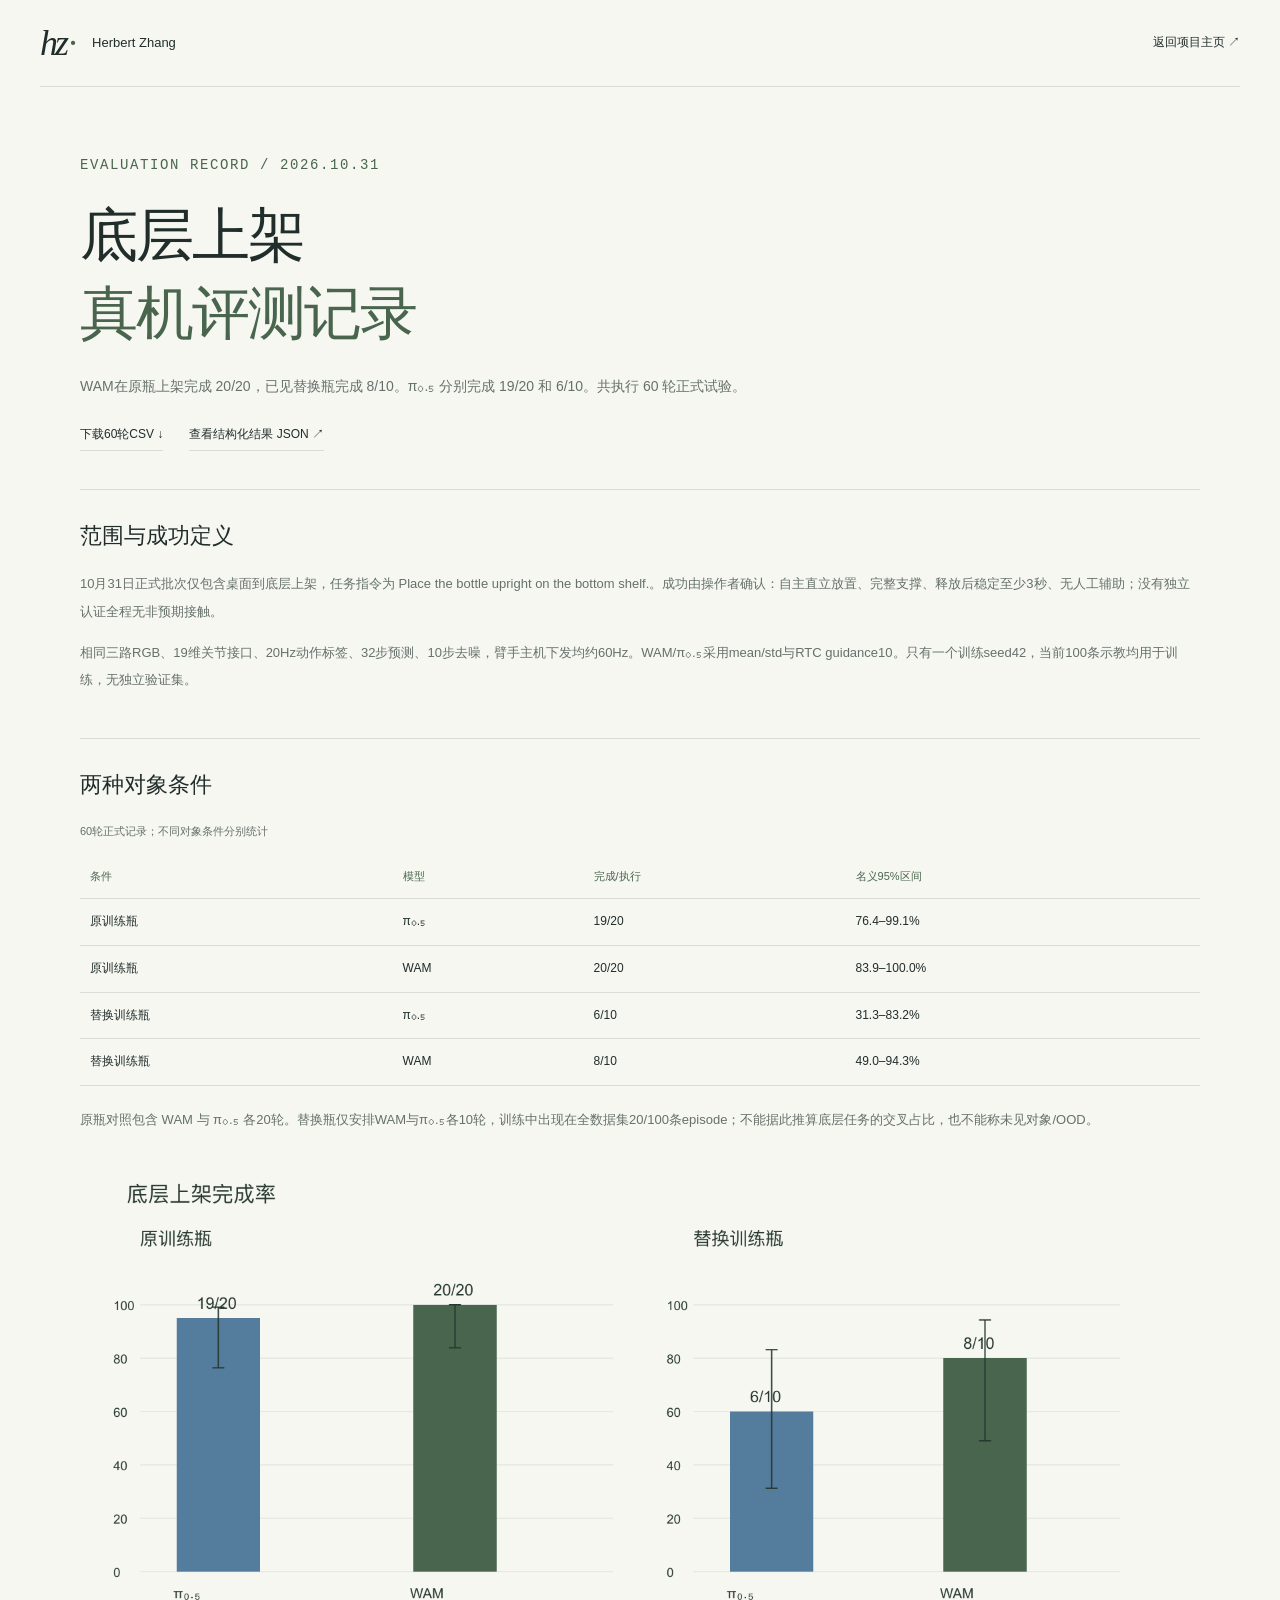
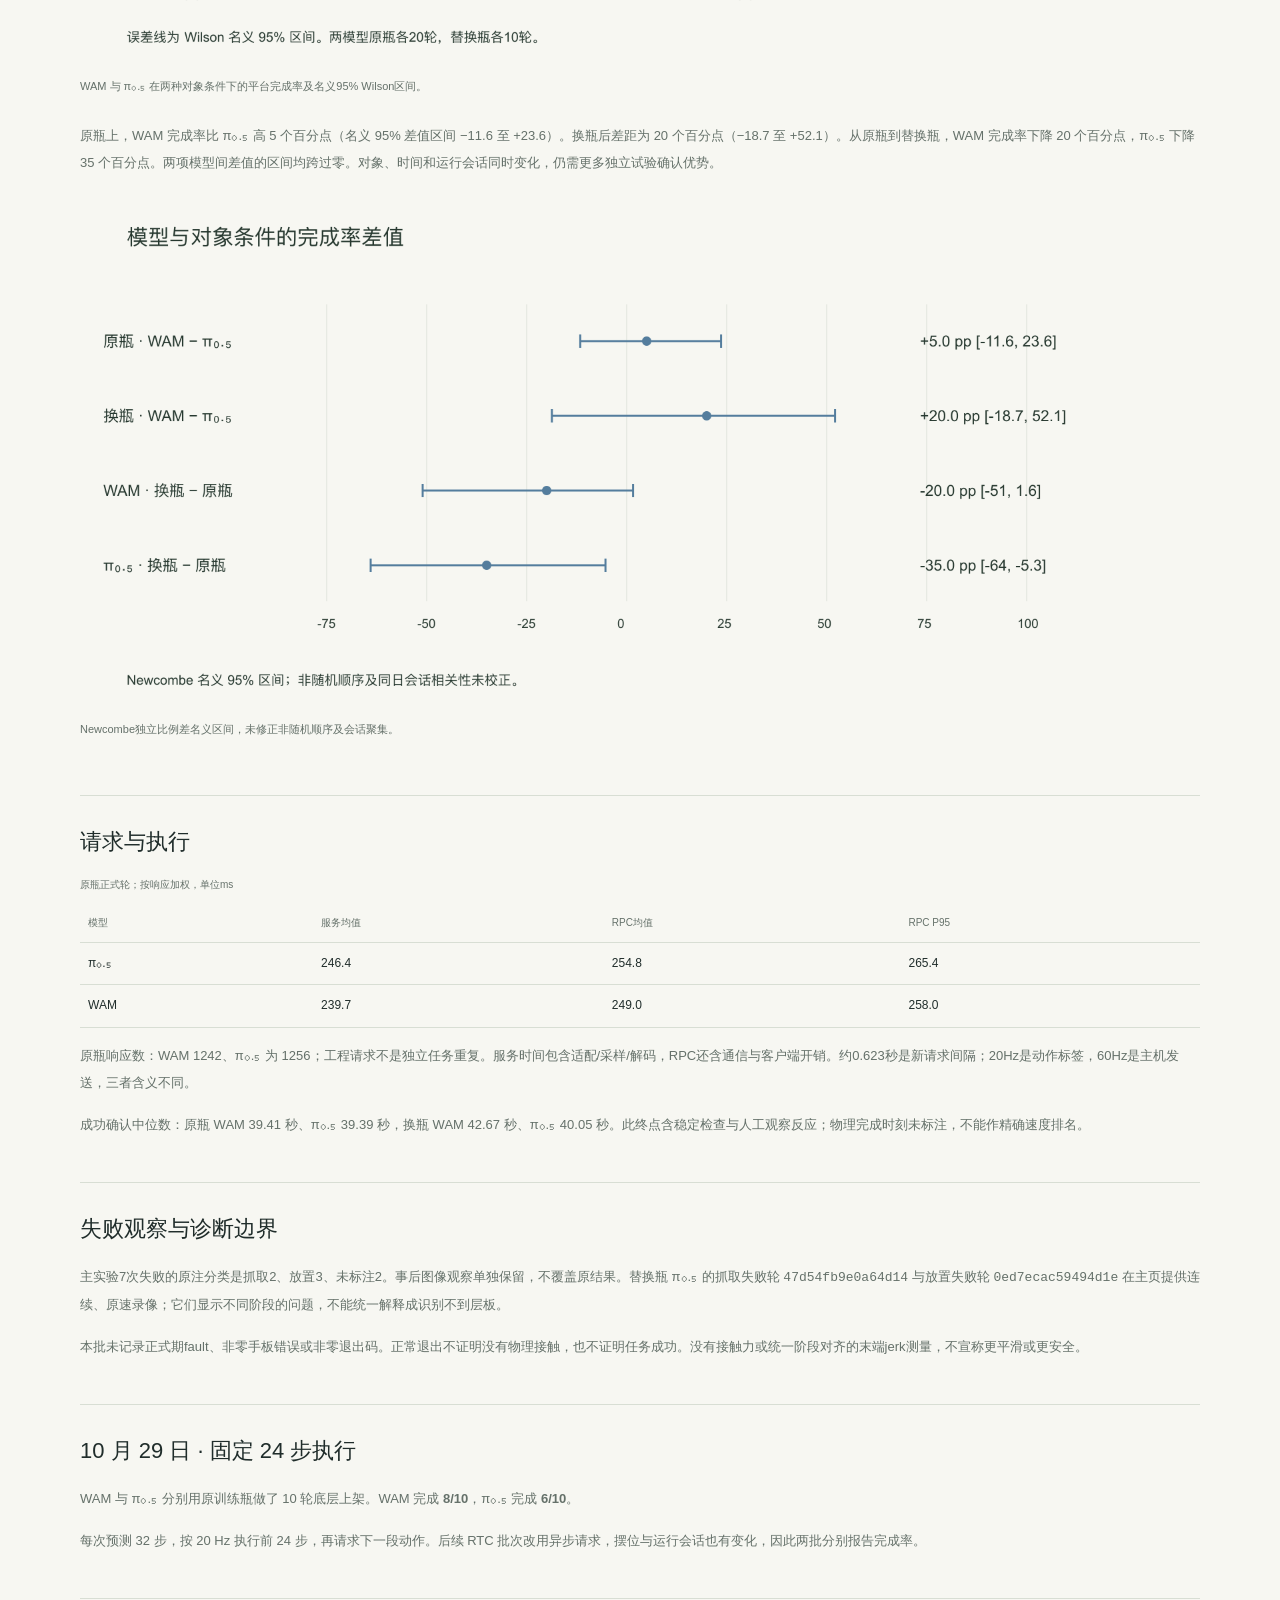
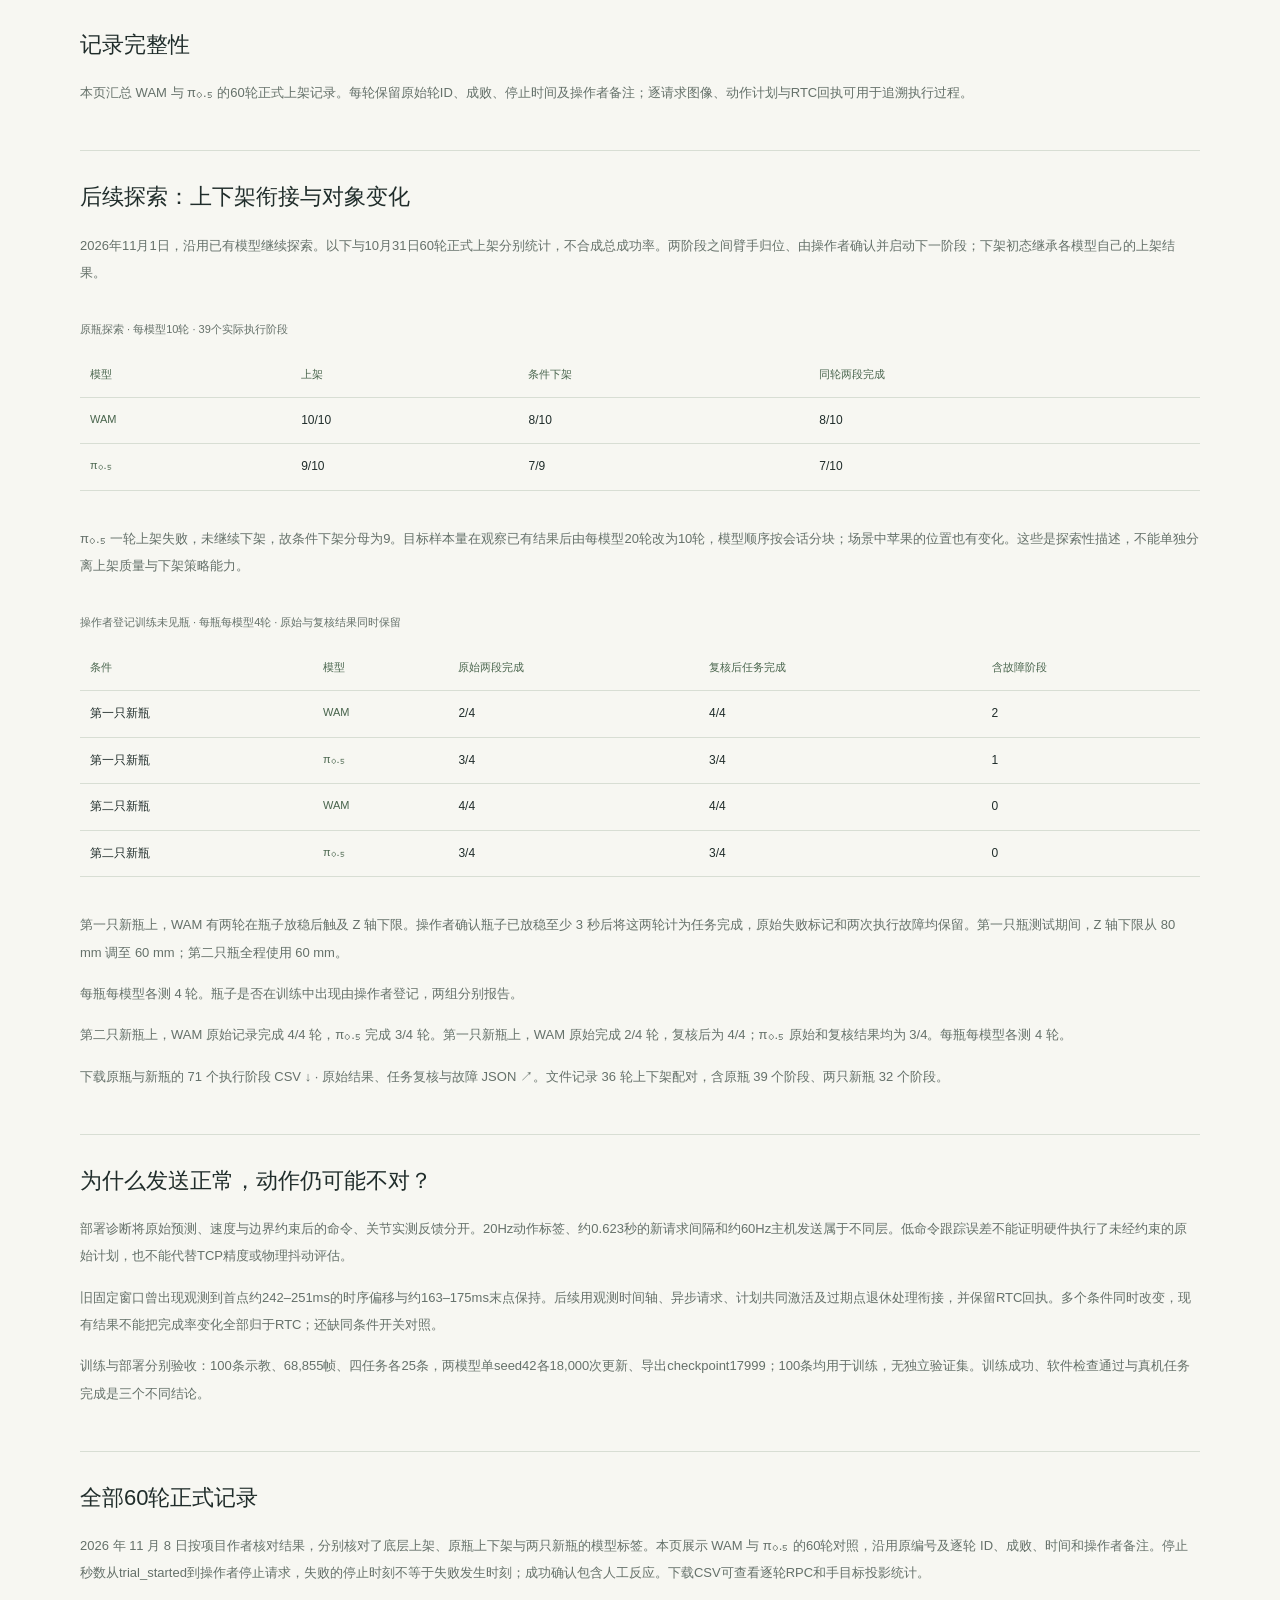
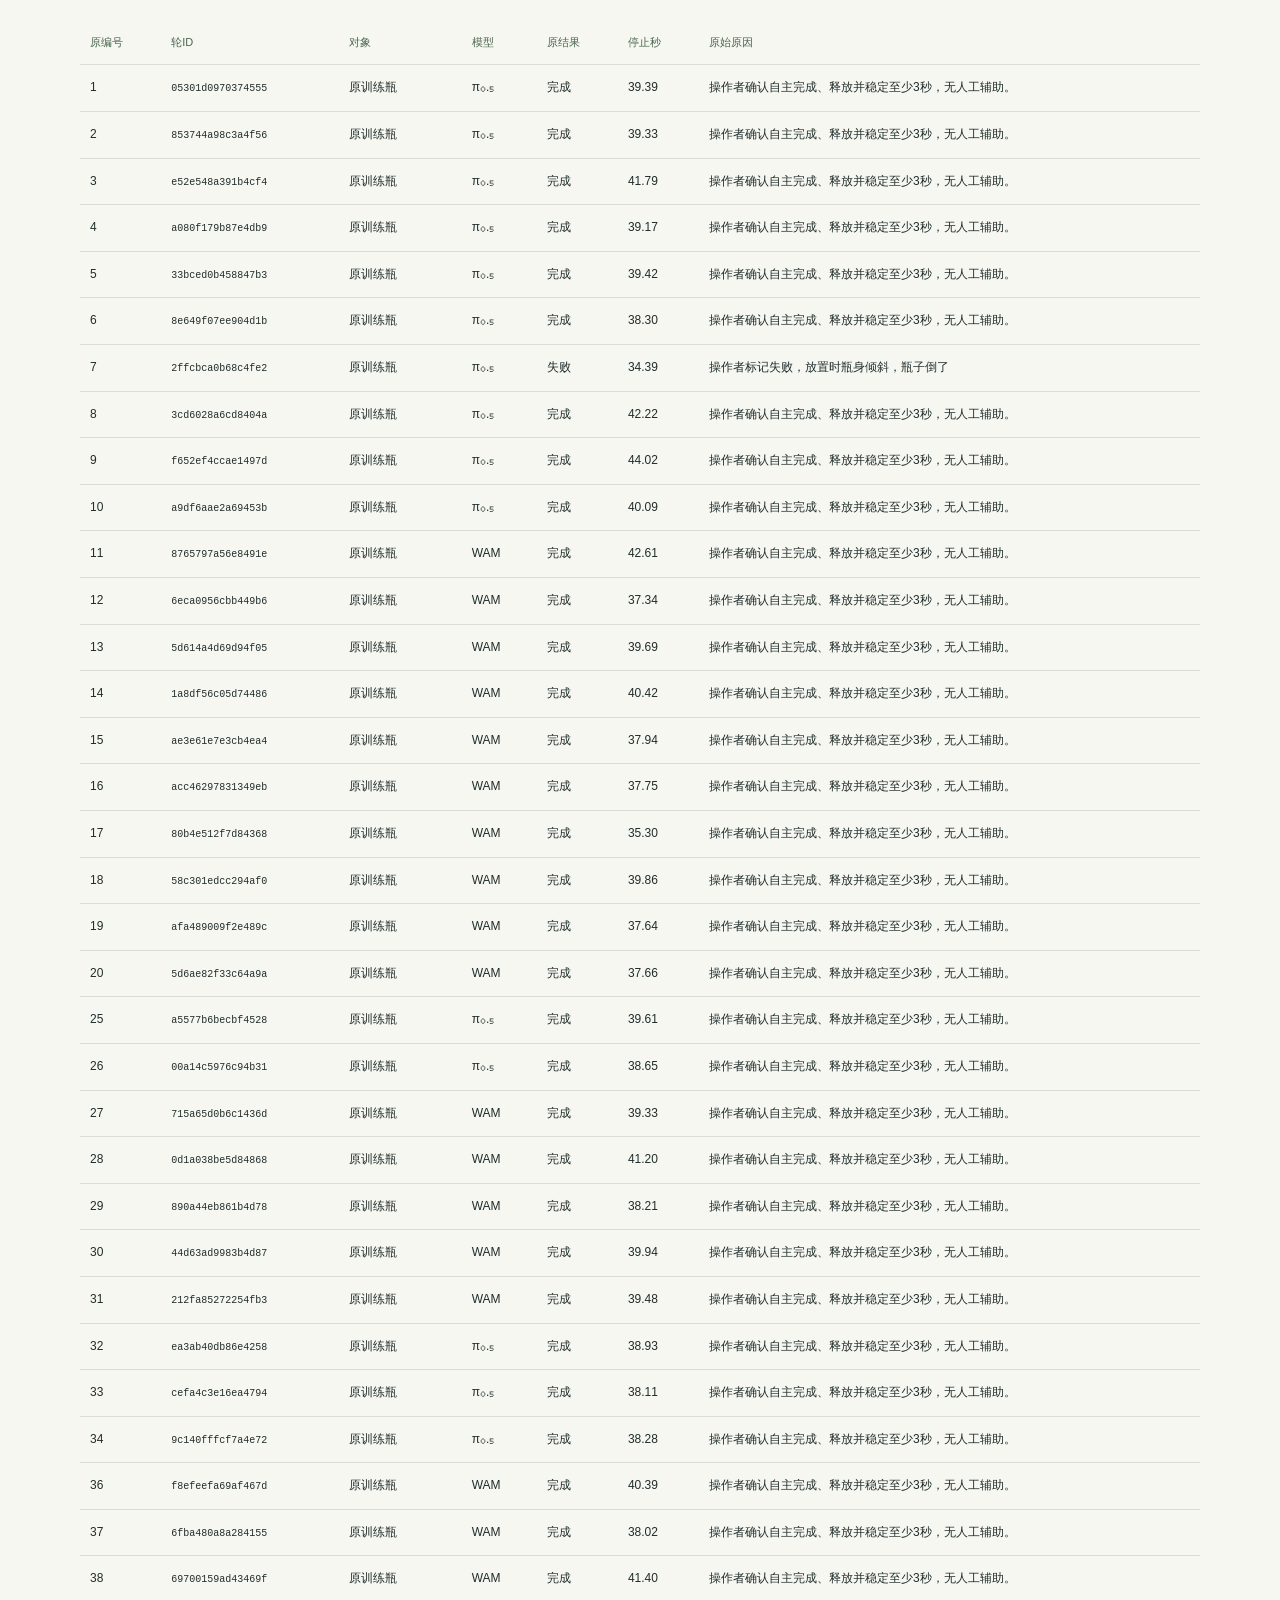
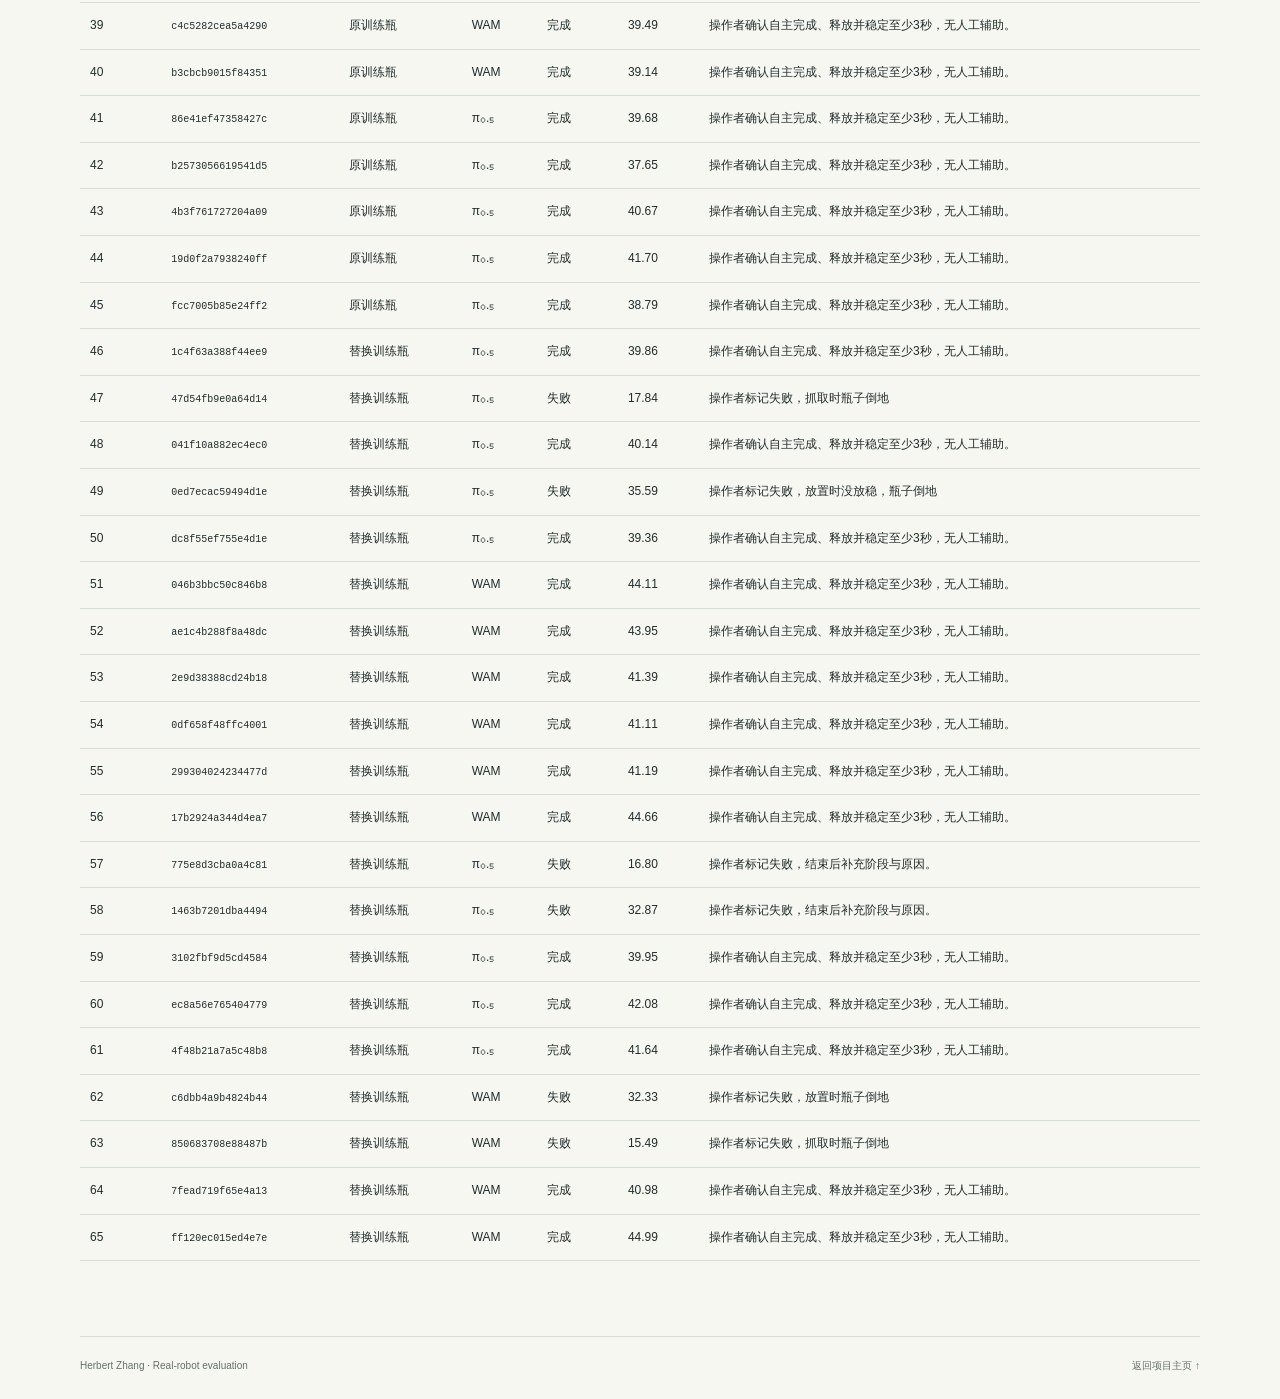
==== commit 8676525e: "Remove reference configuration from pi0.5 portfolio and reconcile evaluation totals" ====
--- a/wam-evaluation.html
+++ b/wam-evaluation.html
@@ -1 +1 @@
-<!doctype html><html lang="zh-CN"><head><meta charset="utf-8"><meta name="viewport" content="width=device-width,initial-scale=1"><title>真机评测与后续探索 — Herbert Zhang</title><meta name="description" content="WAM、π₀.₅与π₀.₅（g1 参考）的65轮底层上架正式评测，含对象条件对照、执行时延及失败诊断边界。"><link rel="stylesheet" href="styles.css"><link rel="stylesheet" href="wam-evaluation.css"><link rel="icon" href="assets/favicon.svg"></head><body class="wam-report"><header class="site-header"><a class="identity" href="index.html#wam-evaluation"><span class="monogram">hz<span>·</span></span><span class="identity-name">Herbert Zhang</span></a><nav><a href="index.html#wam-evaluation">返回项目主页 ↗</a></nav></header><main class="page-width"><div class="wam-report-heading"><p class="eyebrow">EVALUATION RECORD / 2026.10.31</p><h1>底层上架<br><span>真机评测记录</span></h1><p>WAM在原瓶上架完成 20/20，已见替换瓶完成 8/10。π₀.₅ 分别完成 19/20 和 6/10。共执行 65 轮正式试验。</p><div class="wam-report-links"><a href="assets/wam/evaluation-trials.csv" download>下载65轮CSV ↓</a><a href="assets/wam/evaluation-summary.json">查看结构化结果 JSON ↗</a></div></div><section aria-labelledby="protocol-title"><h2 id="protocol-title">范围与成功定义</h2><p>10月31日正式批次仅包含桌面到底层上架，任务指令为 <span lang="en">Place the bottle upright on the bottom shelf.</span>。成功由操作者确认：自主直立放置、完整支撑、释放后稳定至少3秒、无人工辅助；没有独立认证全程无非预期接触。</p><p>相同三路RGB、19维关节接口、20Hz动作标签、32步预测、10步去噪，臂手主机下发均约60Hz。WAM/π₀.₅采用mean/std与RTC guidance10；π₀.₅（g1 参考）采用quantile与guidance1。只有一个训练seed42，当前100条示教均用于训练，无独立验证集。</p></section><section><h2>两种对象条件</h2><table class="wam-record-table"><caption>65轮正式记录；不同对象条件分别统计</caption><thead><tr><th>条件</th><th>模型</th><th>完成/执行</th><th>名义95%区间</th></tr></thead><tbody><tr><td>原训练瓶</td><td>π₀.₅</td><td>19/20</td><td>76.4–99.1%</td></tr><tr><td>原训练瓶</td><td>WAM</td><td>20/20</td><td>83.9–100.0%</td></tr><tr><td>原训练瓶</td><td>π₀.₅（g1 参考）</td><td>2/5</td><td>11.8–76.9%</td></tr><tr><td>替换训练瓶</td><td>π₀.₅</td><td>6/10</td><td>31.3–83.2%</td></tr><tr><td>替换训练瓶</td><td>WAM</td><td>8/10</td><td>49.0–94.3%</td></tr></tbody></table><p>原瓶计划三个配置各20轮，π₀.₅（g1 参考）观察较差表现后在5轮提前停止，尚余15轮未执行。替换瓶仅安排WAM与π₀.₅各10轮，训练中出现在全数据集20/100条episode；不能据此推算底层任务的交叉占比，也不能称未见对象/OOD。</p><figure><img src="assets/wam/01_completion_pi05.png" alt="原瓶WAM20/20、π₀.₅为19/20、π₀.₅（g1 参考）为2/5；换瓶WAM8/10、π₀.₅为6/10，并显示Wilson区间" loading="lazy" width="1680" height="760"><figcaption>平台完成率与名义95% Wilson区间；不把未执行次数计为失败。</figcaption></figure><p>原瓶上，WAM 完成率比 π₀.₅ 高 5 个百分点（名义 95% 差值区间 −11.6 至 +23.6）。换瓶后差距为 20 个百分点（−18.7 至 +52.1）。从原瓶到替换瓶，WAM 完成率下降 20 个百分点，π₀.₅ 下降 35 个百分点。两项模型间差值的区间均跨过零。对象、时间和运行会话同时变化，仍需更多独立试验确认优势。</p><figure><img src="assets/wam/02_risk_differences_pi05.png" alt="WAM与π₀.₅及两种对象条件的完成率差和Newcombe名义区间" loading="lazy"><figcaption>Newcombe独立比例差名义区间，未修正非随机顺序、会话聚集或提前停止。</figcaption></figure></section><section><h2>请求与执行</h2><div class="wam-latency"><table><caption>原瓶正式轮；按响应加权，单位ms</caption><thead><tr><th>模型</th><th>服务均值</th><th>RPC均值</th><th>RPC P95</th></tr></thead><tbody><tr><th scope="row">π₀.₅</th><td>246.4</td><td>254.8</td><td>265.4</td></tr><tr><th scope="row">WAM</th><td>239.7</td><td>249.0</td><td>258.0</td></tr><tr><th scope="row">π₀.₅（g1 参考）</th><td>258.2</td><td>267.6</td><td>277.0</td></tr></tbody></table></div><p>原瓶响应数：WAM 1242、π₀.₅ 为 1256、π₀.₅（g1 参考）为304；工程请求不是独立任务重复。服务时间包含适配/采样/解码，RPC还含通信与客户端开销。约0.623秒是新请求间隔；20Hz是动作标签，60Hz是主机发送，三者含义不同。</p><p>成功确认中位数：原瓶 WAM 39.41 秒、π₀.₅ 39.39 秒，换瓶 WAM 42.67 秒、π₀.₅ 40.05 秒。此终点含稳定检查与人工观察反应；物理完成时刻未标注，不能作精确速度排名。</p></section><section id="diagnostics"><h2>失败观察与诊断边界</h2><p>主实验10次失败的原注分类是抓取4、放置3、未标注3。事后图像观察单独保留，不覆盖原结果。替换瓶 π₀.₅ 的抓取失败轮 <code>47d54fb9e0a64d14</code> 与放置失败轮 <code>0ed7ecac59494d1e</code> 在主页提供连续、原速录像；它们显示不同阶段的问题，不能统一解释成识别不到层板。</p><p>π₀.₅（g1 参考）首块手关节11（0起始）的原始目标为负，并投影到0，g1最大修正0.09878rad；两次成功轮也有0.07903与0.09763rad修正。这是排查动作分布与执行边界的线索，未证明归一化、限位或RTC就是根因。第一块尚无RTC历史前缀引导。</p><figure><img src="assets/wam/10_pi05_raw_startup.png" alt="π₀.₅（g1 参考）成功与失败轮都存在启动手关节负目标及投影到0的现象" loading="lazy"><figcaption>实线为保存的原始动作，虚线为准入后的目标；成功轮也有同类现象。</figcaption></figure><p>本批未记录正式期fault、非零手板错误或非零退出码。正常退出不证明没有物理接触，也不证明任务成功。没有接触力或统一阶段对齐的末端jerk测量，不宣称更平滑或更安全。</p></section><section id="fixed-window"><h2>10 月 29 日 · 固定 24 步执行</h2><p>三种模型分别用原训练瓶做了 10 轮底层上架。WAM 完成 <strong>8/10</strong>，π₀.₅ 完成 <strong>6/10</strong>，π₀.₅（g1 参考） 完成 <strong>6/10</strong>。这一批沿用原始模型标签。</p><p>每次预测 32 步，按 20 Hz 执行前 24 步，再请求下一段动作。后续 RTC 批次改用异步请求，摆位与运行会话也有变化，因此两批分别报告完成率。</p></section><section><h2>记录完整性</h2><p>存档分析覆盖65轮主实验与3轮辅助。689个来源文件复核未变，12204张无损输入PNG解码RGB哈希一致，4034个原始动作计划与接纳投影、RTC回执核对通过，26项完整性检查通过。旧30轮247个受保护文件保持不变。这些是记录完整性检查，不是方法优越性的统计证明。</p></section><section id="followup"><h2>后续探索：上下架衔接与对象变化</h2><p>2026年11月1日，沿用已有模型继续探索。以下与10月31日65轮正式上架分别统计，不合成总成功率。两阶段之间臂手归位、由操作者确认并启动下一阶段；下架初态继承各模型自己的上架结果。</p><div class="wam-record-scroll" role="region" aria-label="原瓶上下架结果" tabindex="0"><table class="wam-record-table"><caption>原瓶探索 · 每模型10轮 · 39个实际执行阶段</caption><thead><tr><th scope="col">模型</th><th scope="col">上架</th><th scope="col">条件下架</th><th scope="col">同轮两段完成</th></tr></thead><tbody><tr><th scope="row">WAM</th><td>10/10</td><td>8/10</td><td>8/10</td></tr><tr><th scope="row">π₀.₅</th><td>9/10</td><td>7/9</td><td>7/10</td></tr></tbody></table></div><p>π₀.₅ 一轮上架失败，未继续下架，故条件下架分母为9。目标样本量在观察已有结果后由每模型20轮改为10轮，模型顺序按会话分块；场景中苹果的位置也有变化。这些是探索性描述，不能单独分离上架质量与下架策略能力。</p><div class="wam-record-scroll" role="region" aria-label="新瓶小样本与评分复核" tabindex="0"><table class="wam-record-table"><caption>操作者登记训练未见瓶 · 每瓶每模型4轮 · 原始与复核结果同时保留</caption><thead><tr><th scope="col">条件</th><th scope="col">模型</th><th scope="col">原始两段完成</th><th scope="col">复核后任务完成</th><th scope="col">含故障阶段</th></tr></thead><tbody><tr><td>第一只新瓶</td><th scope="row">WAM</th><td>2/4</td><td>4/4</td><td>2</td></tr><tr><td>第一只新瓶</td><th scope="row">π₀.₅</th><td>3/4</td><td>3/4</td><td>1</td></tr><tr><td>第二只新瓶</td><th scope="row">WAM</th><td>4/4</td><td>4/4</td><td>0</td></tr><tr><td>第二只新瓶</td><th scope="row">π₀.₅</th><td>3/4</td><td>3/4</td><td>0</td></tr></tbody></table></div><p>第一只新瓶上，WAM 有两轮在瓶子放稳后触及 Z 轴下限。操作者确认瓶子已放稳至少 3 秒后将这两轮计为任务完成，原始失败标记和两次执行故障均保留。第一只瓶测试期间，Z 轴下限从 80 mm 调至 60 mm；第二只瓶全程使用 60 mm。</p><p>每瓶每模型各测 4 轮。瓶子是否在训练中出现由操作者登记，两组分别报告。</p><p>第二只新瓶上，WAM 原始记录完成 4/4 轮，π₀.₅ 完成 3/4 轮。第一只新瓶上，WAM 原始完成 2/4 轮，复核后为 4/4；π₀.₅ 原始和复核结果均为 3/4。每瓶每模型各测 4 轮。</p><p><a href="assets/wam/followup-stages.csv" download>下载原瓶与新瓶的 71 个执行阶段 CSV ↓</a> · <a href="assets/wam/followup-stages.json">原始结果、任务复核与故障 JSON ↗</a>。文件记录 36 轮上下架配对，含原瓶 39 个阶段、两只新瓶 32 个阶段。</p></section><section id="engineering"><h2>为什么发送正常，动作仍可能不对？</h2><p>部署诊断将原始预测、速度与边界约束后的命令、关节实测反馈分开。20Hz动作标签、约0.623秒的新请求间隔和约60Hz主机发送属于不同层。低命令跟踪误差不能证明硬件执行了未经约束的原始计划，也不能代替TCP精度或物理抖动评估。</p><p>旧固定窗口曾出现观测到首点约242–251ms的时序偏移与约163–175ms末点保持。后续用观测时间轴、异步请求、计划共同激活及过期点退休处理衔接，并保留RTC回执。多个条件同时改变，现有结果不能把完成率变化全部归于RTC；还缺同条件开关对照。</p><p>训练与部署分别验收：100条示教、68,855帧、四任务各25条，三个配置单seed42各18,000次更新、导出checkpoint17999；100条均用于训练，无独立验证集。训练成功、软件检查通过与真机任务完成是三个不同结论。</p></section><section id="records"><h2>全部65轮正式记录</h2><p>2026 年 11 月 8 日按项目作者核对结果，分别核对了底层上架、原瓶上下架与两只新瓶的模型标签。逐轮 ID、成败、时间及操作者原始备注均沿用原记录。停止秒数从trial_started到操作者停止请求，失败的停止时刻不等于失败发生时刻；成功确认包含人工反应。下载CSV可查看逐轮RPC和手目标投影统计。</p><div class="wam-record-scroll"><table class="wam-record-table"><thead><tr><th>#</th><th>轮ID</th><th>对象</th><th>模型</th><th>原结果</th><th>停止秒</th><th>原始原因</th></tr></thead><tbody><tr><td>1</td><td><code>05301d0970374555</code></td><td>原训练瓶</td><td>π₀.₅</td><td>完成</td><td>39.39</td><td>操作者确认自主完成、释放并稳定至少3秒，无人工辅助。</td></tr><tr><td>2</td><td><code>853744a98c3a4f56</code></td><td>原训练瓶</td><td>π₀.₅</td><td>完成</td><td>39.33</td><td>操作者确认自主完成、释放并稳定至少3秒，无人工辅助。</td></tr><tr><td>3</td><td><code>e52e548a391b4cf4</code></td><td>原训练瓶</td><td>π₀.₅</td><td>完成</td><td>41.79</td><td>操作者确认自主完成、释放并稳定至少3秒，无人工辅助。</td></tr><tr><td>4</td><td><code>a080f179b87e4db9</code></td><td>原训练瓶</td><td>π₀.₅</td><td>完成</td><td>39.17</td><td>操作者确认自主完成、释放并稳定至少3秒，无人工辅助。</td></tr><tr><td>5</td><td><code>33bced0b458847b3</code></td><td>原训练瓶</td><td>π₀.₅</td><td>完成</td><td>39.42</td><td>操作者确认自主完成、释放并稳定至少3秒，无人工辅助。</td></tr><tr><td>6</td><td><code>8e649f07ee904d1b</code></td><td>原训练瓶</td><td>π₀.₅</td><td>完成</td><td>38.30</td><td>操作者确认自主完成、释放并稳定至少3秒，无人工辅助。</td></tr><tr><td>7</td><td><code>2ffcbca0b68c4fe2</code></td><td>原训练瓶</td><td>π₀.₅</td><td>失败</td><td>34.39</td><td>操作者标记失败，放置时瓶身倾斜，瓶子倒了</td></tr><tr><td>8</td><td><code>3cd6028a6cd8404a</code></td><td>原训练瓶</td><td>π₀.₅</td><td>完成</td><td>42.22</td><td>操作者确认自主完成、释放并稳定至少3秒，无人工辅助。</td></tr><tr><td>9</td><td><code>f652ef4ccae1497d</code></td><td>原训练瓶</td><td>π₀.₅</td><td>完成</td><td>44.02</td><td>操作者确认自主完成、释放并稳定至少3秒，无人工辅助。</td></tr><tr><td>10</td><td><code>a9df6aae2a69453b</code></td><td>原训练瓶</td><td>π₀.₅</td><td>完成</td><td>40.09</td><td>操作者确认自主完成、释放并稳定至少3秒，无人工辅助。</td></tr><tr><td>11</td><td><code>8765797a56e8491e</code></td><td>原训练瓶</td><td>WAM</td><td>完成</td><td>42.61</td><td>操作者确认自主完成、释放并稳定至少3秒，无人工辅助。</td></tr><tr><td>12</td><td><code>6eca0956cbb449b6</code></td><td>原训练瓶</td><td>WAM</td><td>完成</td><td>37.34</td><td>操作者确认自主完成、释放并稳定至少3秒，无人工辅助。</td></tr><tr><td>13</td><td><code>5d614a4d69d94f05</code></td><td>原训练瓶</td><td>WAM</td><td>完成</td><td>39.69</td><td>操作者确认自主完成、释放并稳定至少3秒，无人工辅助。</td></tr><tr><td>14</td><td><code>1a8df56c05d74486</code></td><td>原训练瓶</td><td>WAM</td><td>完成</td><td>40.42</td><td>操作者确认自主完成、释放并稳定至少3秒，无人工辅助。</td></tr><tr><td>15</td><td><code>ae3e61e7e3cb4ea4</code></td><td>原训练瓶</td><td>WAM</td><td>完成</td><td>37.94</td><td>操作者确认自主完成、释放并稳定至少3秒，无人工辅助。</td></tr><tr><td>16</td><td><code>acc46297831349eb</code></td><td>原训练瓶</td><td>WAM</td><td>完成</td><td>37.75</td><td>操作者确认自主完成、释放并稳定至少3秒，无人工辅助。</td></tr><tr><td>17</td><td><code>80b4e512f7d84368</code></td><td>原训练瓶</td><td>WAM</td><td>完成</td><td>35.30</td><td>操作者确认自主完成、释放并稳定至少3秒，无人工辅助。</td></tr><tr><td>18</td><td><code>58c301edcc294af0</code></td><td>原训练瓶</td><td>WAM</td><td>完成</td><td>39.86</td><td>操作者确认自主完成、释放并稳定至少3秒，无人工辅助。</td></tr><tr><td>19</td><td><code>afa489009f2e489c</code></td><td>原训练瓶</td><td>WAM</td><td>完成</td><td>37.64</td><td>操作者确认自主完成、释放并稳定至少3秒，无人工辅助。</td></tr><tr><td>20</td><td><code>5d6ae82f33c64a9a</code></td><td>原训练瓶</td><td>WAM</td><td>完成</td><td>37.66</td><td>操作者确认自主完成、释放并稳定至少3秒，无人工辅助。</td></tr><tr><td>21</td><td><code>b6f7acdfe53e4442</code></td><td>原训练瓶</td><td>π₀.₅（g1 参考）</td><td>完成</td><td>44.29</td><td>操作者确认自主完成、释放并稳定至少3秒，无人工辅助。</td></tr><tr><td>22</td><td><code>4686fd3f443e4ec7</code></td><td>原训练瓶</td><td>π₀.₅（g1 参考）</td><td>完成</td><td>42.81</td><td>操作者确认自主完成、释放并稳定至少3秒，无人工辅助。</td></tr><tr><td>23</td><td><code>bf1f7b7fa679443f</code></td><td>原训练瓶</td><td>π₀.₅（g1 参考）</td><td>失败</td><td>54.06</td><td>操作者标记失败，抓取失败，瓶子倒了</td></tr><tr><td>24</td><td><code>ecfc10623c9b495d</code></td><td>原训练瓶</td><td>π₀.₅（g1 参考）</td><td>失败</td><td>27.38</td><td>操作者标记失败，结束后补充阶段与原因。</td></tr><tr><td>25</td><td><code>a5577b6becbf4528</code></td><td>原训练瓶</td><td>π₀.₅</td><td>完成</td><td>39.61</td><td>操作者确认自主完成、释放并稳定至少3秒，无人工辅助。</td></tr><tr><td>26</td><td><code>00a14c5976c94b31</code></td><td>原训练瓶</td><td>π₀.₅</td><td>完成</td><td>38.65</td><td>操作者确认自主完成、释放并稳定至少3秒，无人工辅助。</td></tr><tr><td>27</td><td><code>715a65d0b6c1436d</code></td><td>原训练瓶</td><td>WAM</td><td>完成</td><td>39.33</td><td>操作者确认自主完成、释放并稳定至少3秒，无人工辅助。</td></tr><tr><td>28</td><td><code>0d1a038be5d84868</code></td><td>原训练瓶</td><td>WAM</td><td>完成</td><td>41.20</td><td>操作者确认自主完成、释放并稳定至少3秒，无人工辅助。</td></tr><tr><td>29</td><td><code>890a44eb861b4d78</code></td><td>原训练瓶</td><td>WAM</td><td>完成</td><td>38.21</td><td>操作者确认自主完成、释放并稳定至少3秒，无人工辅助。</td></tr><tr><td>30</td><td><code>44d63ad9983b4d87</code></td><td>原训练瓶</td><td>WAM</td><td>完成</td><td>39.94</td><td>操作者确认自主完成、释放并稳定至少3秒，无人工辅助。</td></tr><tr><td>31</td><td><code>212fa85272254fb3</code></td><td>原训练瓶</td><td>WAM</td><td>完成</td><td>39.48</td><td>操作者确认自主完成、释放并稳定至少3秒，无人工辅助。</td></tr><tr><td>32</td><td><code>ea3ab40db86e4258</code></td><td>原训练瓶</td><td>π₀.₅</td><td>完成</td><td>38.93</td><td>操作者确认自主完成、释放并稳定至少3秒，无人工辅助。</td></tr><tr><td>33</td><td><code>cefa4c3e16ea4794</code></td><td>原训练瓶</td><td>π₀.₅</td><td>完成</td><td>38.11</td><td>操作者确认自主完成、释放并稳定至少3秒，无人工辅助。</td></tr><tr><td>34</td><td><code>9c140fffcf7a4e72</code></td><td>原训练瓶</td><td>π₀.₅</td><td>完成</td><td>38.28</td><td>操作者确认自主完成、释放并稳定至少3秒，无人工辅助。</td></tr><tr><td>35</td><td><code>8540e5f925f94845</code></td><td>原训练瓶</td><td>π₀.₅（g1 参考）</td><td>失败</td><td>21.64</td><td>操作者标记失败，抓取失败，瓶子倒了</td></tr><tr><td>36</td><td><code>f8efeefa69af467d</code></td><td>原训练瓶</td><td>WAM</td><td>完成</td><td>40.39</td><td>操作者确认自主完成、释放并稳定至少3秒，无人工辅助。</td></tr><tr><td>37</td><td><code>6fba480a8a284155</code></td><td>原训练瓶</td><td>WAM</td><td>完成</td><td>38.02</td><td>操作者确认自主完成、释放并稳定至少3秒，无人工辅助。</td></tr><tr><td>38</td><td><code>69700159ad43469f</code></td><td>原训练瓶</td><td>WAM</td><td>完成</td><td>41.40</td><td>操作者确认自主完成、释放并稳定至少3秒，无人工辅助。</td></tr><tr><td>39</td><td><code>c4c5282cea5a4290</code></td><td>原训练瓶</td><td>WAM</td><td>完成</td><td>39.49</td><td>操作者确认自主完成、释放并稳定至少3秒，无人工辅助。</td></tr><tr><td>40</td><td><code>b3cbcb9015f84351</code></td><td>原训练瓶</td><td>WAM</td><td>完成</td><td>39.14</td><td>操作者确认自主完成、释放并稳定至少3秒，无人工辅助。</td></tr><tr><td>41</td><td><code>86e41ef47358427c</code></td><td>原训练瓶</td><td>π₀.₅</td><td>完成</td><td>39.68</td><td>操作者确认自主完成、释放并稳定至少3秒，无人工辅助。</td></tr><tr><td>42</td><td><code>b2573056619541d5</code></td><td>原训练瓶</td><td>π₀.₅</td><td>完成</td><td>37.65</td><td>操作者确认自主完成、释放并稳定至少3秒，无人工辅助。</td></tr><tr><td>43</td><td><code>4b3f761727204a09</code></td><td>原训练瓶</td><td>π₀.₅</td><td>完成</td><td>40.67</td><td>操作者确认自主完成、释放并稳定至少3秒，无人工辅助。</td></tr><tr><td>44</td><td><code>19d0f2a7938240ff</code></td><td>原训练瓶</td><td>π₀.₅</td><td>完成</td><td>41.70</td><td>操作者确认自主完成、释放并稳定至少3秒，无人工辅助。</td></tr><tr><td>45</td><td><code>fcc7005b85e24ff2</code></td><td>原训练瓶</td><td>π₀.₅</td><td>完成</td><td>38.79</td><td>操作者确认自主完成、释放并稳定至少3秒，无人工辅助。</td></tr><tr><td>46</td><td><code>1c4f63a388f44ee9</code></td><td>替换训练瓶</td><td>π₀.₅</td><td>完成</td><td>39.86</td><td>操作者确认自主完成、释放并稳定至少3秒，无人工辅助。</td></tr><tr><td>47</td><td><code>47d54fb9e0a64d14</code></td><td>替换训练瓶</td><td>π₀.₅</td><td>失败</td><td>17.84</td><td>操作者标记失败，抓取时瓶子倒地</td></tr><tr><td>48</td><td><code>041f10a882ec4ec0</code></td><td>替换训练瓶</td><td>π₀.₅</td><td>完成</td><td>40.14</td><td>操作者确认自主完成、释放并稳定至少3秒，无人工辅助。</td></tr><tr><td>49</td><td><code>0ed7ecac59494d1e</code></td><td>替换训练瓶</td><td>π₀.₅</td><td>失败</td><td>35.59</td><td>操作者标记失败，放置时没放稳，瓶子倒地</td></tr><tr><td>50</td><td><code>dc8f55ef755e4d1e</code></td><td>替换训练瓶</td><td>π₀.₅</td><td>完成</td><td>39.36</td><td>操作者确认自主完成、释放并稳定至少3秒，无人工辅助。</td></tr><tr><td>51</td><td><code>046b3bbc50c846b8</code></td><td>替换训练瓶</td><td>WAM</td><td>完成</td><td>44.11</td><td>操作者确认自主完成、释放并稳定至少3秒，无人工辅助。</td></tr><tr><td>52</td><td><code>ae1c4b288f8a48dc</code></td><td>替换训练瓶</td><td>WAM</td><td>完成</td><td>43.95</td><td>操作者确认自主完成、释放并稳定至少3秒，无人工辅助。</td></tr><tr><td>53</td><td><code>2e9d38388cd24b18</code></td><td>替换训练瓶</td><td>WAM</td><td>完成</td><td>41.39</td><td>操作者确认自主完成、释放并稳定至少3秒，无人工辅助。</td></tr><tr><td>54</td><td><code>0df658f48ffc4001</code></td><td>替换训练瓶</td><td>WAM</td><td>完成</td><td>41.11</td><td>操作者确认自主完成、释放并稳定至少3秒，无人工辅助。</td></tr><tr><td>55</td><td><code>299304024234477d</code></td><td>替换训练瓶</td><td>WAM</td><td>完成</td><td>41.19</td><td>操作者确认自主完成、释放并稳定至少3秒，无人工辅助。</td></tr><tr><td>56</td><td><code>17b2924a344d4ea7</code></td><td>替换训练瓶</td><td>WAM</td><td>完成</td><td>44.66</td><td>操作者确认自主完成、释放并稳定至少3秒，无人工辅助。</td></tr><tr><td>57</td><td><code>775e8d3cba0a4c81</code></td><td>替换训练瓶</td><td>π₀.₅</td><td>失败</td><td>16.80</td><td>操作者标记失败，结束后补充阶段与原因。</td></tr><tr><td>58</td><td><code>1463b7201dba4494</code></td><td>替换训练瓶</td><td>π₀.₅</td><td>失败</td><td>32.87</td><td>操作者标记失败，结束后补充阶段与原因。</td></tr><tr><td>59</td><td><code>3102fbf9d5cd4584</code></td><td>替换训练瓶</td><td>π₀.₅</td><td>完成</td><td>39.95</td><td>操作者确认自主完成、释放并稳定至少3秒，无人工辅助。</td></tr><tr><td>60</td><td><code>ec8a56e765404779</code></td><td>替换训练瓶</td><td>π₀.₅</td><td>完成</td><td>42.08</td><td>操作者确认自主完成、释放并稳定至少3秒，无人工辅助。</td></tr><tr><td>61</td><td><code>4f48b21a7a5c48b8</code></td><td>替换训练瓶</td><td>π₀.₅</td><td>完成</td><td>41.64</td><td>操作者确认自主完成、释放并稳定至少3秒，无人工辅助。</td></tr><tr><td>62</td><td><code>c6dbb4a9b4824b44</code></td><td>替换训练瓶</td><td>WAM</td><td>失败</td><td>32.33</td><td>操作者标记失败，放置时瓶子倒地</td></tr><tr><td>63</td><td><code>850683708e88487b</code></td><td>替换训练瓶</td><td>WAM</td><td>失败</td><td>15.49</td><td>操作者标记失败，抓取时瓶子倒地</td></tr><tr><td>64</td><td><code>7fead719f65e4a13</code></td><td>替换训练瓶</td><td>WAM</td><td>完成</td><td>40.98</td><td>操作者确认自主完成、释放并稳定至少3秒，无人工辅助。</td></tr><tr><td>65</td><td><code>ff120ec015ed4e7e</code></td><td>替换训练瓶</td><td>WAM</td><td>完成</td><td>44.99</td><td>操作者确认自主完成、释放并稳定至少3秒，无人工辅助。</td></tr></tbody></table></div></section></main><footer class="site-footer page-width"><span>Herbert Zhang · Real-robot evaluation</span><a href="index.html#wam-evaluation">返回项目主页 ↑</a></footer></body></html>+<!doctype html><html lang="zh-CN"><head><meta charset="utf-8"><meta name="viewport" content="width=device-width,initial-scale=1"><title>真机评测与后续探索 — Herbert Zhang</title><meta name="description" content="WAM与π₀.₅的60轮底层上架正式评测，含对象条件对照、执行时延及失败诊断边界。"><link rel="stylesheet" href="styles.css"><link rel="stylesheet" href="wam-evaluation.css"><link rel="icon" href="assets/favicon.svg"></head><body class="wam-report"><header class="site-header"><a class="identity" href="index.html#wam-evaluation"><span class="monogram">hz<span>·</span></span><span class="identity-name">Herbert Zhang</span></a><nav><a href="index.html#wam-evaluation">返回项目主页 ↗</a></nav></header><main class="page-width"><div class="wam-report-heading"><p class="eyebrow">EVALUATION RECORD / 2026.10.31</p><h1>底层上架<br><span>真机评测记录</span></h1><p>WAM在原瓶上架完成 20/20，已见替换瓶完成 8/10。π₀.₅ 分别完成 19/20 和 6/10。共执行 60 轮正式试验。</p><div class="wam-report-links"><a href="assets/wam/evaluation-trials.csv" download>下载60轮CSV ↓</a><a href="assets/wam/evaluation-summary.json">查看结构化结果 JSON ↗</a></div></div><section aria-labelledby="protocol-title"><h2 id="protocol-title">范围与成功定义</h2><p>10月31日正式批次仅包含桌面到底层上架，任务指令为 <span lang="en">Place the bottle upright on the bottom shelf.</span>。成功由操作者确认：自主直立放置、完整支撑、释放后稳定至少3秒、无人工辅助；没有独立认证全程无非预期接触。</p><p>相同三路RGB、19维关节接口、20Hz动作标签、32步预测、10步去噪，臂手主机下发均约60Hz。WAM/π₀.₅采用mean/std与RTC guidance10。只有一个训练seed42，当前100条示教均用于训练，无独立验证集。</p></section><section><h2>两种对象条件</h2><table class="wam-record-table"><caption>60轮正式记录；不同对象条件分别统计</caption><thead><tr><th>条件</th><th>模型</th><th>完成/执行</th><th>名义95%区间</th></tr></thead><tbody><tr><td>原训练瓶</td><td>π₀.₅</td><td>19/20</td><td>76.4–99.1%</td></tr><tr><td>原训练瓶</td><td>WAM</td><td>20/20</td><td>83.9–100.0%</td></tr><tr><td>替换训练瓶</td><td>π₀.₅</td><td>6/10</td><td>31.3–83.2%</td></tr><tr><td>替换训练瓶</td><td>WAM</td><td>8/10</td><td>49.0–94.3%</td></tr></tbody></table><p>原瓶对照包含 WAM 与 π₀.₅ 各20轮。替换瓶仅安排WAM与π₀.₅各10轮，训练中出现在全数据集20/100条episode；不能据此推算底层任务的交叉占比，也不能称未见对象/OOD。</p><figure><img src="assets/wam/01_completion_pi05_main.png" alt="原瓶WAM20/20、π₀.₅为19/20；换瓶WAM8/10、π₀.₅为6/10，并显示Wilson区间" loading="lazy" width="1680" height="760"><figcaption>WAM 与 π₀.₅ 在两种对象条件下的平台完成率及名义95% Wilson区间。</figcaption></figure><p>原瓶上，WAM 完成率比 π₀.₅ 高 5 个百分点（名义 95% 差值区间 −11.6 至 +23.6）。换瓶后差距为 20 个百分点（−18.7 至 +52.1）。从原瓶到替换瓶，WAM 完成率下降 20 个百分点，π₀.₅ 下降 35 个百分点。两项模型间差值的区间均跨过零。对象、时间和运行会话同时变化，仍需更多独立试验确认优势。</p><figure><img src="assets/wam/02_risk_differences_pi05.png" alt="WAM与π₀.₅及两种对象条件的完成率差和Newcombe名义区间" loading="lazy"><figcaption>Newcombe独立比例差名义区间，未修正非随机顺序及会话聚集。</figcaption></figure></section><section><h2>请求与执行</h2><div class="wam-latency"><table><caption>原瓶正式轮；按响应加权，单位ms</caption><thead><tr><th>模型</th><th>服务均值</th><th>RPC均值</th><th>RPC P95</th></tr></thead><tbody><tr><th scope="row">π₀.₅</th><td>246.4</td><td>254.8</td><td>265.4</td></tr><tr><th scope="row">WAM</th><td>239.7</td><td>249.0</td><td>258.0</td></tr></tbody></table></div><p>原瓶响应数：WAM 1242、π₀.₅ 为 1256；工程请求不是独立任务重复。服务时间包含适配/采样/解码，RPC还含通信与客户端开销。约0.623秒是新请求间隔；20Hz是动作标签，60Hz是主机发送，三者含义不同。</p><p>成功确认中位数：原瓶 WAM 39.41 秒、π₀.₅ 39.39 秒，换瓶 WAM 42.67 秒、π₀.₅ 40.05 秒。此终点含稳定检查与人工观察反应；物理完成时刻未标注，不能作精确速度排名。</p></section><section id="diagnostics"><h2>失败观察与诊断边界</h2><p>主实验7次失败的原注分类是抓取2、放置3、未标注2。事后图像观察单独保留，不覆盖原结果。替换瓶 π₀.₅ 的抓取失败轮 <code>47d54fb9e0a64d14</code> 与放置失败轮 <code>0ed7ecac59494d1e</code> 在主页提供连续、原速录像；它们显示不同阶段的问题，不能统一解释成识别不到层板。</p><p>本批未记录正式期fault、非零手板错误或非零退出码。正常退出不证明没有物理接触，也不证明任务成功。没有接触力或统一阶段对齐的末端jerk测量，不宣称更平滑或更安全。</p></section><section id="fixed-window"><h2>10 月 29 日 · 固定 24 步执行</h2><p>WAM 与 π₀.₅ 分别用原训练瓶做了 10 轮底层上架。WAM 完成 <strong>8/10</strong>，π₀.₅ 完成 <strong>6/10</strong>。</p><p>每次预测 32 步，按 20 Hz 执行前 24 步，再请求下一段动作。后续 RTC 批次改用异步请求，摆位与运行会话也有变化，因此两批分别报告完成率。</p></section><section><h2>记录完整性</h2><p>本页汇总 WAM 与 π₀.₅ 的60轮正式上架记录。每轮保留原始轮ID、成败、停止时间及操作者备注；逐请求图像、动作计划与RTC回执可用于追溯执行过程。</p></section><section id="followup"><h2>后续探索：上下架衔接与对象变化</h2><p>2026年11月1日，沿用已有模型继续探索。以下与10月31日60轮正式上架分别统计，不合成总成功率。两阶段之间臂手归位、由操作者确认并启动下一阶段；下架初态继承各模型自己的上架结果。</p><div class="wam-record-scroll" role="region" aria-label="原瓶上下架结果" tabindex="0"><table class="wam-record-table"><caption>原瓶探索 · 每模型10轮 · 39个实际执行阶段</caption><thead><tr><th scope="col">模型</th><th scope="col">上架</th><th scope="col">条件下架</th><th scope="col">同轮两段完成</th></tr></thead><tbody><tr><th scope="row">WAM</th><td>10/10</td><td>8/10</td><td>8/10</td></tr><tr><th scope="row">π₀.₅</th><td>9/10</td><td>7/9</td><td>7/10</td></tr></tbody></table></div><p>π₀.₅ 一轮上架失败，未继续下架，故条件下架分母为9。目标样本量在观察已有结果后由每模型20轮改为10轮，模型顺序按会话分块；场景中苹果的位置也有变化。这些是探索性描述，不能单独分离上架质量与下架策略能力。</p><div class="wam-record-scroll" role="region" aria-label="新瓶小样本与评分复核" tabindex="0"><table class="wam-record-table"><caption>操作者登记训练未见瓶 · 每瓶每模型4轮 · 原始与复核结果同时保留</caption><thead><tr><th scope="col">条件</th><th scope="col">模型</th><th scope="col">原始两段完成</th><th scope="col">复核后任务完成</th><th scope="col">含故障阶段</th></tr></thead><tbody><tr><td>第一只新瓶</td><th scope="row">WAM</th><td>2/4</td><td>4/4</td><td>2</td></tr><tr><td>第一只新瓶</td><th scope="row">π₀.₅</th><td>3/4</td><td>3/4</td><td>1</td></tr><tr><td>第二只新瓶</td><th scope="row">WAM</th><td>4/4</td><td>4/4</td><td>0</td></tr><tr><td>第二只新瓶</td><th scope="row">π₀.₅</th><td>3/4</td><td>3/4</td><td>0</td></tr></tbody></table></div><p>第一只新瓶上，WAM 有两轮在瓶子放稳后触及 Z 轴下限。操作者确认瓶子已放稳至少 3 秒后将这两轮计为任务完成，原始失败标记和两次执行故障均保留。第一只瓶测试期间，Z 轴下限从 80 mm 调至 60 mm；第二只瓶全程使用 60 mm。</p><p>每瓶每模型各测 4 轮。瓶子是否在训练中出现由操作者登记，两组分别报告。</p><p>第二只新瓶上，WAM 原始记录完成 4/4 轮，π₀.₅ 完成 3/4 轮。第一只新瓶上，WAM 原始完成 2/4 轮，复核后为 4/4；π₀.₅ 原始和复核结果均为 3/4。每瓶每模型各测 4 轮。</p><p><a href="assets/wam/followup-stages.csv" download>下载原瓶与新瓶的 71 个执行阶段 CSV ↓</a> · <a href="assets/wam/followup-stages.json">原始结果、任务复核与故障 JSON ↗</a>。文件记录 36 轮上下架配对，含原瓶 39 个阶段、两只新瓶 32 个阶段。</p></section><section id="engineering"><h2>为什么发送正常，动作仍可能不对？</h2><p>部署诊断将原始预测、速度与边界约束后的命令、关节实测反馈分开。20Hz动作标签、约0.623秒的新请求间隔和约60Hz主机发送属于不同层。低命令跟踪误差不能证明硬件执行了未经约束的原始计划，也不能代替TCP精度或物理抖动评估。</p><p>旧固定窗口曾出现观测到首点约242–251ms的时序偏移与约163–175ms末点保持。后续用观测时间轴、异步请求、计划共同激活及过期点退休处理衔接，并保留RTC回执。多个条件同时改变，现有结果不能把完成率变化全部归于RTC；还缺同条件开关对照。</p><p>训练与部署分别验收：100条示教、68,855帧、四任务各25条，两模型单seed42各18,000次更新、导出checkpoint17999；100条均用于训练，无独立验证集。训练成功、软件检查通过与真机任务完成是三个不同结论。</p></section><section id="records"><h2>全部60轮正式记录</h2><p>2026 年 11 月 8 日按项目作者核对结果，分别核对了底层上架、原瓶上下架与两只新瓶的模型标签。本页展示 WAM 与 π₀.₅ 的60轮对照，沿用原编号及逐轮 ID、成败、时间和操作者备注。停止秒数从trial_started到操作者停止请求，失败的停止时刻不等于失败发生时刻；成功确认包含人工反应。下载CSV可查看逐轮RPC和手目标投影统计。</p><div class="wam-record-scroll"><table class="wam-record-table"><thead><tr><th>原编号</th><th>轮ID</th><th>对象</th><th>模型</th><th>原结果</th><th>停止秒</th><th>原始原因</th></tr></thead><tbody><tr><td>1</td><td><code>05301d0970374555</code></td><td>原训练瓶</td><td>π₀.₅</td><td>完成</td><td>39.39</td><td>操作者确认自主完成、释放并稳定至少3秒，无人工辅助。</td></tr><tr><td>2</td><td><code>853744a98c3a4f56</code></td><td>原训练瓶</td><td>π₀.₅</td><td>完成</td><td>39.33</td><td>操作者确认自主完成、释放并稳定至少3秒，无人工辅助。</td></tr><tr><td>3</td><td><code>e52e548a391b4cf4</code></td><td>原训练瓶</td><td>π₀.₅</td><td>完成</td><td>41.79</td><td>操作者确认自主完成、释放并稳定至少3秒，无人工辅助。</td></tr><tr><td>4</td><td><code>a080f179b87e4db9</code></td><td>原训练瓶</td><td>π₀.₅</td><td>完成</td><td>39.17</td><td>操作者确认自主完成、释放并稳定至少3秒，无人工辅助。</td></tr><tr><td>5</td><td><code>33bced0b458847b3</code></td><td>原训练瓶</td><td>π₀.₅</td><td>完成</td><td>39.42</td><td>操作者确认自主完成、释放并稳定至少3秒，无人工辅助。</td></tr><tr><td>6</td><td><code>8e649f07ee904d1b</code></td><td>原训练瓶</td><td>π₀.₅</td><td>完成</td><td>38.30</td><td>操作者确认自主完成、释放并稳定至少3秒，无人工辅助。</td></tr><tr><td>7</td><td><code>2ffcbca0b68c4fe2</code></td><td>原训练瓶</td><td>π₀.₅</td><td>失败</td><td>34.39</td><td>操作者标记失败，放置时瓶身倾斜，瓶子倒了</td></tr><tr><td>8</td><td><code>3cd6028a6cd8404a</code></td><td>原训练瓶</td><td>π₀.₅</td><td>完成</td><td>42.22</td><td>操作者确认自主完成、释放并稳定至少3秒，无人工辅助。</td></tr><tr><td>9</td><td><code>f652ef4ccae1497d</code></td><td>原训练瓶</td><td>π₀.₅</td><td>完成</td><td>44.02</td><td>操作者确认自主完成、释放并稳定至少3秒，无人工辅助。</td></tr><tr><td>10</td><td><code>a9df6aae2a69453b</code></td><td>原训练瓶</td><td>π₀.₅</td><td>完成</td><td>40.09</td><td>操作者确认自主完成、释放并稳定至少3秒，无人工辅助。</td></tr><tr><td>11</td><td><code>8765797a56e8491e</code></td><td>原训练瓶</td><td>WAM</td><td>完成</td><td>42.61</td><td>操作者确认自主完成、释放并稳定至少3秒，无人工辅助。</td></tr><tr><td>12</td><td><code>6eca0956cbb449b6</code></td><td>原训练瓶</td><td>WAM</td><td>完成</td><td>37.34</td><td>操作者确认自主完成、释放并稳定至少3秒，无人工辅助。</td></tr><tr><td>13</td><td><code>5d614a4d69d94f05</code></td><td>原训练瓶</td><td>WAM</td><td>完成</td><td>39.69</td><td>操作者确认自主完成、释放并稳定至少3秒，无人工辅助。</td></tr><tr><td>14</td><td><code>1a8df56c05d74486</code></td><td>原训练瓶</td><td>WAM</td><td>完成</td><td>40.42</td><td>操作者确认自主完成、释放并稳定至少3秒，无人工辅助。</td></tr><tr><td>15</td><td><code>ae3e61e7e3cb4ea4</code></td><td>原训练瓶</td><td>WAM</td><td>完成</td><td>37.94</td><td>操作者确认自主完成、释放并稳定至少3秒，无人工辅助。</td></tr><tr><td>16</td><td><code>acc46297831349eb</code></td><td>原训练瓶</td><td>WAM</td><td>完成</td><td>37.75</td><td>操作者确认自主完成、释放并稳定至少3秒，无人工辅助。</td></tr><tr><td>17</td><td><code>80b4e512f7d84368</code></td><td>原训练瓶</td><td>WAM</td><td>完成</td><td>35.30</td><td>操作者确认自主完成、释放并稳定至少3秒，无人工辅助。</td></tr><tr><td>18</td><td><code>58c301edcc294af0</code></td><td>原训练瓶</td><td>WAM</td><td>完成</td><td>39.86</td><td>操作者确认自主完成、释放并稳定至少3秒，无人工辅助。</td></tr><tr><td>19</td><td><code>afa489009f2e489c</code></td><td>原训练瓶</td><td>WAM</td><td>完成</td><td>37.64</td><td>操作者确认自主完成、释放并稳定至少3秒，无人工辅助。</td></tr><tr><td>20</td><td><code>5d6ae82f33c64a9a</code></td><td>原训练瓶</td><td>WAM</td><td>完成</td><td>37.66</td><td>操作者确认自主完成、释放并稳定至少3秒，无人工辅助。</td></tr><tr><td>25</td><td><code>a5577b6becbf4528</code></td><td>原训练瓶</td><td>π₀.₅</td><td>完成</td><td>39.61</td><td>操作者确认自主完成、释放并稳定至少3秒，无人工辅助。</td></tr><tr><td>26</td><td><code>00a14c5976c94b31</code></td><td>原训练瓶</td><td>π₀.₅</td><td>完成</td><td>38.65</td><td>操作者确认自主完成、释放并稳定至少3秒，无人工辅助。</td></tr><tr><td>27</td><td><code>715a65d0b6c1436d</code></td><td>原训练瓶</td><td>WAM</td><td>完成</td><td>39.33</td><td>操作者确认自主完成、释放并稳定至少3秒，无人工辅助。</td></tr><tr><td>28</td><td><code>0d1a038be5d84868</code></td><td>原训练瓶</td><td>WAM</td><td>完成</td><td>41.20</td><td>操作者确认自主完成、释放并稳定至少3秒，无人工辅助。</td></tr><tr><td>29</td><td><code>890a44eb861b4d78</code></td><td>原训练瓶</td><td>WAM</td><td>完成</td><td>38.21</td><td>操作者确认自主完成、释放并稳定至少3秒，无人工辅助。</td></tr><tr><td>30</td><td><code>44d63ad9983b4d87</code></td><td>原训练瓶</td><td>WAM</td><td>完成</td><td>39.94</td><td>操作者确认自主完成、释放并稳定至少3秒，无人工辅助。</td></tr><tr><td>31</td><td><code>212fa85272254fb3</code></td><td>原训练瓶</td><td>WAM</td><td>完成</td><td>39.48</td><td>操作者确认自主完成、释放并稳定至少3秒，无人工辅助。</td></tr><tr><td>32</td><td><code>ea3ab40db86e4258</code></td><td>原训练瓶</td><td>π₀.₅</td><td>完成</td><td>38.93</td><td>操作者确认自主完成、释放并稳定至少3秒，无人工辅助。</td></tr><tr><td>33</td><td><code>cefa4c3e16ea4794</code></td><td>原训练瓶</td><td>π₀.₅</td><td>完成</td><td>38.11</td><td>操作者确认自主完成、释放并稳定至少3秒，无人工辅助。</td></tr><tr><td>34</td><td><code>9c140fffcf7a4e72</code></td><td>原训练瓶</td><td>π₀.₅</td><td>完成</td><td>38.28</td><td>操作者确认自主完成、释放并稳定至少3秒，无人工辅助。</td></tr><tr><td>36</td><td><code>f8efeefa69af467d</code></td><td>原训练瓶</td><td>WAM</td><td>完成</td><td>40.39</td><td>操作者确认自主完成、释放并稳定至少3秒，无人工辅助。</td></tr><tr><td>37</td><td><code>6fba480a8a284155</code></td><td>原训练瓶</td><td>WAM</td><td>完成</td><td>38.02</td><td>操作者确认自主完成、释放并稳定至少3秒，无人工辅助。</td></tr><tr><td>38</td><td><code>69700159ad43469f</code></td><td>原训练瓶</td><td>WAM</td><td>完成</td><td>41.40</td><td>操作者确认自主完成、释放并稳定至少3秒，无人工辅助。</td></tr><tr><td>39</td><td><code>c4c5282cea5a4290</code></td><td>原训练瓶</td><td>WAM</td><td>完成</td><td>39.49</td><td>操作者确认自主完成、释放并稳定至少3秒，无人工辅助。</td></tr><tr><td>40</td><td><code>b3cbcb9015f84351</code></td><td>原训练瓶</td><td>WAM</td><td>完成</td><td>39.14</td><td>操作者确认自主完成、释放并稳定至少3秒，无人工辅助。</td></tr><tr><td>41</td><td><code>86e41ef47358427c</code></td><td>原训练瓶</td><td>π₀.₅</td><td>完成</td><td>39.68</td><td>操作者确认自主完成、释放并稳定至少3秒，无人工辅助。</td></tr><tr><td>42</td><td><code>b2573056619541d5</code></td><td>原训练瓶</td><td>π₀.₅</td><td>完成</td><td>37.65</td><td>操作者确认自主完成、释放并稳定至少3秒，无人工辅助。</td></tr><tr><td>43</td><td><code>4b3f761727204a09</code></td><td>原训练瓶</td><td>π₀.₅</td><td>完成</td><td>40.67</td><td>操作者确认自主完成、释放并稳定至少3秒，无人工辅助。</td></tr><tr><td>44</td><td><code>19d0f2a7938240ff</code></td><td>原训练瓶</td><td>π₀.₅</td><td>完成</td><td>41.70</td><td>操作者确认自主完成、释放并稳定至少3秒，无人工辅助。</td></tr><tr><td>45</td><td><code>fcc7005b85e24ff2</code></td><td>原训练瓶</td><td>π₀.₅</td><td>完成</td><td>38.79</td><td>操作者确认自主完成、释放并稳定至少3秒，无人工辅助。</td></tr><tr><td>46</td><td><code>1c4f63a388f44ee9</code></td><td>替换训练瓶</td><td>π₀.₅</td><td>完成</td><td>39.86</td><td>操作者确认自主完成、释放并稳定至少3秒，无人工辅助。</td></tr><tr><td>47</td><td><code>47d54fb9e0a64d14</code></td><td>替换训练瓶</td><td>π₀.₅</td><td>失败</td><td>17.84</td><td>操作者标记失败，抓取时瓶子倒地</td></tr><tr><td>48</td><td><code>041f10a882ec4ec0</code></td><td>替换训练瓶</td><td>π₀.₅</td><td>完成</td><td>40.14</td><td>操作者确认自主完成、释放并稳定至少3秒，无人工辅助。</td></tr><tr><td>49</td><td><code>0ed7ecac59494d1e</code></td><td>替换训练瓶</td><td>π₀.₅</td><td>失败</td><td>35.59</td><td>操作者标记失败，放置时没放稳，瓶子倒地</td></tr><tr><td>50</td><td><code>dc8f55ef755e4d1e</code></td><td>替换训练瓶</td><td>π₀.₅</td><td>完成</td><td>39.36</td><td>操作者确认自主完成、释放并稳定至少3秒，无人工辅助。</td></tr><tr><td>51</td><td><code>046b3bbc50c846b8</code></td><td>替换训练瓶</td><td>WAM</td><td>完成</td><td>44.11</td><td>操作者确认自主完成、释放并稳定至少3秒，无人工辅助。</td></tr><tr><td>52</td><td><code>ae1c4b288f8a48dc</code></td><td>替换训练瓶</td><td>WAM</td><td>完成</td><td>43.95</td><td>操作者确认自主完成、释放并稳定至少3秒，无人工辅助。</td></tr><tr><td>53</td><td><code>2e9d38388cd24b18</code></td><td>替换训练瓶</td><td>WAM</td><td>完成</td><td>41.39</td><td>操作者确认自主完成、释放并稳定至少3秒，无人工辅助。</td></tr><tr><td>54</td><td><code>0df658f48ffc4001</code></td><td>替换训练瓶</td><td>WAM</td><td>完成</td><td>41.11</td><td>操作者确认自主完成、释放并稳定至少3秒，无人工辅助。</td></tr><tr><td>55</td><td><code>299304024234477d</code></td><td>替换训练瓶</td><td>WAM</td><td>完成</td><td>41.19</td><td>操作者确认自主完成、释放并稳定至少3秒，无人工辅助。</td></tr><tr><td>56</td><td><code>17b2924a344d4ea7</code></td><td>替换训练瓶</td><td>WAM</td><td>完成</td><td>44.66</td><td>操作者确认自主完成、释放并稳定至少3秒，无人工辅助。</td></tr><tr><td>57</td><td><code>775e8d3cba0a4c81</code></td><td>替换训练瓶</td><td>π₀.₅</td><td>失败</td><td>16.80</td><td>操作者标记失败，结束后补充阶段与原因。</td></tr><tr><td>58</td><td><code>1463b7201dba4494</code></td><td>替换训练瓶</td><td>π₀.₅</td><td>失败</td><td>32.87</td><td>操作者标记失败，结束后补充阶段与原因。</td></tr><tr><td>59</td><td><code>3102fbf9d5cd4584</code></td><td>替换训练瓶</td><td>π₀.₅</td><td>完成</td><td>39.95</td><td>操作者确认自主完成、释放并稳定至少3秒，无人工辅助。</td></tr><tr><td>60</td><td><code>ec8a56e765404779</code></td><td>替换训练瓶</td><td>π₀.₅</td><td>完成</td><td>42.08</td><td>操作者确认自主完成、释放并稳定至少3秒，无人工辅助。</td></tr><tr><td>61</td><td><code>4f48b21a7a5c48b8</code></td><td>替换训练瓶</td><td>π₀.₅</td><td>完成</td><td>41.64</td><td>操作者确认自主完成、释放并稳定至少3秒，无人工辅助。</td></tr><tr><td>62</td><td><code>c6dbb4a9b4824b44</code></td><td>替换训练瓶</td><td>WAM</td><td>失败</td><td>32.33</td><td>操作者标记失败，放置时瓶子倒地</td></tr><tr><td>63</td><td><code>850683708e88487b</code></td><td>替换训练瓶</td><td>WAM</td><td>失败</td><td>15.49</td><td>操作者标记失败，抓取时瓶子倒地</td></tr><tr><td>64</td><td><code>7fead719f65e4a13</code></td><td>替换训练瓶</td><td>WAM</td><td>完成</td><td>40.98</td><td>操作者确认自主完成、释放并稳定至少3秒，无人工辅助。</td></tr><tr><td>65</td><td><code>ff120ec015ed4e7e</code></td><td>替换训练瓶</td><td>WAM</td><td>完成</td><td>44.99</td><td>操作者确认自主完成、释放并稳定至少3秒，无人工辅助。</td></tr></tbody></table></div></section></main><footer class="site-footer page-width"><span>Herbert Zhang · Real-robot evaluation</span><a href="index.html#wam-evaluation">返回项目主页 ↑</a></footer></body></html>
